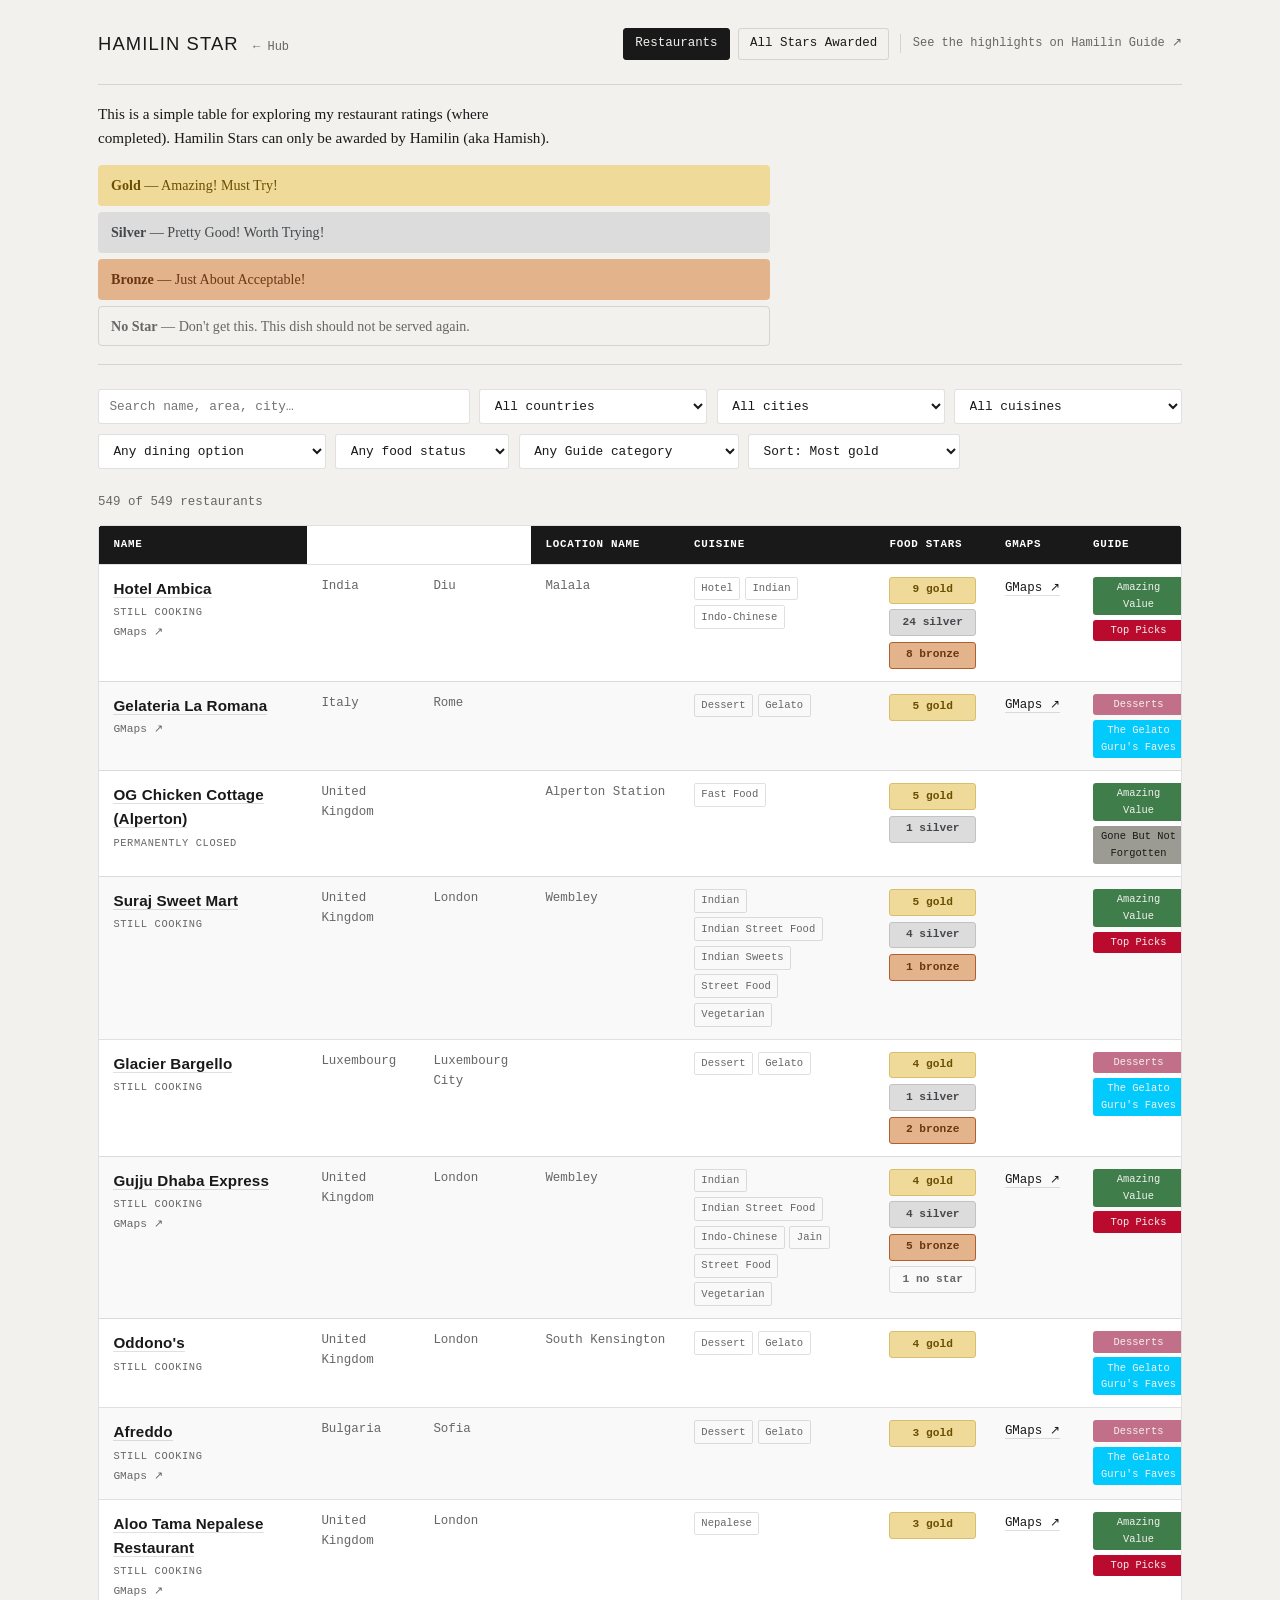
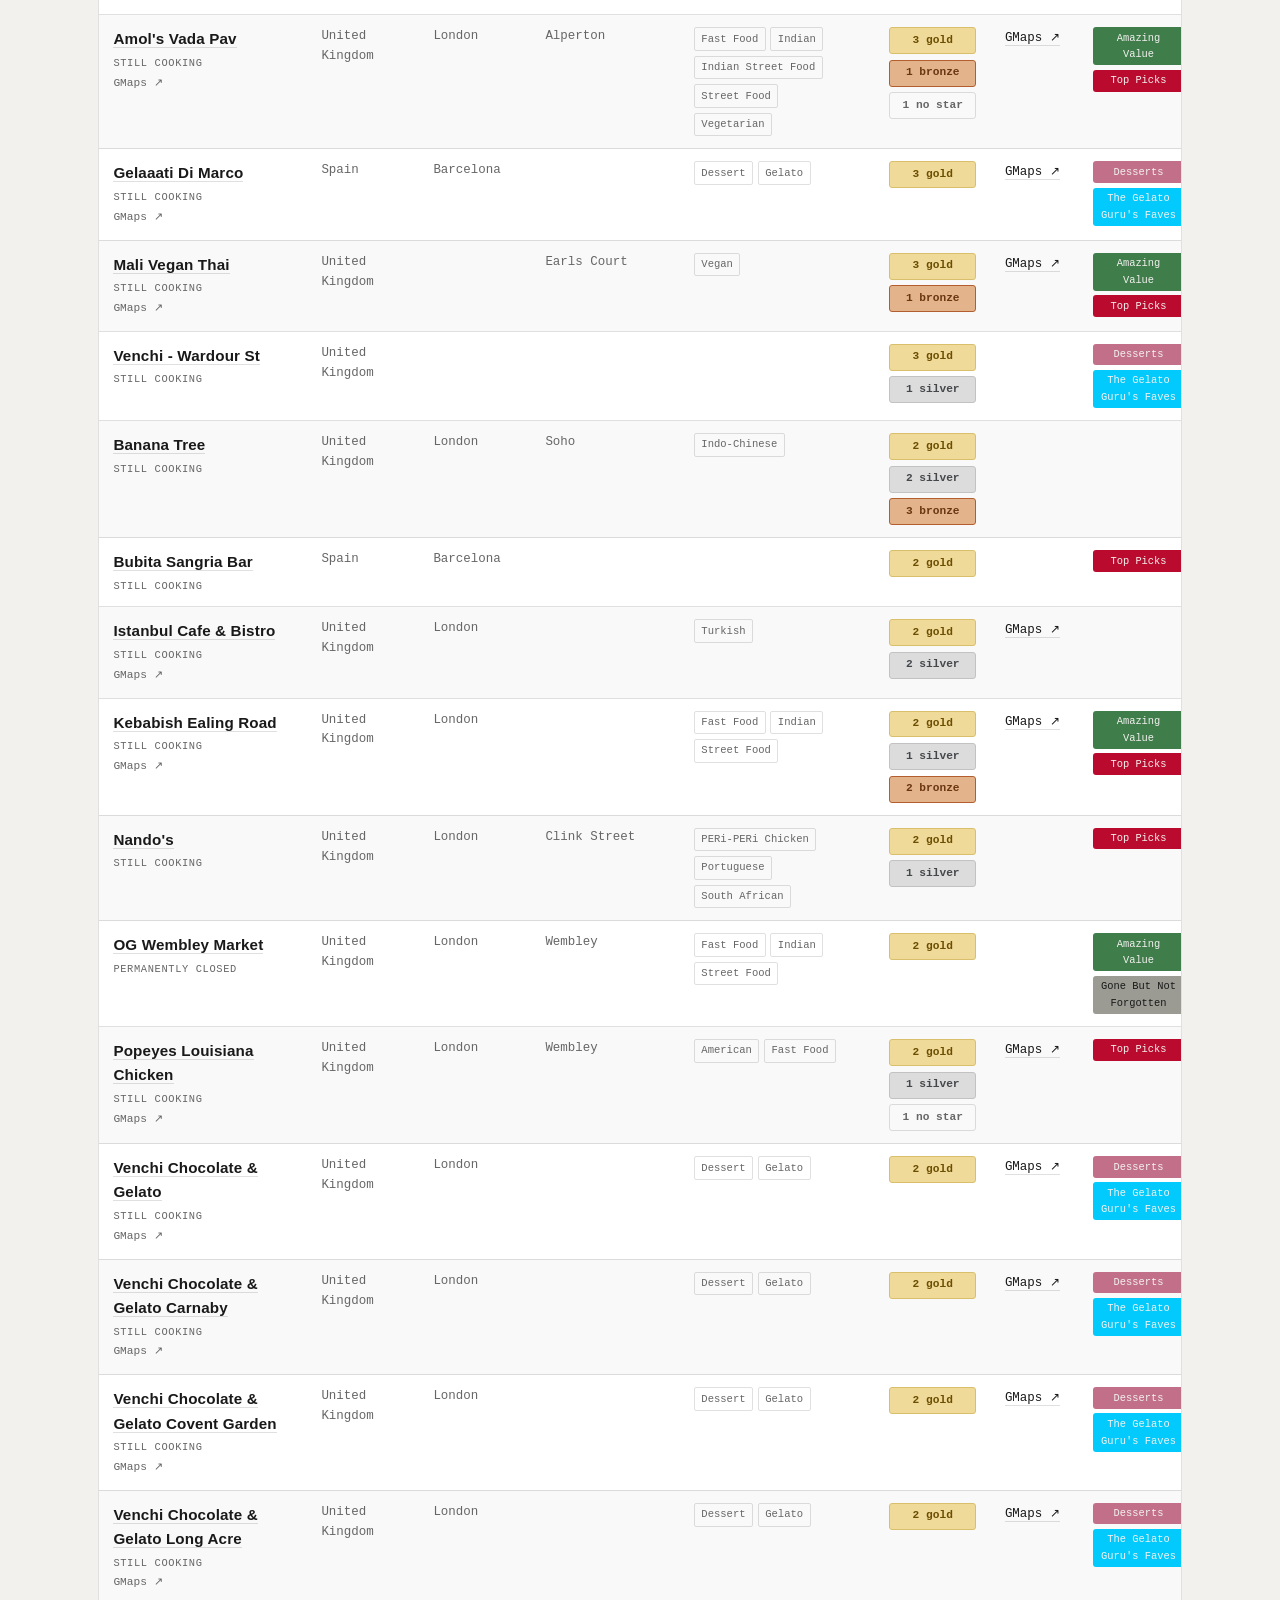
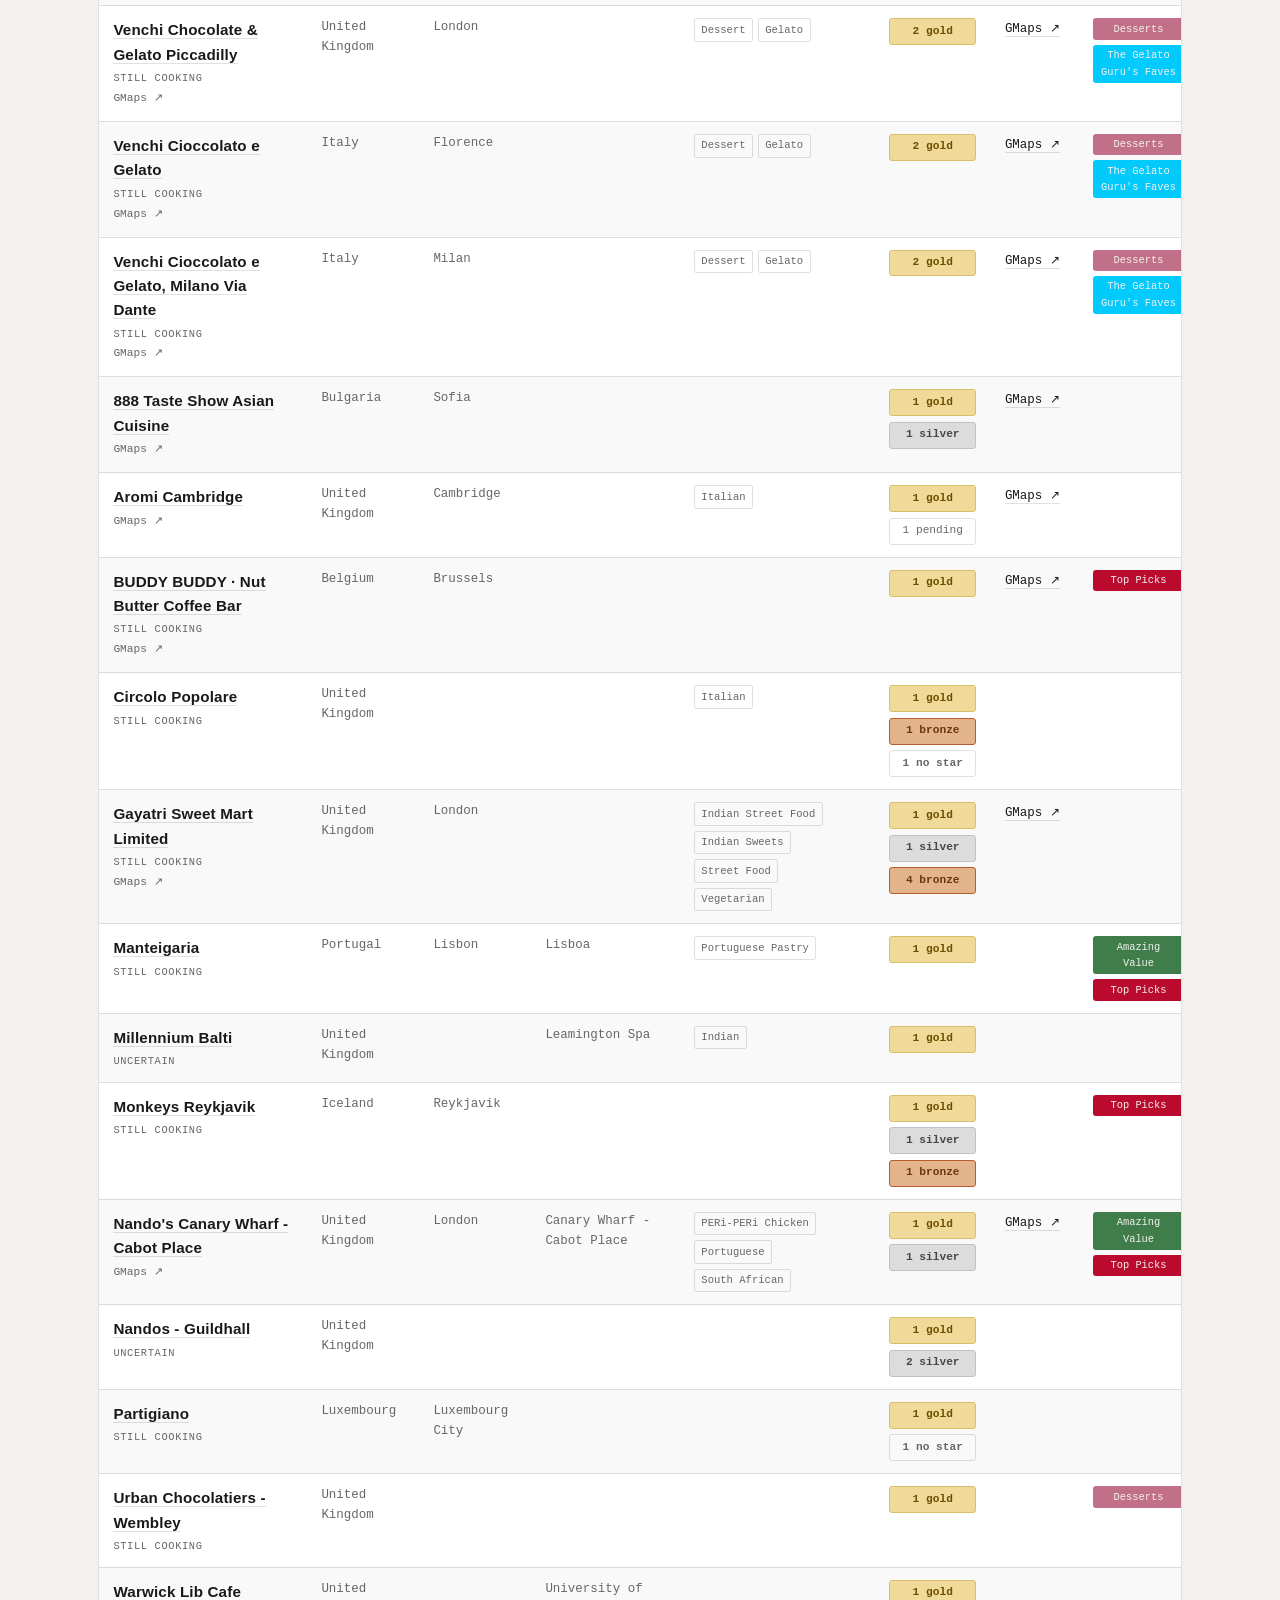
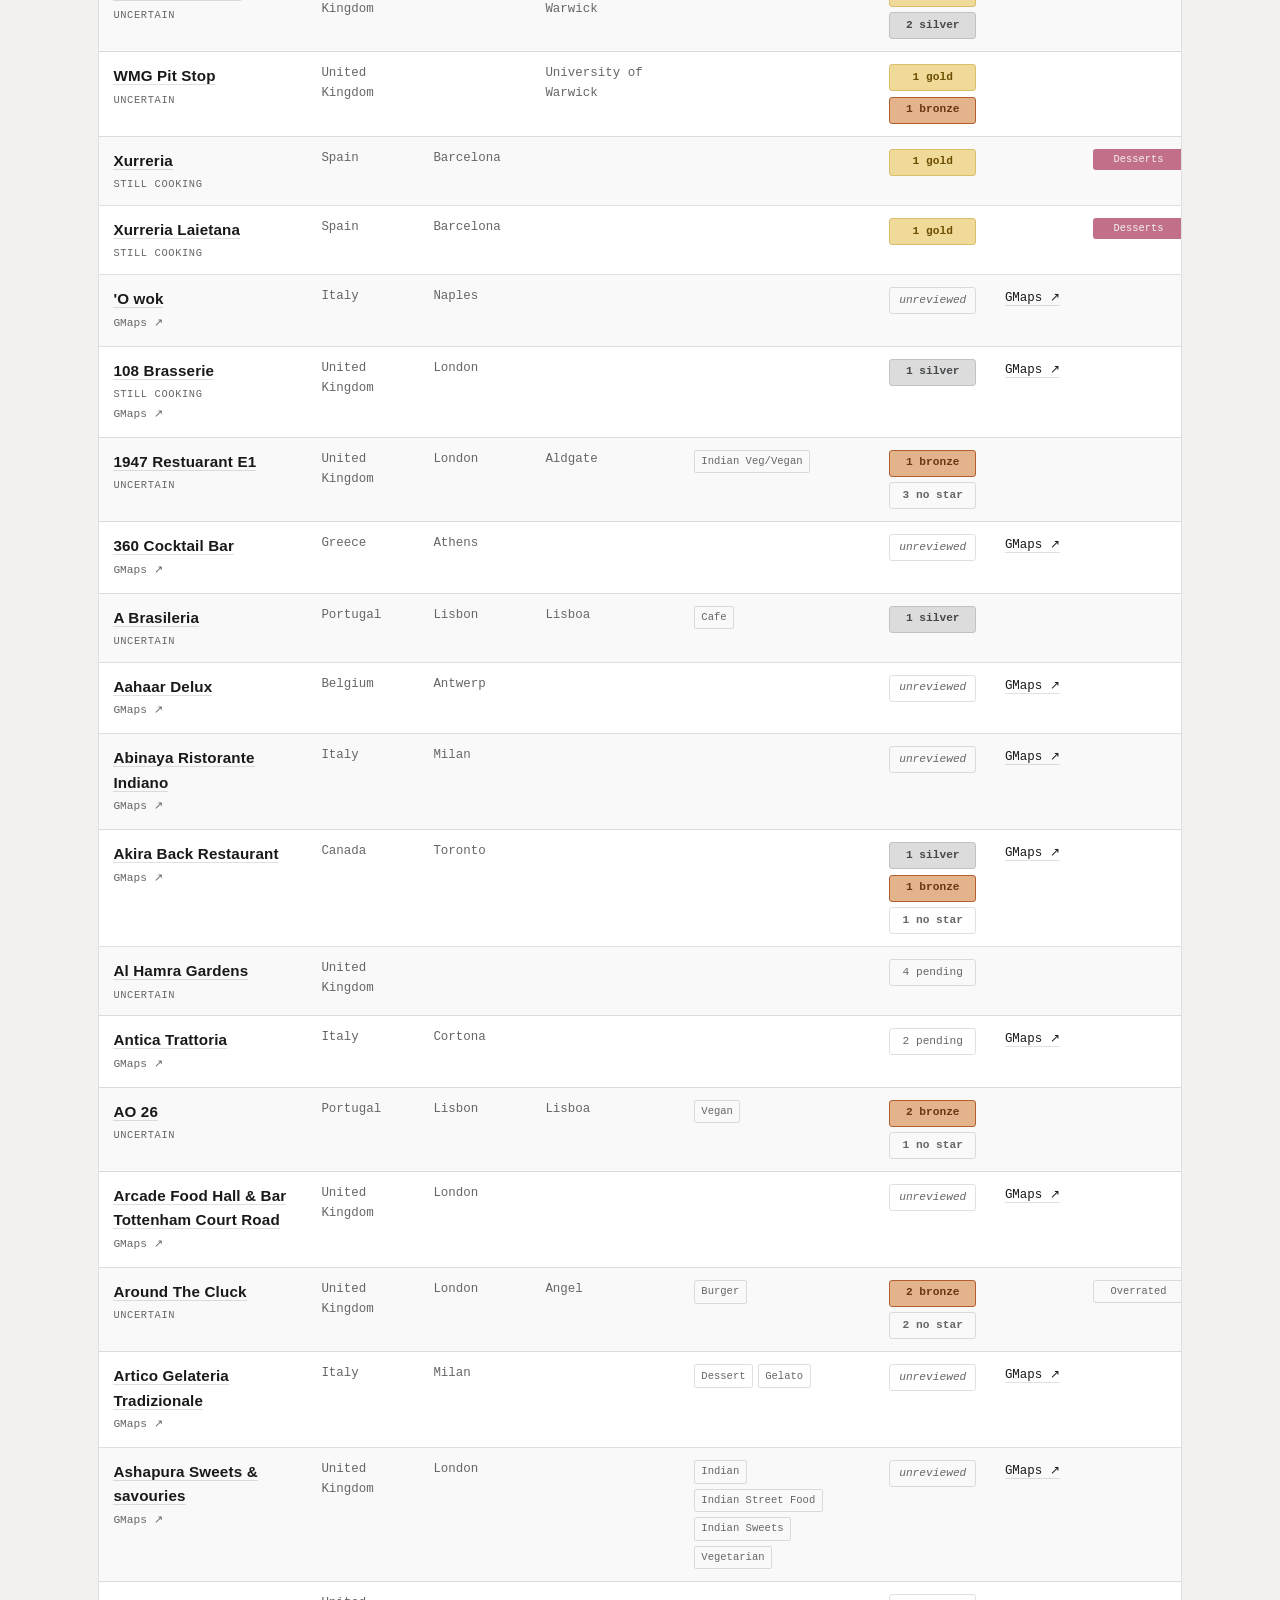
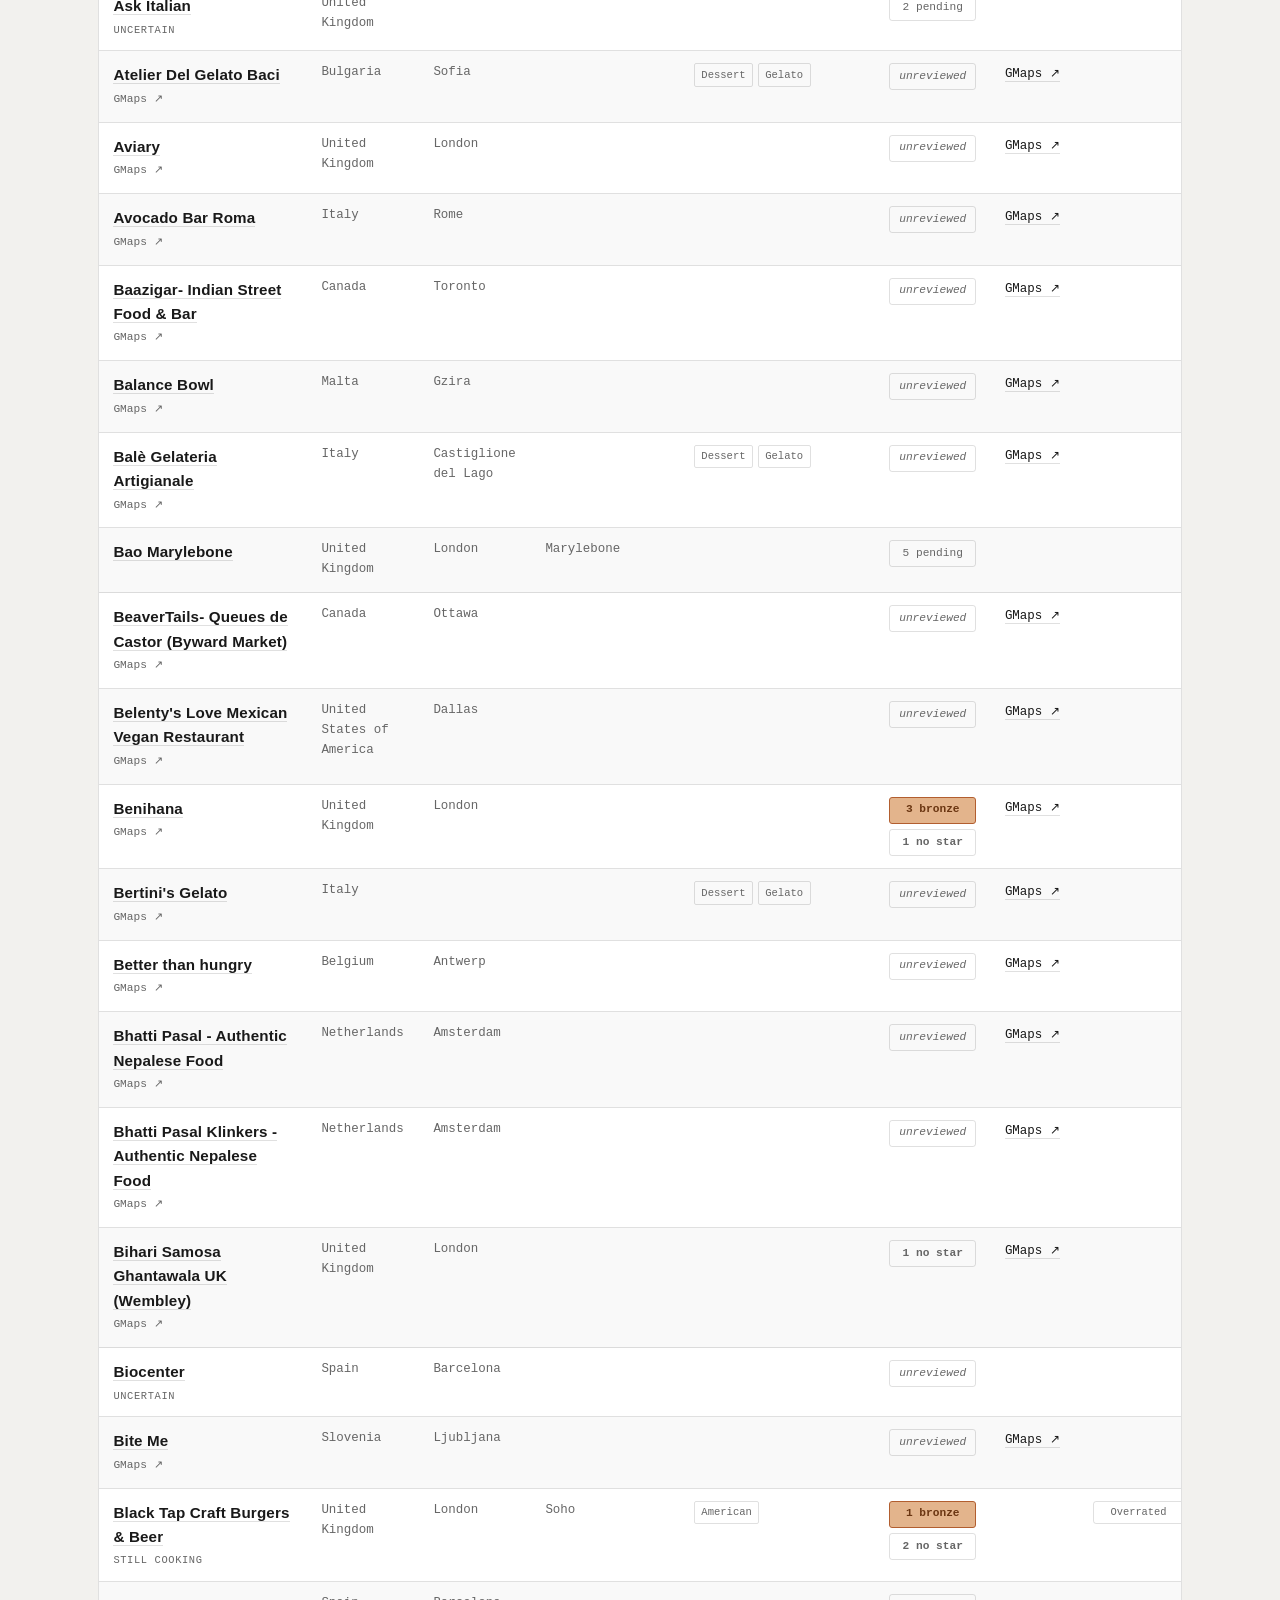
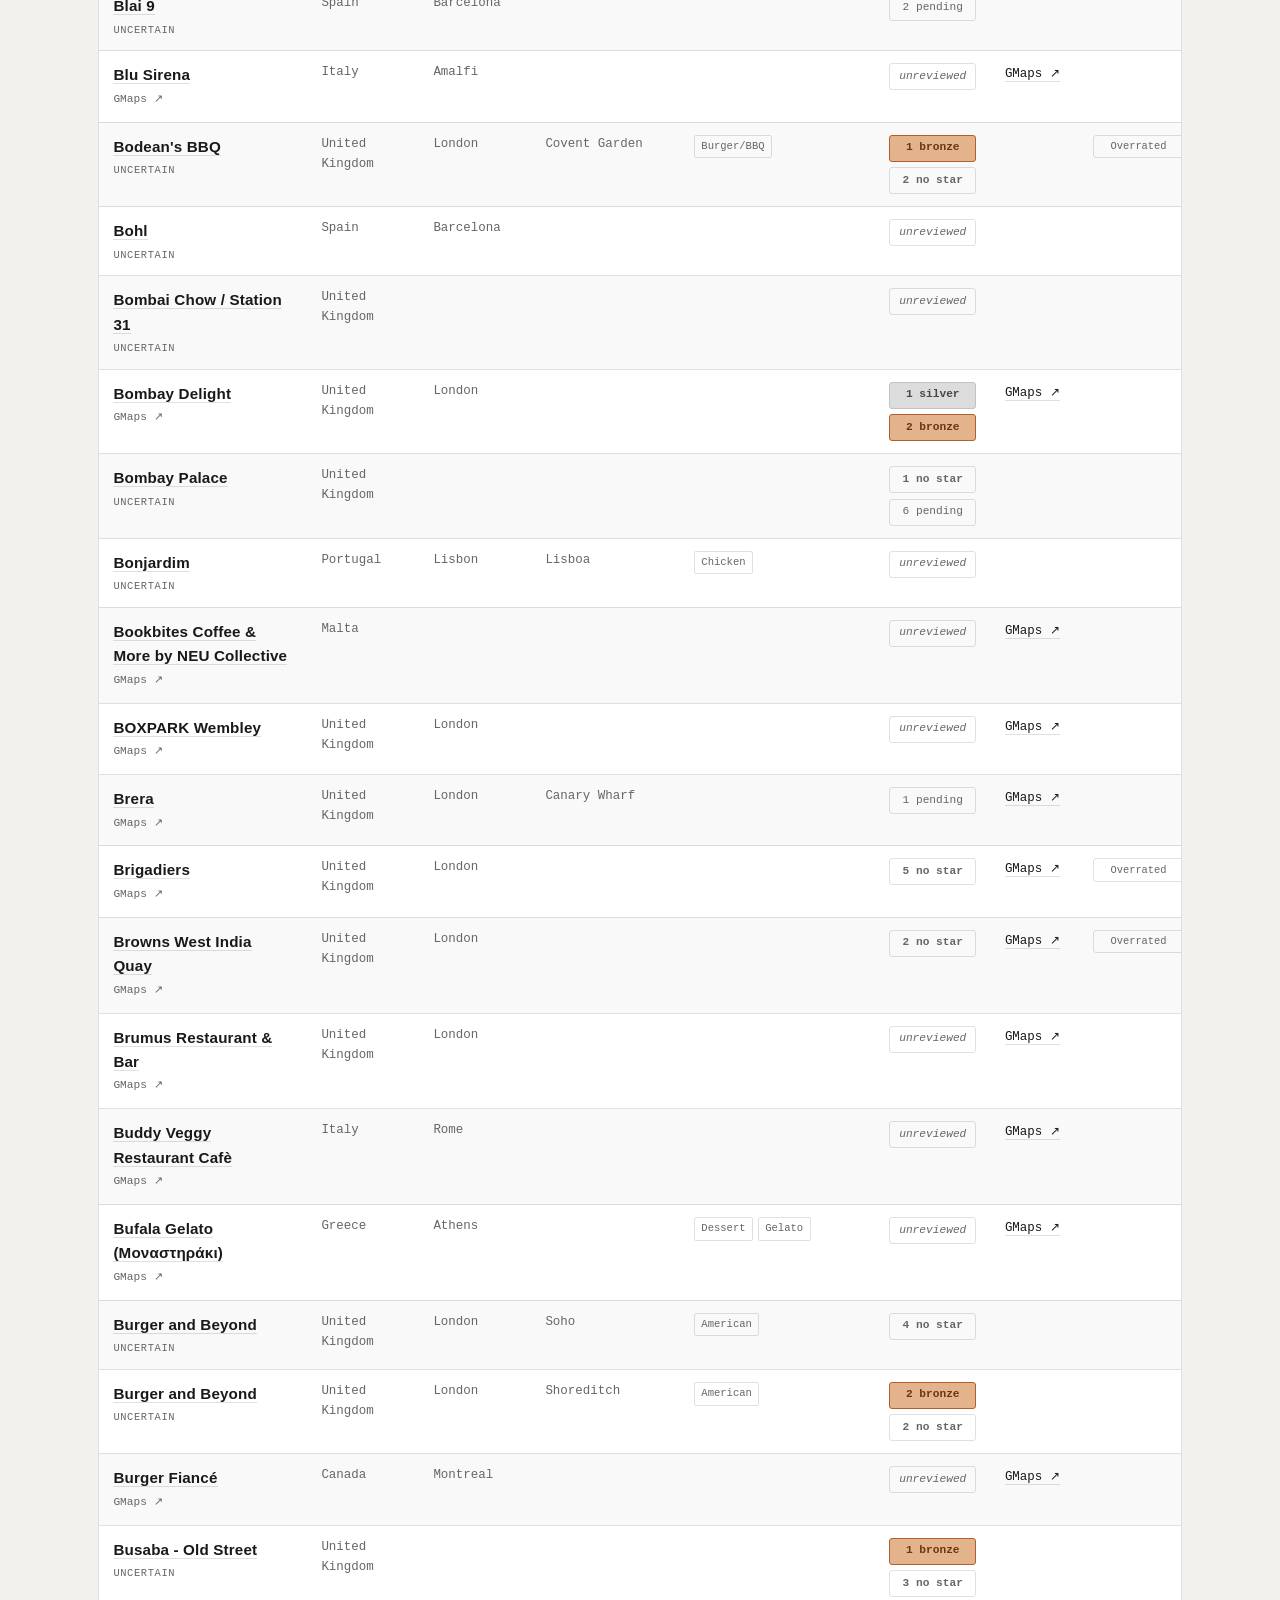
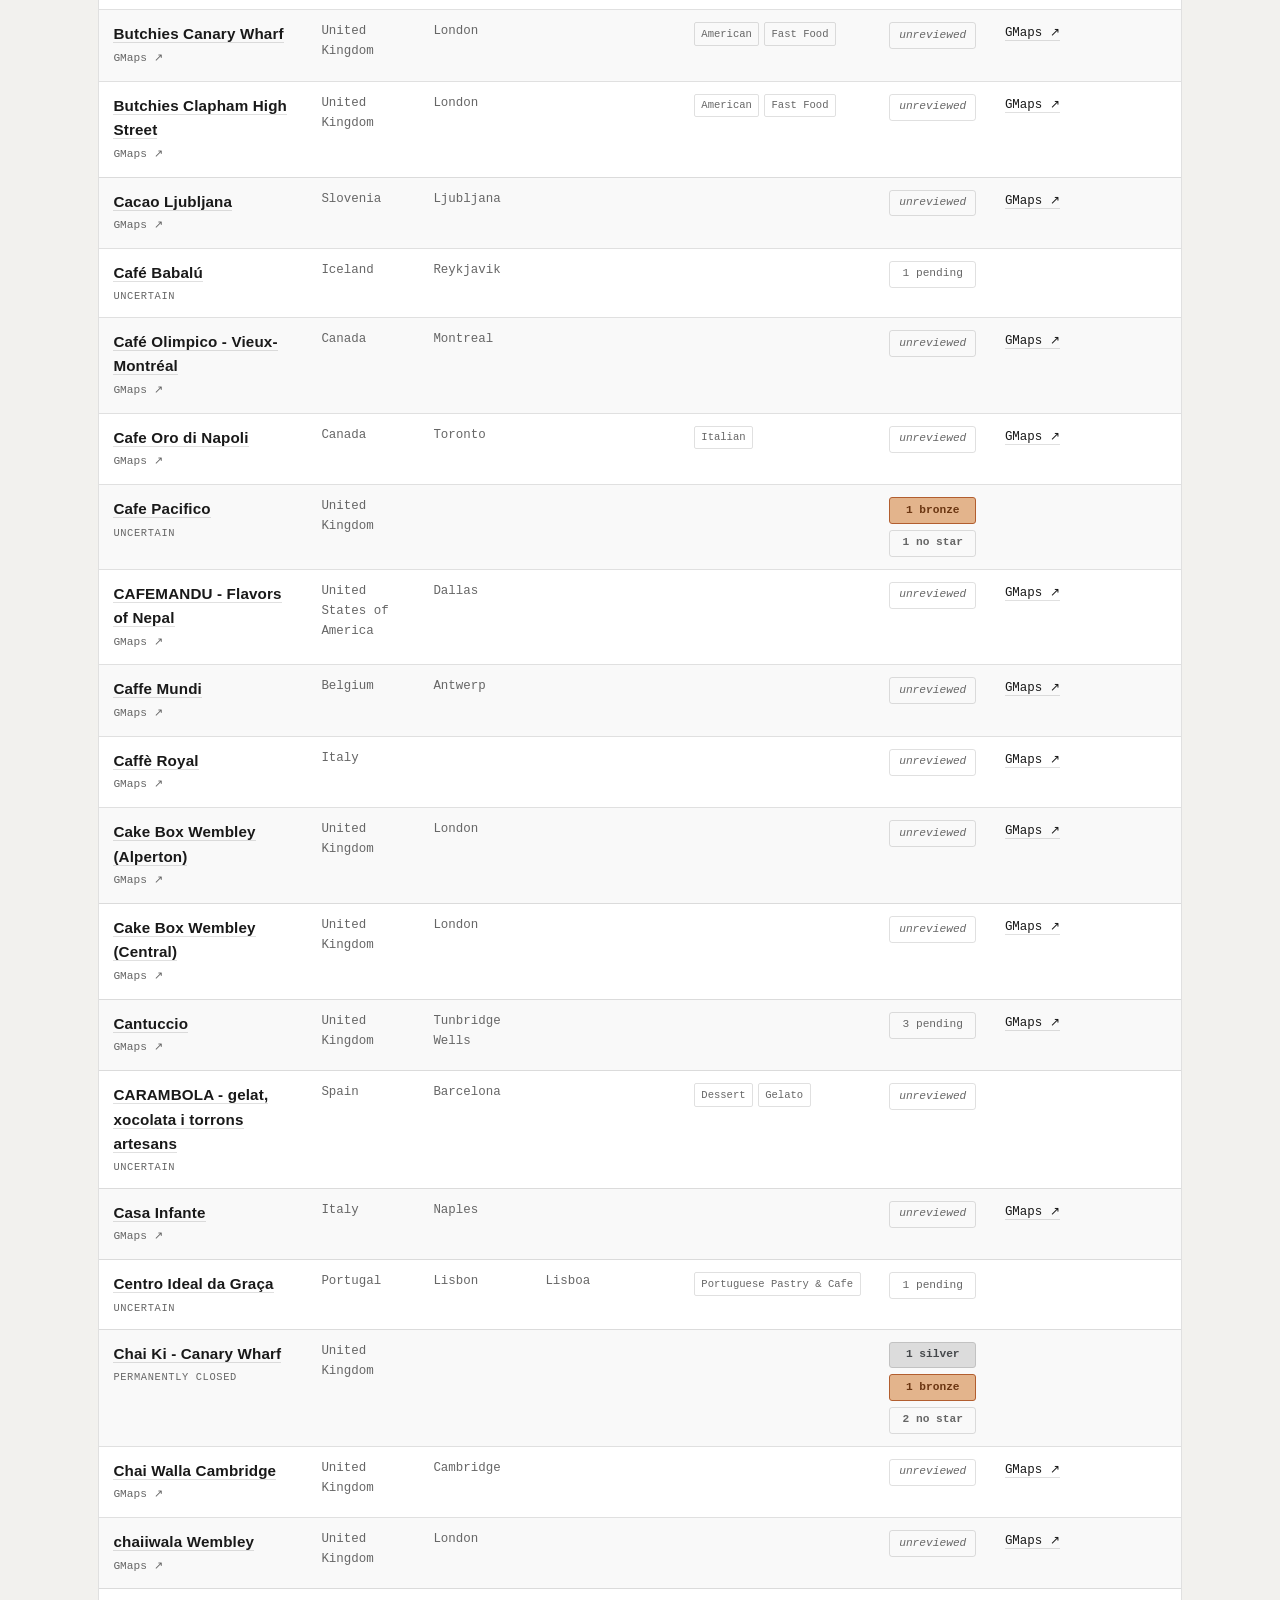
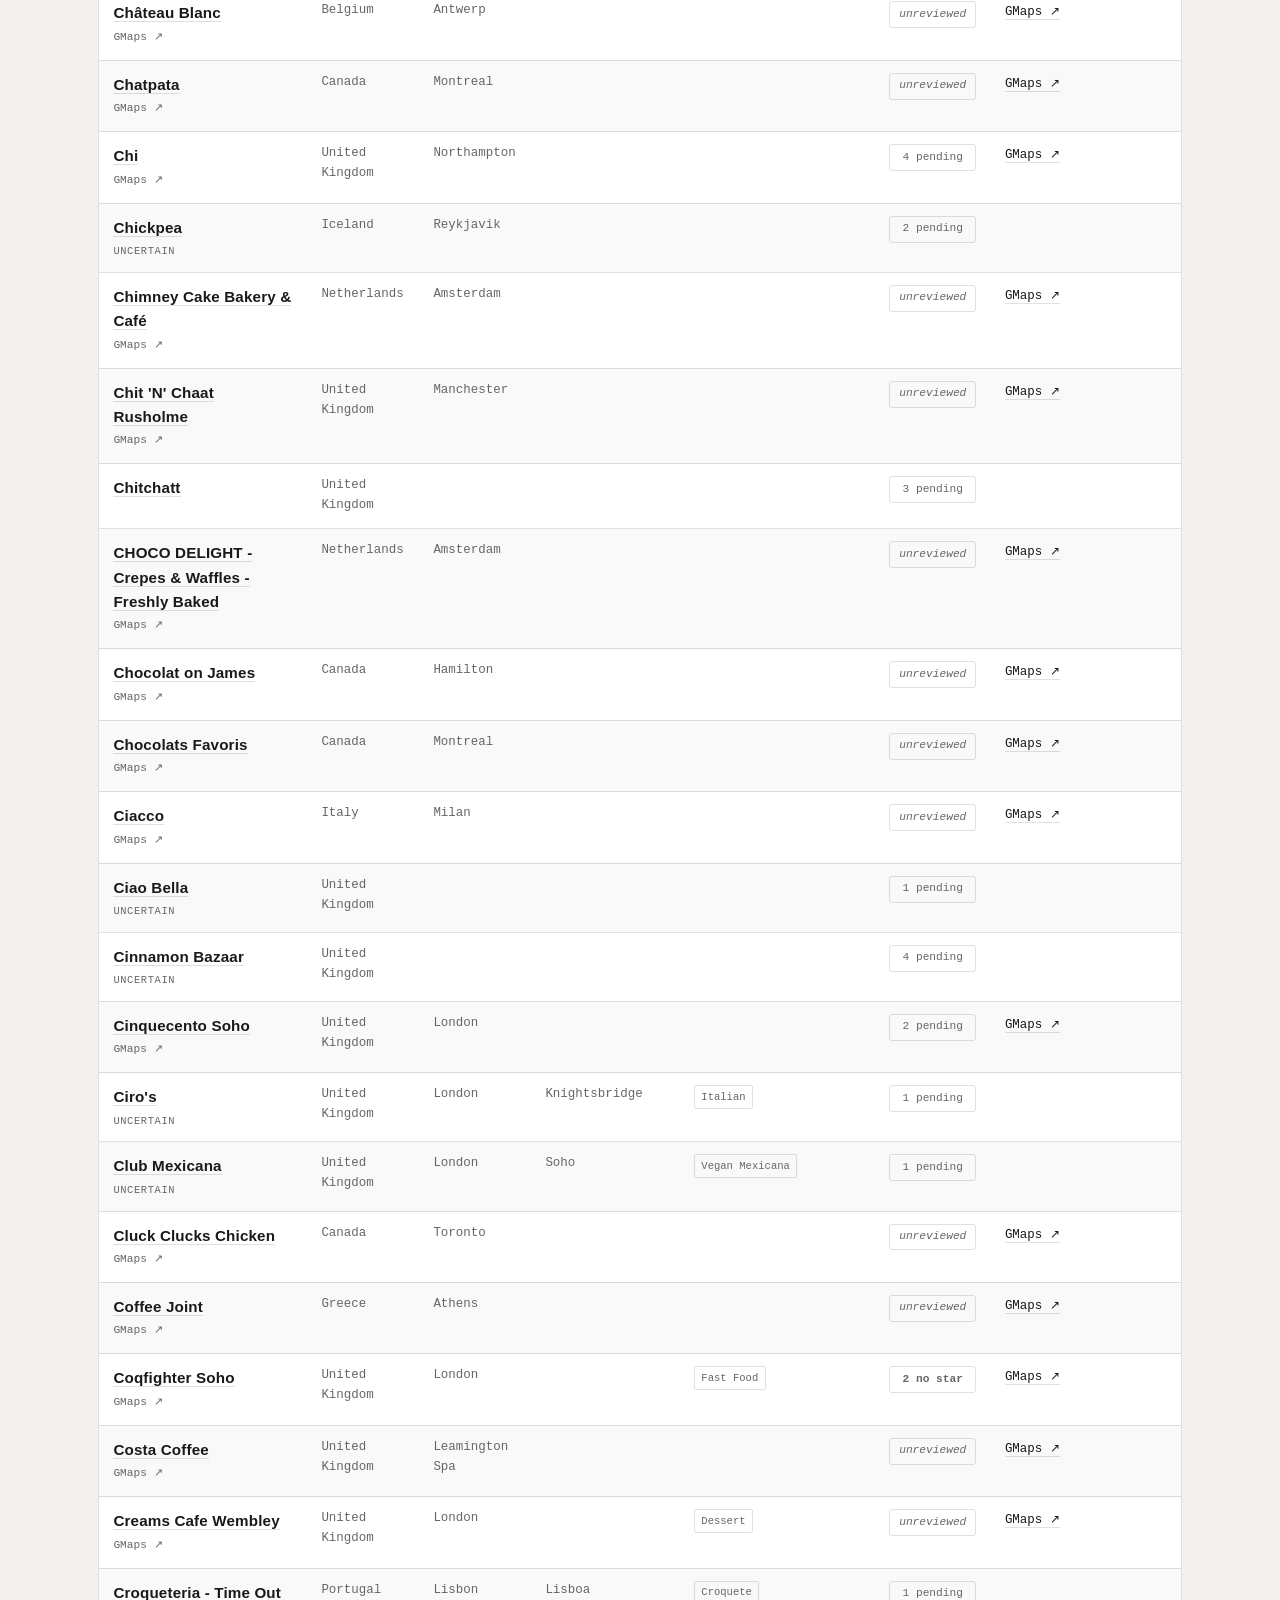
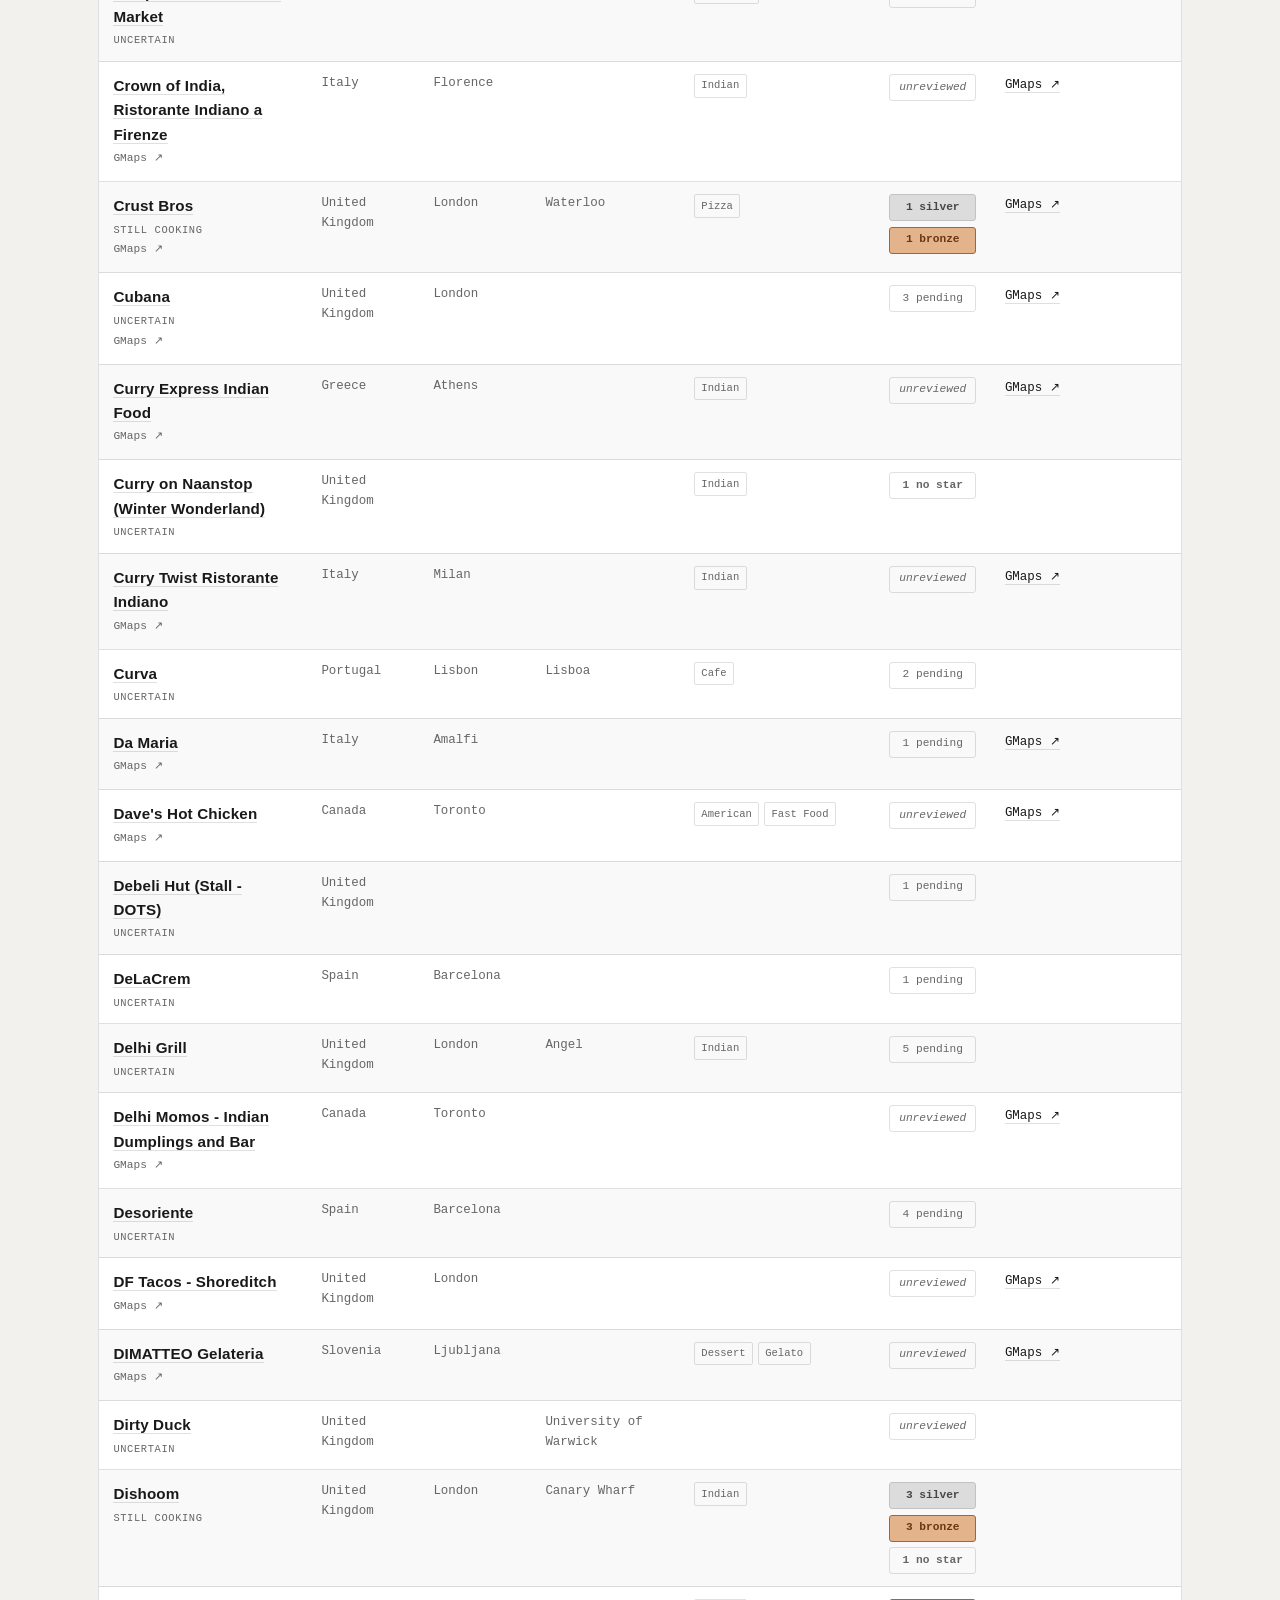
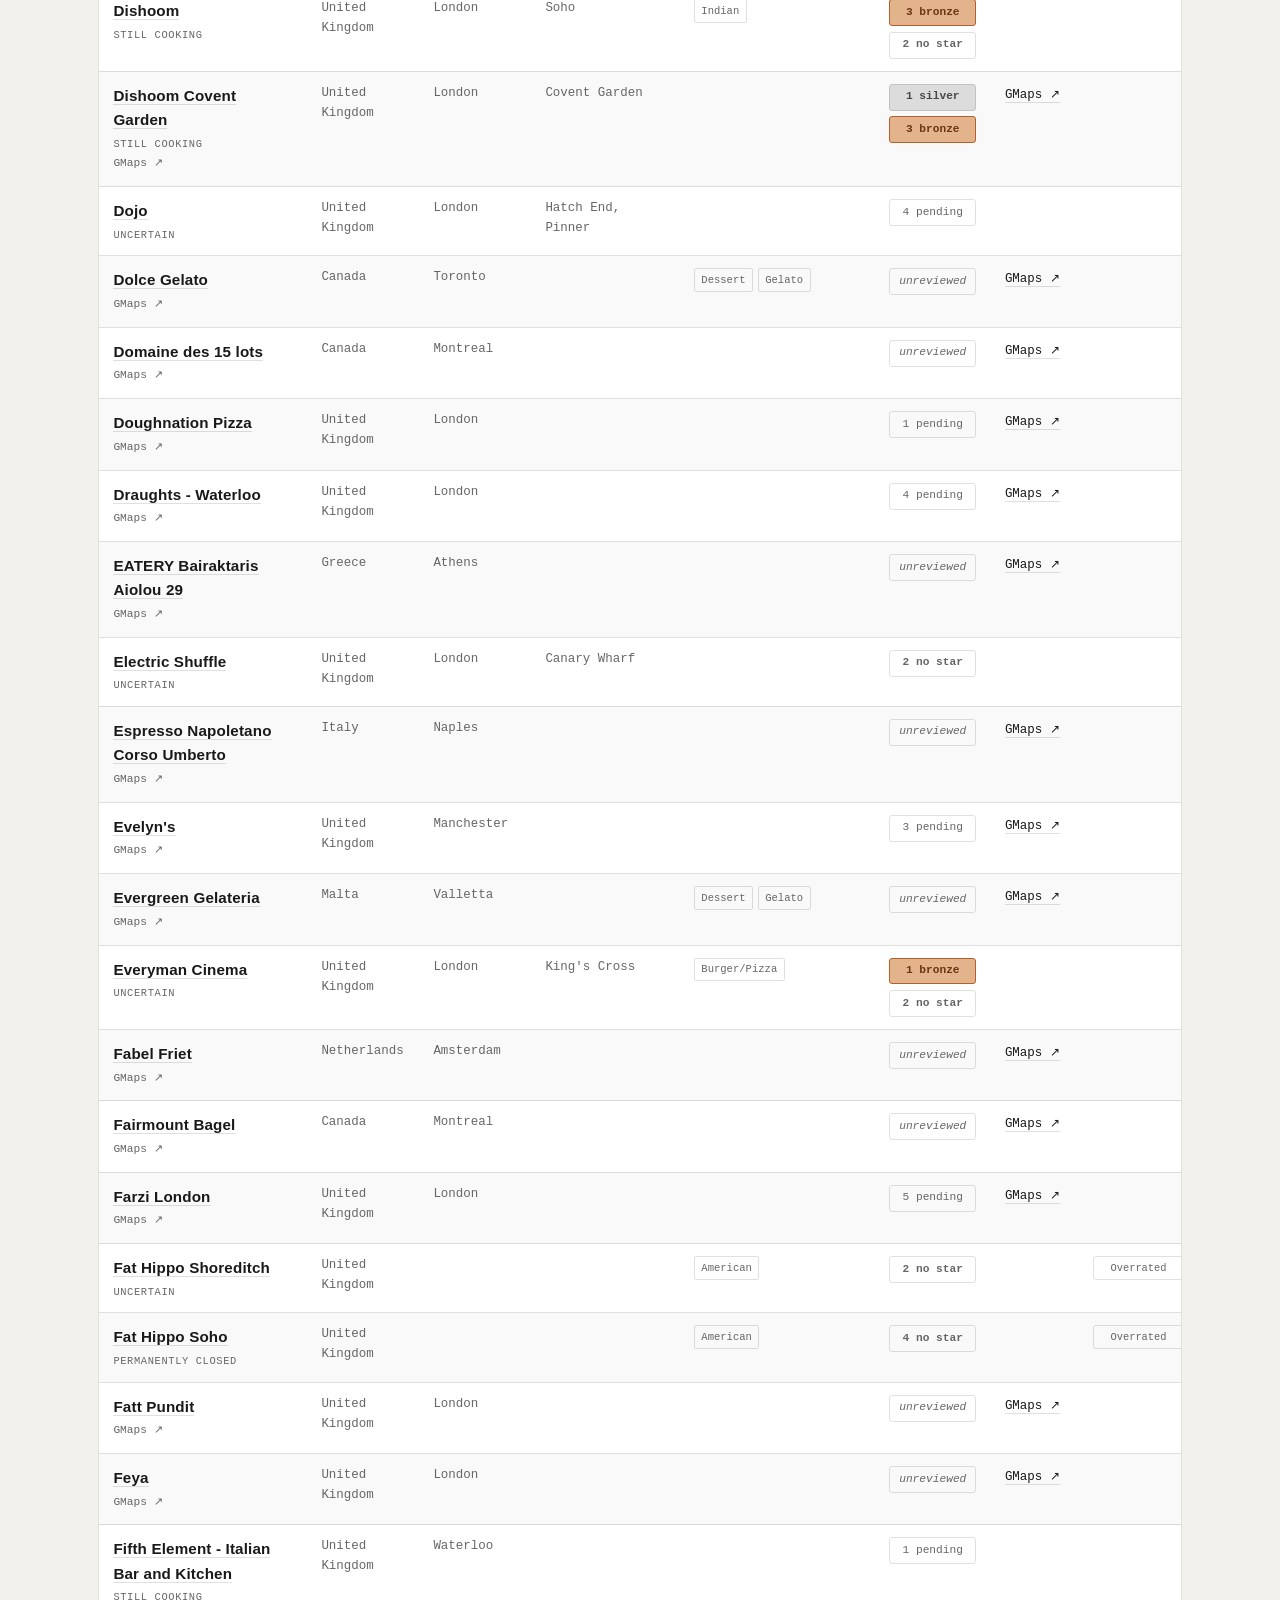
==== index.html @ 79d79bf6 "Sync Guide category colours + labels: cyan, Amazing Value, Overrated This repo keeps its own hand-sy" ====
<!doctype html>
<html lang="en">
<head>
<meta charset="utf-8">
<meta name="viewport" content="width=device-width, initial-scale=1">
<title>Hamilin Star</title>
<meta name="description" content="My personal restaurant ratings — 500+ places across London and beyond, every dish scored gold to bronze.">
<link rel="canonical" href="https://hamilinstar.com/">
<meta property="og:type" content="website">
<meta property="og:site_name" content="Hamilin Star">
<meta property="og:title" content="Hamilin Star">
<meta property="og:description" content="My personal restaurant ratings — 500+ places across London and beyond, every dish scored gold to bronze.">
<meta property="og:url" content="https://hamilinstar.com/">
<meta name="twitter:card" content="summary">
<meta name="twitter:title" content="Hamilin Star">
<meta name="twitter:description" content="My personal restaurant ratings — 500+ places across London and beyond, every dish scored gold to bronze.">
<link rel="icon" href="data:image/svg+xml,<svg xmlns=%22http://www.w3.org/2000/svg%22 viewBox=%220 0 100 100%22><text y=%22.9em%22 font-size=%2290%22>%E2%AD%90</text></svg>">
<link rel="stylesheet" href="styles.css">
</head>
<body>
<div class="page">

  <h1 class="sr-only">Hamilin Star — my personal restaurant ratings</h1>

  <header class="topbar">
    <div class="topbar-brand">
      <div class="wordmark display"><a href="/">Hamilin Star</a></div>
      <nav class="crumbs">
        <a class="hub-link" href="https://hamilin.com">Hub</a>
      </nav>
    </div>
    <nav class="section-nav mono" aria-label="Star sections">
      <span class="section-nav-item active">Restaurants</span>
      <a class="section-nav-item" href="stars.html">All Stars Awarded</a>
      <a class="nav-guide-link" href="https://hamilinguide.com" target="_blank" rel="noopener">See the highlights on Hamilin Guide ↗</a>
    </nav>
  </header>

  <section class="star-intro">
    <p>This is a simple table for exploring my restaurant ratings (where completed). Hamilin Stars can only be awarded by Hamilin (aka Hamish).</p>
    <div class="tier-legend">
      <div class="tier-legend-row gold"><strong>Gold</strong> — Amazing! Must Try!</div>
      <div class="tier-legend-row silver"><strong>Silver</strong> — Pretty Good! Worth Trying!</div>
      <div class="tier-legend-row bronze"><strong>Bronze</strong> — Just About Acceptable!</div>
      <div class="tier-legend-row nostar"><strong>No Star</strong> — Don't get this. This dish should not be served again.</div>
    </div>
  </section>

  <section class="toolbar" aria-label="Filter restaurants">
    <input type="search" id="f-search" class="mono" placeholder="Search name, area, city…" aria-label="Search">

    <select id="f-country" class="mono" aria-label="Country"><option value="">All countries</option></select>
    <select id="f-city" class="mono" aria-label="City"><option value="">All cities</option></select>
    <select id="f-cuisine" class="mono" aria-label="Cuisine"><option value="">All cuisines</option></select>
    <select id="f-dining" class="mono" aria-label="Dining option"><option value="">Any dining option</option></select>
    <select id="f-food" class="mono" aria-label="Food status">
      <option value="">Any food status</option>
      <option value="gold">Gold</option>
      <option value="silver">Silver</option>
      <option value="bronze">Bronze</option>
      <option value="no_star">Assessed, no star</option>
      <option value="pending">Pending review</option>
      <option value="unreviewed">Unreviewed</option>
    </select>
    <select id="f-guide" class="mono" aria-label="Guide category">
      <option value="">Any Guide category</option>
      <option value="top_picks">Top Picks</option>
      <option value="gelato_guru">The Gelato Guru's Faves</option>
      <option value="gone_but_not_forgotten">Gone But Not Forgotten</option>
      <option value="desserts">Desserts</option>
    </select>
    <select id="f-sort" class="mono" aria-label="Sort by">
      <option value="stars">Sort: Most total stars</option>
      <option value="name">Sort: Name A–Z</option>
      <option value="gold" selected>Sort: Most gold</option>
      <option value="reviews">Sort: Most reviews</option>
    </select>
  </section>

  <p id="count" class="mono count"></p>

  <div class="table-wrap" aria-live="polite">
    <table class="rtable">
      <thead>
        <tr>
          <th class="col-name">Name</th>
          <th class="col-country">Country</th>
          <th class="col-city">City</th>
          <th class="col-locname">Location name</th>
          <th class="col-cuisine">Cuisine</th>
          <th class="col-food">Food Stars</th>
          <th class="col-gmaps">GMaps</th>
          <th class="col-guide-cats">Guide</th>
        </tr>
      </thead>
      <tbody id="list"></tbody>
    </table>
  </div>
  <p id="empty" class="mono empty" hidden>No restaurants match those filters.</p>

  <footer>
    <p class="mono">© 2026 Hamish Lacmane. All rights reserved.</p>
  </footer>

</div>

<script>
(async function () {
  // Kept in sync with stars.html's SHOW_NON_FOOD flag — service/hygiene
  // data is too sparse to show yet. Flip both back together.
  const SHOW_NON_FOOD = false;

  // Same JS-key -> label mapping as Hamilin Guide's CATEGORY_LABEL, plus
  // "desserts" (Guide has no rendered section for that one yet, but Star
  // isn't gated by sections — show every category a restaurant carries).
  const GUIDE_CATEGORY_LABEL = {
    top_picks: 'Top Picks',
    gelato_guru: "The Gelato Guru's Faves",
    gone_but_not_forgotten: 'Gone But Not Forgotten',
    desserts: 'Desserts',
    amazing_value: 'Amazing Value',
    overrated: 'Overrated'
  };
  function guideCatBadges(categories) {
    if (!categories || !categories.length) return '';
    return `<div class="guide-cats">${categories.map(c =>
      `<span class="guide-cat-badge cat-${c}">${escapeHtml(GUIDE_CATEGORY_LABEL[c] || c)}</span>`
    ).join('')}</div>`;
  }

  const state = { data: [], filtered: [] };

  const els = {
    search: document.getElementById('f-search'),
    country: document.getElementById('f-country'),
    city: document.getElementById('f-city'),
    cuisine: document.getElementById('f-cuisine'),
    dining: document.getElementById('f-dining'),
    food: document.getElementById('f-food'),
    guide: document.getElementById('f-guide'),
    sort: document.getElementById('f-sort'),
    list: document.getElementById('list'),
    count: document.getElementById('count'),
    empty: document.getElementById('empty'),
  };

  function populateSelect(el, values) {
    for (const v of values) {
      const opt = document.createElement('option');
      opt.value = v;
      opt.textContent = v;
      el.appendChild(opt);
    }
  }

  function foodTierMatch(food, tier) {
    if (!tier) return true;
    if (tier === 'unreviewed') return food.total === 0 && food.pending === 0 && food.no_star === 0;
    return food[tier] > 0;
  }

  function starBadges(food) {
    const parts = [];
    if (food.gold) parts.push(`<span class="star star-gold">${food.gold} gold</span>`);
    if (food.silver) parts.push(`<span class="star star-silver">${food.silver} silver</span>`);
    if (food.bronze) parts.push(`<span class="star star-bronze">${food.bronze} bronze</span>`);
    if (food.no_star) parts.push(`<span class="star star-nostar">${food.no_star} no star</span>`);
    if (food.pending) parts.push(`<span class="star star-pending">${food.pending} pending</span>`);
    if (!parts.length) parts.push('<span class="star star-none">unreviewed</span>');
    return parts.join('');
  }

  function tagList(items, cls) {
    if (!items.length) return '';
    return `<div class="tags">${items.map(t => `<span class="tag ${cls}">${escapeHtml(t)}</span>`).join('')}</div>`;
  }

  function escapeHtml(s) {
    return String(s).replace(/[&<>"']/g, c => ({ '&': '&amp;', '<': '&lt;', '>': '&gt;', '"': '&quot;', "'": '&#39;' }[c]));
  }

  function render() {
    const q = els.search.value.trim().toLowerCase();
    const country = els.country.value;
    const city = els.city.value;
    const cuisine = els.cuisine.value;
    const dining = els.dining.value;
    const food = els.food.value;
    const guide = els.guide.value;

    let rows = state.data.filter(r => {
      if (country && r.country !== country) return false;
      if (city && r.city !== city) return false;
      if (cuisine && !r.cuisine_tags.includes(cuisine)) return false;
      if (dining && !r.dining_options.includes(dining)) return false;
      if (!foodTierMatch(r.food, food)) return false;
      if (guide && !(r.guide_categories || []).includes(guide)) return false;
      if (q) {
        const hay = [r.name, r.location_name, r.city, r.country].filter(Boolean).join(' ').toLowerCase();
        if (!hay.includes(q)) return false;
      }
      return true;
    });

    const sort = els.sort.value;
    rows = rows.slice().sort((a, b) => {
      if (sort === 'gold') return b.food.gold - a.food.gold || a.name.localeCompare(b.name);
      if (sort === 'stars') return b.food.total - a.food.total || a.name.localeCompare(b.name);
      if (sort === 'reviews') {
        const ra = a.food.total + a.food.pending + a.food.no_star;
        const rb = b.food.total + b.food.pending + b.food.no_star;
        return rb - ra || a.name.localeCompare(b.name);
      }
      return a.name.localeCompare(b.name);
    });

    state.filtered = rows;
    els.count.textContent = `${rows.length} of ${state.data.length} restaurants`;
    els.empty.hidden = rows.length !== 0;

    els.list.innerHTML = rows.map(r => {
      const status = r.restaurant_status ? `<span class="rstatus">${escapeHtml(r.restaurant_status)}</span>` : '';
      const extra = [];
      if (SHOW_NON_FOOD) {
        if (r.service_status && r.service_status !== 'pending') extra.push(`<span class="tag tag-meta">service: ${escapeHtml(r.service_status)}</span>`);
        if (r.hygiene_status && r.hygiene_status !== 'pending') extra.push(`<span class="tag tag-meta">hygiene: ${escapeHtml(r.hygiene_status)}</span>`);
      }
      const starsHref = `stars.html?restaurant=${encodeURIComponent(r.name)}`;
      return `
        <tr>
          <td class="col-name">
            <span class="rname display"><a href="${starsHref}" title="View star detail for ${escapeHtml(r.name)}">${escapeHtml(r.name)}</a></span>
            ${status}
            ${r.gmaps_url ? `<a class="gmaps-link gmaps-link-inline mono" href="${escapeHtml(r.gmaps_url)}" target="_blank" rel="noopener">GMaps ↗</a>` : ''}
          </td>
          <td class="col-country mono">${r.country ? escapeHtml(r.country) : ''}</td>
          <td class="col-city mono">${r.city ? escapeHtml(r.city) : ''}</td>
          <td class="col-locname mono">${r.location_name ? escapeHtml(r.location_name) : ''}</td>
          <td class="col-cuisine">${tagList(r.cuisine_tags, 'tag-cuisine')}</td>
          <td class="col-food">
            <a class="stars-link" href="${starsHref}" title="View star detail for ${escapeHtml(r.name)}">
              <div class="stars">${starBadges(r.food)}</div>
            </a>
            ${extra.length ? `<div class="tags">${extra.join('')}</div>` : ''}
          </td>
          <td class="col-gmaps mono">${r.gmaps_url ? `<a class="gmaps-link" href="${escapeHtml(r.gmaps_url)}" target="_blank" rel="noopener">GMaps ↗</a>` : ''}</td>
          <td class="col-guide-cats">${guideCatBadges(r.guide_categories)}</td>
        </tr>`;
    }).join('');
  }

  let data;
  try {
    const res = await fetch('data/restaurants.json');
    data = await res.json();
  } catch (err) {
    els.count.textContent = '';
    els.list.innerHTML = `<p class="mono empty">Couldn't load restaurant data (${escapeHtml(err.message)}).</p>`;
    return;
  }

  state.data = data;

  populateSelect(els.country, [...new Set(data.map(r => r.country).filter(Boolean))].sort());
  populateSelect(els.city, [...new Set(data.map(r => r.city).filter(Boolean))].sort());
  populateSelect(els.cuisine, [...new Set(data.flatMap(r => r.cuisine_tags))].sort());
  populateSelect(els.dining, [...new Set(data.flatMap(r => r.dining_options))].sort());

  for (const el of [els.search, els.country, els.city, els.cuisine, els.dining, els.food, els.guide, els.sort]) {
    el.addEventListener('input', render);
    el.addEventListener('change', render);
  }

  render();
})();
</script>

</body>
</html>
---- styles.css ----
/* ============================================================
   Hamilin Star — placeholder shell only.
   Colours are deliberately neutral/undecided — do not treat this
   as a real palette choice. See README/CLAUDE.md.
   ============================================================ */

:root {
  --paper: #F2F1EE;
  --paper-raised: #FFFFFF;
  --ink: #191919;
  --ink-soft: #666666;
  --hairline: rgba(0,0,0,0.12);
  --accent: #8A8A8A; /* neutral grey placeholder — not a chosen brand colour */
  /* tier colours — shared with Hamilin Guide so gold/silver/bronze/no-star
     read as the same colour on both sites (unified 2026-08-13) */
  --gold-bg: #D9BE6C;
  --gold-tint: #F0DA9A;
  --gold-ink: #6B4E00;
  --silver-bg: #C2C2C2;
  --silver-tint: #DCDCDC;
  --silver-ink: #45484B;
  --bronze-bg: #B25E2F;
  --bronze-tint: #E3B48C;
  --bronze-ink: #6B3612;
  --nostar-bg: #D69A9A;
  --nostar-tint: #E7B8B8;
  --nostar-ink: #7A1F1F;
  /* Guide category colours — shared with Hamilin Guide (unified 2026-08-14),
     same values as Guide's --cat-* tokens, kept in sync by hand (no shared
     file between the two repos — check Guide's styles.css whenever this
     needs updating). --cat-desserts is a first pass, not yet confirmed
     with Hamish. --cat-gelato_guru updated 2026-08-19 to match Guide's
     confirmed cyan (was pistachio green, then went through blue on Guide's
     side too — this file had drifted out of sync until now). */
  --cat-top_picks: #BA0B2F;
  --cat-gelato_guru: #03cafc;
  --cat-gone_but_not_forgotten: #9B9B93;
  --cat-desserts: #C2708A;
  --cat-amazing_value: #3F7D4B;
  /* Overrated has no colour token, same as Guide — its badge reuses the
     transparent/hairline/ink-soft no-star treatment instead. */
}

* { box-sizing: border-box; }
html, body { margin: 0; }

body {
  background: var(--paper);
  color: var(--ink);
  font-family: Georgia, "Iowan Old Style", "Times New Roman", serif;
  line-height: 1.6;
}

.display {
  font-family: "Bahnschrift", "DIN Alternate", "Arial Narrow", sans-serif;
  font-weight: 700;
  font-variation-settings: "wght" 700, "wdth" 85;
  letter-spacing: 0.01em;
}
.mono {
  font-family: Consolas, "Cascadia Code", "SF Mono", ui-monospace, monospace;
  font-variant-numeric: tabular-nums;
}

.page { max-width: 1180px; margin: 0 auto; padding: 0 clamp(1.25rem, 4vw, 3rem) 4rem; }

.topbar {
  display: flex;
  align-items: center;
  justify-content: space-between;
  gap: 1rem;
  padding: 1.75rem 0 1.5rem;
  border-bottom: 1px solid var(--hairline);
  flex-wrap: wrap;
}
.topbar-brand { display: flex; align-items: baseline; gap: 0.9rem; }
.wordmark {
  font-size: 1.15rem;
  letter-spacing: 0.06em;
  text-transform: uppercase;
  font-weight: 400;
  font-variation-settings: "wght" 400, "wdth" 85;
}
.wordmark a { color: inherit; text-decoration: none; }

nav.crumbs { font-family: Consolas, ui-monospace, monospace; font-size: 0.75rem; }
nav.crumbs a { color: var(--ink-soft); text-decoration: none; }
nav.crumbs a:hover, nav.crumbs a:focus-visible { color: var(--ink); }
nav.crumbs .hub-link::before { content: "← "; }

/* ---- section nav (Restaurants / All Stars Awarded) ---- */
/* matches Guide's .nav-pills shape/sizing (unified 2026-08-13) — active
   state stays plain ink black rather than Guide's red, since Star has
   no chosen accent colour yet. */
.section-nav {
  display: flex;
  gap: 0.5rem;
  align-items: center;
  flex-wrap: wrap;
}
.section-nav-item {
  display: inline-block;
  font-family: Consolas, monospace;
  font-size: 0.78rem;
  padding: 0.3rem 0.7rem;
  border: 1px solid var(--hairline);
  border-radius: 3px;
  color: var(--ink);
  text-decoration: none;
}
a.section-nav-item:hover, a.section-nav-item:focus-visible {
  color: var(--ink);
  border-color: var(--ink);
}
.section-nav-item.active {
  color: var(--paper);
  background: var(--ink);
  border-color: var(--ink);
}
.nav-guide-link {
  font-family: Consolas, monospace;
  font-size: 0.75rem;
  text-transform: none;
  letter-spacing: normal;
  color: var(--ink-soft);
  text-decoration: none;
  border-left: 1px solid var(--hairline);
  padding-left: 0.75rem;
  margin-left: 0.15rem;
}
.nav-guide-link:hover, .nav-guide-link:focus-visible { color: var(--ink); text-decoration: underline; }

/* ---- intro text box (matches Guide's .guide-intro) ---- */
.star-intro {
  padding: 1.1rem 0;
  border-bottom: 1px solid var(--hairline);
  font-size: 0.95rem;
  color: var(--ink);
}
.star-intro p { max-width: 60ch; margin: 0 0 0.9rem; }
.star-intro p:last-child { margin-bottom: 0; }
.tier-legend { display: flex; flex-direction: column; gap: 0.4rem; max-width: 42rem; }
.tier-legend-row { padding: 0.5rem 0.75rem; border-radius: 4px; font-size: 0.88rem; border: 1px solid transparent; }
.tier-legend-row.gold { background: var(--gold-tint); color: var(--gold-ink); }
.tier-legend-row.silver { background: var(--silver-tint); color: var(--silver-ink); }
.tier-legend-row.bronze { background: var(--bronze-tint); color: var(--bronze-ink); }
.tier-legend-row.nostar { background: transparent; border: 1px solid var(--hairline); color: var(--ink-soft); }

/* ---- filter toolbar ---- */
.toolbar {
  display: flex;
  flex-wrap: wrap;
  gap: 0.6rem;
  padding: 1.5rem 0 0.5rem;
}
.toolbar input,
.toolbar select {
  font-size: 0.8rem;
  color: var(--ink);
  background: var(--paper-raised);
  border: 1px solid var(--hairline);
  border-radius: 3px;
  padding: 0.5rem 0.65rem;
}
.toolbar input[type="search"] { flex: 1 1 14rem; min-width: 12rem; }
.toolbar select { flex: 0 1 auto; }

.count { color: var(--ink-soft); font-size: 0.78rem; margin: 1rem 0 0.75rem; }
.empty { color: var(--ink-soft); padding: 2rem 0; }

/* ---- restaurant table ---- */
.table-wrap {
  overflow-x: auto;
  border: 1px solid var(--hairline);
  border-radius: 4px;
  background: var(--paper-raised);
}

.rtable {
  width: 100%;
  border-collapse: collapse;
  font-size: 0.85rem;
}

.rtable thead th {
  position: sticky;
  top: 0;
  z-index: 1;
  background: var(--ink);
  color: var(--paper-raised);
  text-align: left;
  font-family: Consolas, monospace;
  font-size: 0.68rem;
  letter-spacing: 0.07em;
  text-transform: uppercase;
  padding: 0.65rem 0.9rem;
  white-space: nowrap;
}

.rtable tbody tr {
  border-top: 1px solid var(--hairline);
}
.rtable tbody tr:nth-child(even) { background: rgba(0,0,0,0.025); }
.rtable tbody tr:hover { background: rgba(0,0,0,0.05); }

.rtable td {
  padding: 0.75rem 0.9rem;
  vertical-align: top;
}

.col-name { min-width: 13rem; }
.rname { font-size: 0.95rem; }
.rname a { color: var(--ink); text-decoration: none; border-bottom: 1px solid var(--hairline); }
.rname a:hover, .rname a:focus-visible { border-color: var(--ink); }

.col-country, .col-city, .col-locname { color: var(--ink-soft); font-size: 0.78rem; min-width: 7rem; }
.col-cuisine { min-width: 11rem; }
.col-food { min-width: 6rem; }
.col-category, .col-tier { min-width: 6rem; }
.col-date { min-width: 7rem; color: var(--ink-soft); font-size: 0.78rem; }
.col-gmaps { min-width: 5.5rem; }
.gmaps-link { color: var(--ink); text-decoration: none; border-bottom: 1px solid var(--hairline); font-size: 0.78rem; }
.gmaps-link:hover, .gmaps-link:focus-visible { border-color: var(--ink); }
.gmaps-link-inline { display: block; margin-top: 0.2rem; font-size: 0.7rem; color: var(--ink-soft); border-bottom-color: transparent; }
.gmaps-link-inline:hover, .gmaps-link-inline:focus-visible { color: var(--ink); border-color: var(--ink); }

.col-guide-cats { min-width: 7.5rem; }
.guide-cats { display: flex; flex-direction: column; align-items: stretch; gap: 0.3rem; }
.guide-cat-badge {
  font-family: Consolas, monospace;
  font-size: 0.65rem;
  padding: 0.15rem 0.45rem;
  border-radius: 3px;
  max-width: 7rem;
  text-align: center;
  color: var(--paper);
}
.guide-cat-badge.cat-top_picks { background: var(--cat-top_picks); }
.guide-cat-badge.cat-gelato_guru { background: var(--cat-gelato_guru); }
.guide-cat-badge.cat-gone_but_not_forgotten { background: var(--cat-gone_but_not_forgotten); color: var(--ink); }
.guide-cat-badge.cat-desserts { background: var(--cat-desserts); }
.guide-cat-badge.cat-amazing_value { background: var(--cat-amazing_value); }
.guide-cat-badge.cat-overrated { background: transparent; border: 1px solid var(--hairline); color: var(--ink-soft); }

.stars-link { display: block; text-decoration: none; border-radius: 3px; margin: -0.2rem -0.3rem; padding: 0.2rem 0.3rem; }
.stars-link:hover, .stars-link:focus-visible { background: rgba(0,0,0,0.06); outline: none; }

.rstatus {
  display: block;
  font-family: Consolas, monospace;
  font-size: 0.65rem;
  letter-spacing: 0.06em;
  text-transform: uppercase;
  color: var(--ink-soft);
  margin-top: 0.2rem;
}

.stars { display: flex; flex-direction: column; align-items: stretch; gap: 0.35rem; }
.star {
  font-family: Consolas, monospace;
  font-weight: 600;
  font-size: 0.7rem;
  border-radius: 3px;
  padding: 0.22rem 0.55rem;
  border: 1px solid transparent;
  text-align: center;
  white-space: nowrap;
}
.star-gold   { background: var(--gold-tint); color: var(--gold-ink); border-color: var(--gold-bg); }
.star-silver { background: var(--silver-tint); color: var(--silver-ink); border-color: var(--silver-bg); }
.star-bronze { background: var(--bronze-tint); color: var(--bronze-ink); border-color: var(--bronze-bg); }
.star-nostar { background: transparent; color: var(--ink-soft); border-color: var(--hairline); }
.star-pending{ background: transparent; color: var(--ink-soft); border-color: var(--hairline); font-weight: 400; }
.star-none   { background: transparent; color: var(--ink-soft); border-color: var(--hairline); font-weight: 400; font-style: italic; }

.tags { display: flex; flex-wrap: wrap; gap: 0.3rem; }
.col-food .tags { margin-top: 0.4rem; }
.tag {
  font-family: Consolas, monospace;
  font-size: 0.66rem;
  color: var(--ink-soft);
  border: 1px solid var(--hairline);
  border-radius: 2px;
  padding: 0.15rem 0.4rem;
  white-space: nowrap;
}
.tag-meta { color: var(--ink); }

footer {
  margin-top: 2rem;
  padding-top: 1.5rem;
  border-top: 1px solid var(--hairline);
  font-size: 0.8rem;
  color: var(--ink-soft);
}

.sr-only {
  position: absolute;
  width: 1px;
  height: 1px;
  padding: 0;
  margin: -1px;
  overflow: hidden;
  clip: rect(0, 0, 0, 0);
  white-space: nowrap;
  border: 0;
}
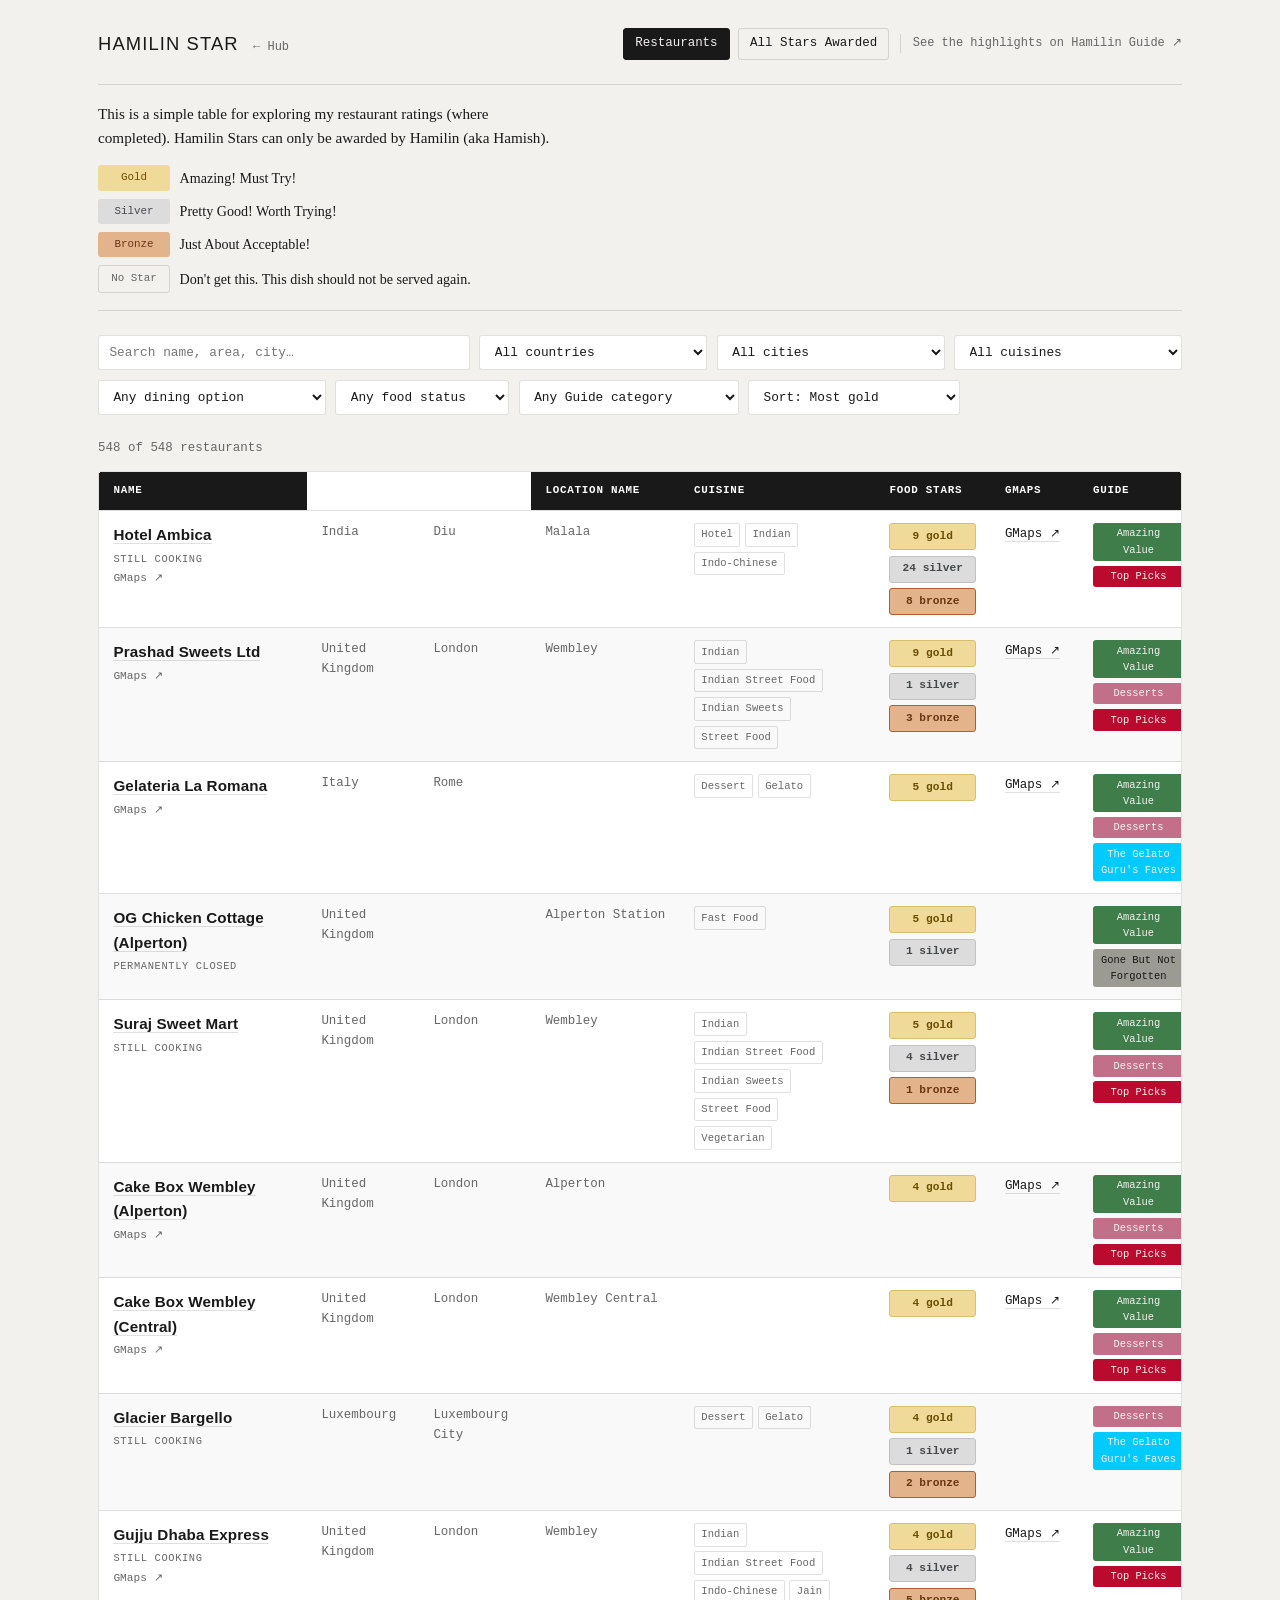
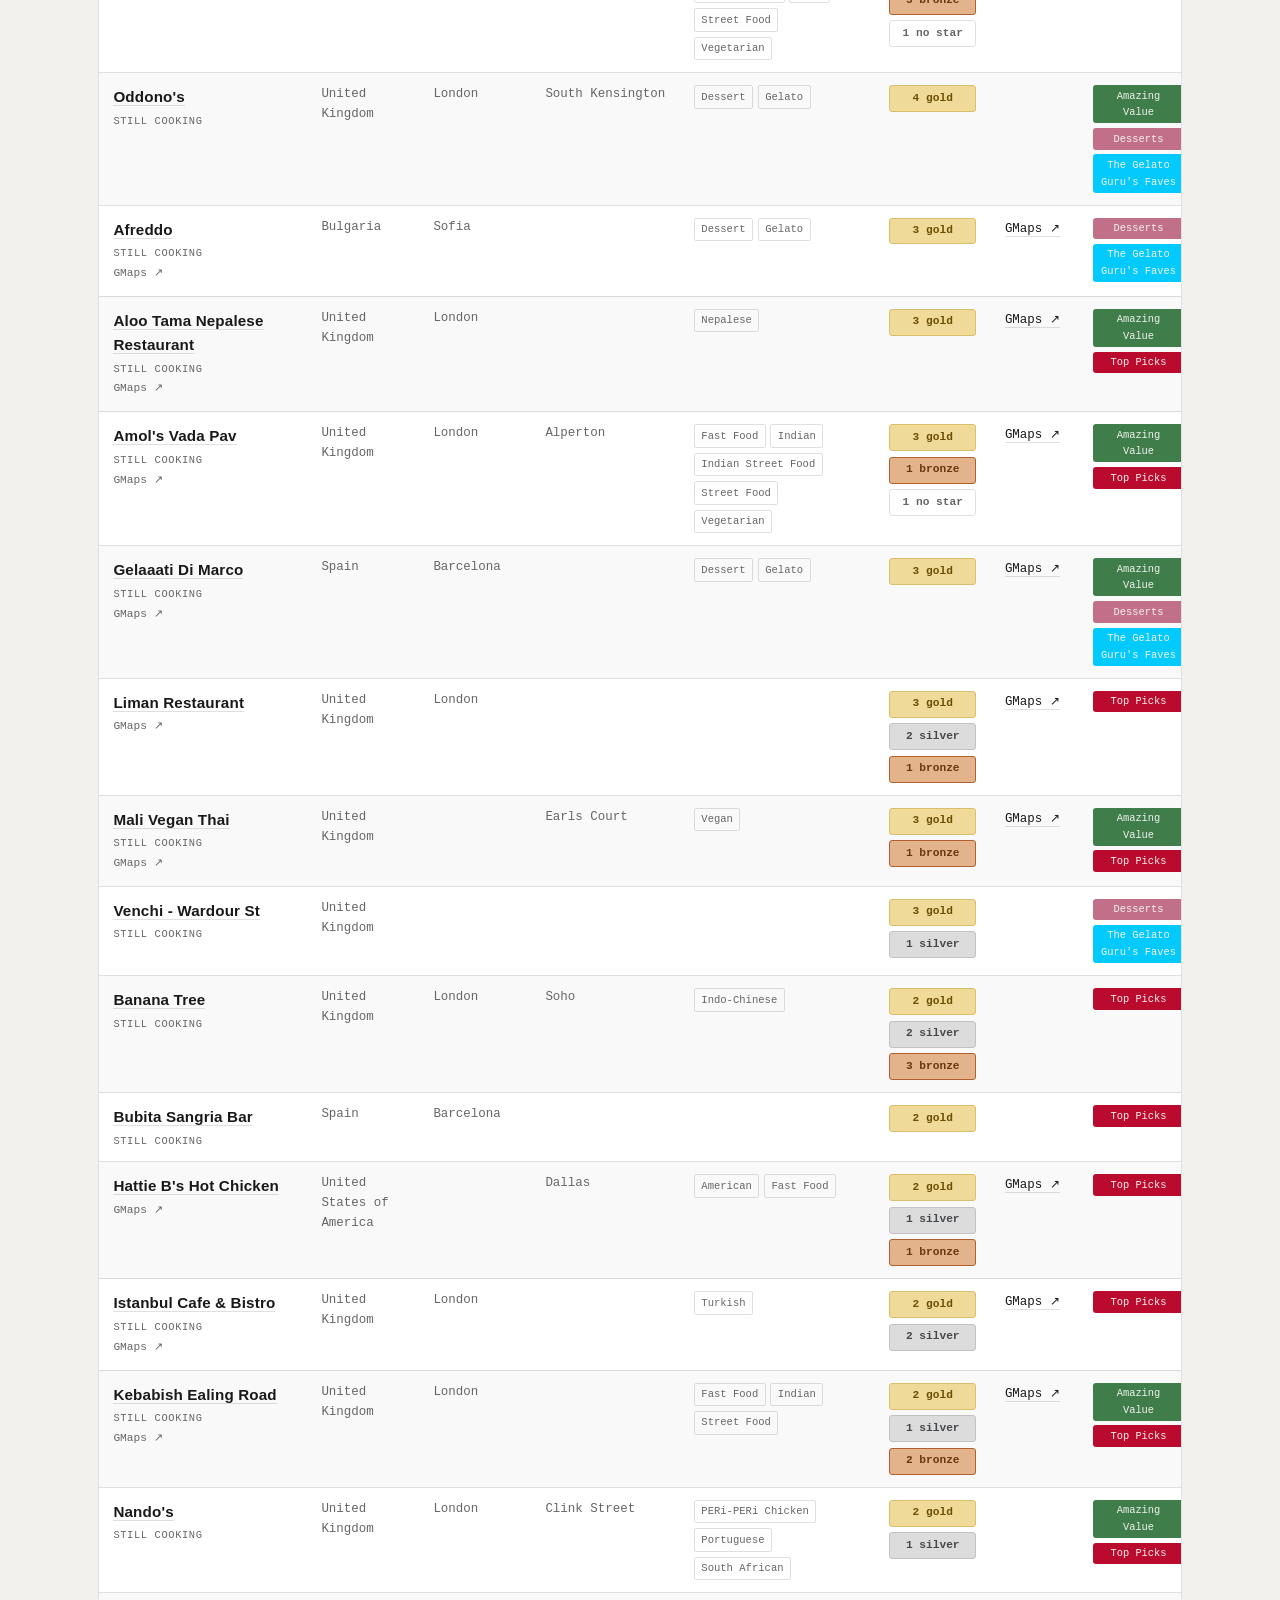
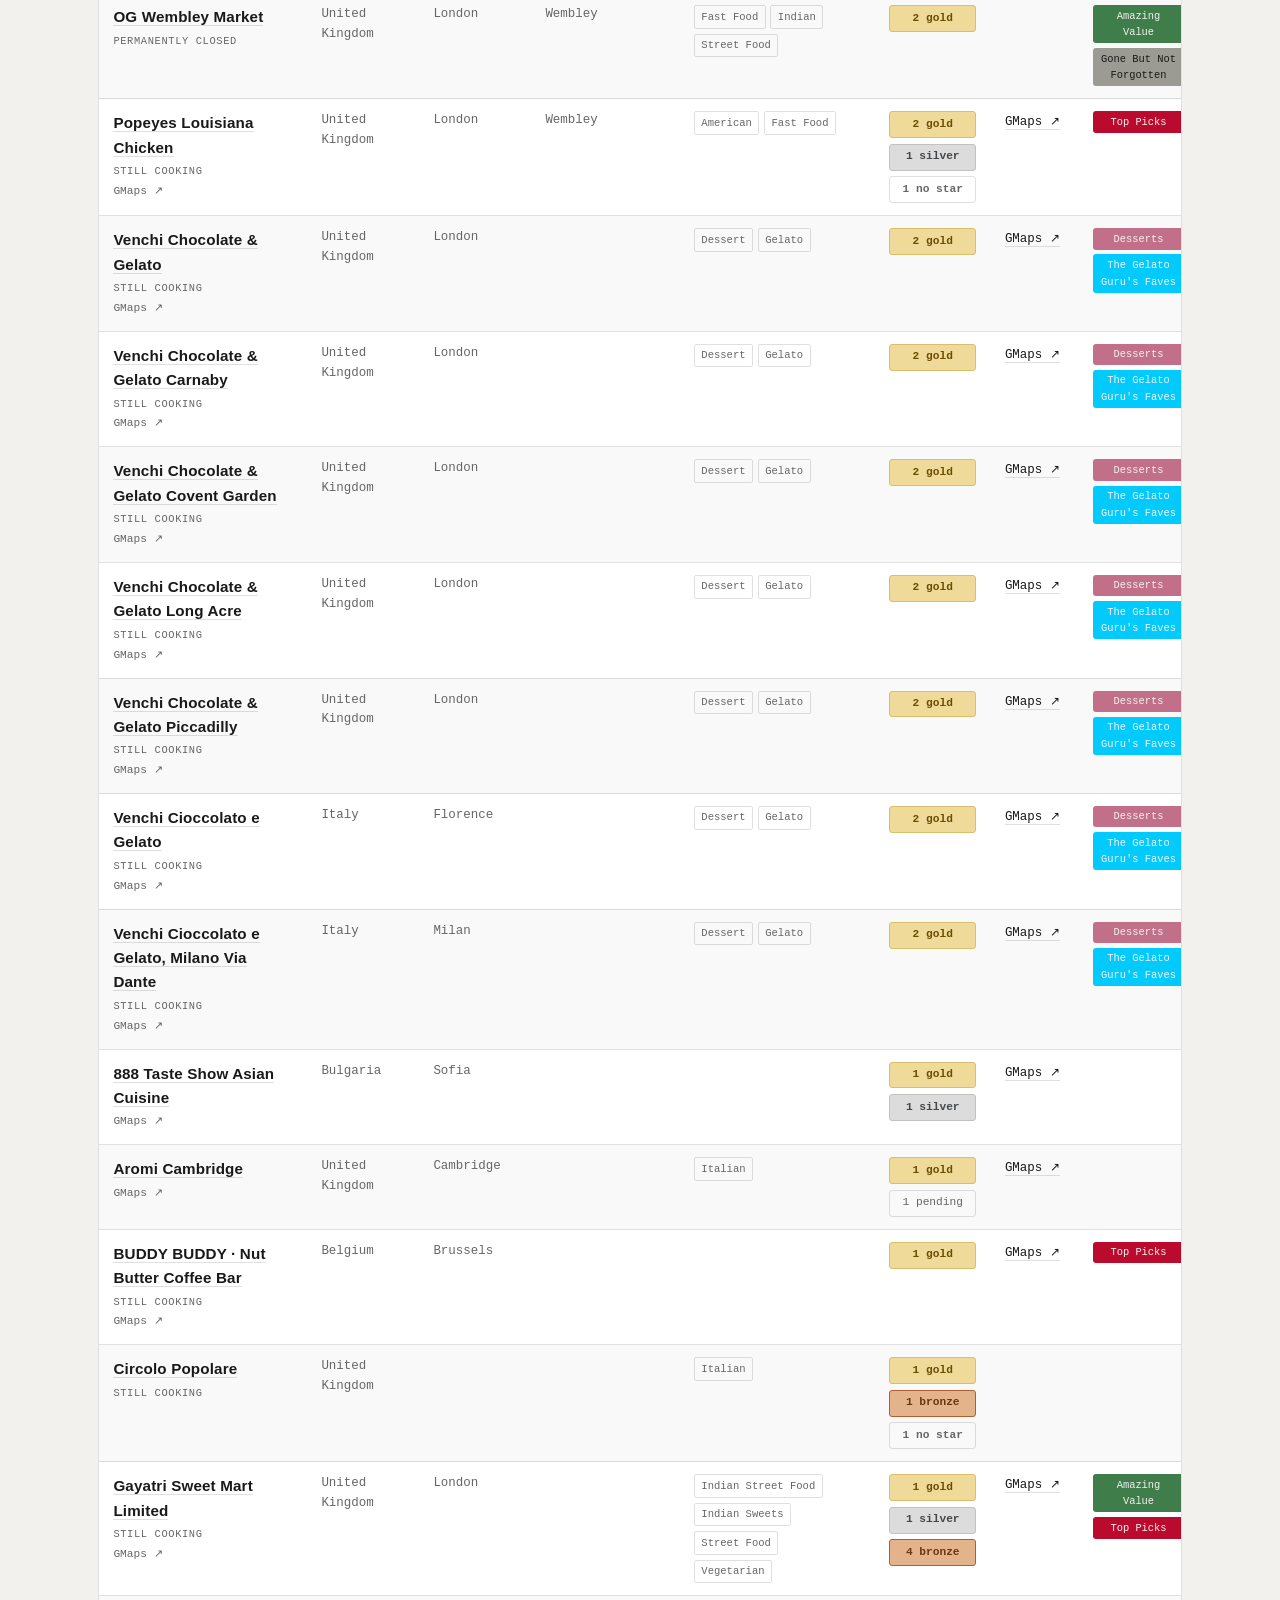
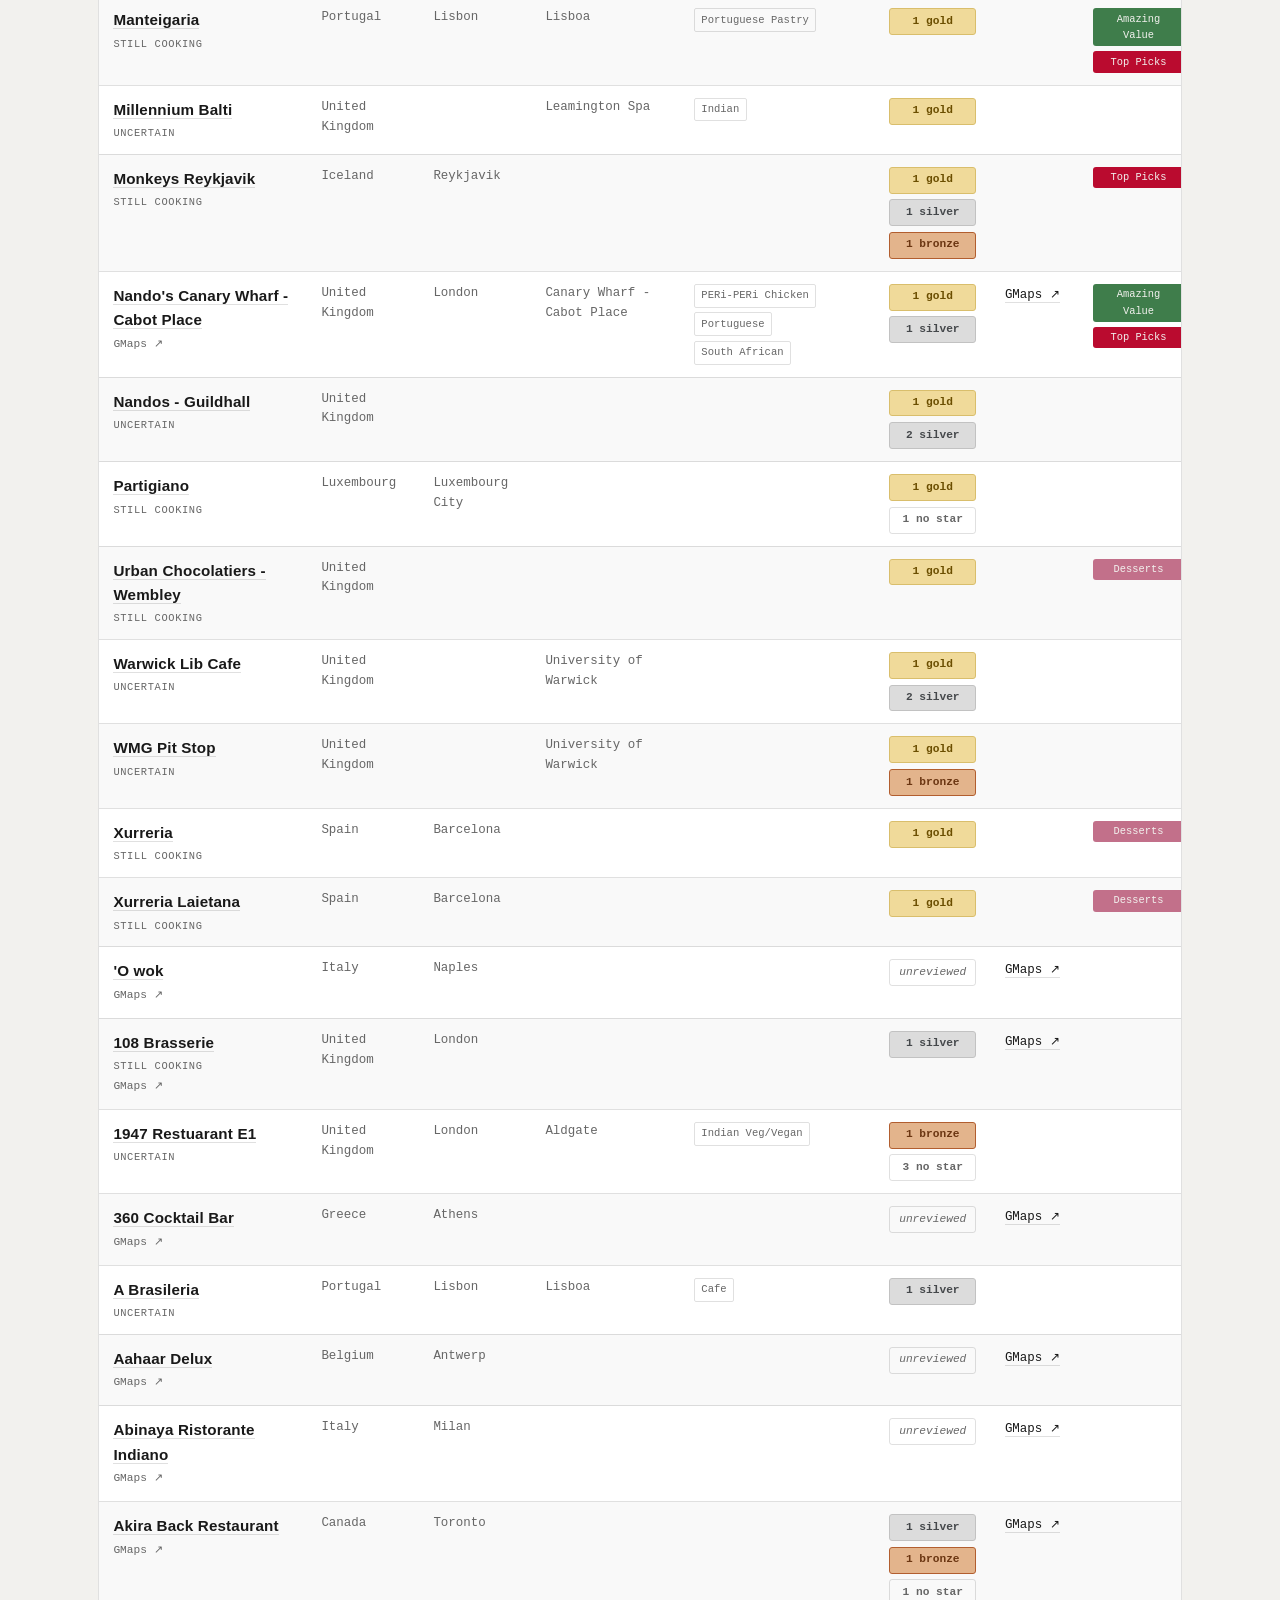
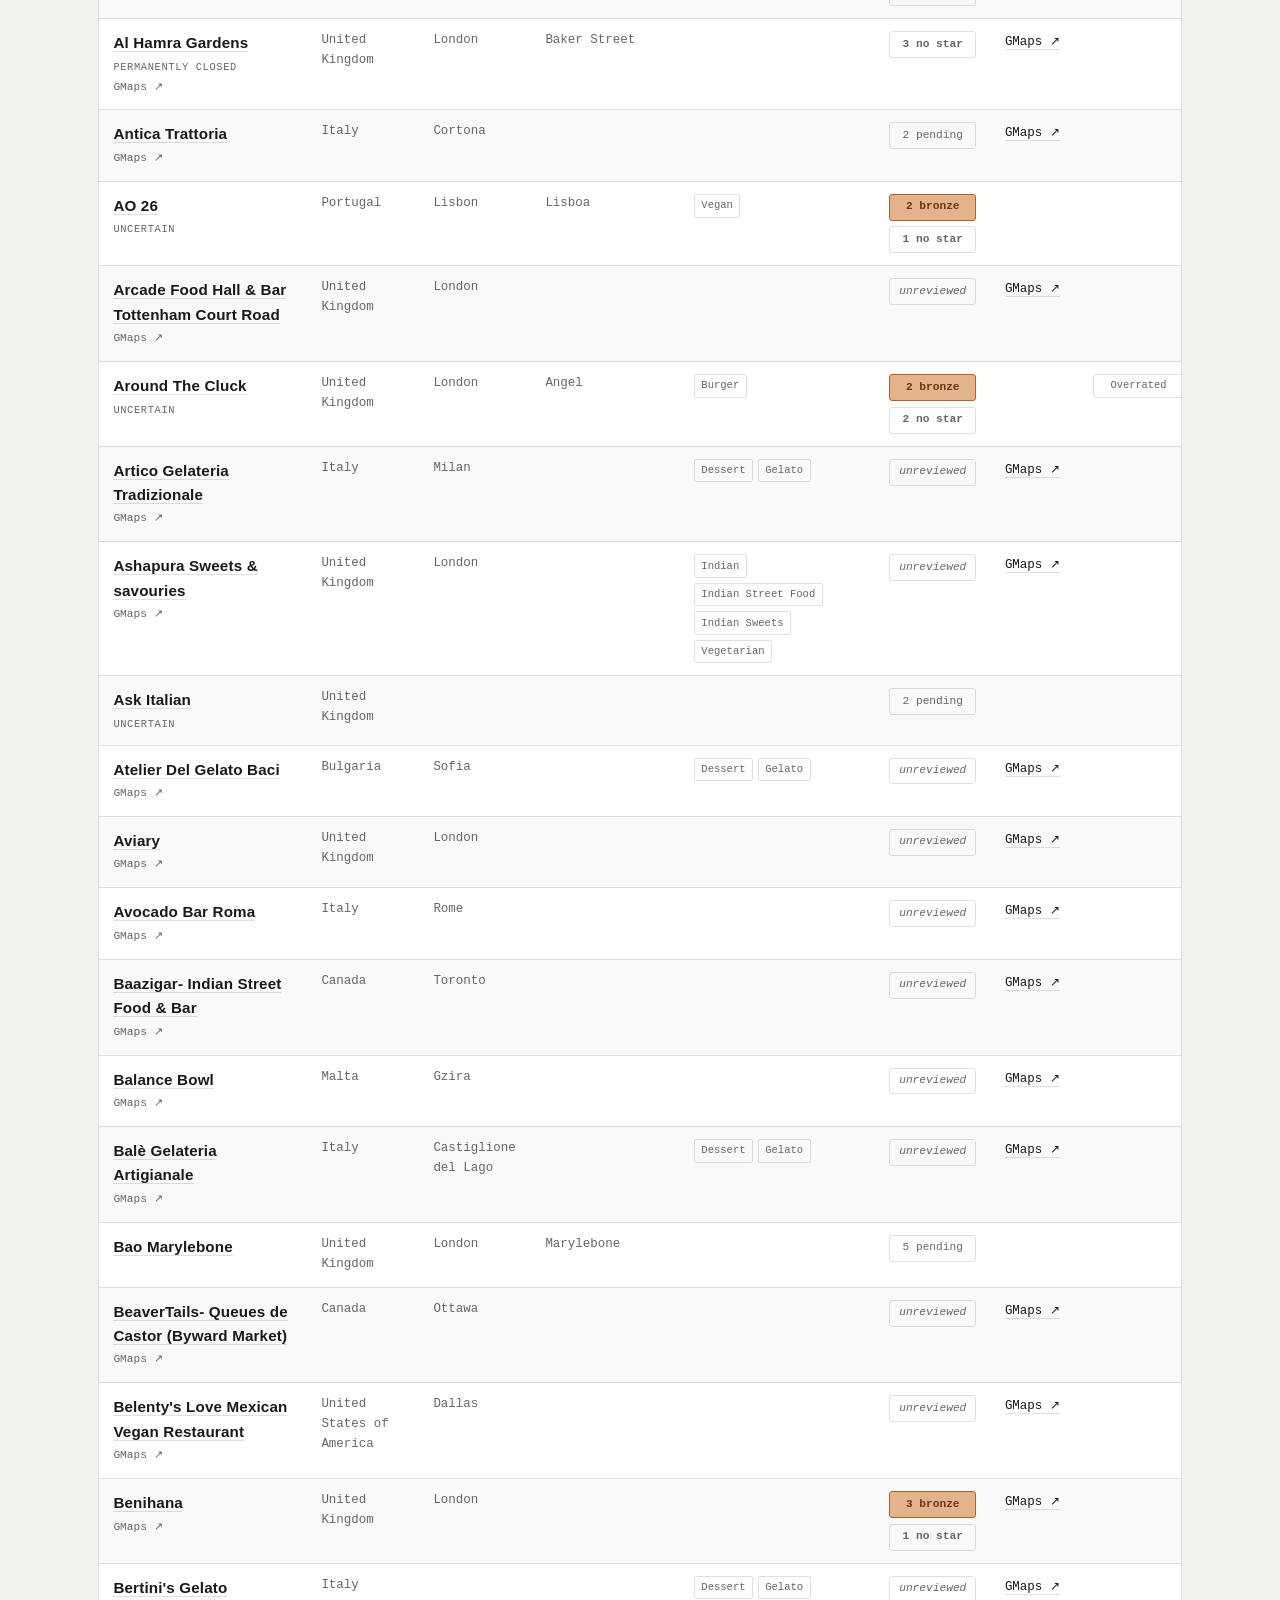
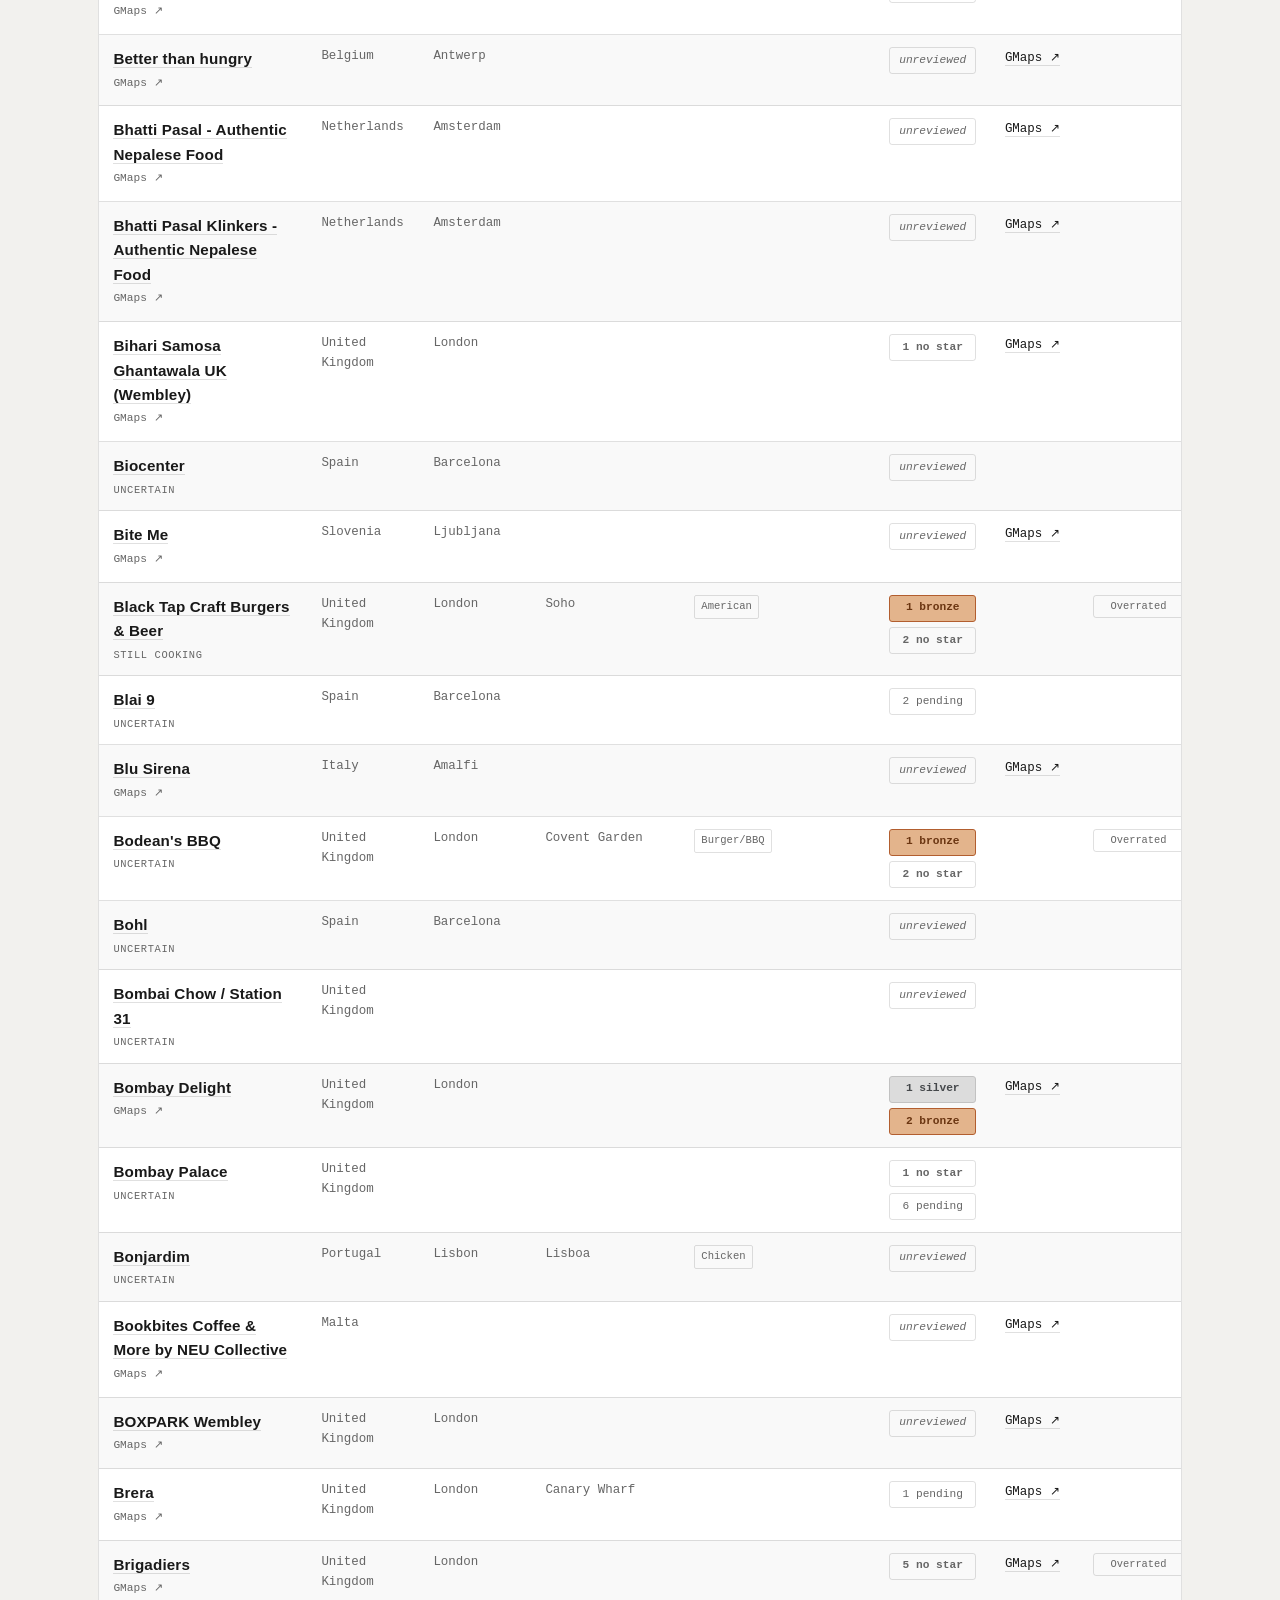
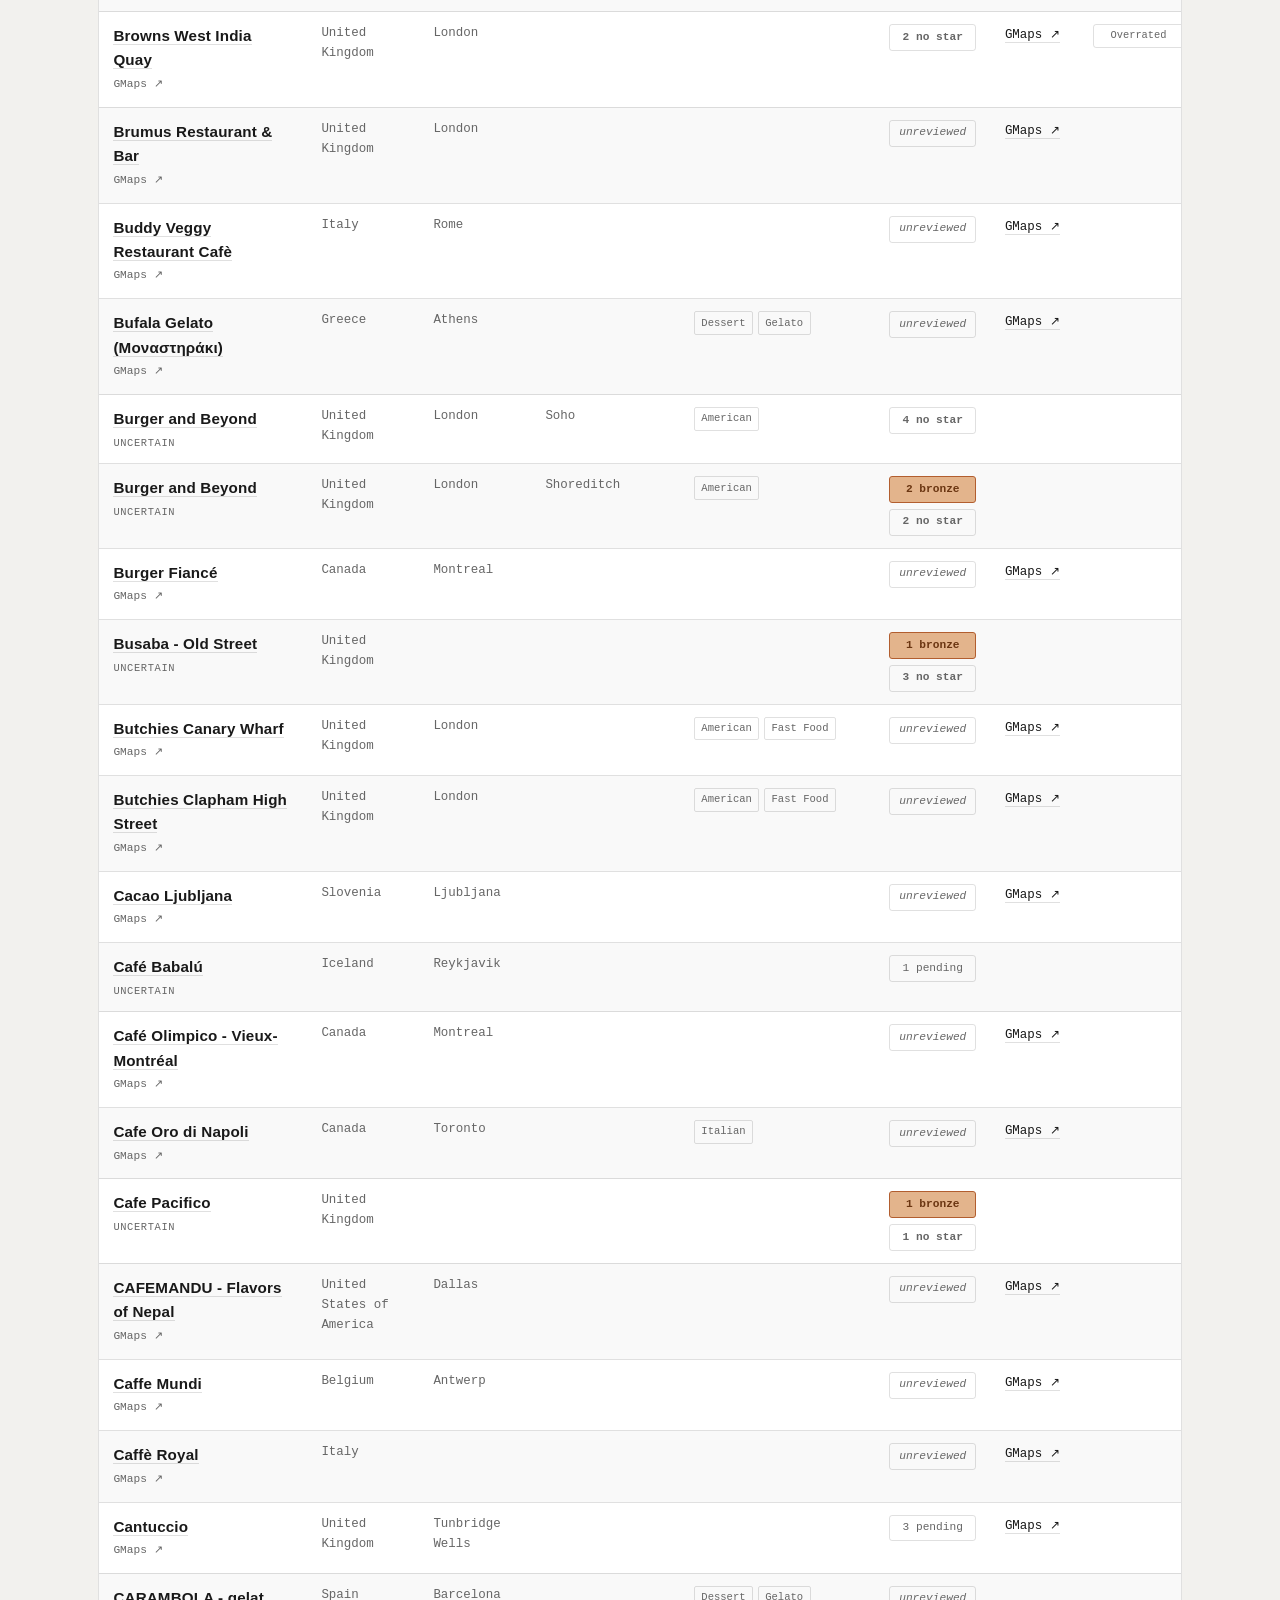
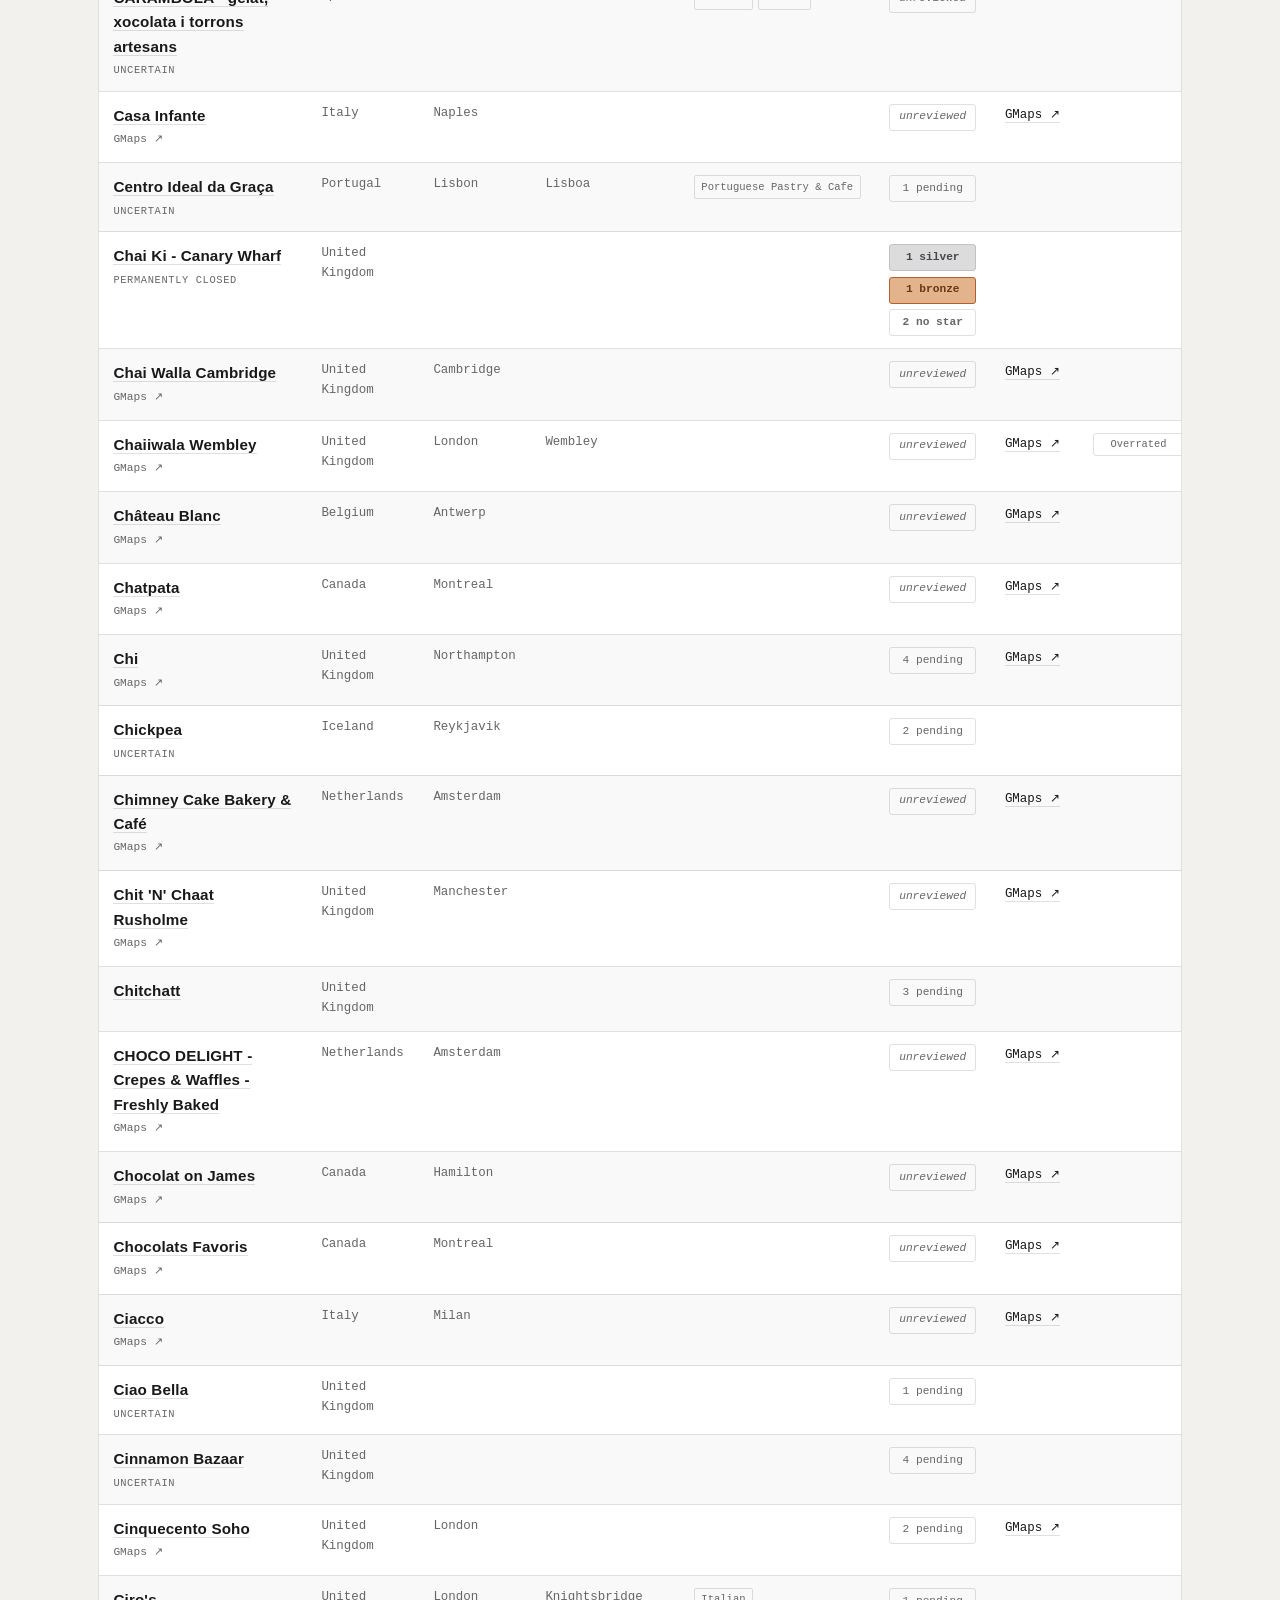
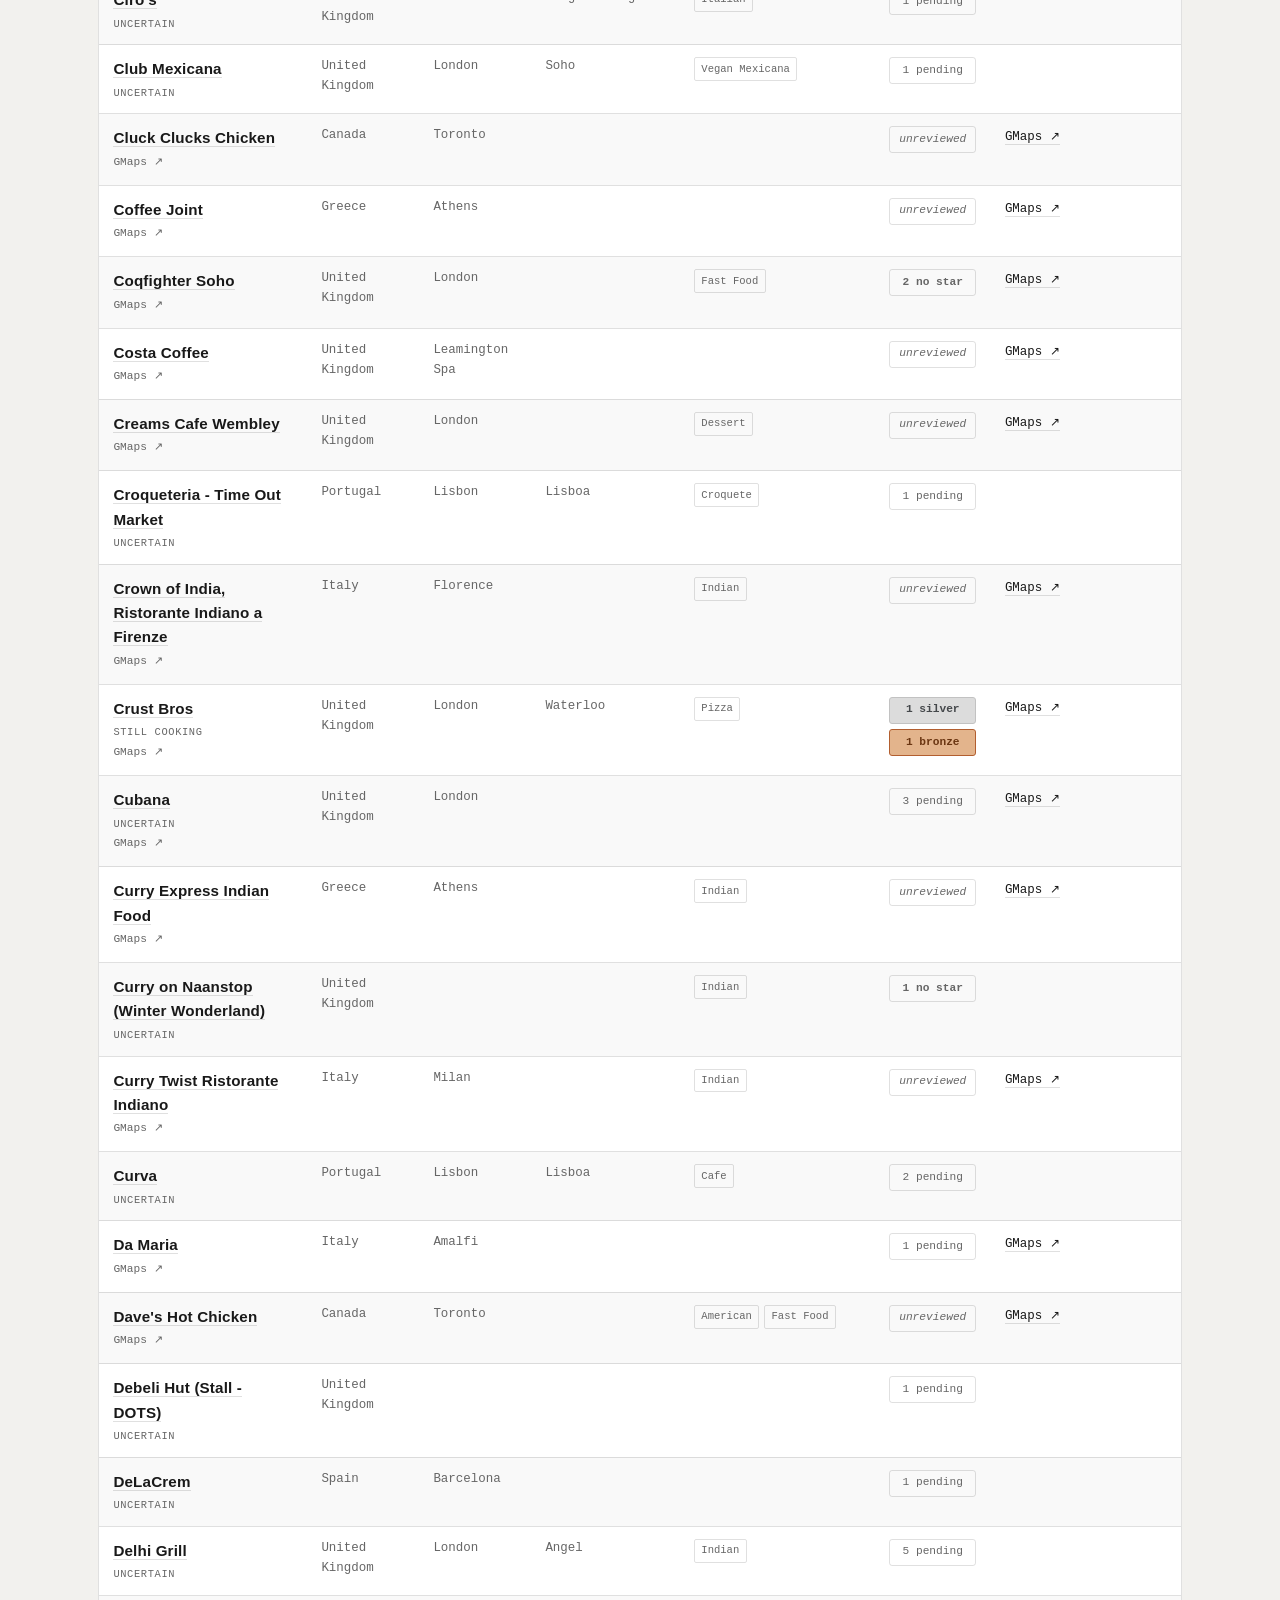
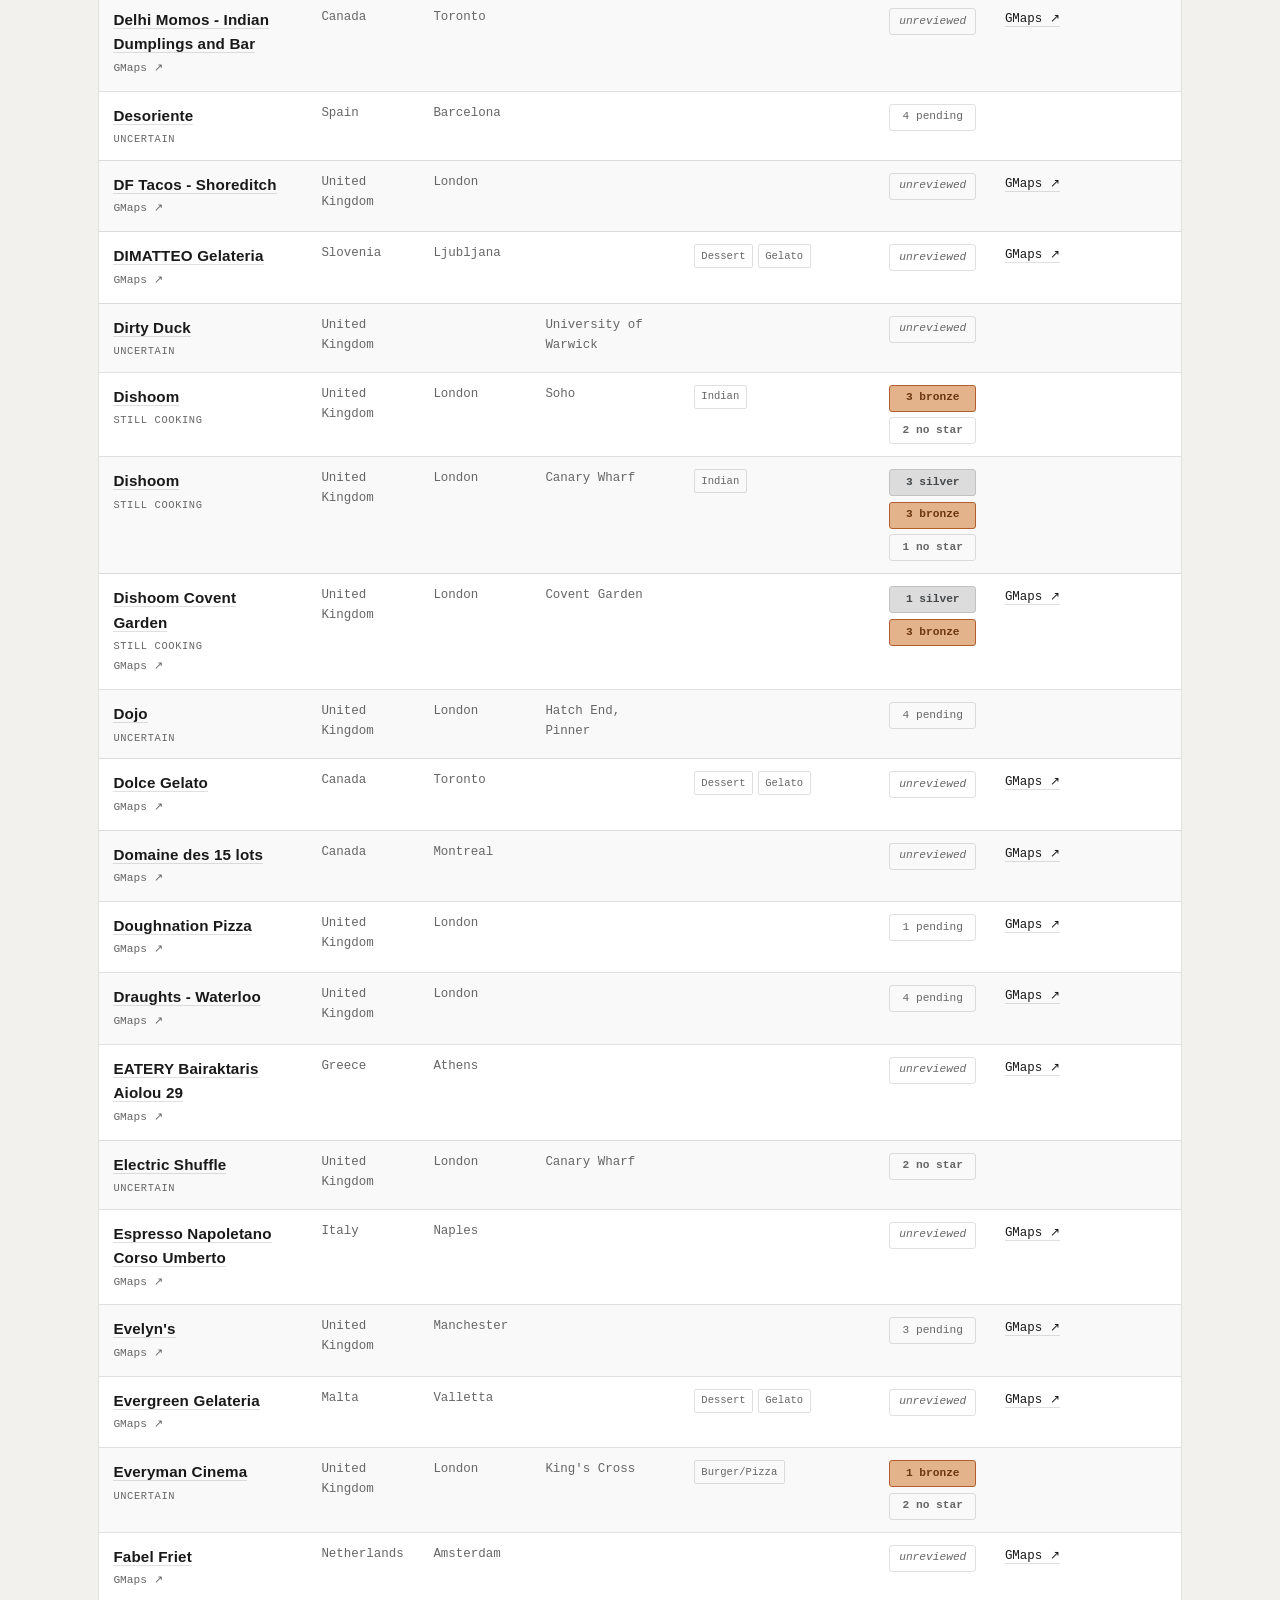
==== commit 18d3c6cc: "Tier legend: badge-and-plain-text layout, matching Guide's category-def Tier name now sits in a smal" ====
--- a/index.html
+++ b/index.html
@@ -39,10 +39,10 @@
   <section class="star-intro">
     <p>This is a simple table for exploring my restaurant ratings (where completed). Hamilin Stars can only be awarded by Hamilin (aka Hamish).</p>
     <div class="tier-legend">
-      <div class="tier-legend-row gold"><strong>Gold</strong> — Amazing! Must Try!</div>
-      <div class="tier-legend-row silver"><strong>Silver</strong> — Pretty Good! Worth Trying!</div>
-      <div class="tier-legend-row bronze"><strong>Bronze</strong> — Just About Acceptable!</div>
-      <div class="tier-legend-row nostar"><strong>No Star</strong> — Don't get this. This dish should not be served again.</div>
+      <div class="tier-legend-row"><span class="tier-badge gold">Gold</span> Amazing! Must Try!</div>
+      <div class="tier-legend-row"><span class="tier-badge silver">Silver</span> Pretty Good! Worth Trying!</div>
+      <div class="tier-legend-row"><span class="tier-badge bronze">Bronze</span> Just About Acceptable!</div>
+      <div class="tier-legend-row"><span class="tier-badge nostar">No Star</span> Don't get this. This dish should not be served again.</div>
     </div>
   </section>
 
--- a/styles.css
+++ b/styles.css
@@ -139,12 +139,26 @@
 }
 .star-intro p { max-width: 60ch; margin: 0 0 0.9rem; }
 .star-intro p:last-child { margin-bottom: 0; }
-.tier-legend { display: flex; flex-direction: column; gap: 0.4rem; max-width: 42rem; }
-.tier-legend-row { padding: 0.5rem 0.75rem; border-radius: 4px; font-size: 0.88rem; border: 1px solid transparent; }
-.tier-legend-row.gold { background: var(--gold-tint); color: var(--gold-ink); }
-.tier-legend-row.silver { background: var(--silver-tint); color: var(--silver-ink); }
-.tier-legend-row.bronze { background: var(--bronze-tint); color: var(--bronze-ink); }
-.tier-legend-row.nostar { background: transparent; border: 1px solid var(--hairline); color: var(--ink-soft); }
+/* Matches Hamilin Guide's category-def pattern (about/index.html there):
+   the tier name sits in a colour-filled pill, the description is plain
+   text alongside it, not inside the colouring. Changed from a fully
+   tinted row 2026-08-19, per Hamish. */
+.tier-legend { display: flex; flex-direction: column; gap: 0.5rem; max-width: 42rem; }
+.tier-legend-row { font-size: 0.88rem; display: flex; align-items: center; gap: 0.6rem; }
+.tier-badge {
+  display: inline-block;
+  width: 4.5rem;
+  text-align: center;
+  padding: 0.25rem 0.6rem;
+  border-radius: 3px;
+  font-family: Consolas, monospace;
+  font-size: 0.68rem;
+  flex-shrink: 0;
+}
+.tier-badge.gold { background: var(--gold-tint); color: var(--gold-ink); }
+.tier-badge.silver { background: var(--silver-tint); color: var(--silver-ink); }
+.tier-badge.bronze { background: var(--bronze-tint); color: var(--bronze-ink); }
+.tier-badge.nostar { background: transparent; border: 1px solid var(--hairline); color: var(--ink-soft); }
 
 /* ---- filter toolbar ---- */
 .toolbar {
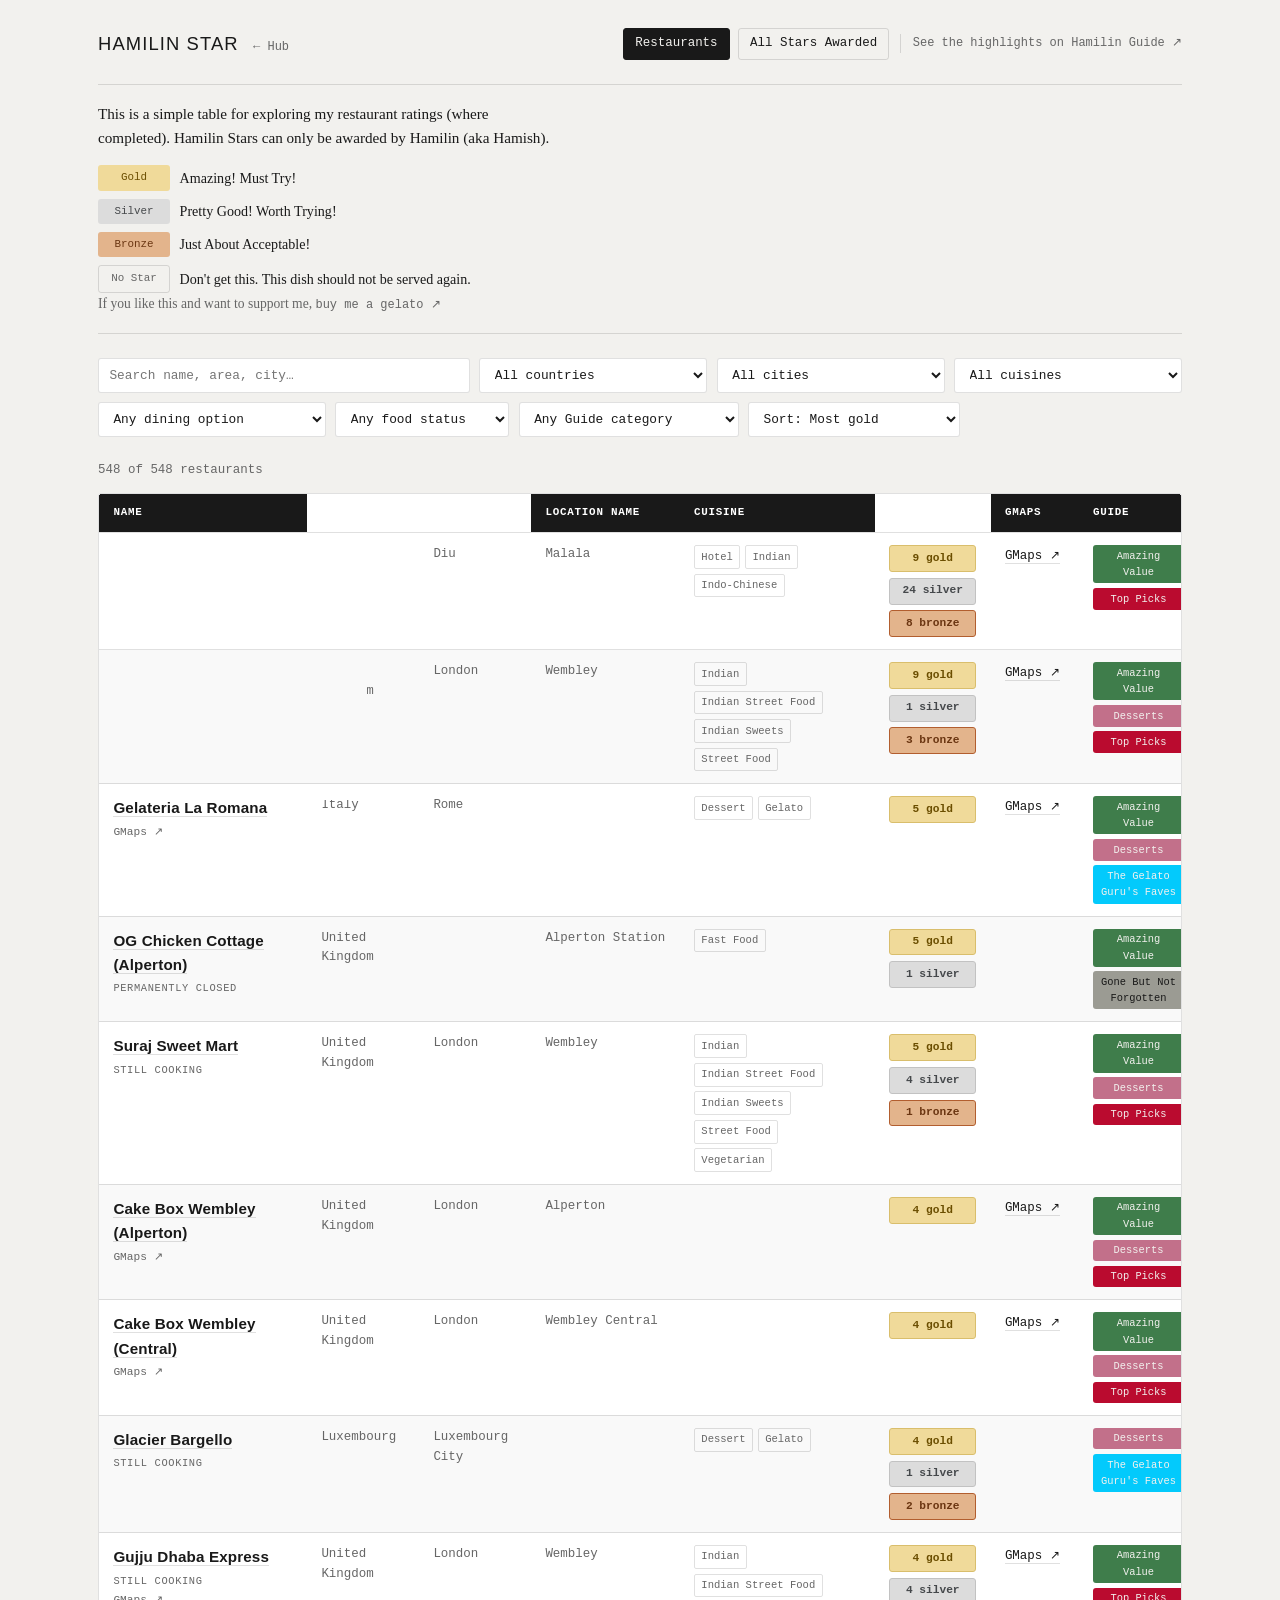
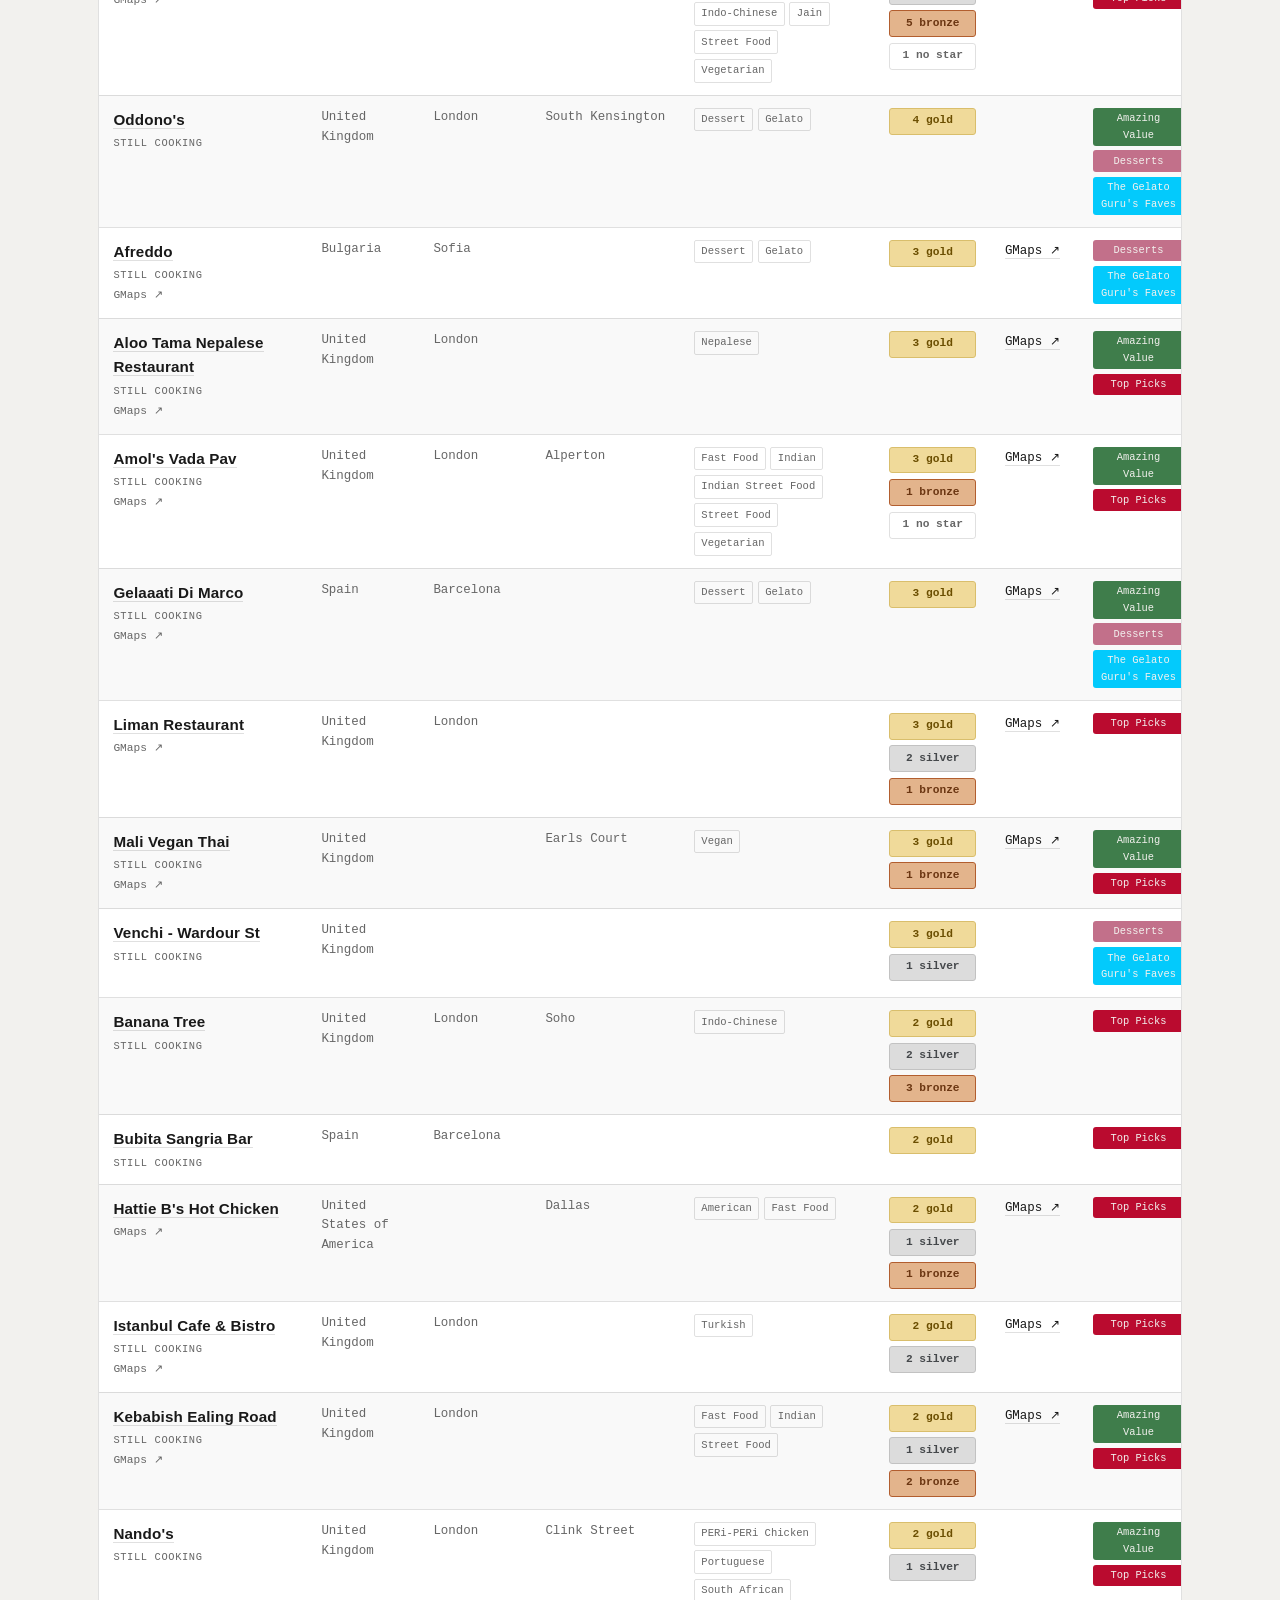
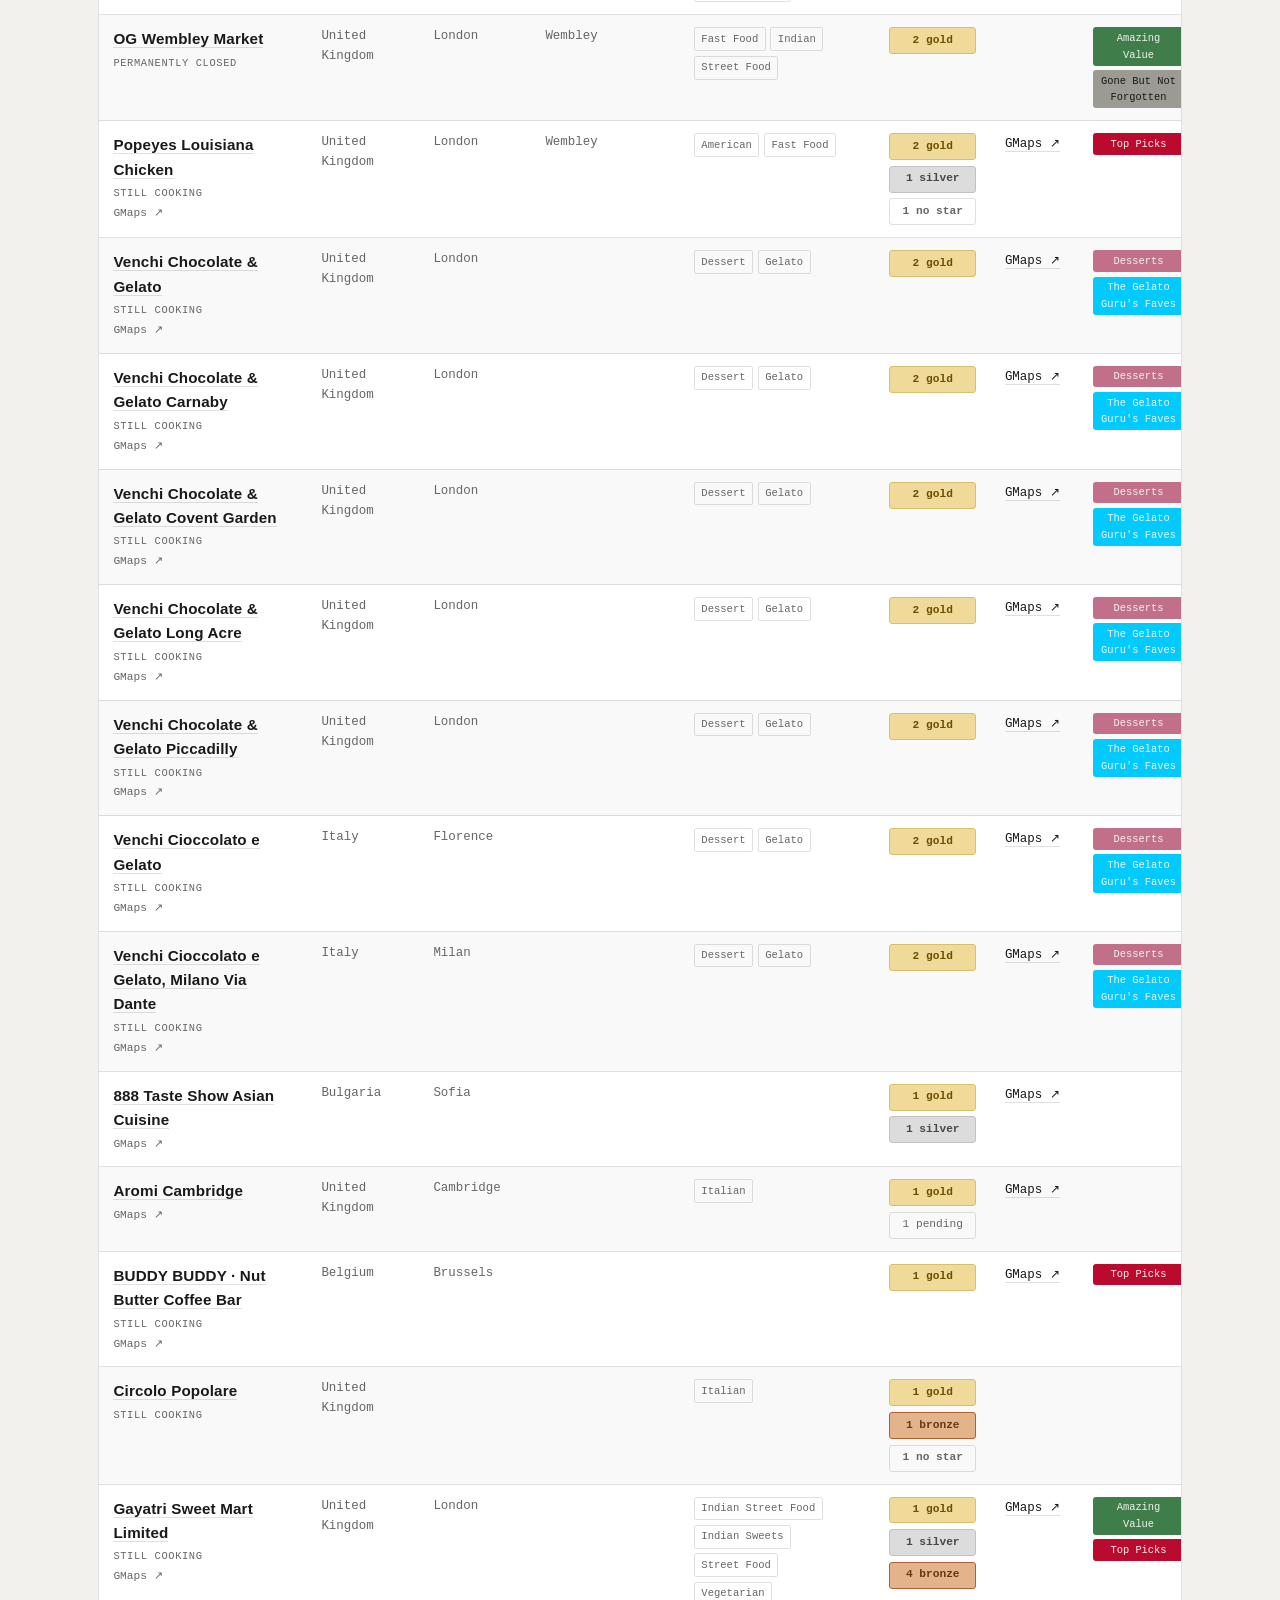
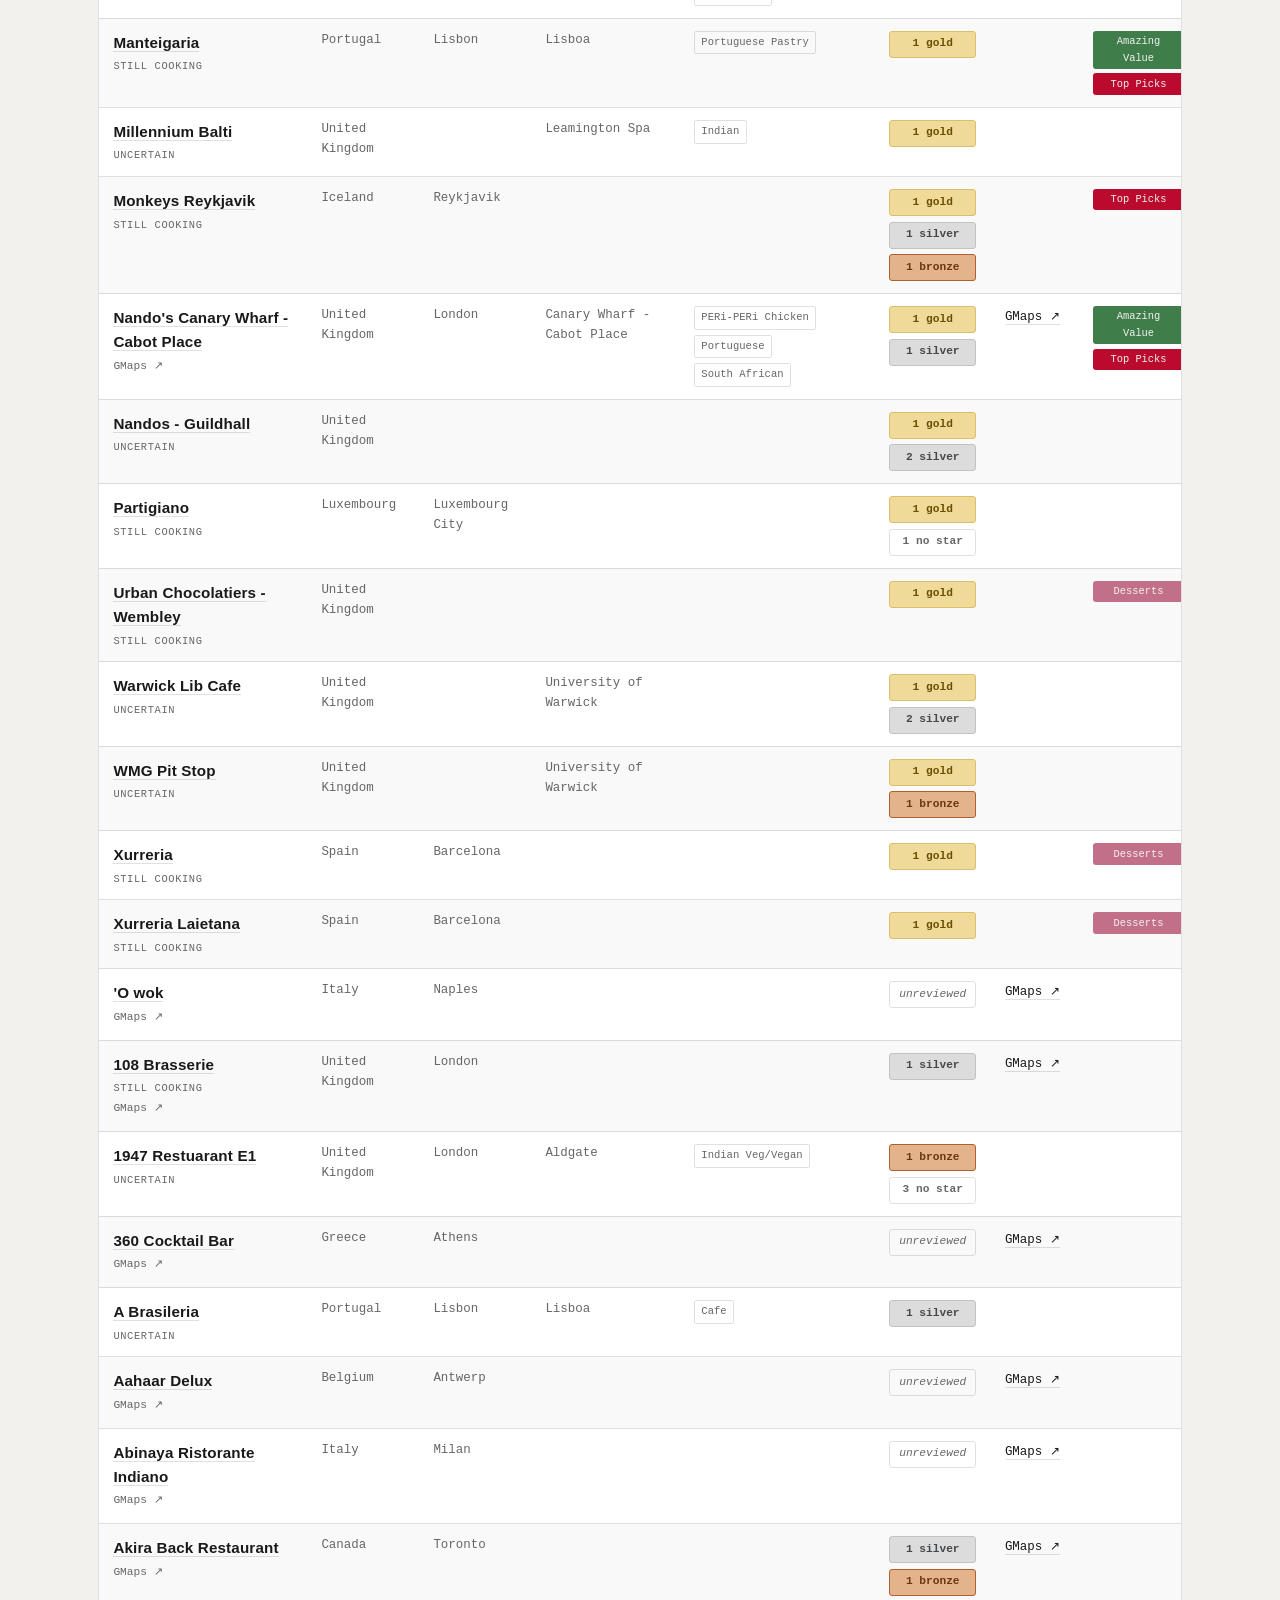
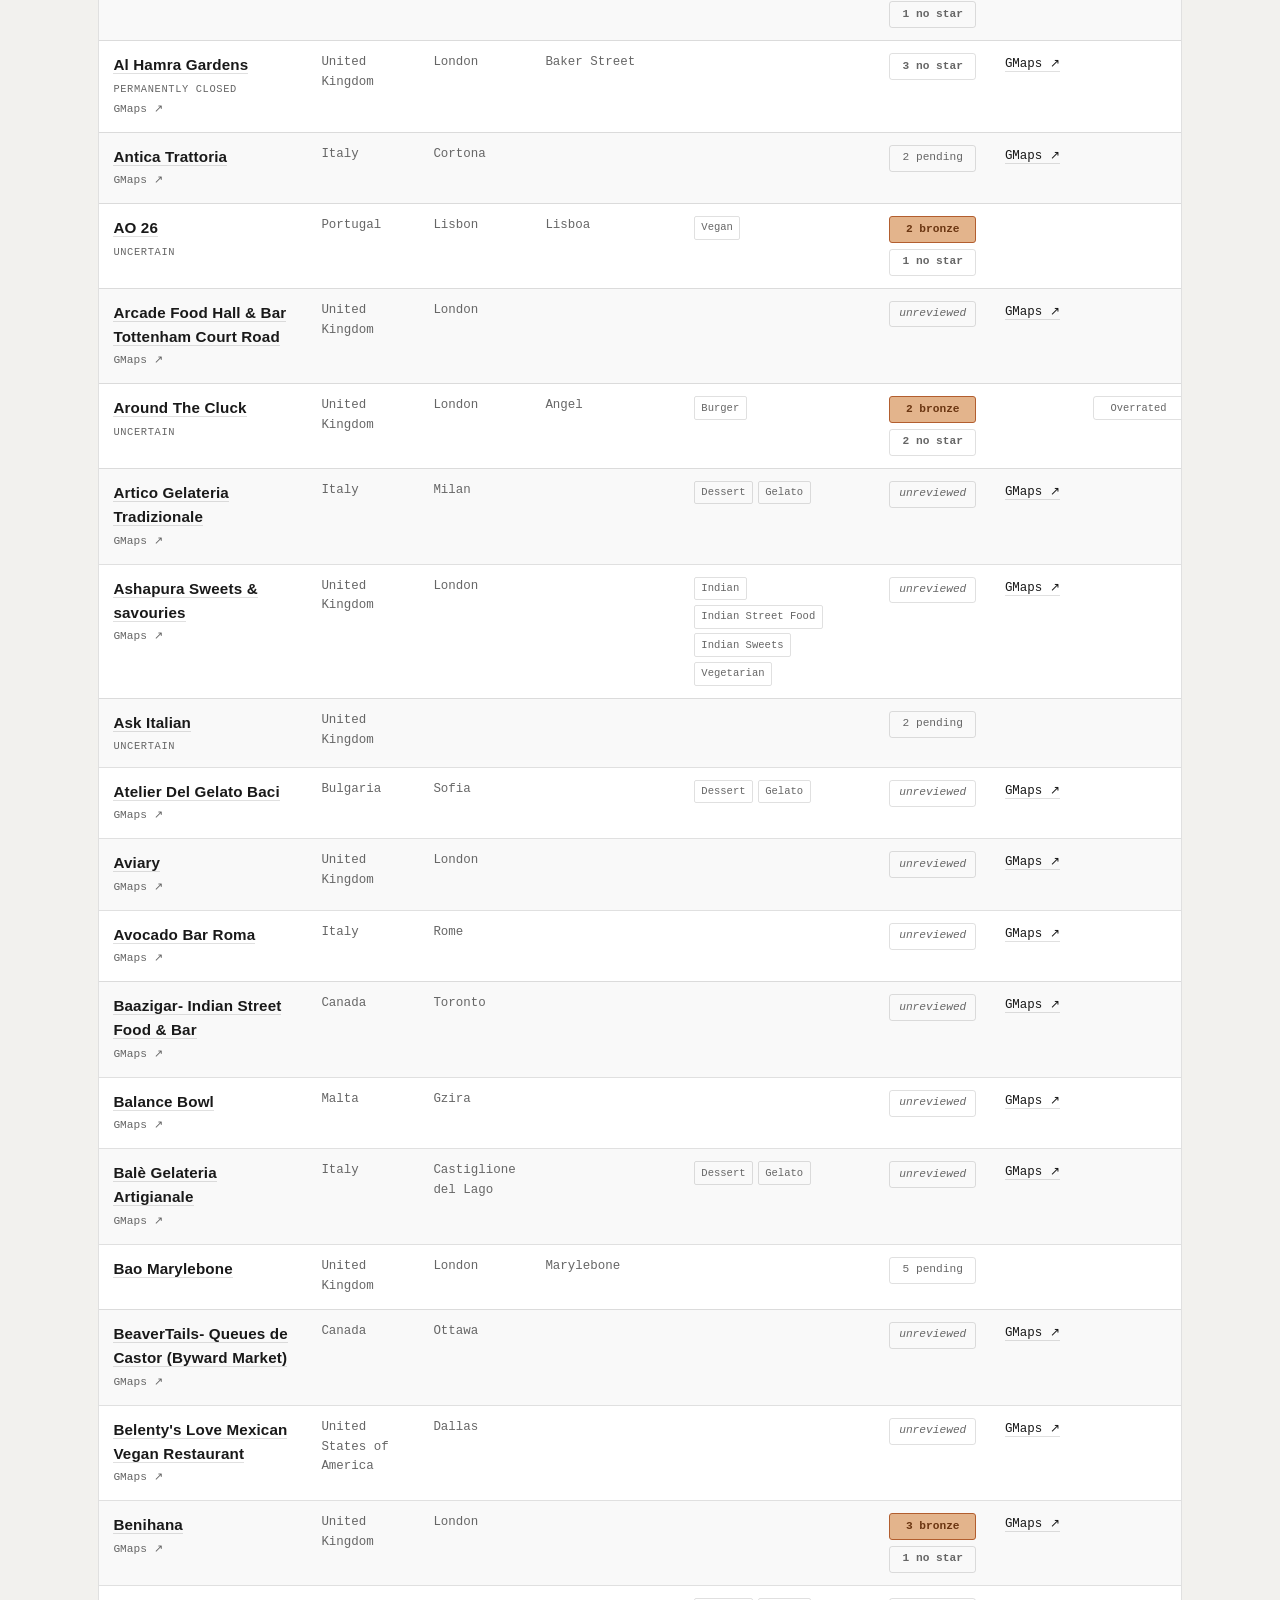
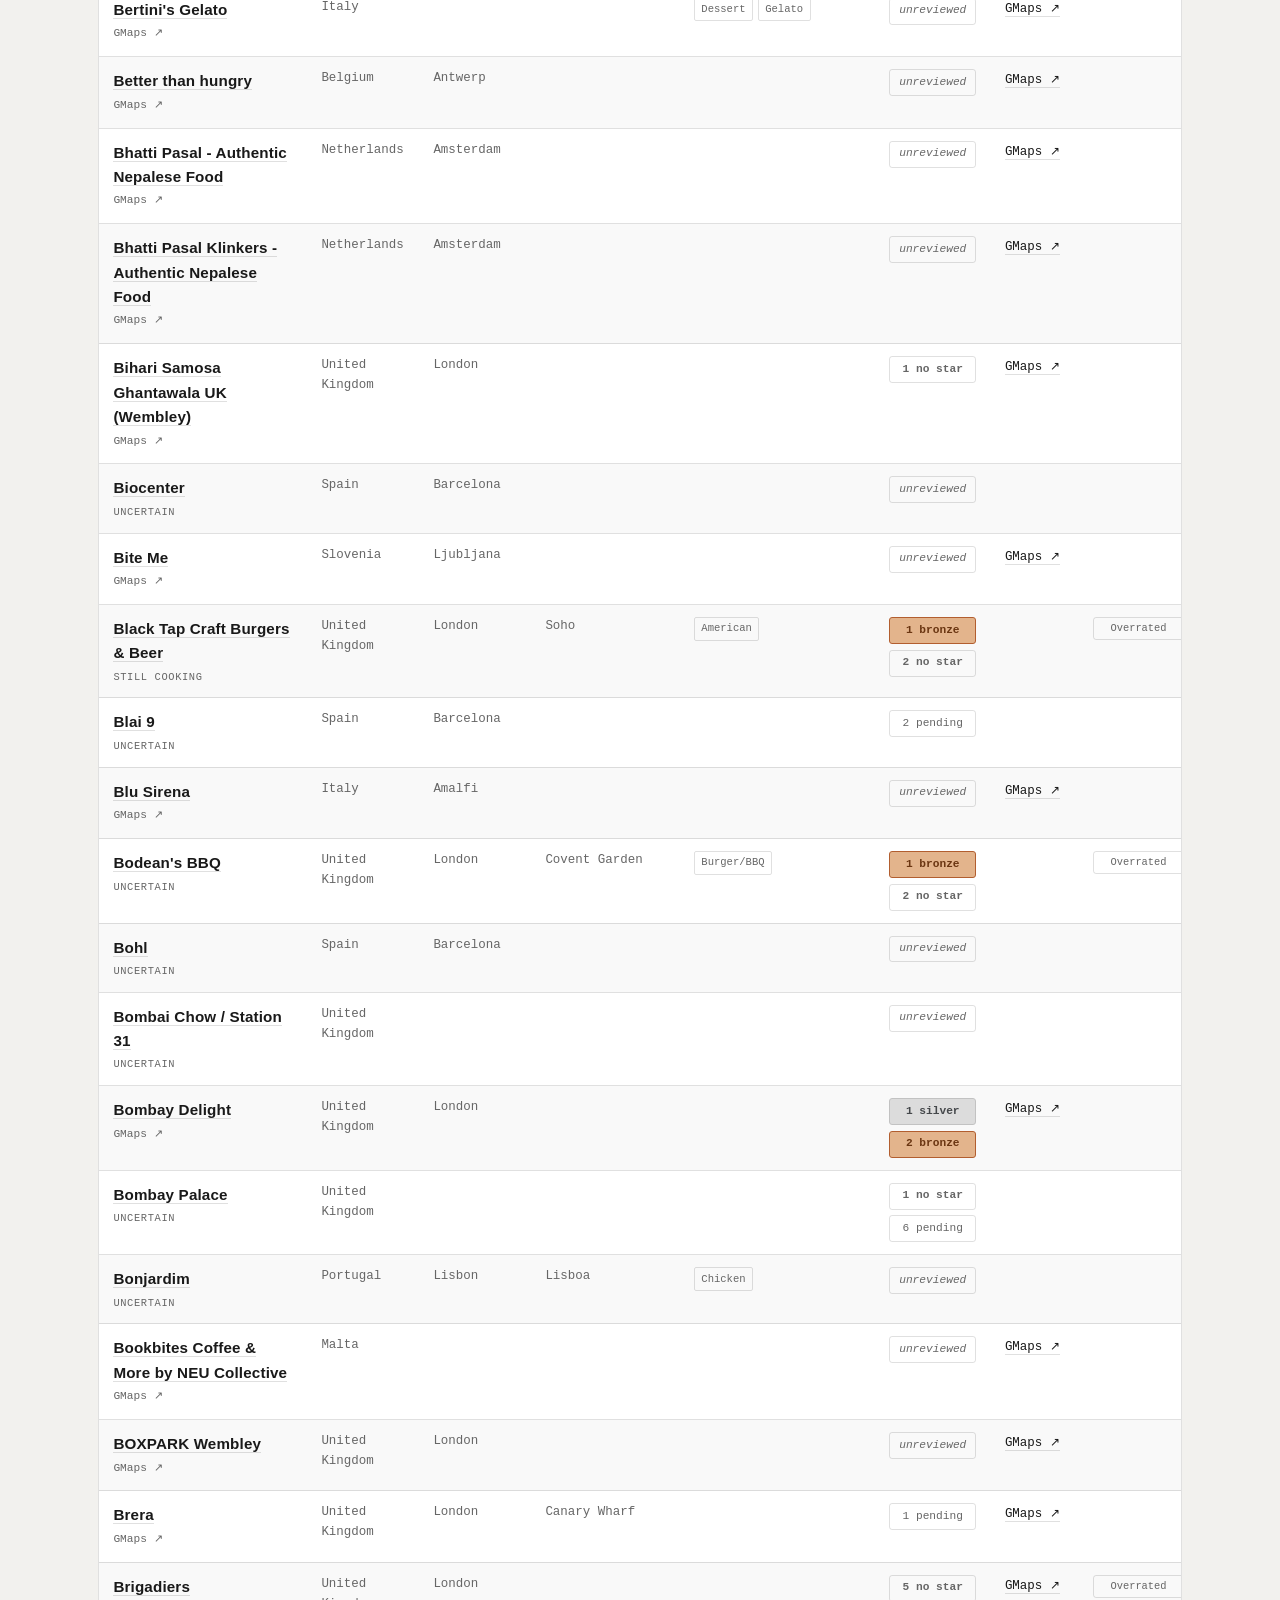
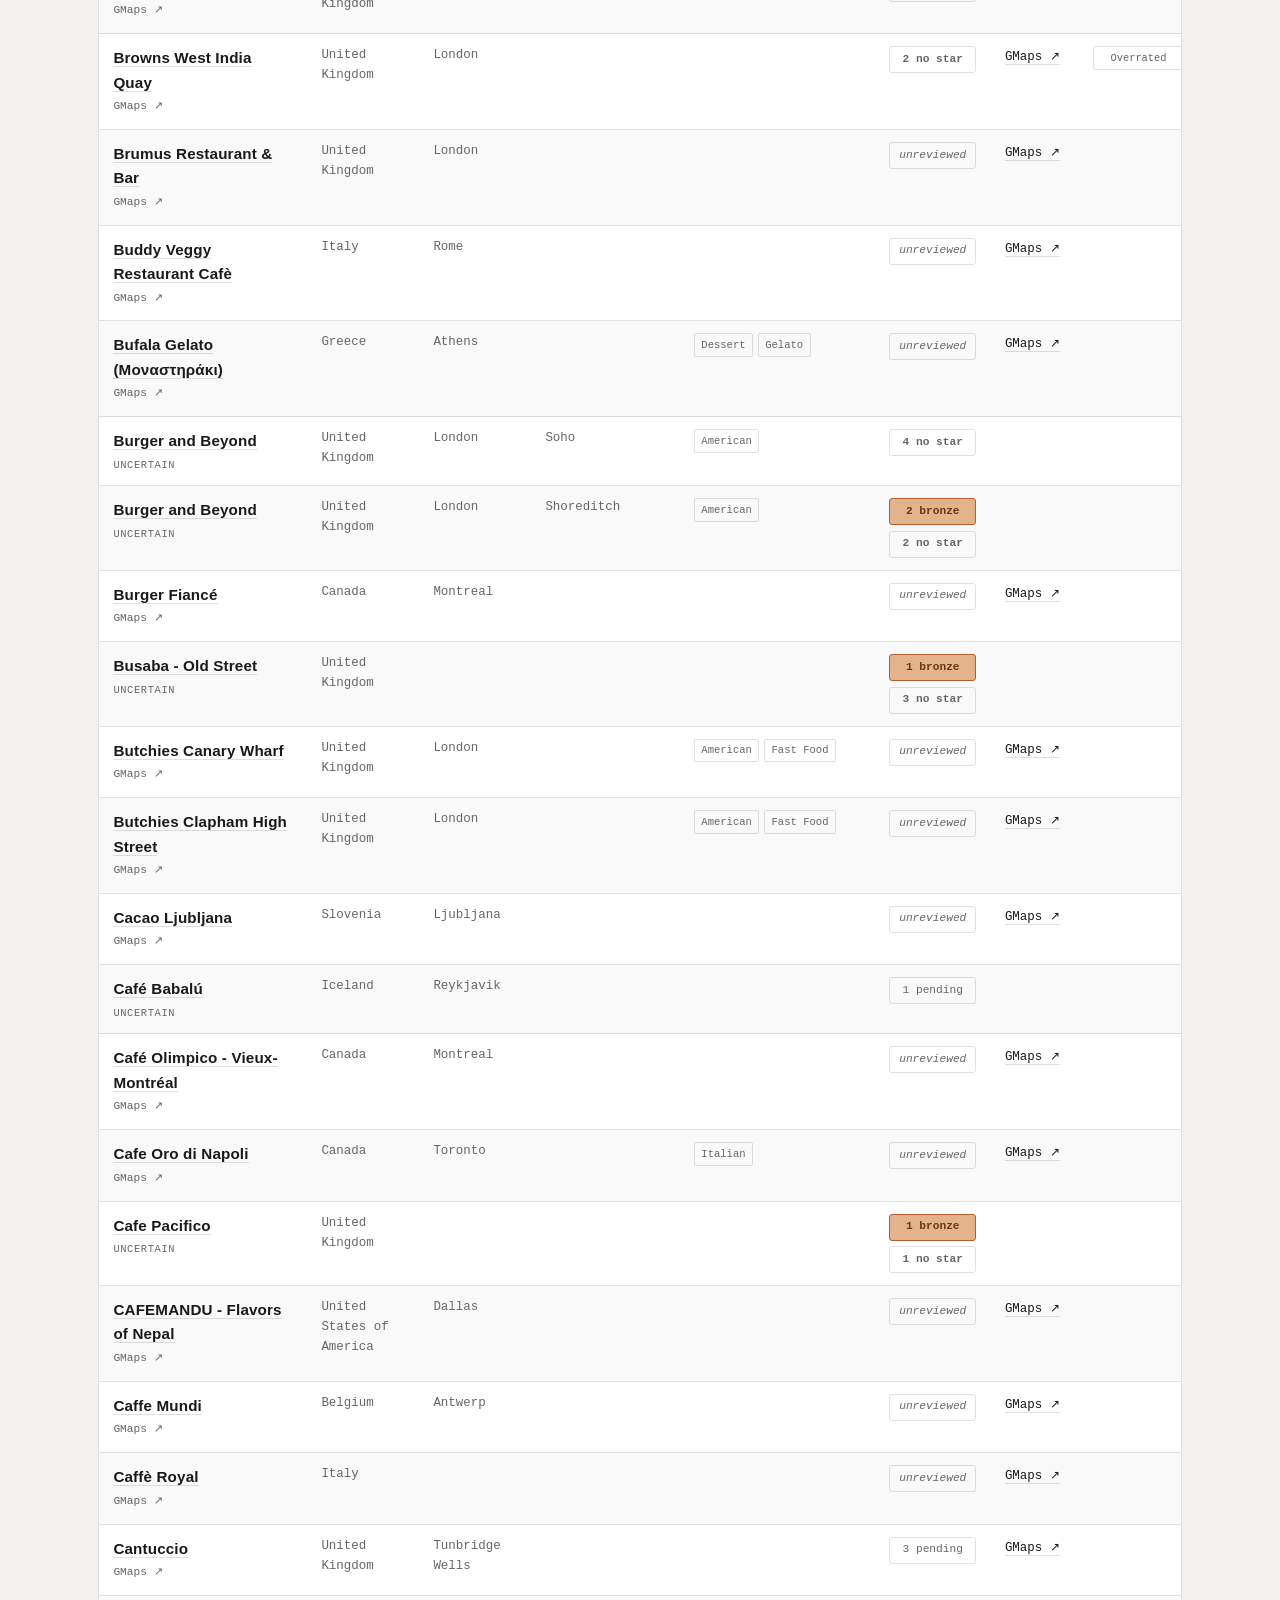
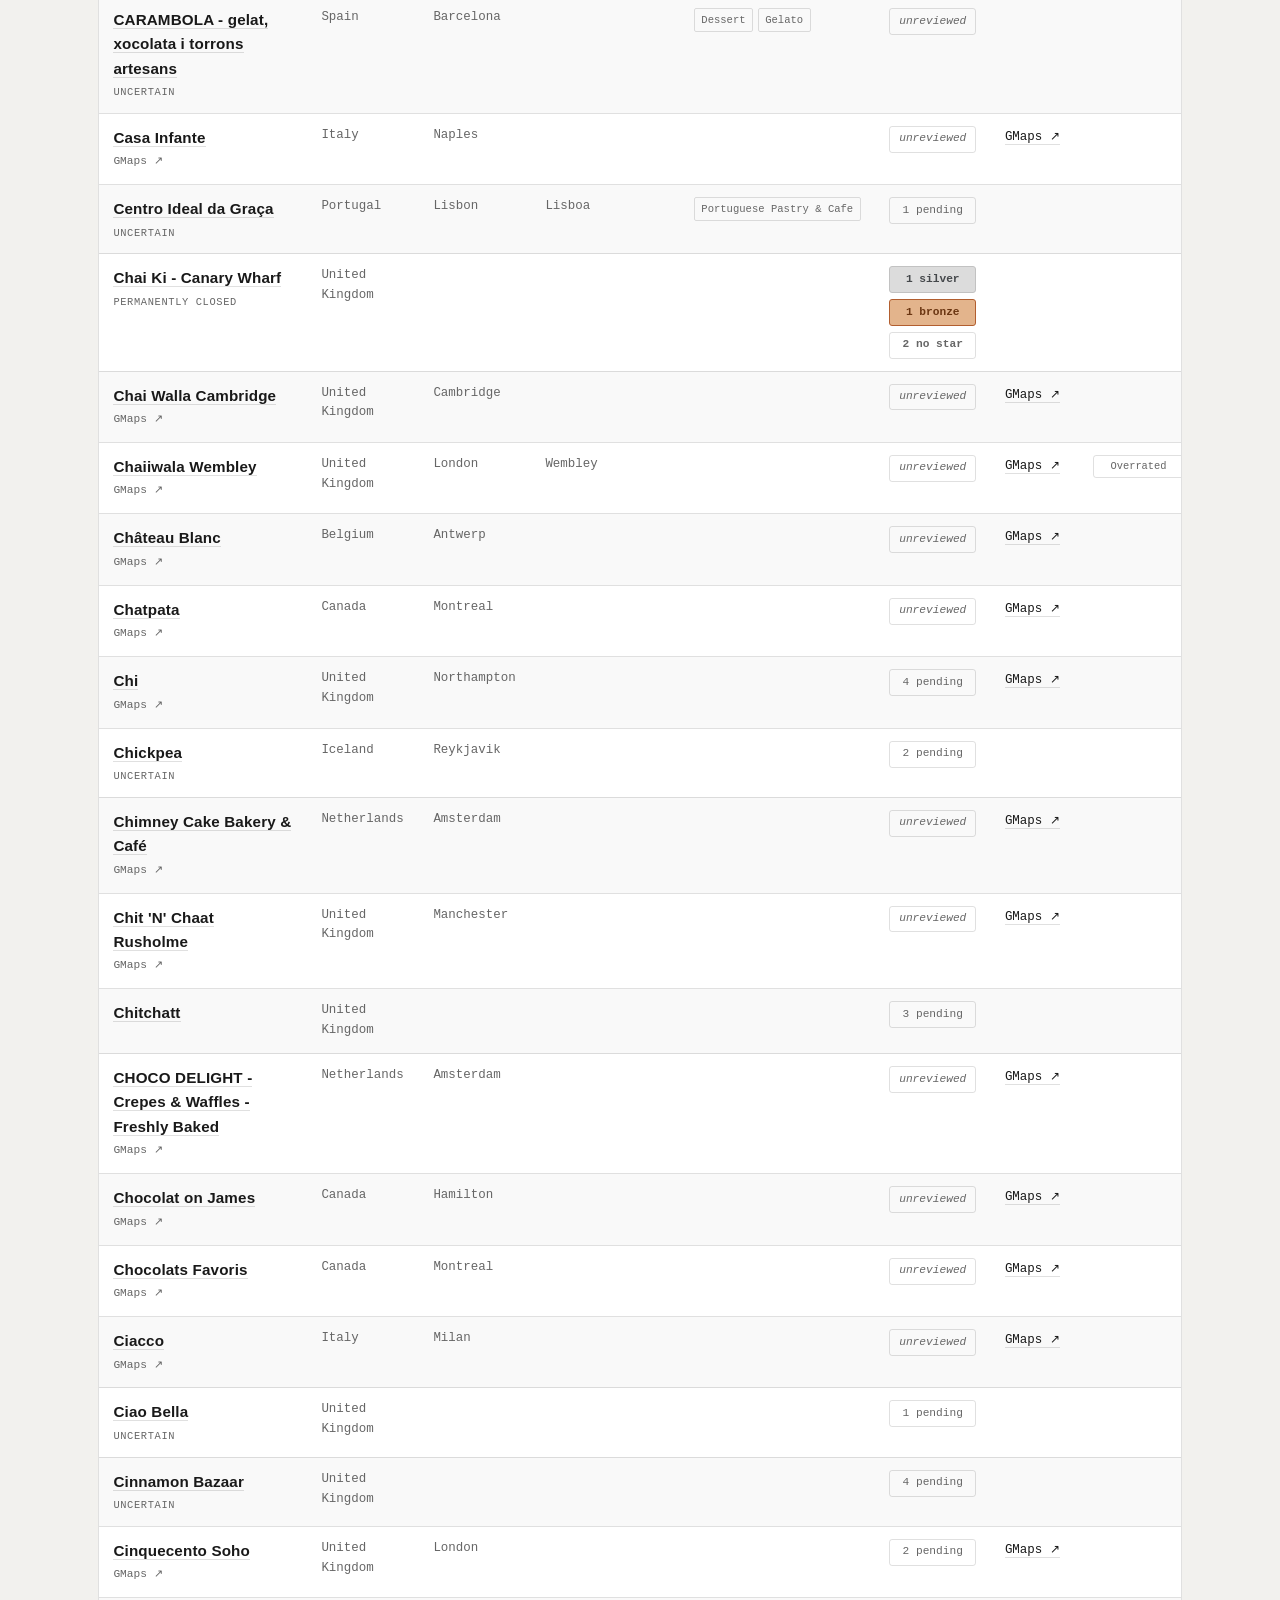
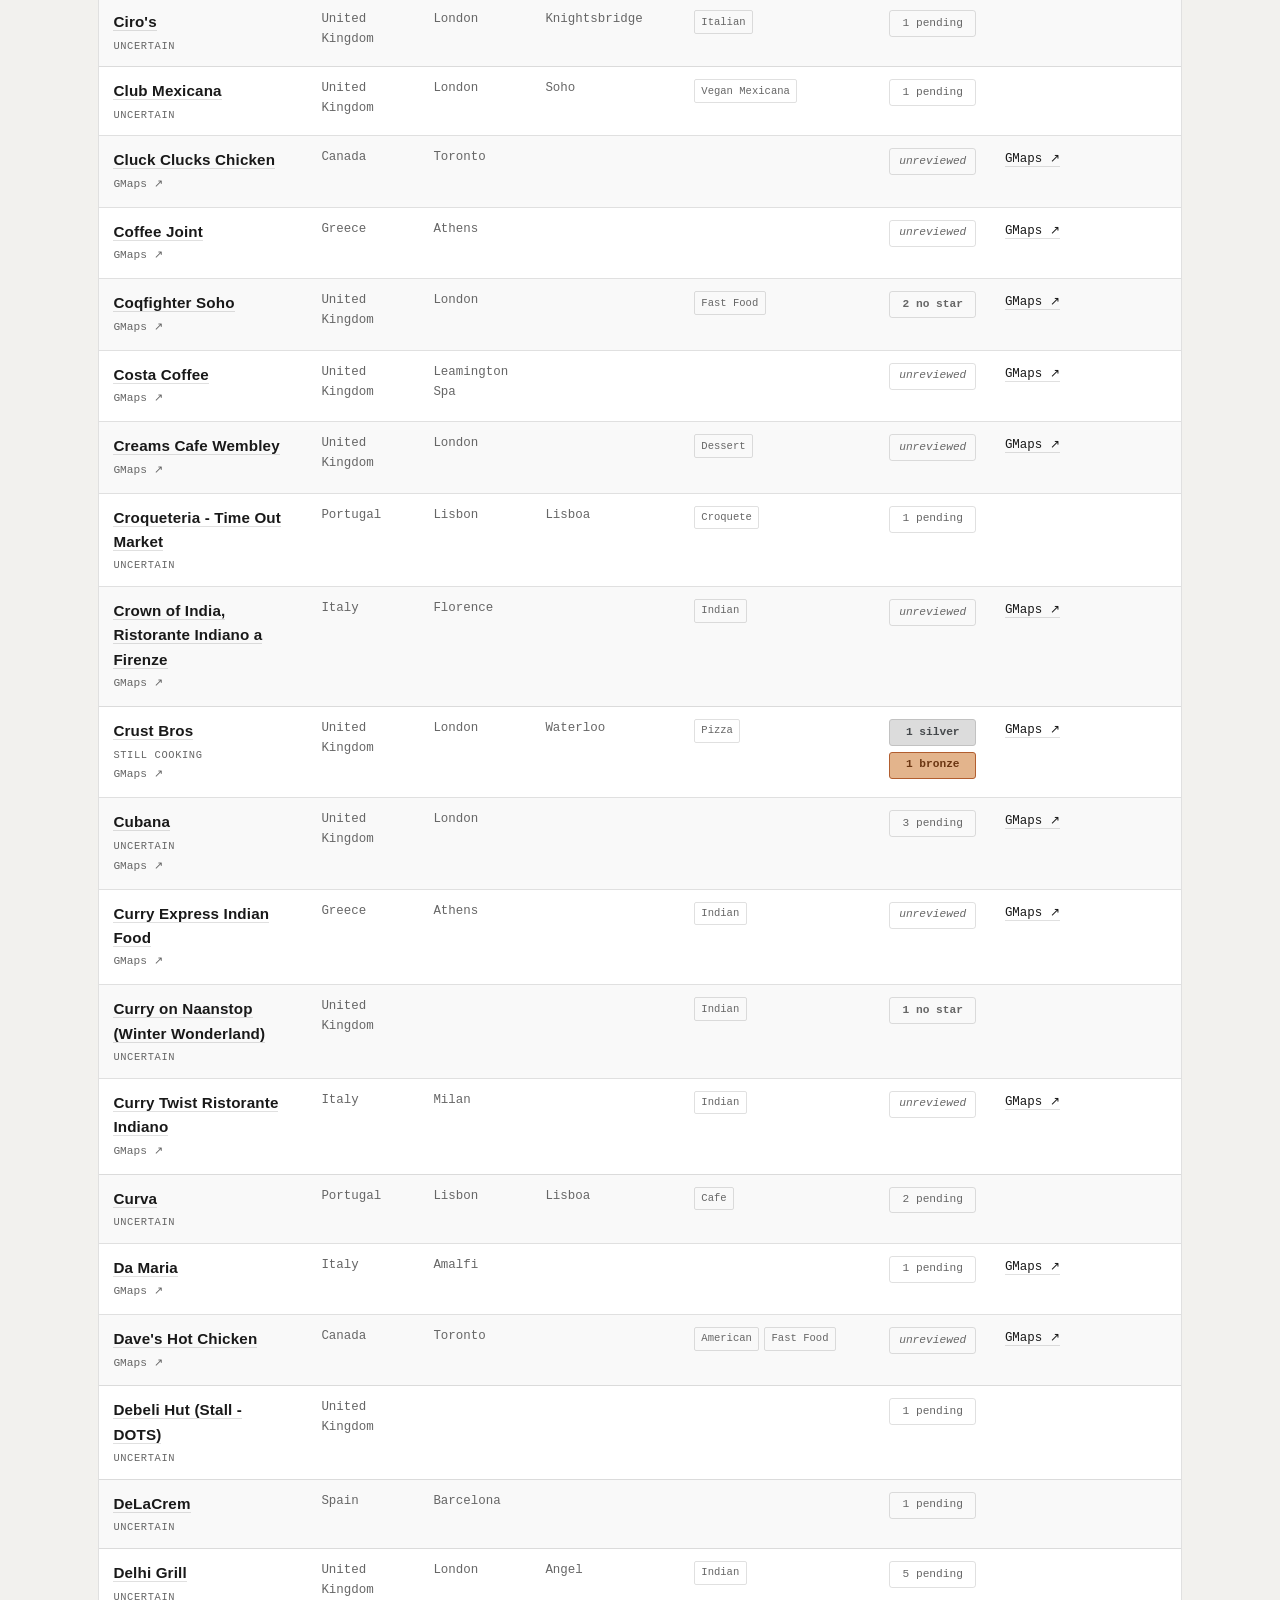
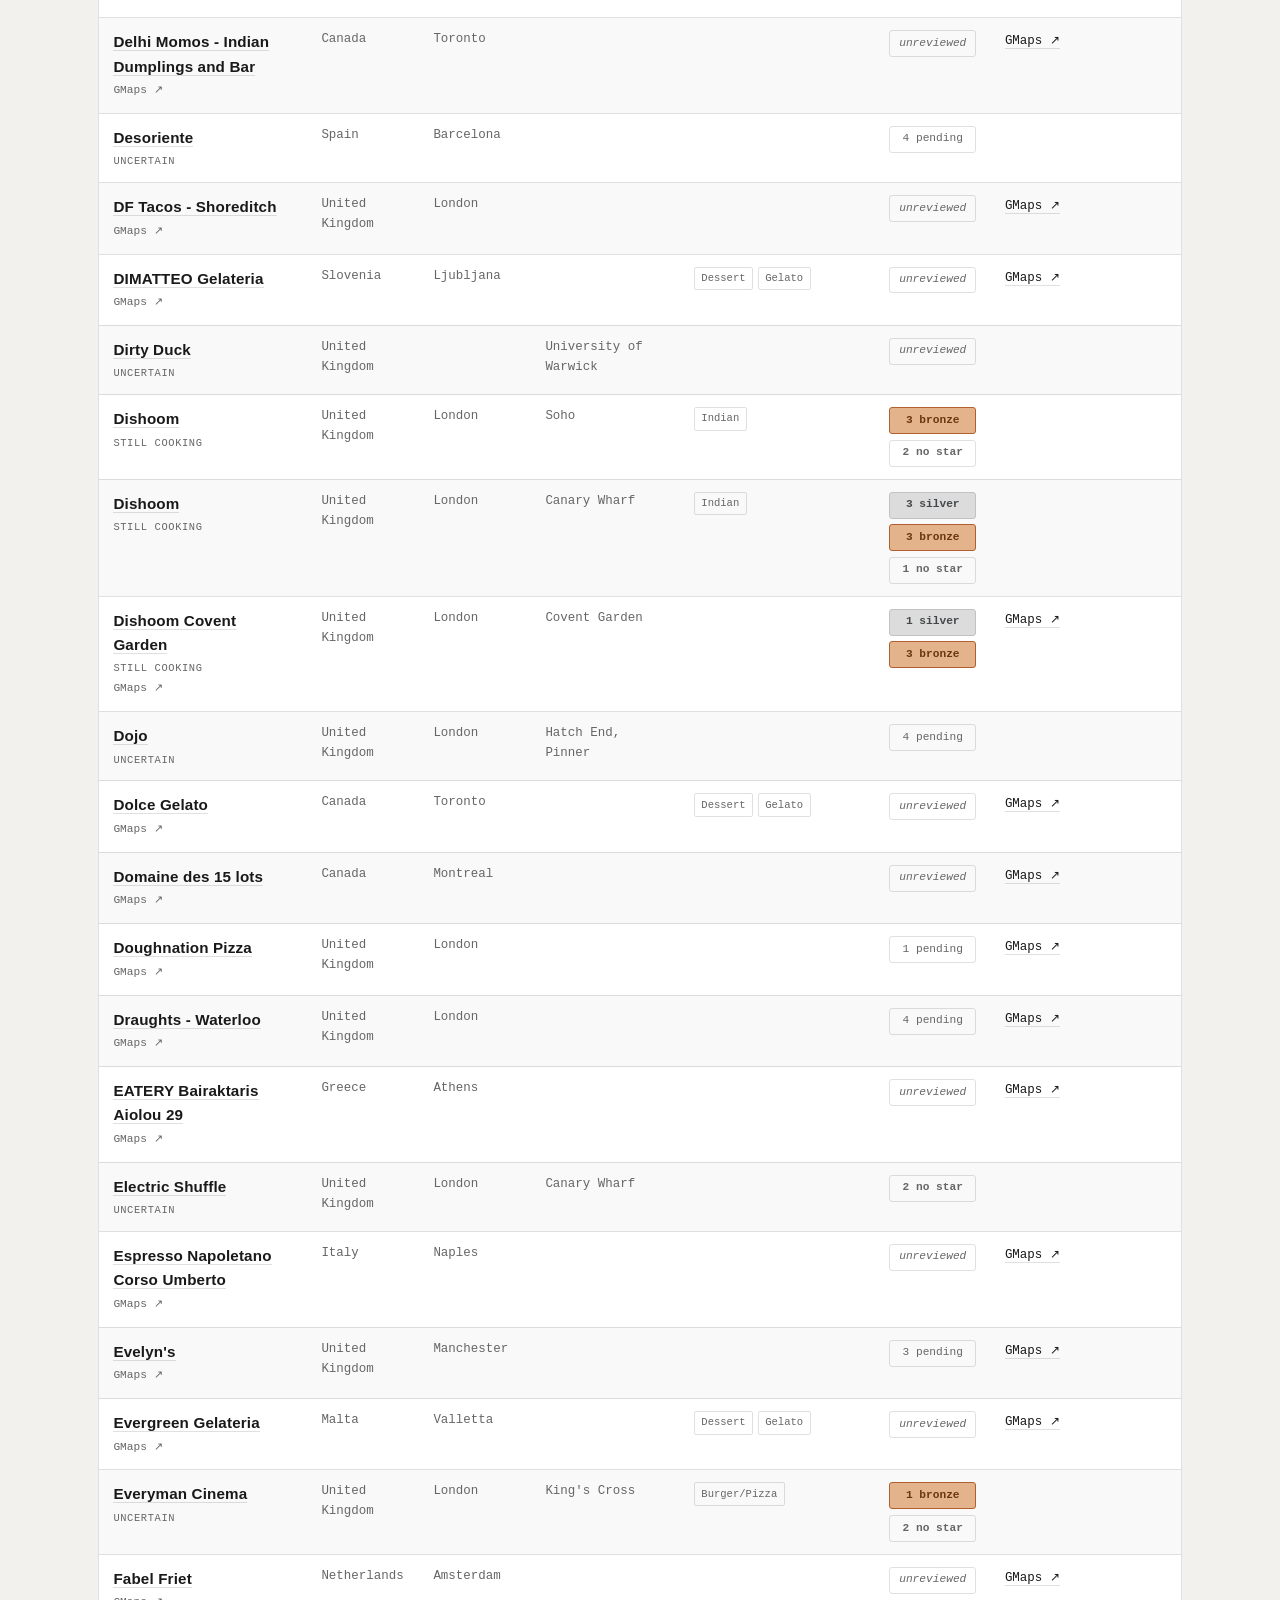
==== commit f1e6022f: "Add 'Buy me a gelato' support link under the tier legend Same outbound-action link style as .nav-gui" ====
--- a/index.html
+++ b/index.html
@@ -44,6 +44,7 @@
       <div class="tier-legend-row"><span class="tier-badge bronze">Bronze</span> Just About Acceptable!</div>
       <div class="tier-legend-row"><span class="tier-badge nostar">No Star</span> Don't get this. This dish should not be served again.</div>
     </div>
+    <p class="support-blurb">If you like this and want to support me, <a class="support-link" href="https://www.paypal.com/paypalme/hamishlacmane/5" target="_blank" rel="noopener">buy me a gelato ↗</a></p>
   </section>
 
   <section class="toolbar" aria-label="Filter restaurants">
--- a/styles.css
+++ b/styles.css
@@ -130,6 +130,20 @@
 }
 .nav-guide-link:hover, .nav-guide-link:focus-visible { color: var(--ink); text-decoration: underline; }
 
+/* "Buy me a gelato" support link — same outbound-action treatment as
+   .nav-guide-link (monospace, small, ink-soft — Star's own accent is
+   still just a neutral grey placeholder, not a real brand colour, so
+   this deliberately doesn't borrow Guide's crimson). Added 2026-08-19,
+   under the tier legend per Hamish. */
+.support-blurb { margin: 0.6rem 0 0; font-size: 0.85rem; color: var(--ink-soft); }
+.support-link {
+  font-family: Consolas, monospace;
+  font-size: 0.75rem;
+  color: var(--ink-soft);
+  text-decoration: none;
+}
+.support-link:hover, .support-link:focus-visible { color: var(--ink); text-decoration: underline; }
+
 /* ---- intro text box (matches Guide's .guide-intro) ---- */
 .star-intro {
   padding: 1.1rem 0;
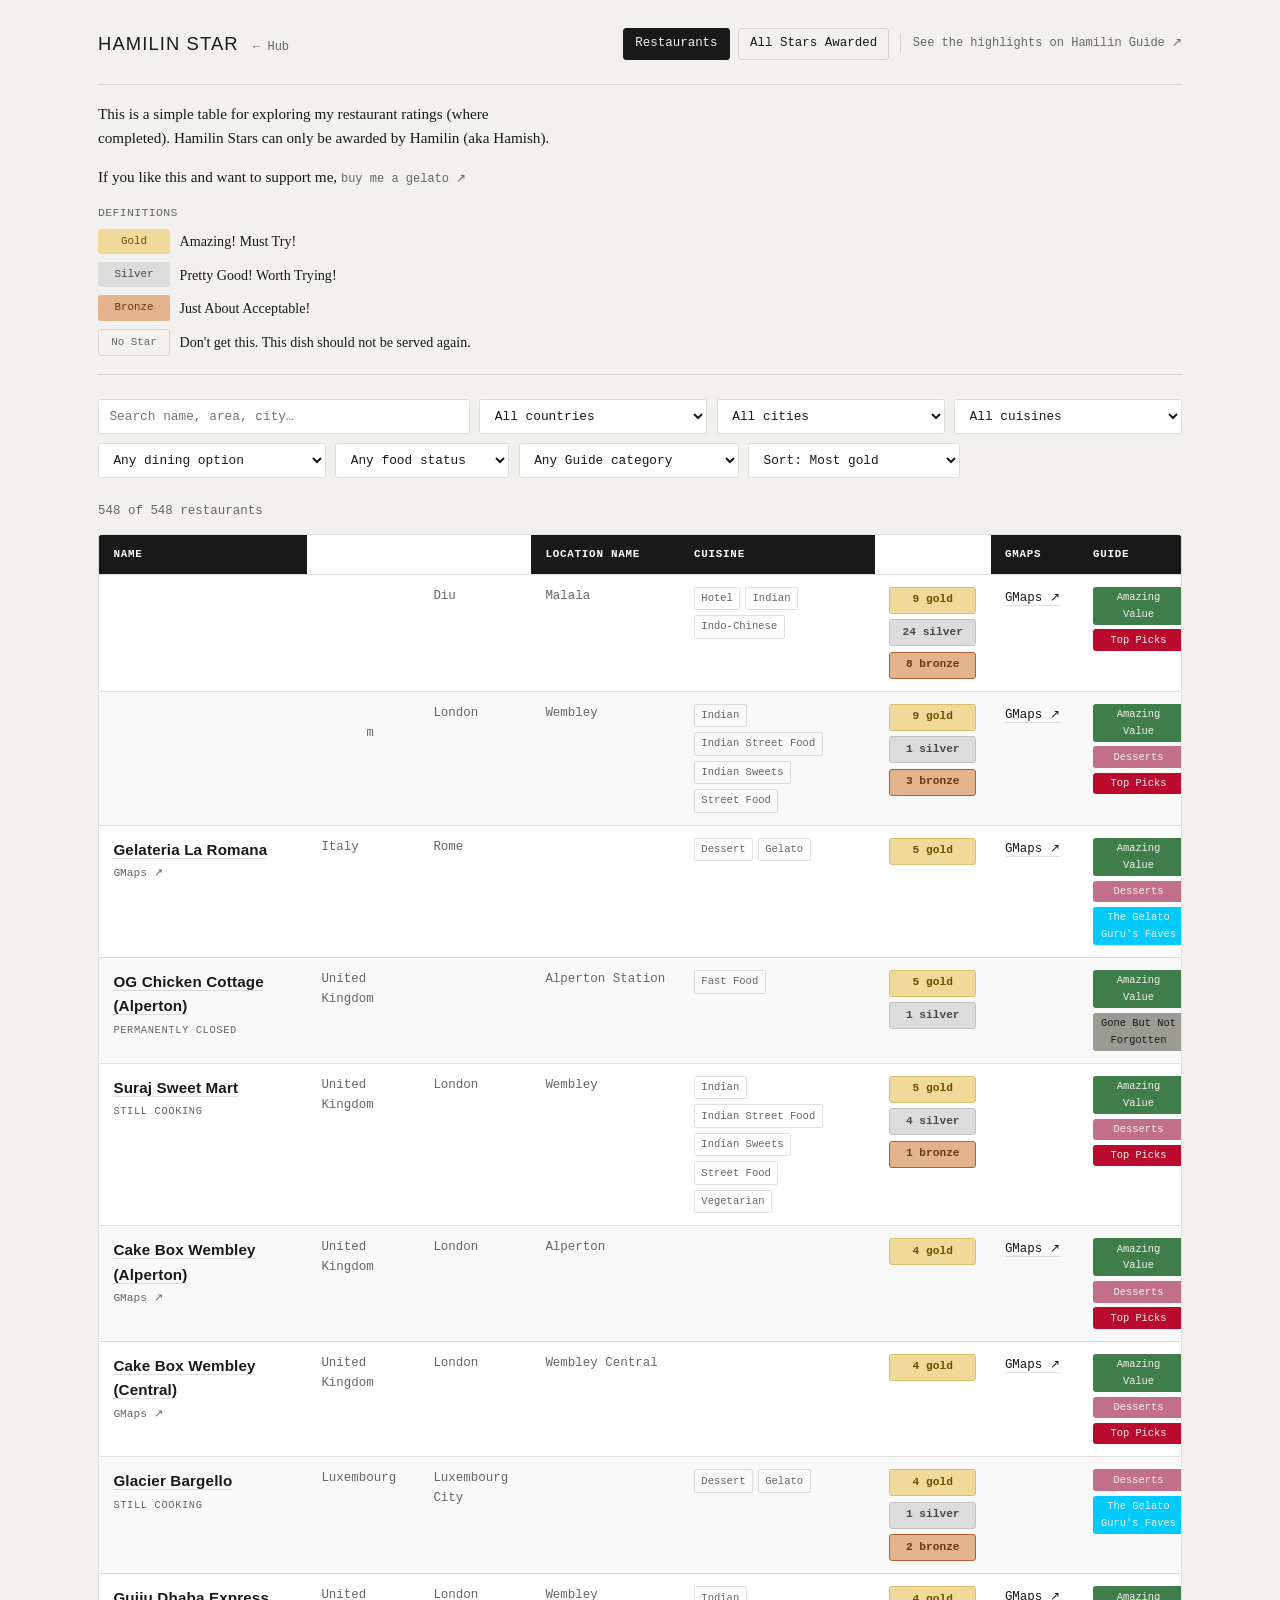
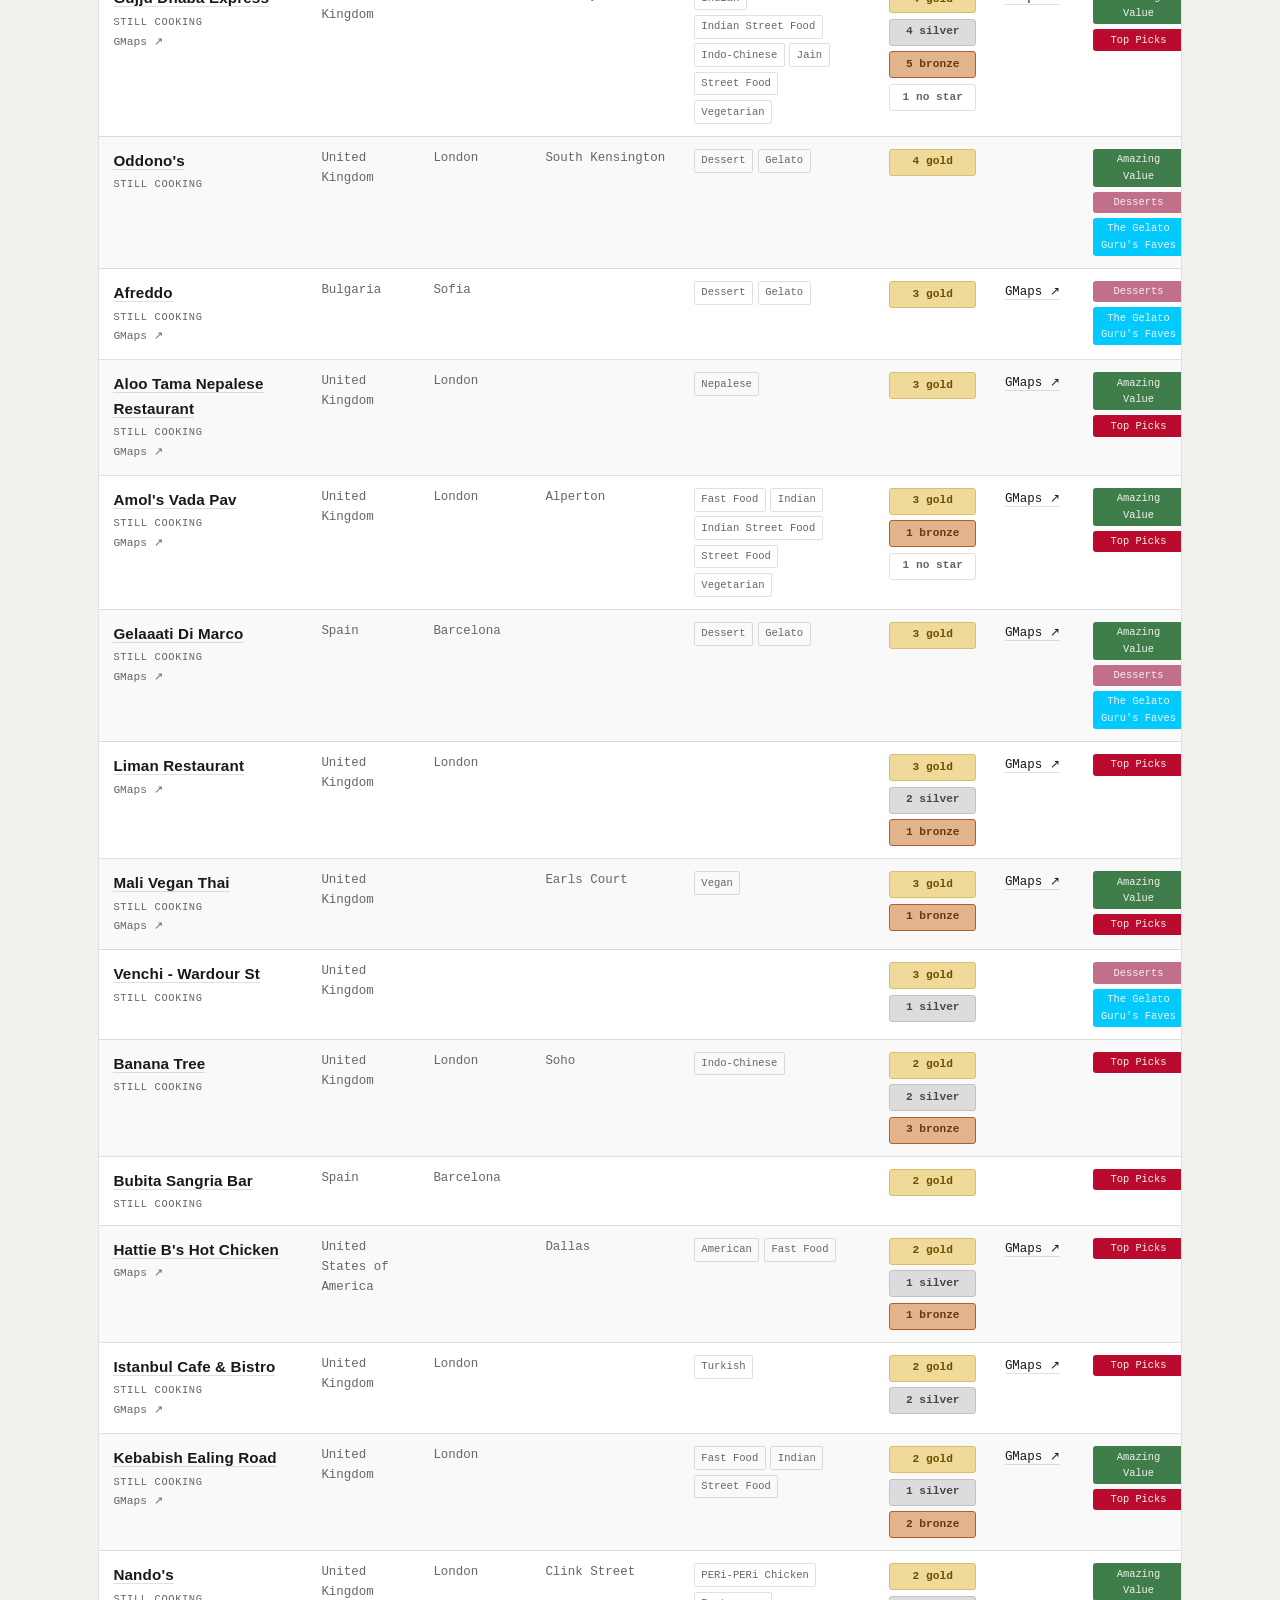
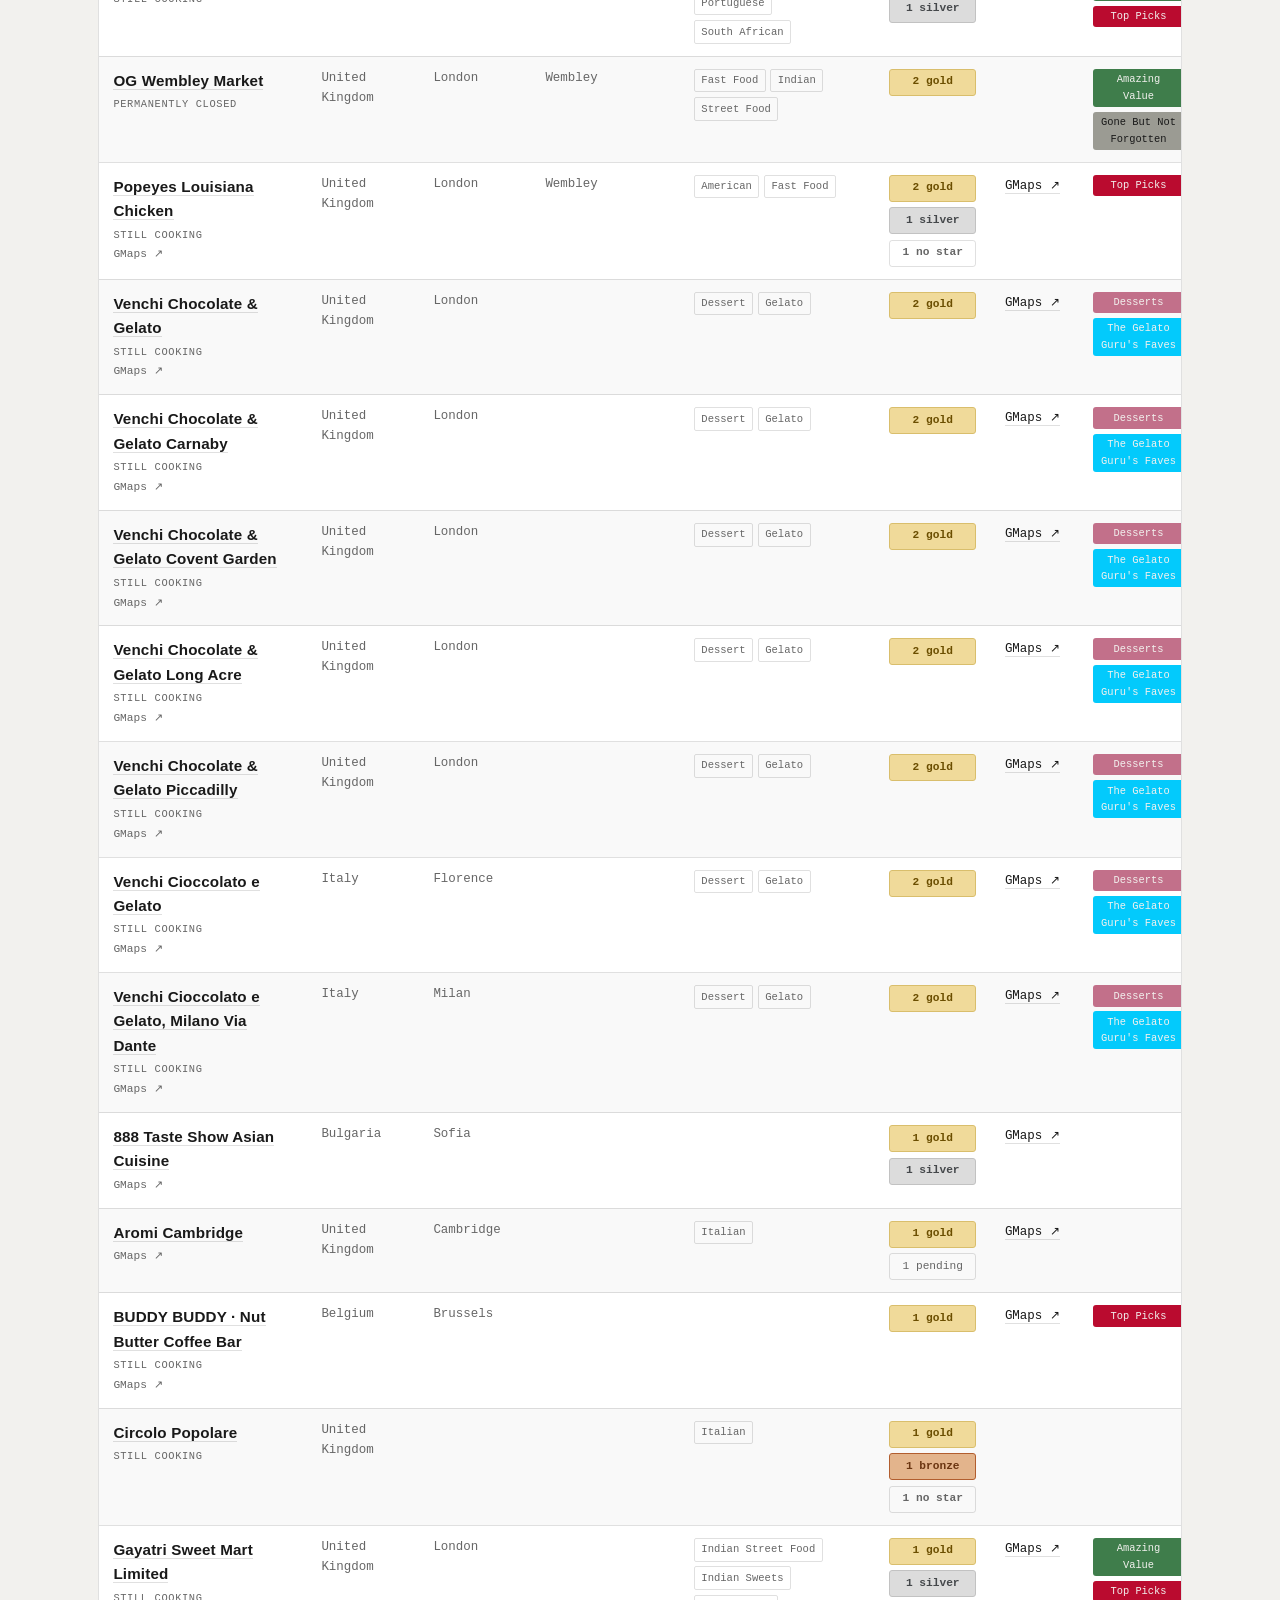
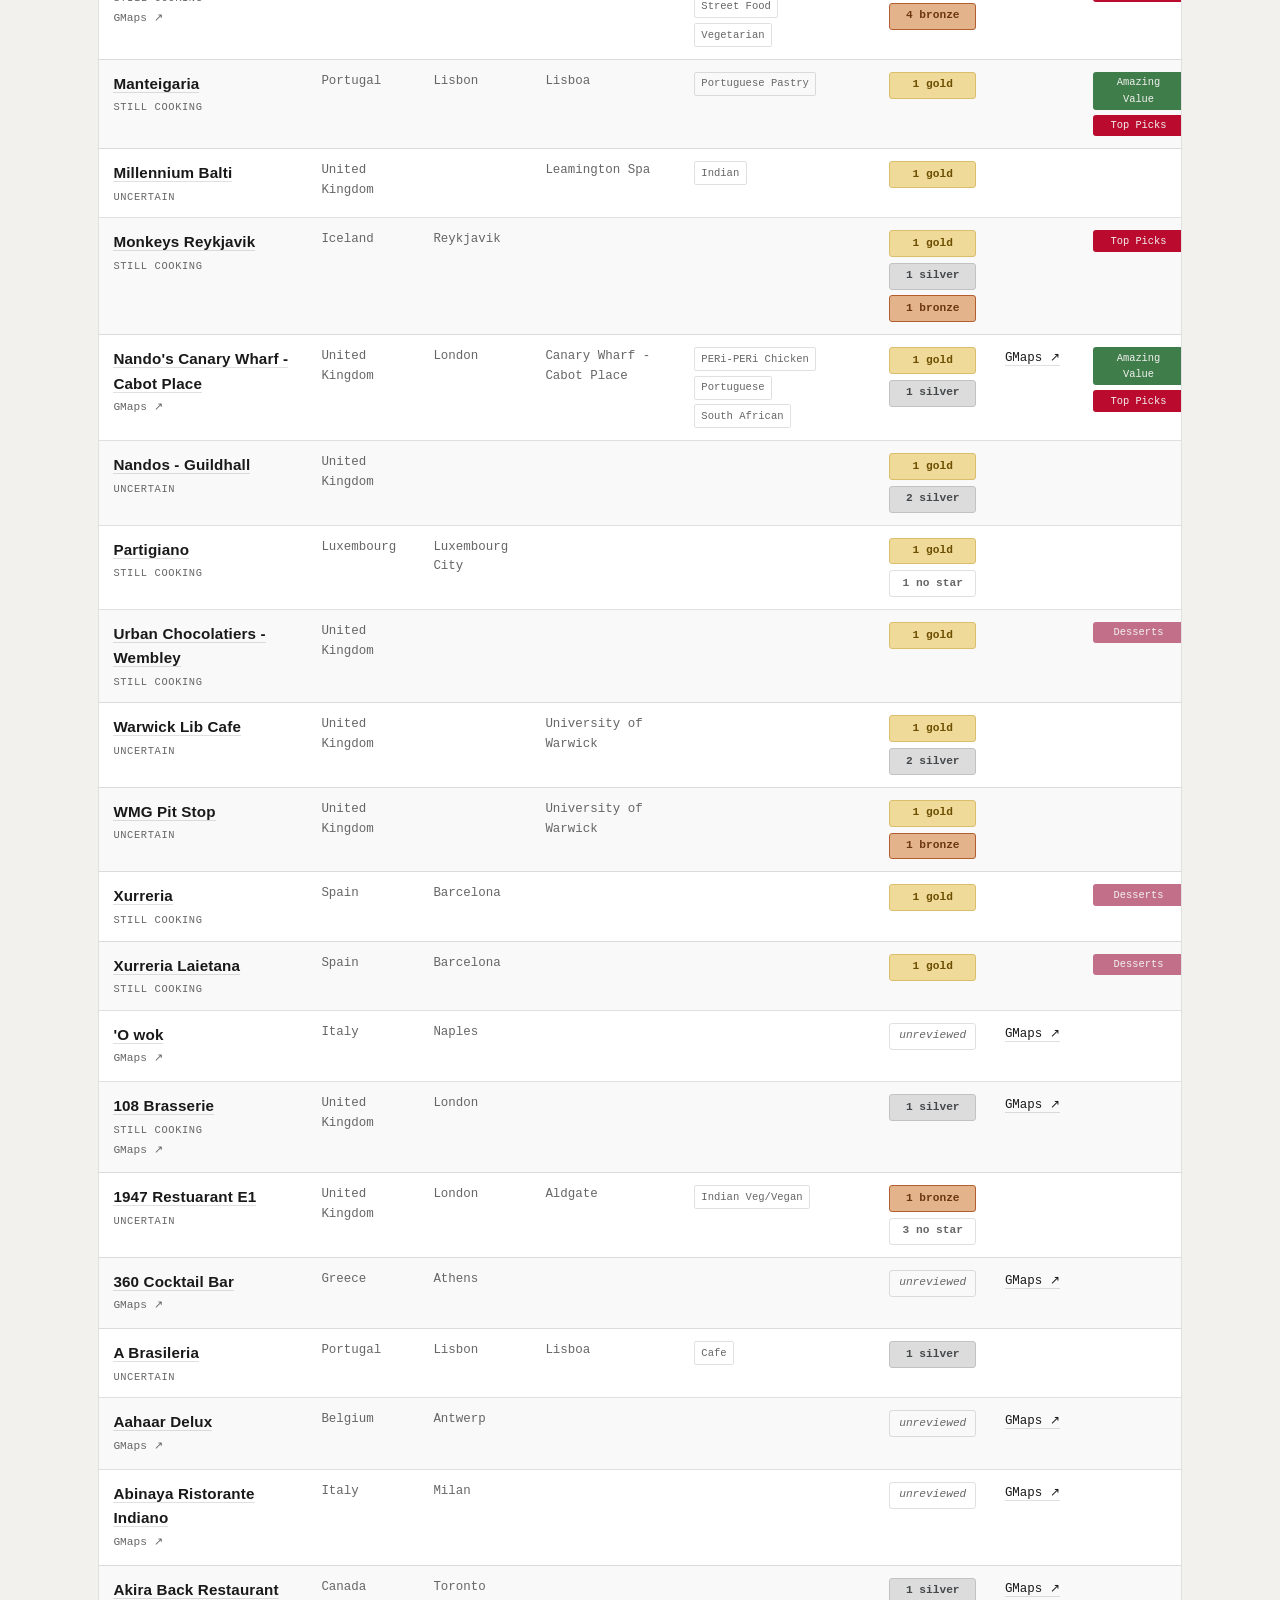
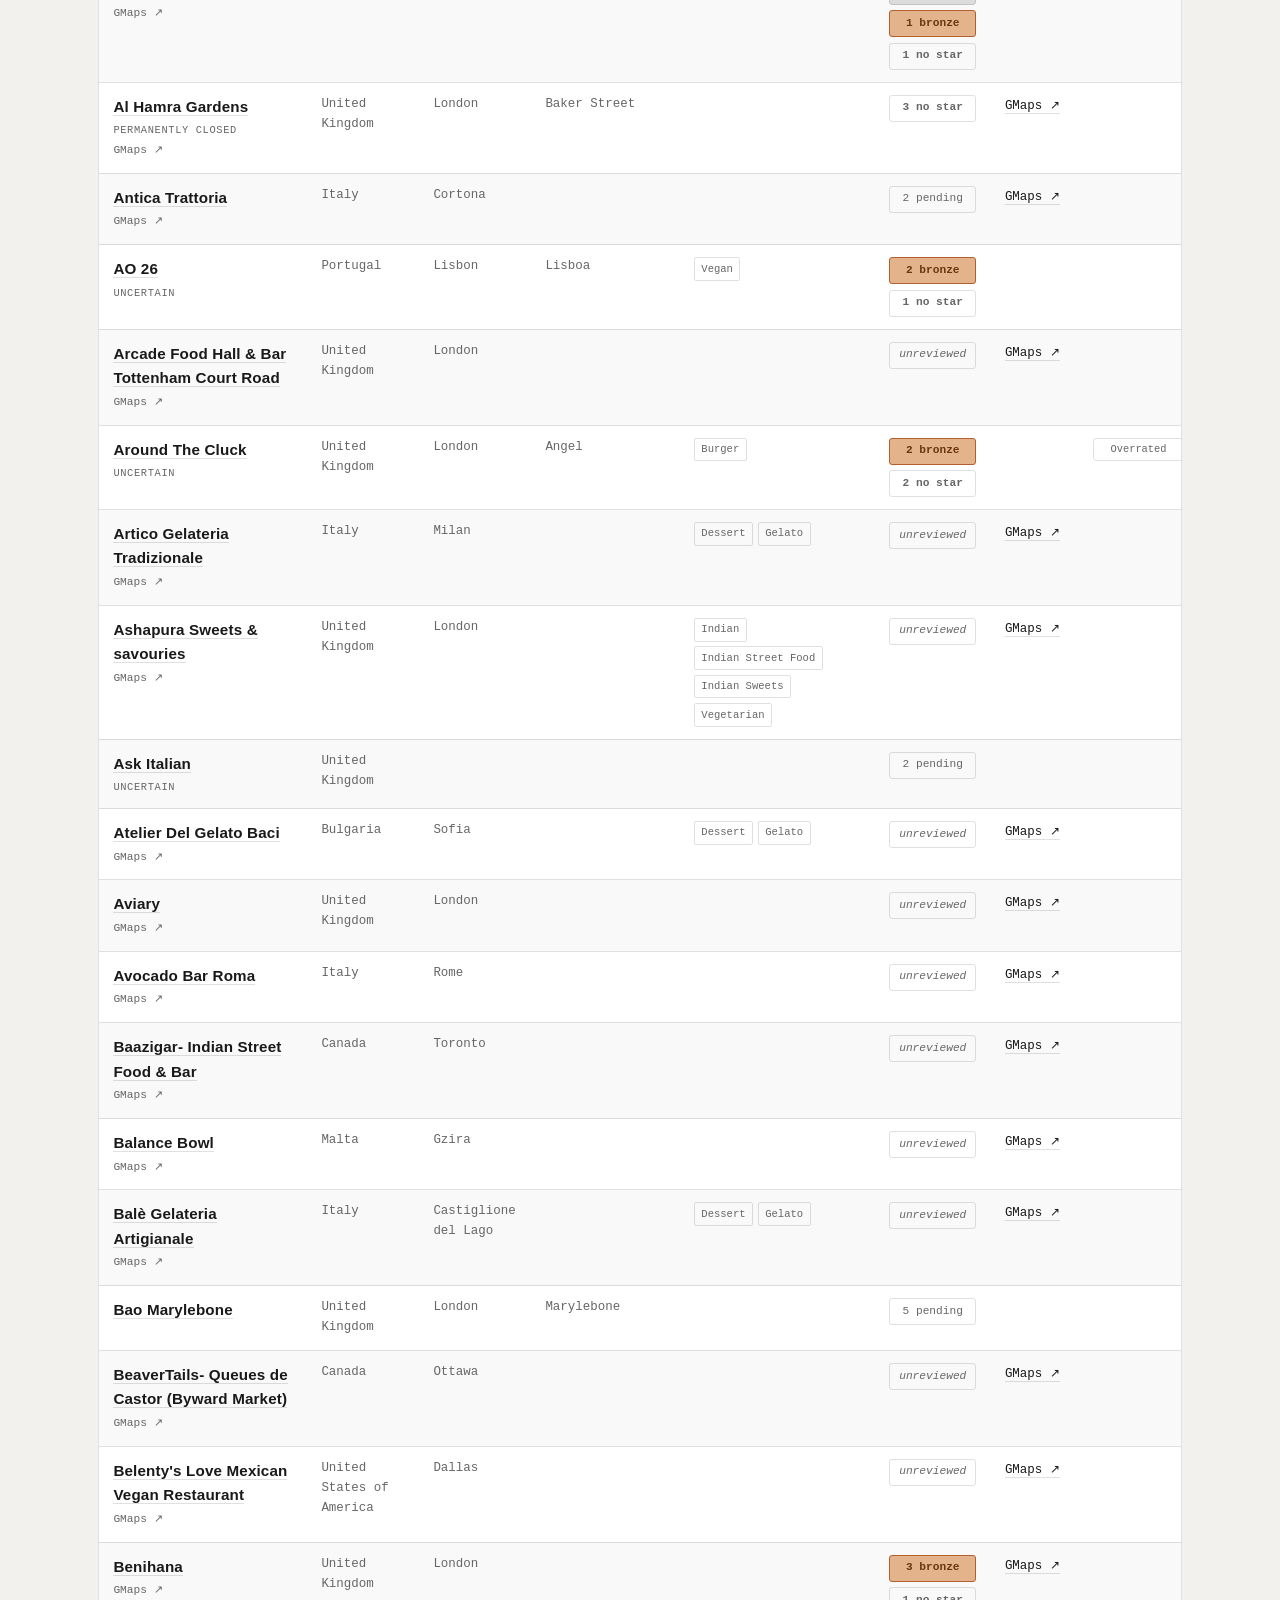
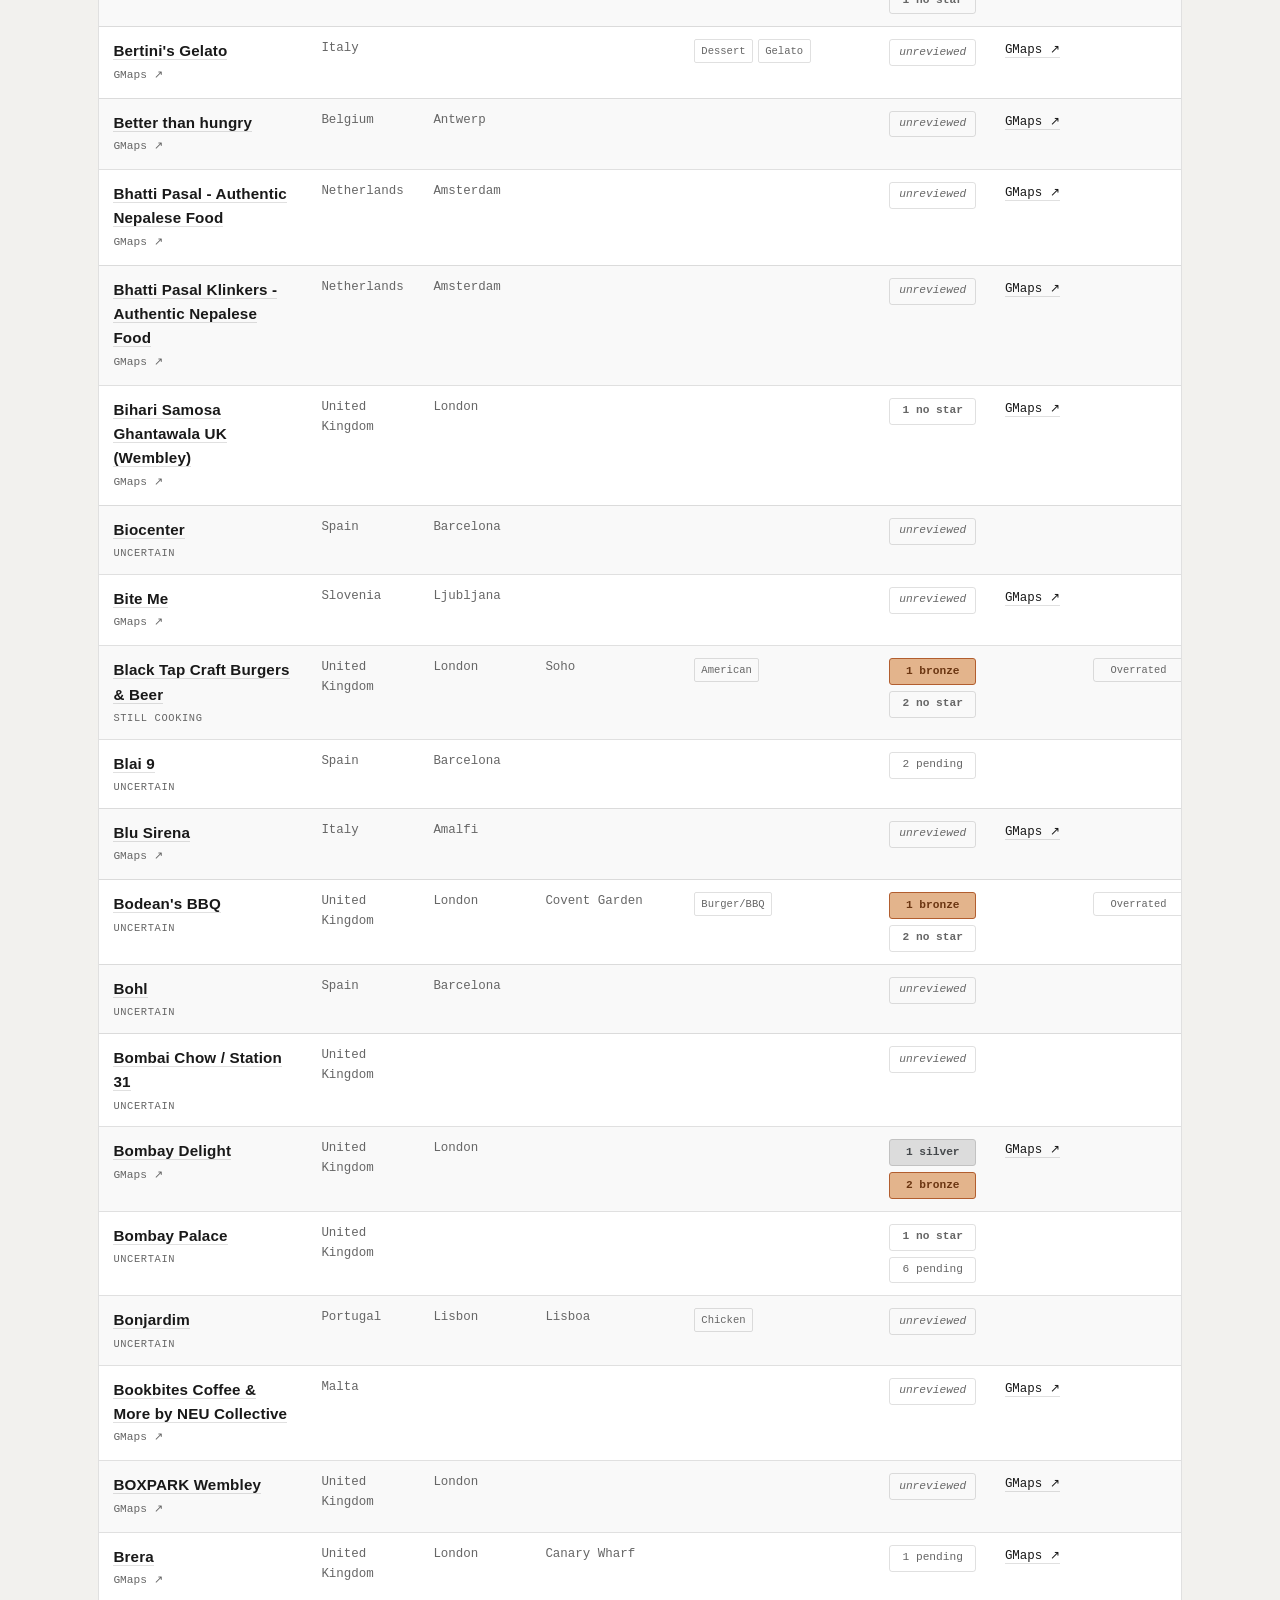
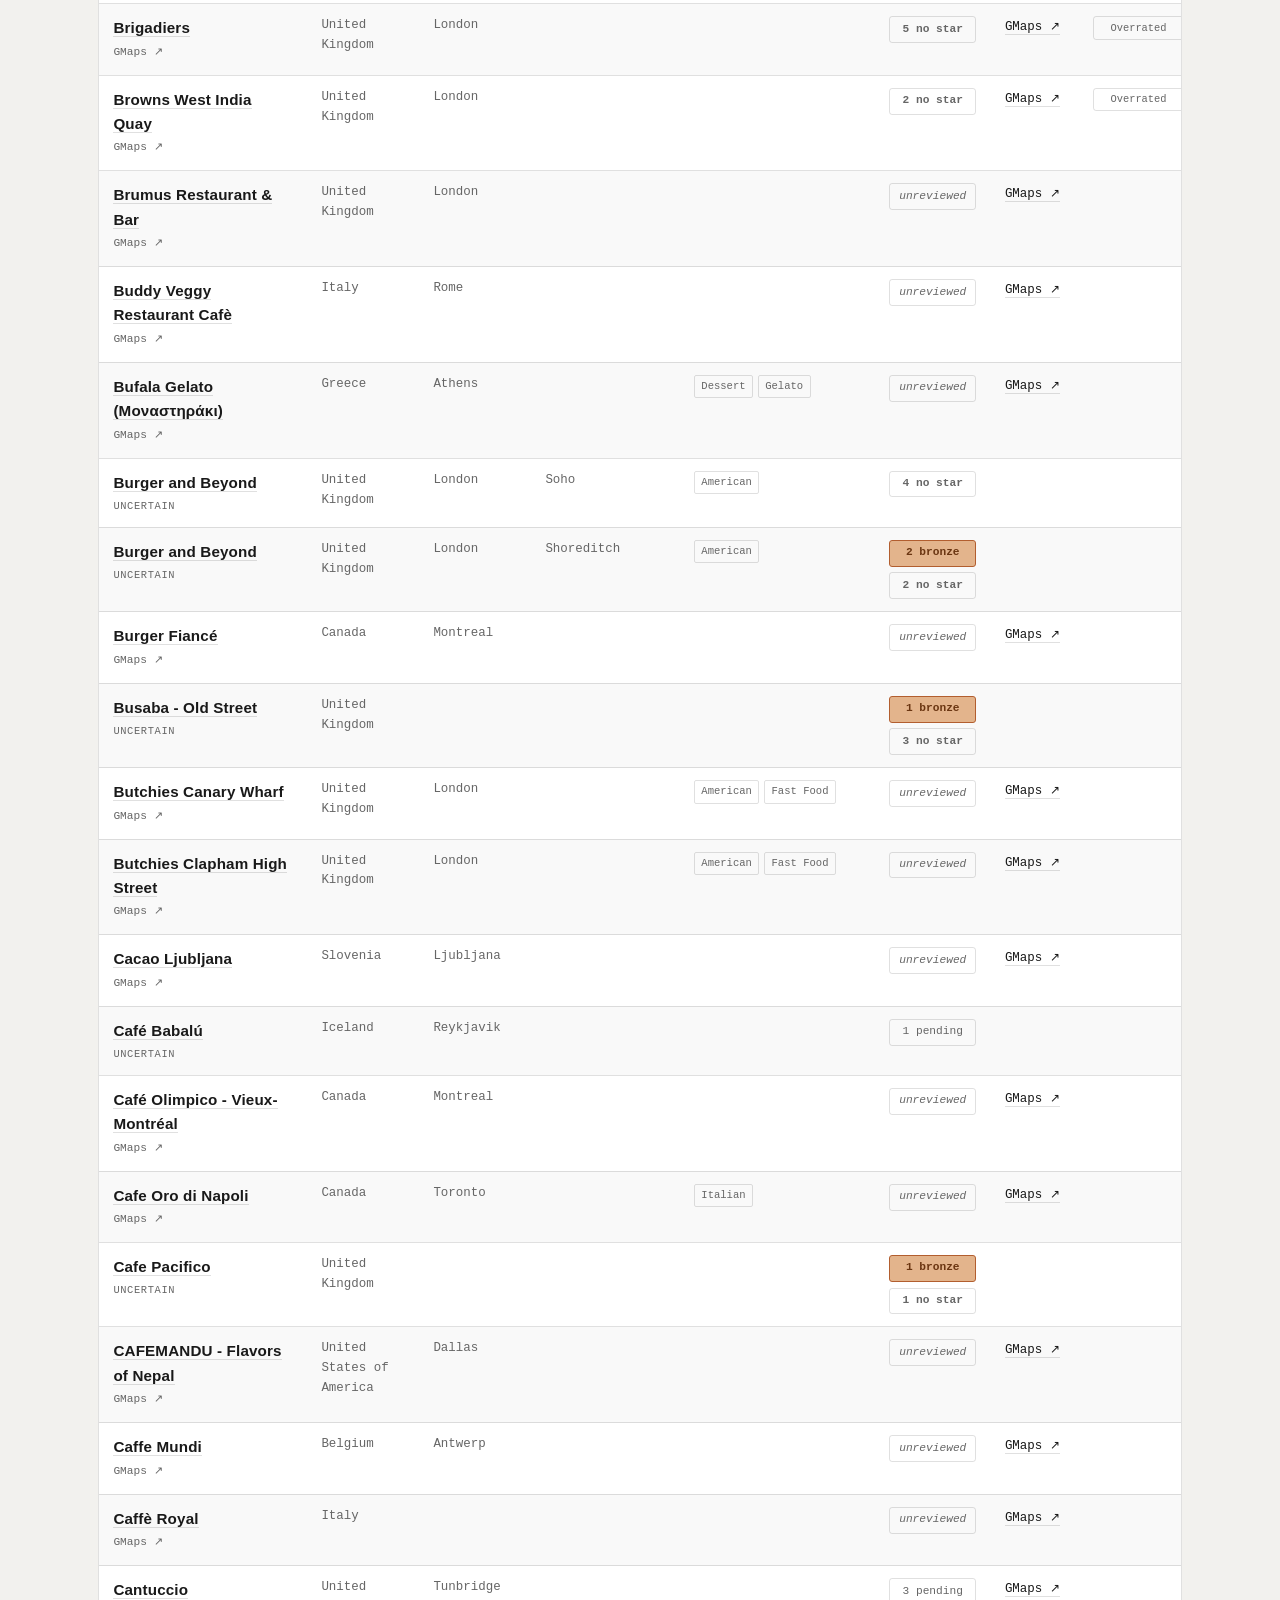
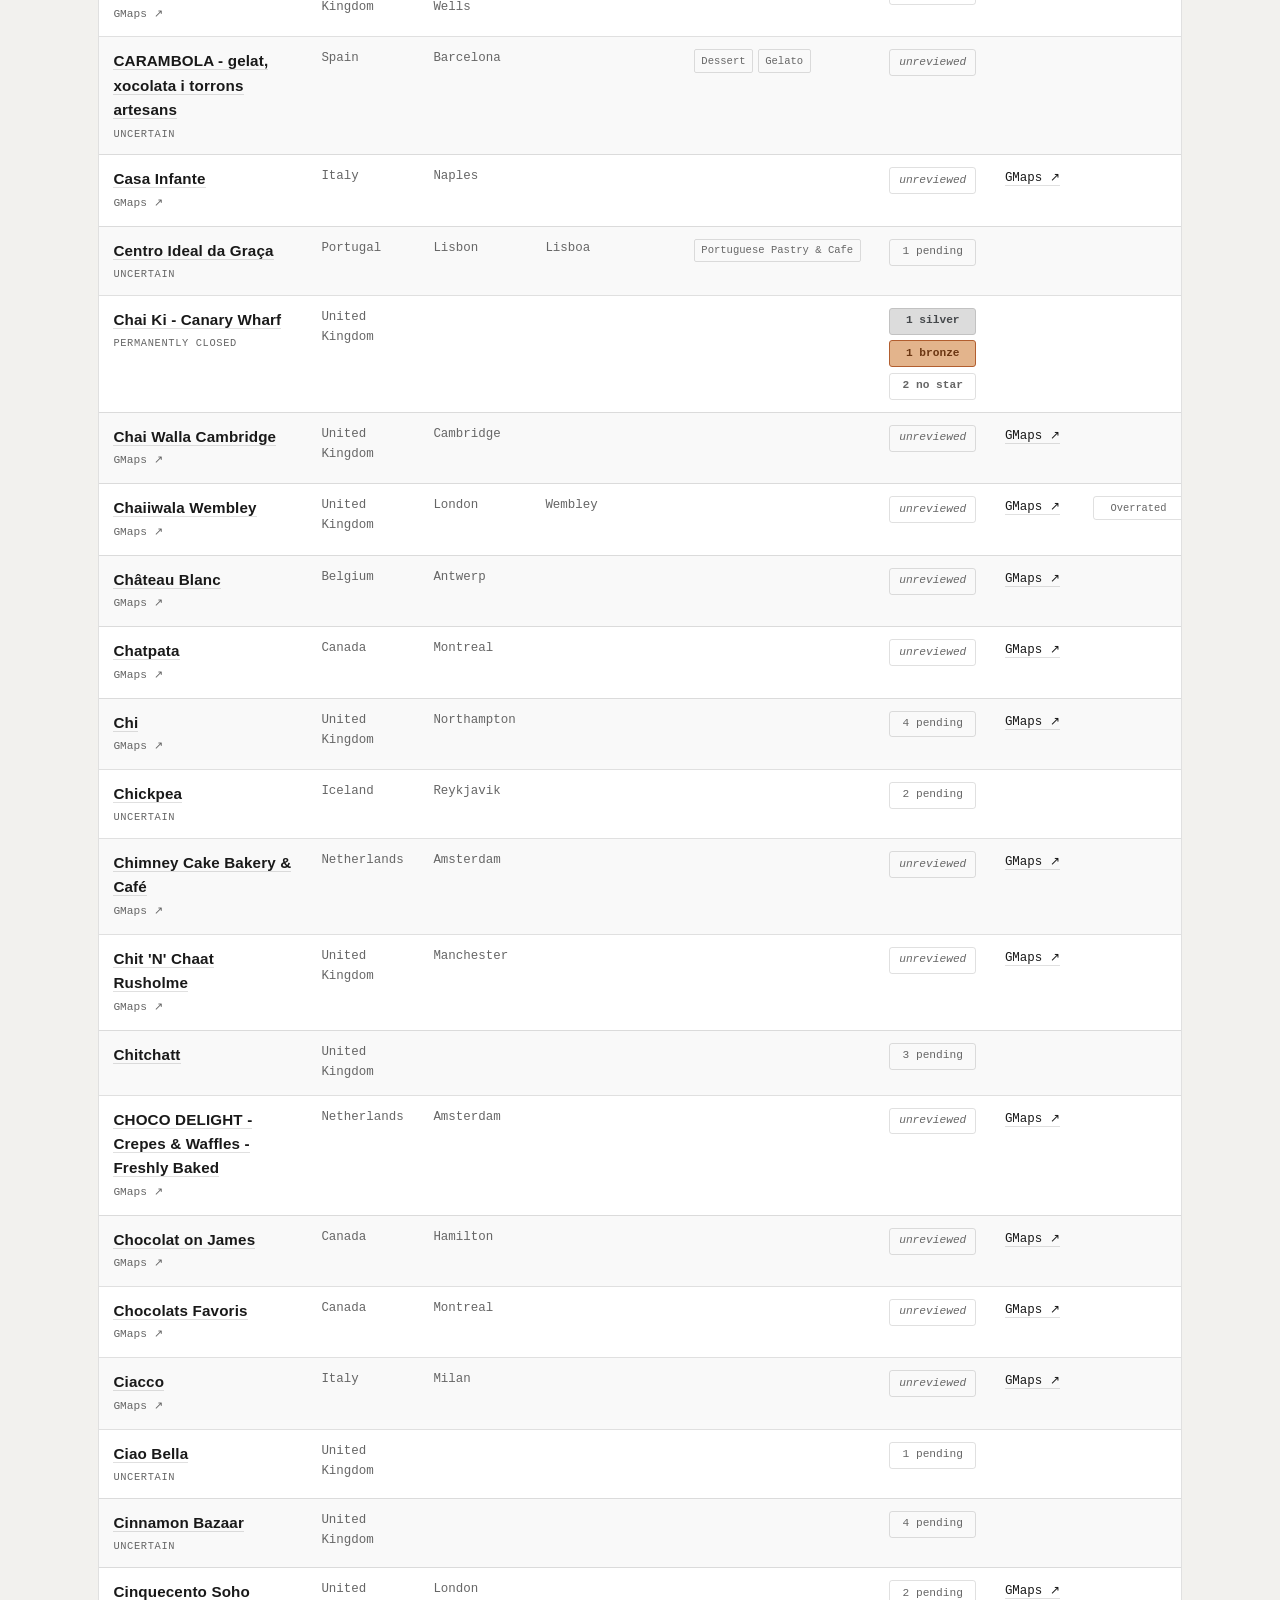
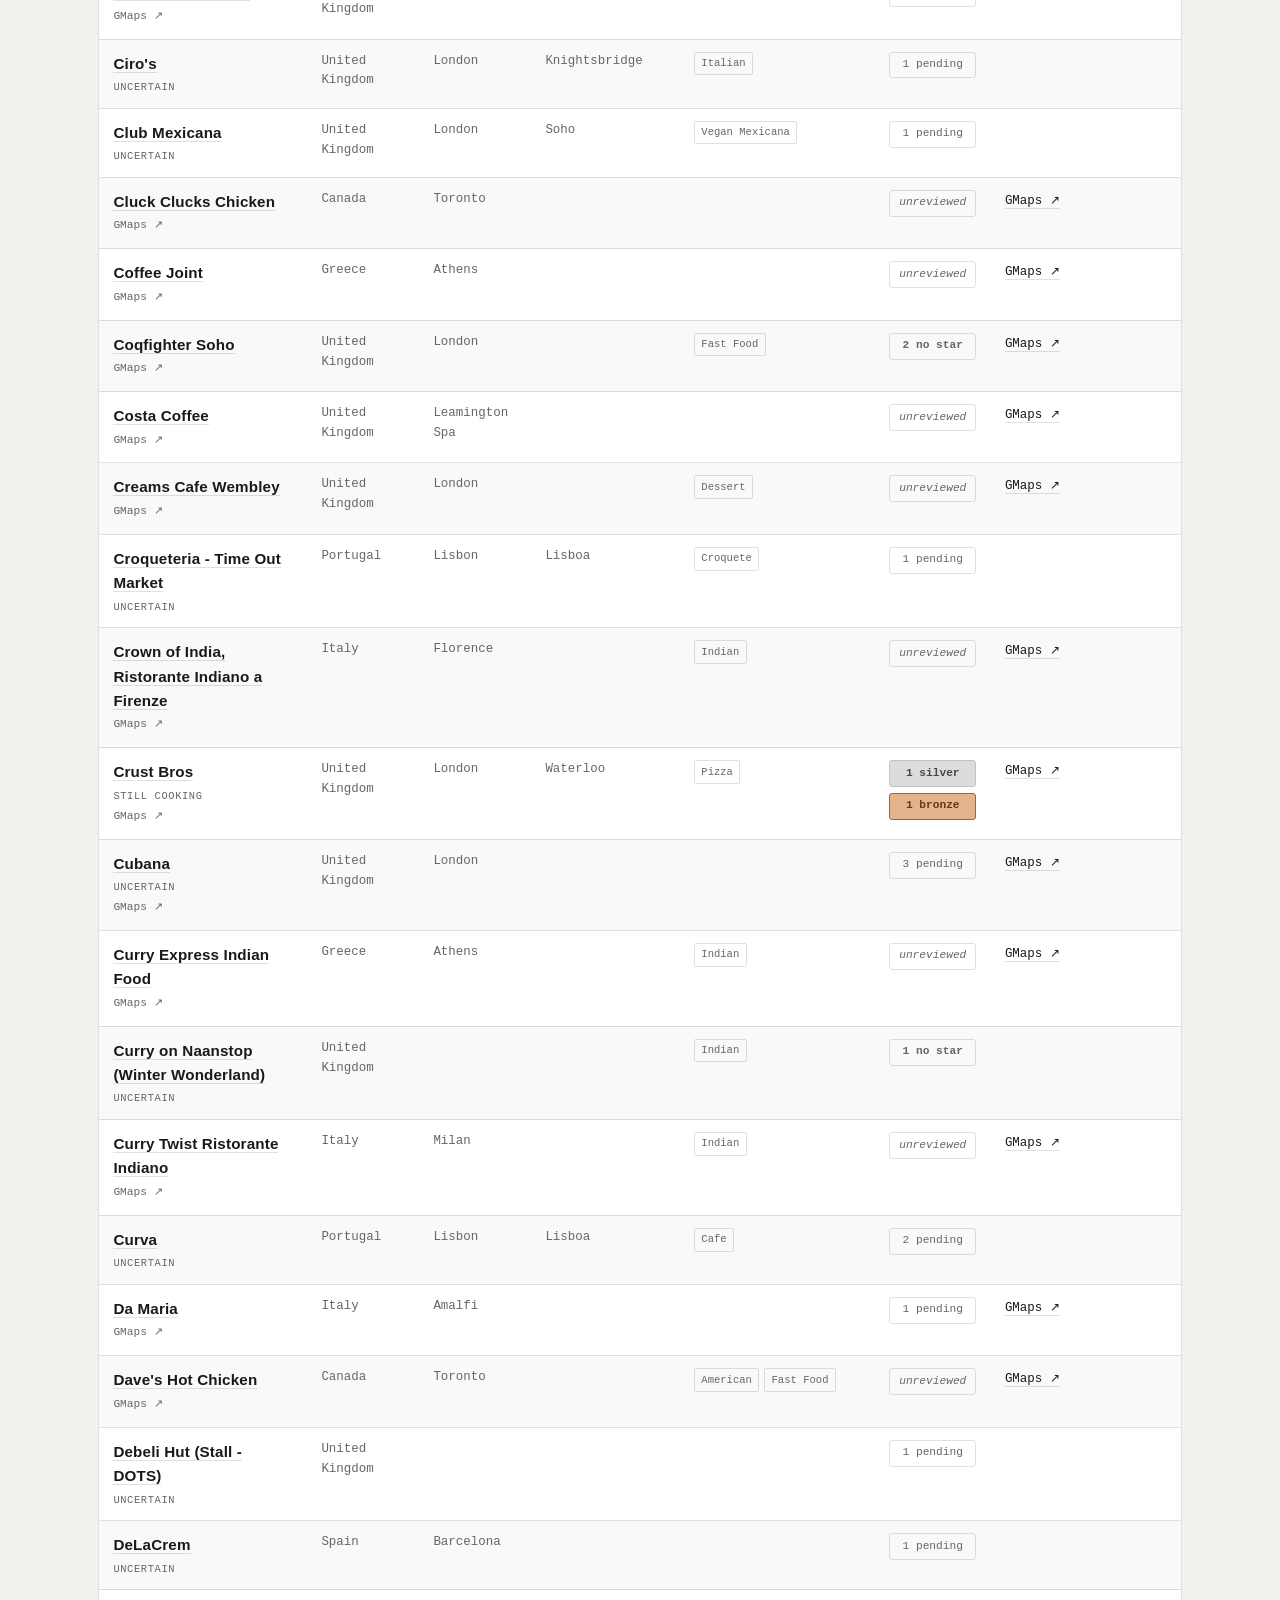
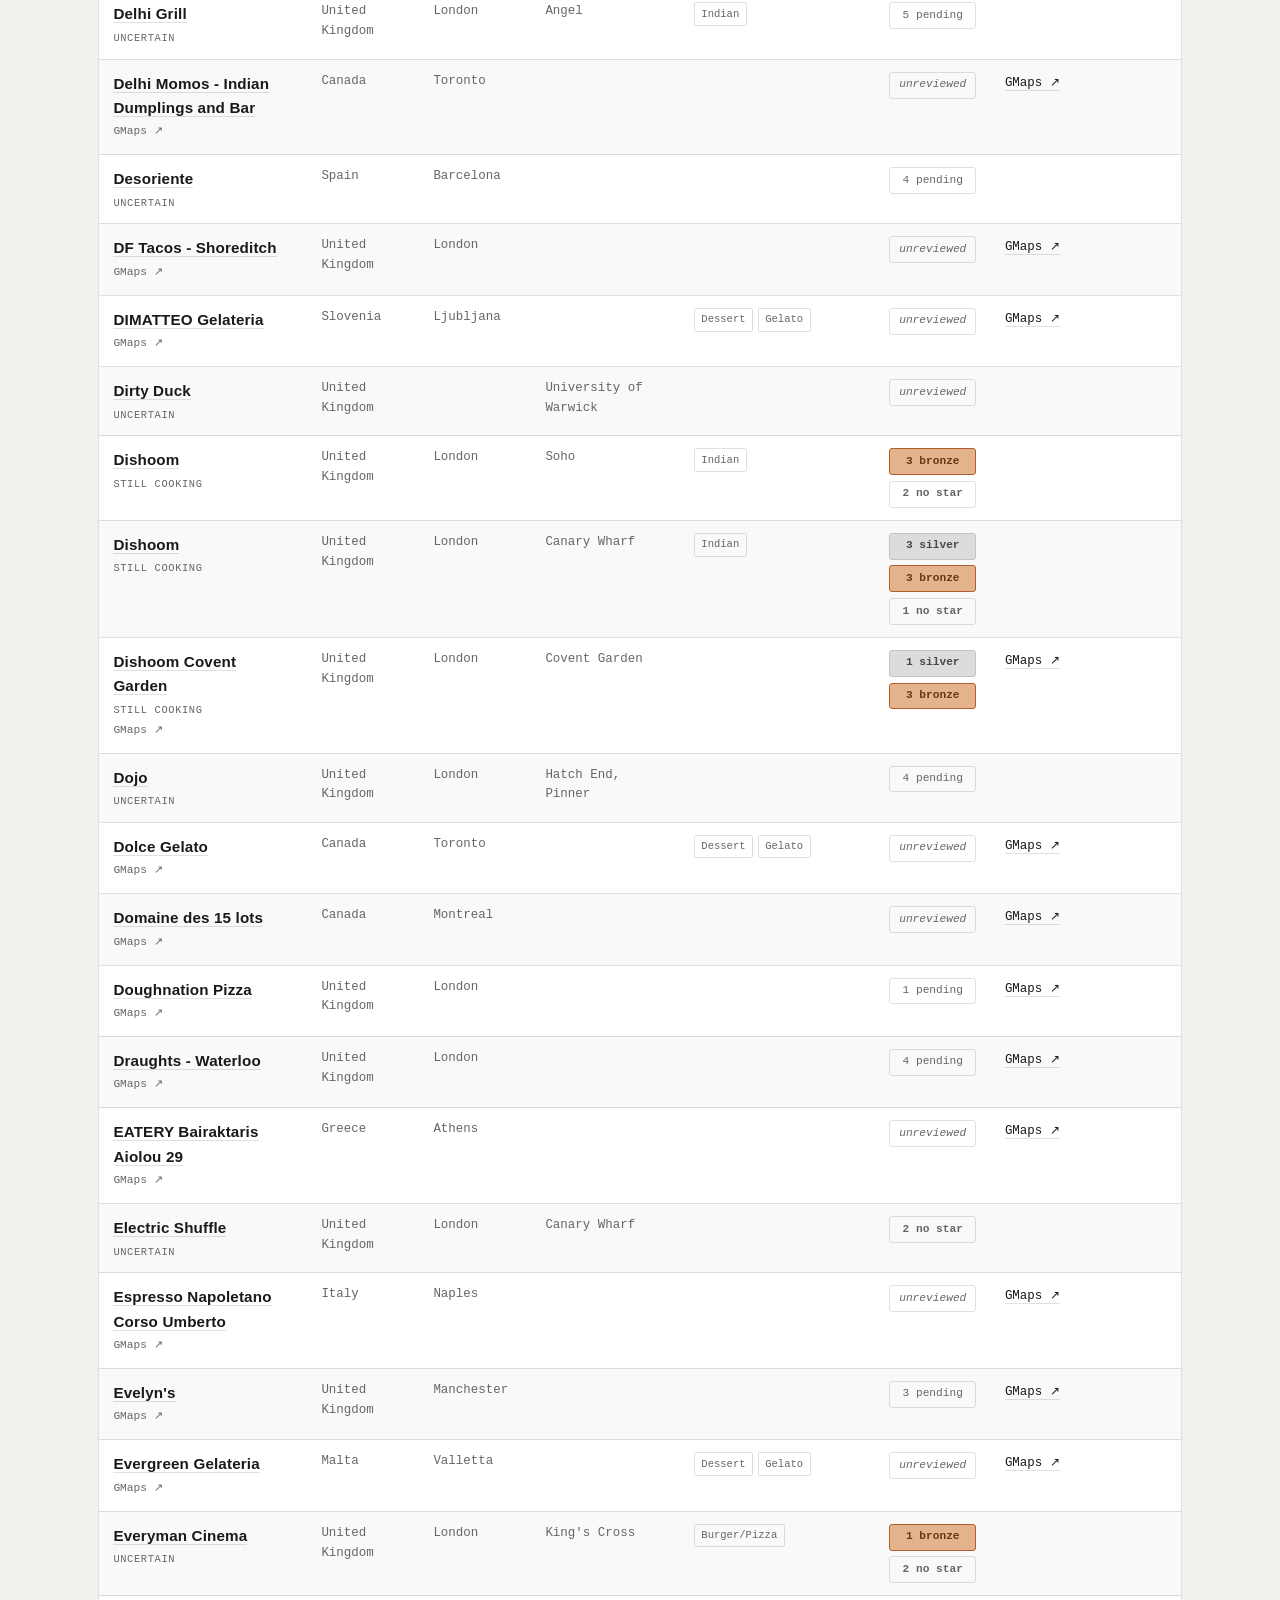
==== commit 6cff823d: "Tier legend: fix spacing bug, add Definitions label, move support blurb Two fixes per Hamish's live " ====
--- a/index.html
+++ b/index.html
@@ -38,13 +38,14 @@
 
   <section class="star-intro">
     <p>This is a simple table for exploring my restaurant ratings (where completed). Hamilin Stars can only be awarded by Hamilin (aka Hamish).</p>
+    <p>If you like this and want to support me, <a class="support-link" href="https://www.paypal.com/paypalme/hamishlacmane/5" target="_blank" rel="noopener">buy me a gelato ↗</a></p>
+    <p class="tier-legend-label">Definitions</p>
     <div class="tier-legend">
       <div class="tier-legend-row"><span class="tier-badge gold">Gold</span> Amazing! Must Try!</div>
       <div class="tier-legend-row"><span class="tier-badge silver">Silver</span> Pretty Good! Worth Trying!</div>
       <div class="tier-legend-row"><span class="tier-badge bronze">Bronze</span> Just About Acceptable!</div>
       <div class="tier-legend-row"><span class="tier-badge nostar">No Star</span> Don't get this. This dish should not be served again.</div>
     </div>
-    <p class="support-blurb">If you like this and want to support me, <a class="support-link" href="https://www.paypal.com/paypalme/hamishlacmane/5" target="_blank" rel="noopener">buy me a gelato ↗</a></p>
   </section>
 
   <section class="toolbar" aria-label="Filter restaurants">
--- a/styles.css
+++ b/styles.css
@@ -135,7 +135,6 @@
    still just a neutral grey placeholder, not a real brand colour, so
    this deliberately doesn't borrow Guide's crimson). Added 2026-08-19,
    under the tier legend per Hamish. */
-.support-blurb { margin: 0.6rem 0 0; font-size: 0.85rem; color: var(--ink-soft); }
 .support-link {
   font-family: Consolas, monospace;
   font-size: 0.75rem;
@@ -153,6 +152,14 @@
 }
 .star-intro p { max-width: 60ch; margin: 0 0 0.9rem; }
 .star-intro p:last-child { margin-bottom: 0; }
+.star-intro .tier-legend-label {
+  font-family: Consolas, monospace;
+  font-size: 0.72rem;
+  letter-spacing: 0.03em;
+  text-transform: uppercase;
+  color: var(--ink-soft);
+  margin: 0.9rem 0 0.4rem;
+}
 /* Matches Hamilin Guide's category-def pattern (about/index.html there):
    the tier name sits in a colour-filled pill, the description is plain
    text alongside it, not inside the colouring. Changed from a fully
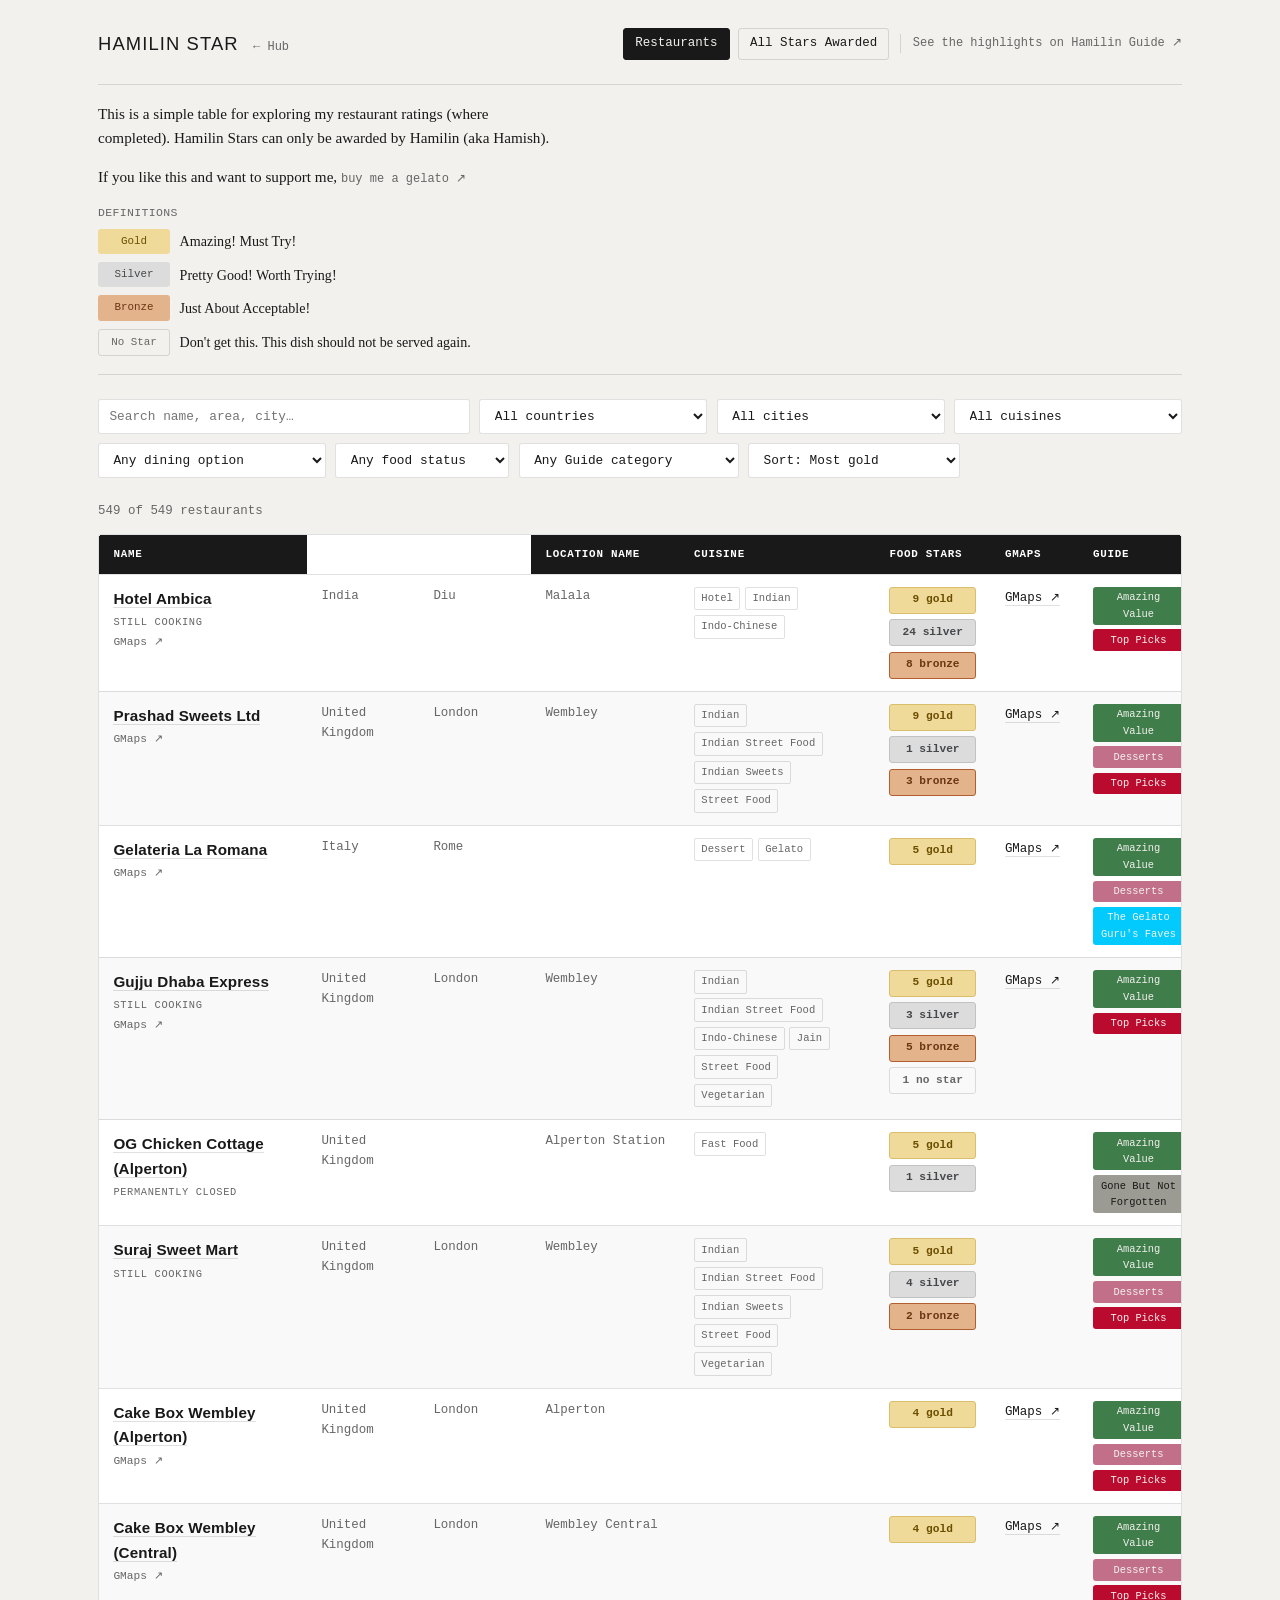
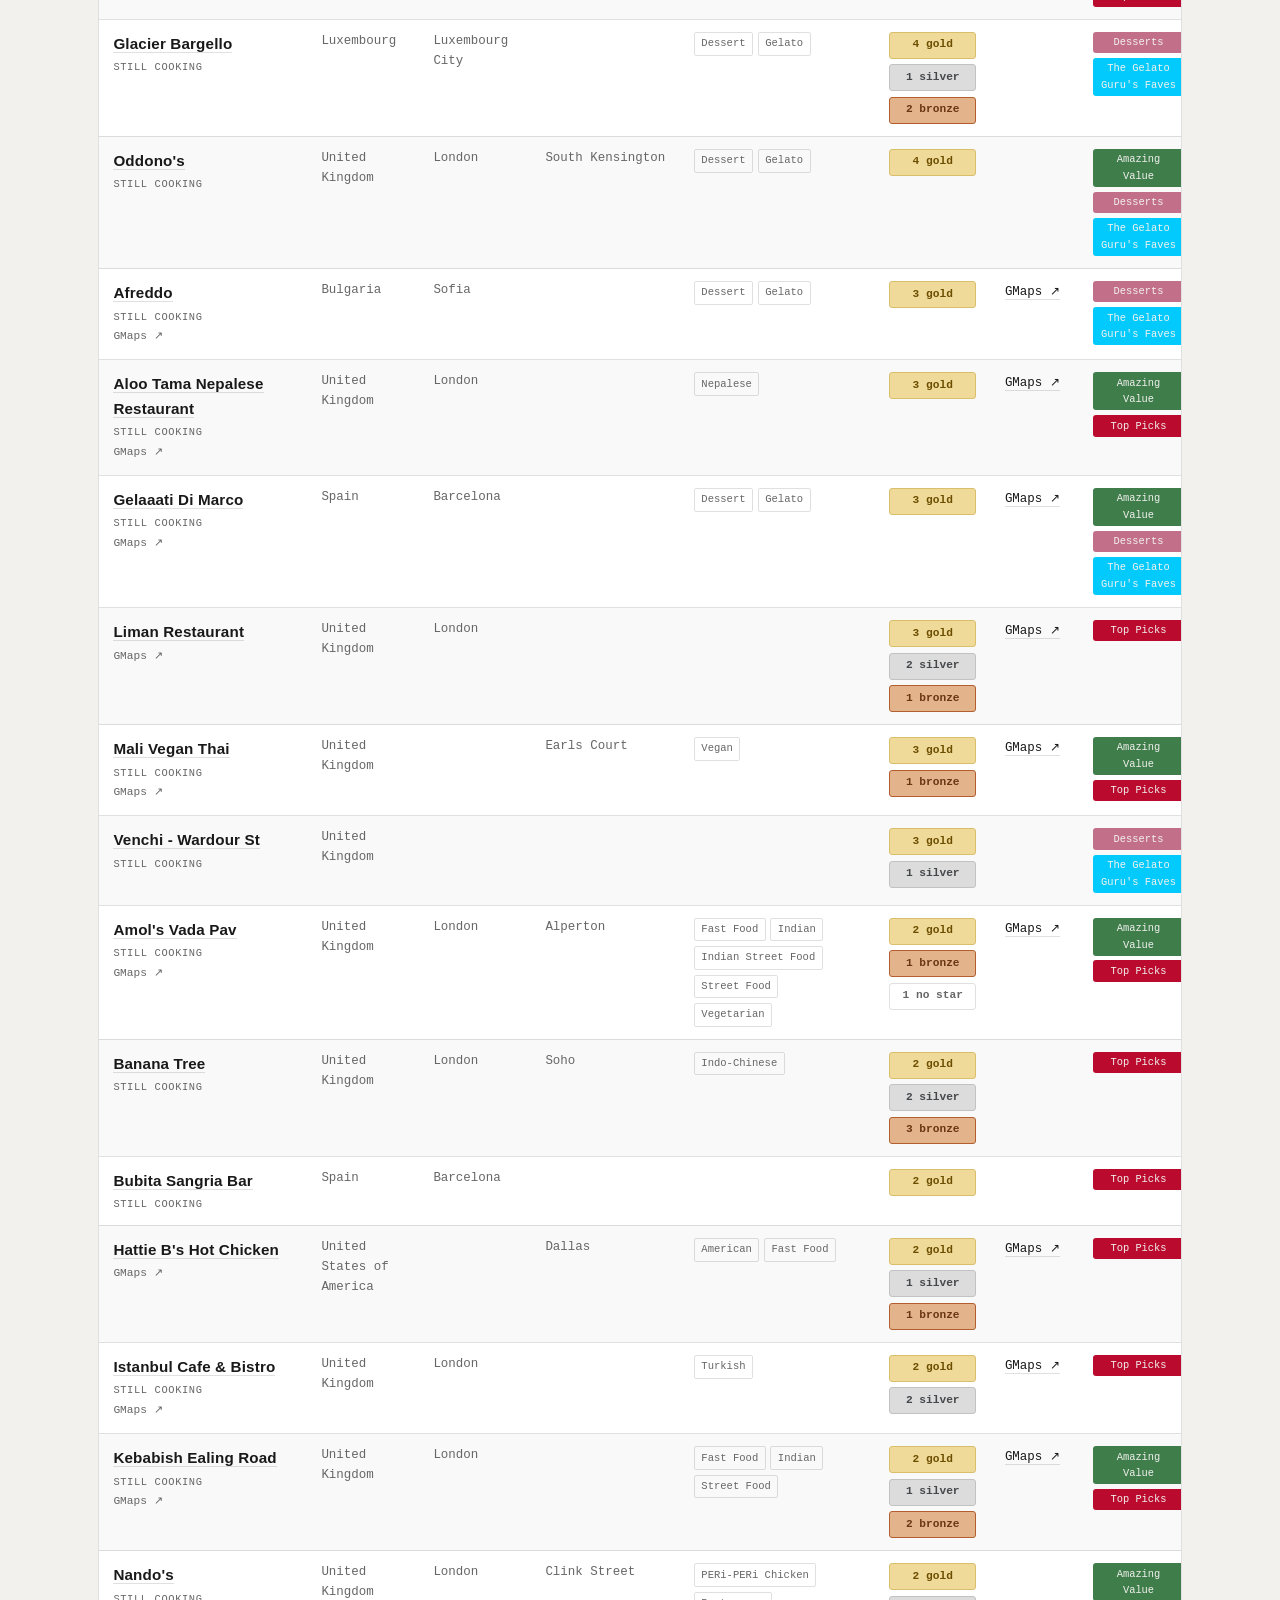
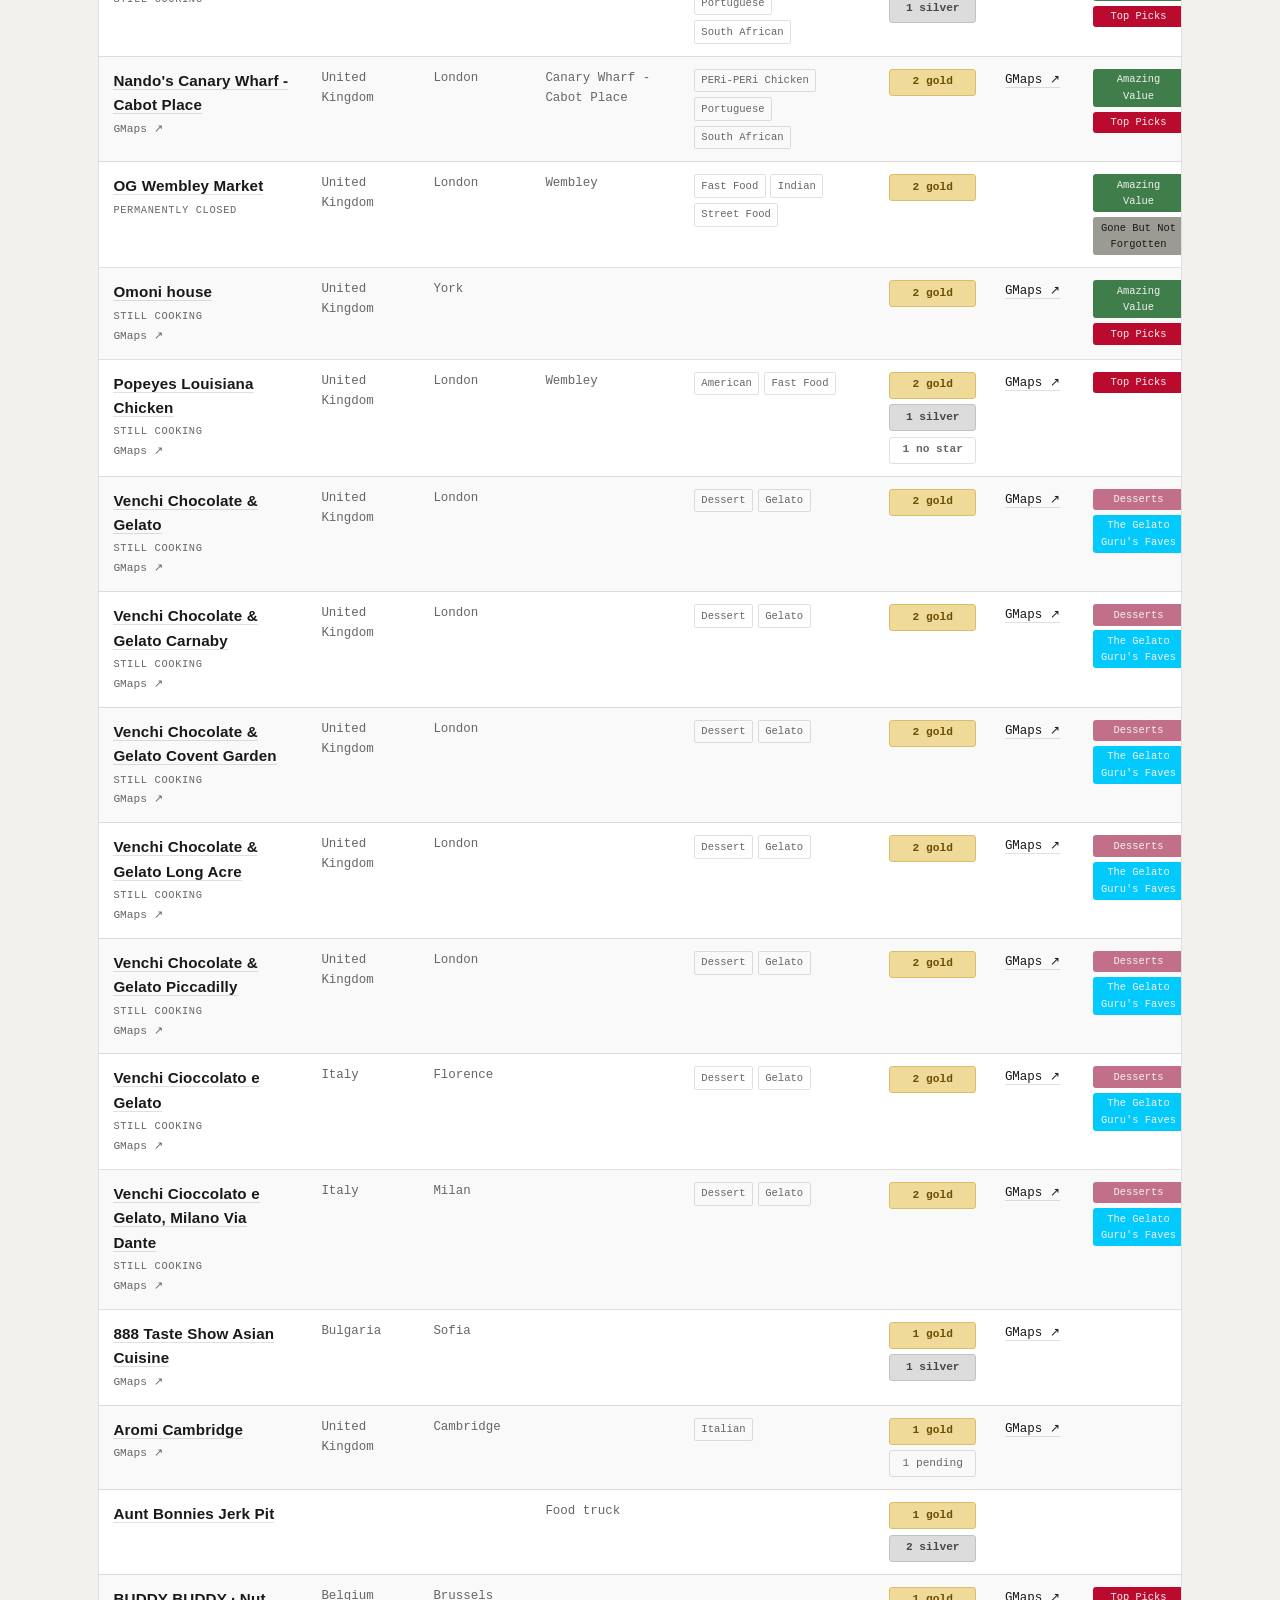
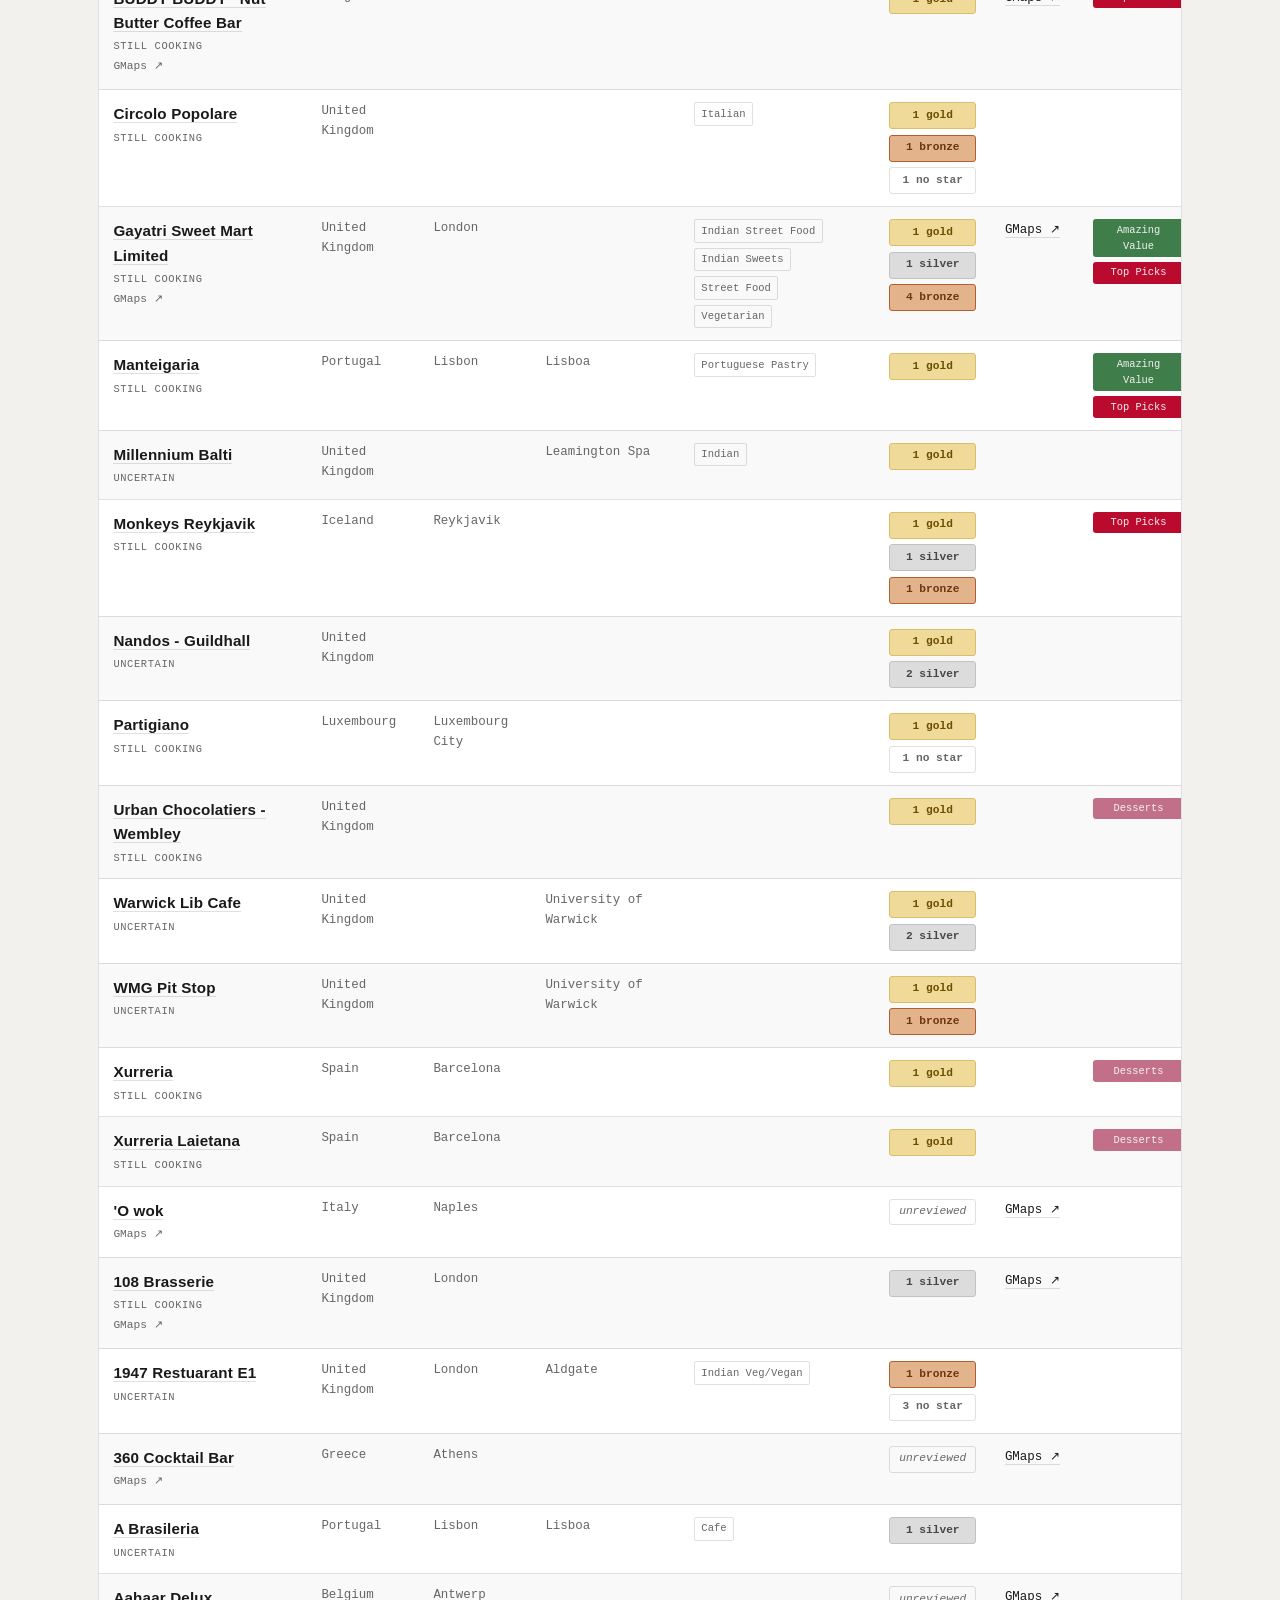
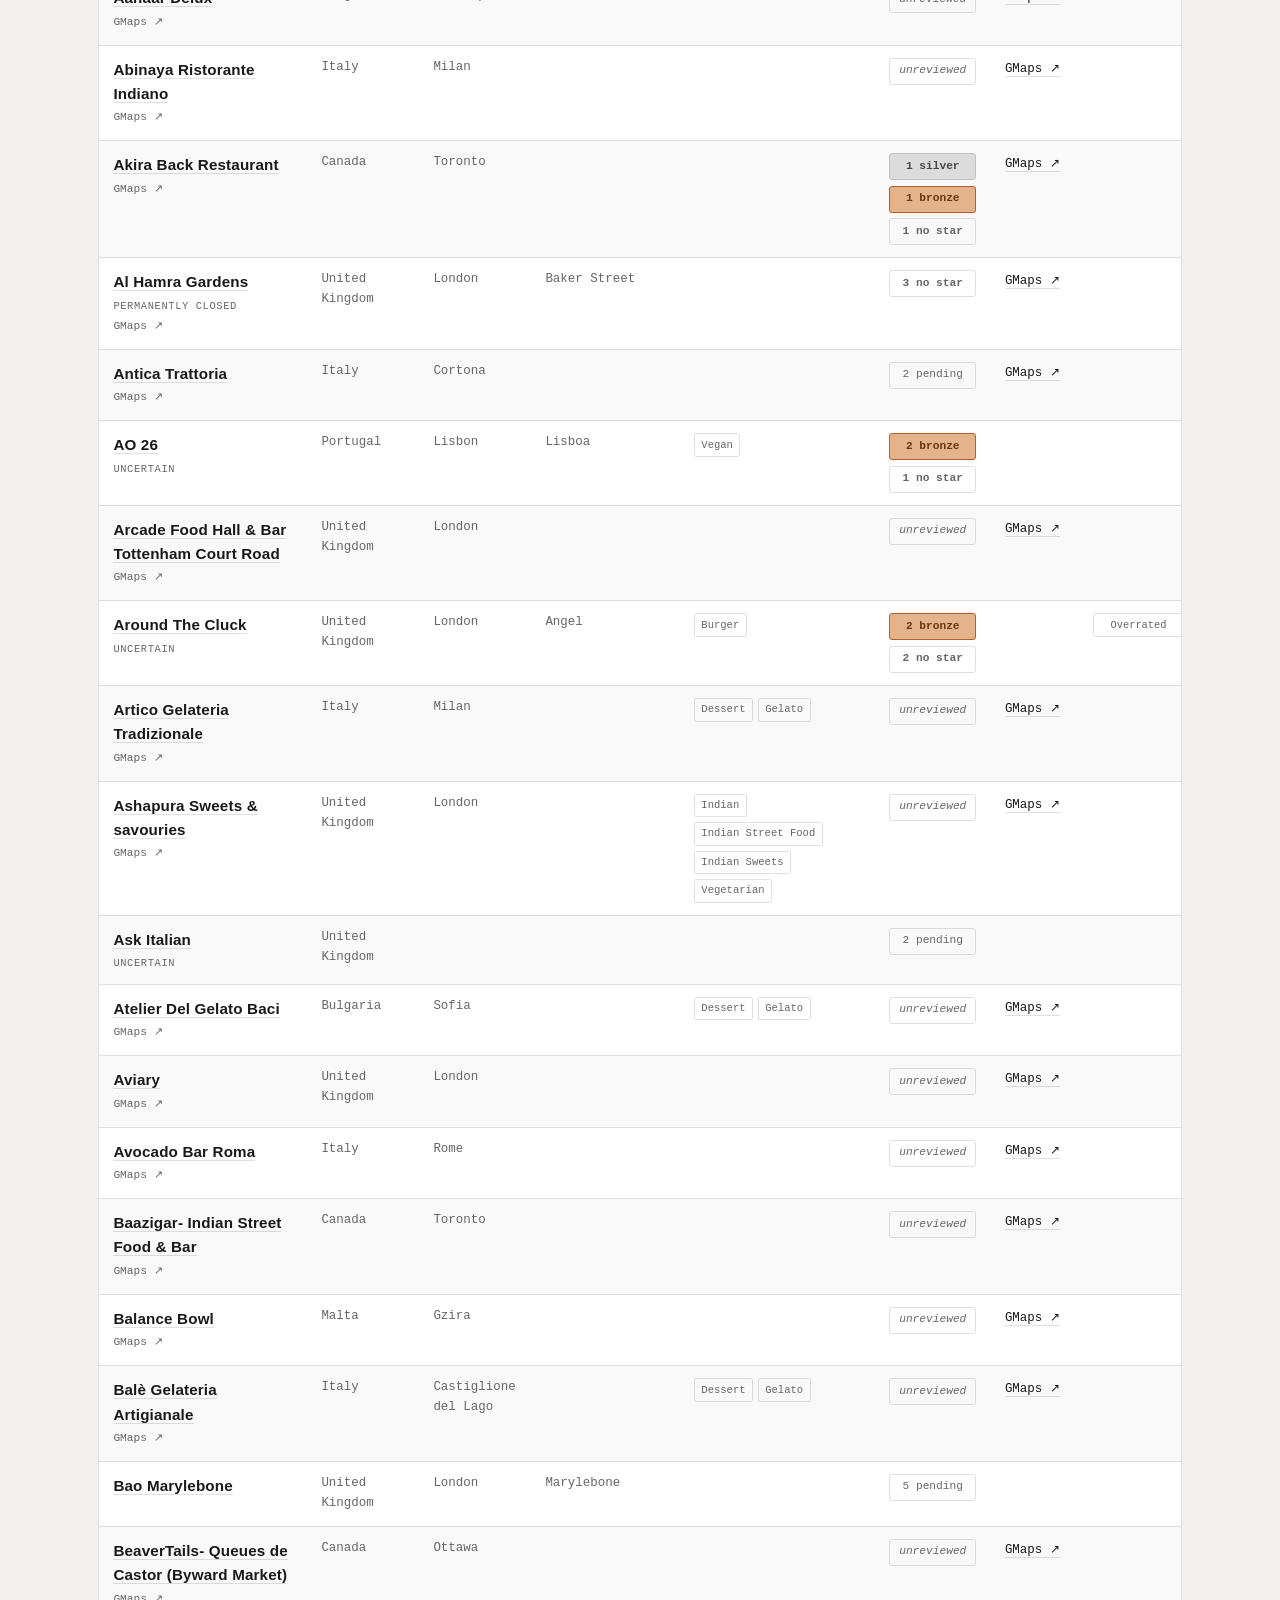
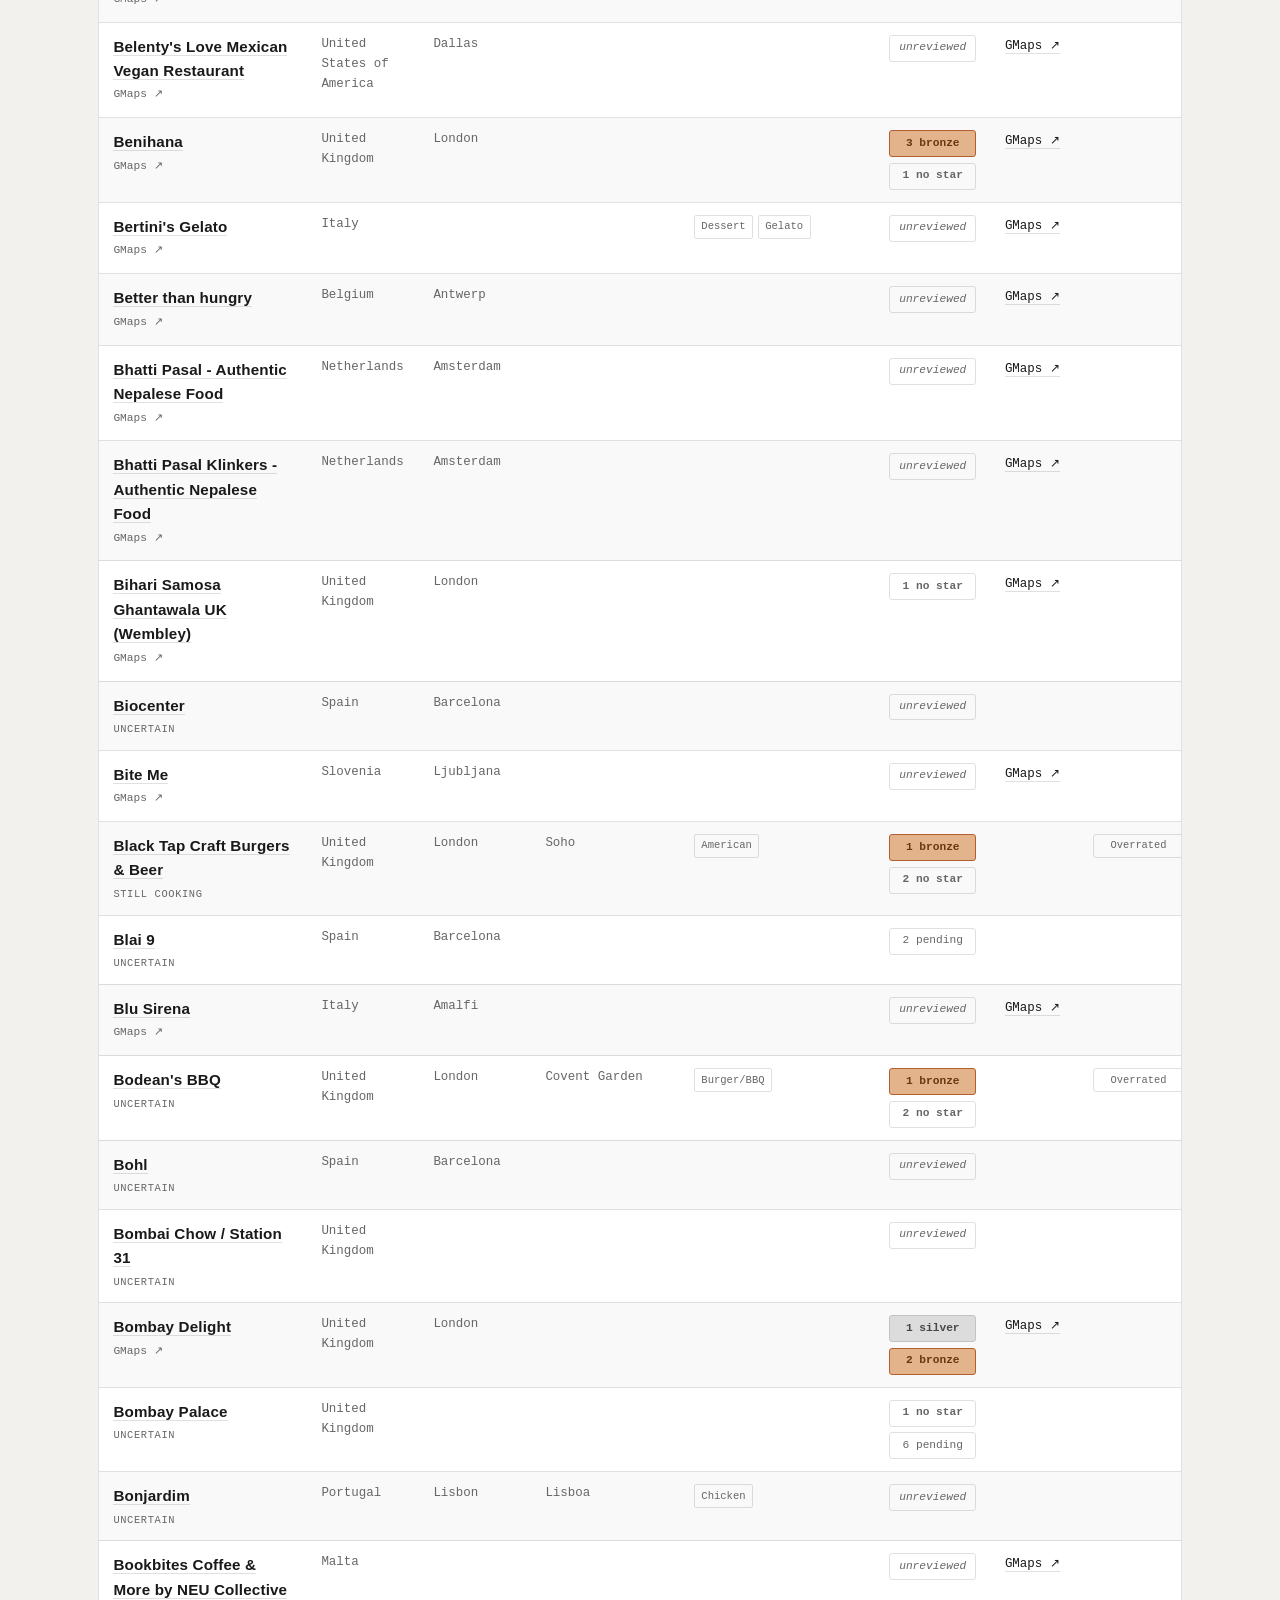
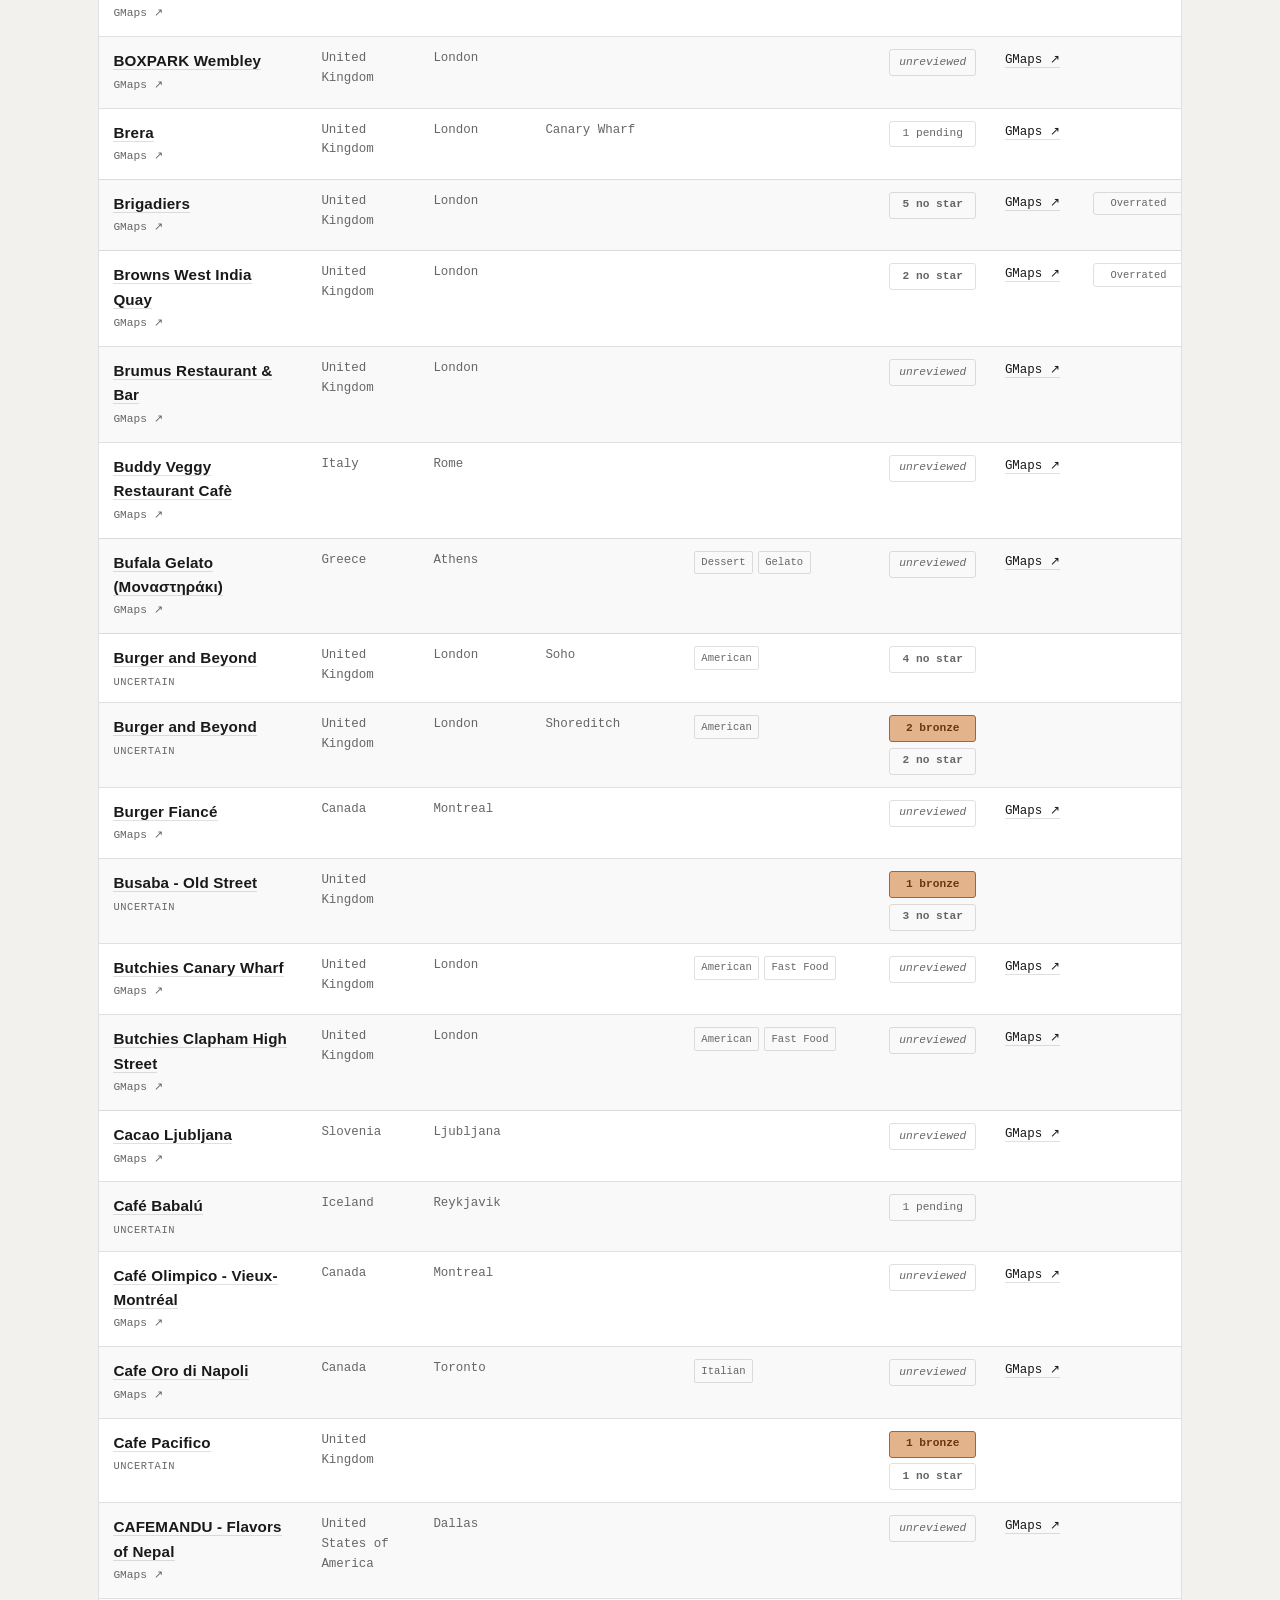
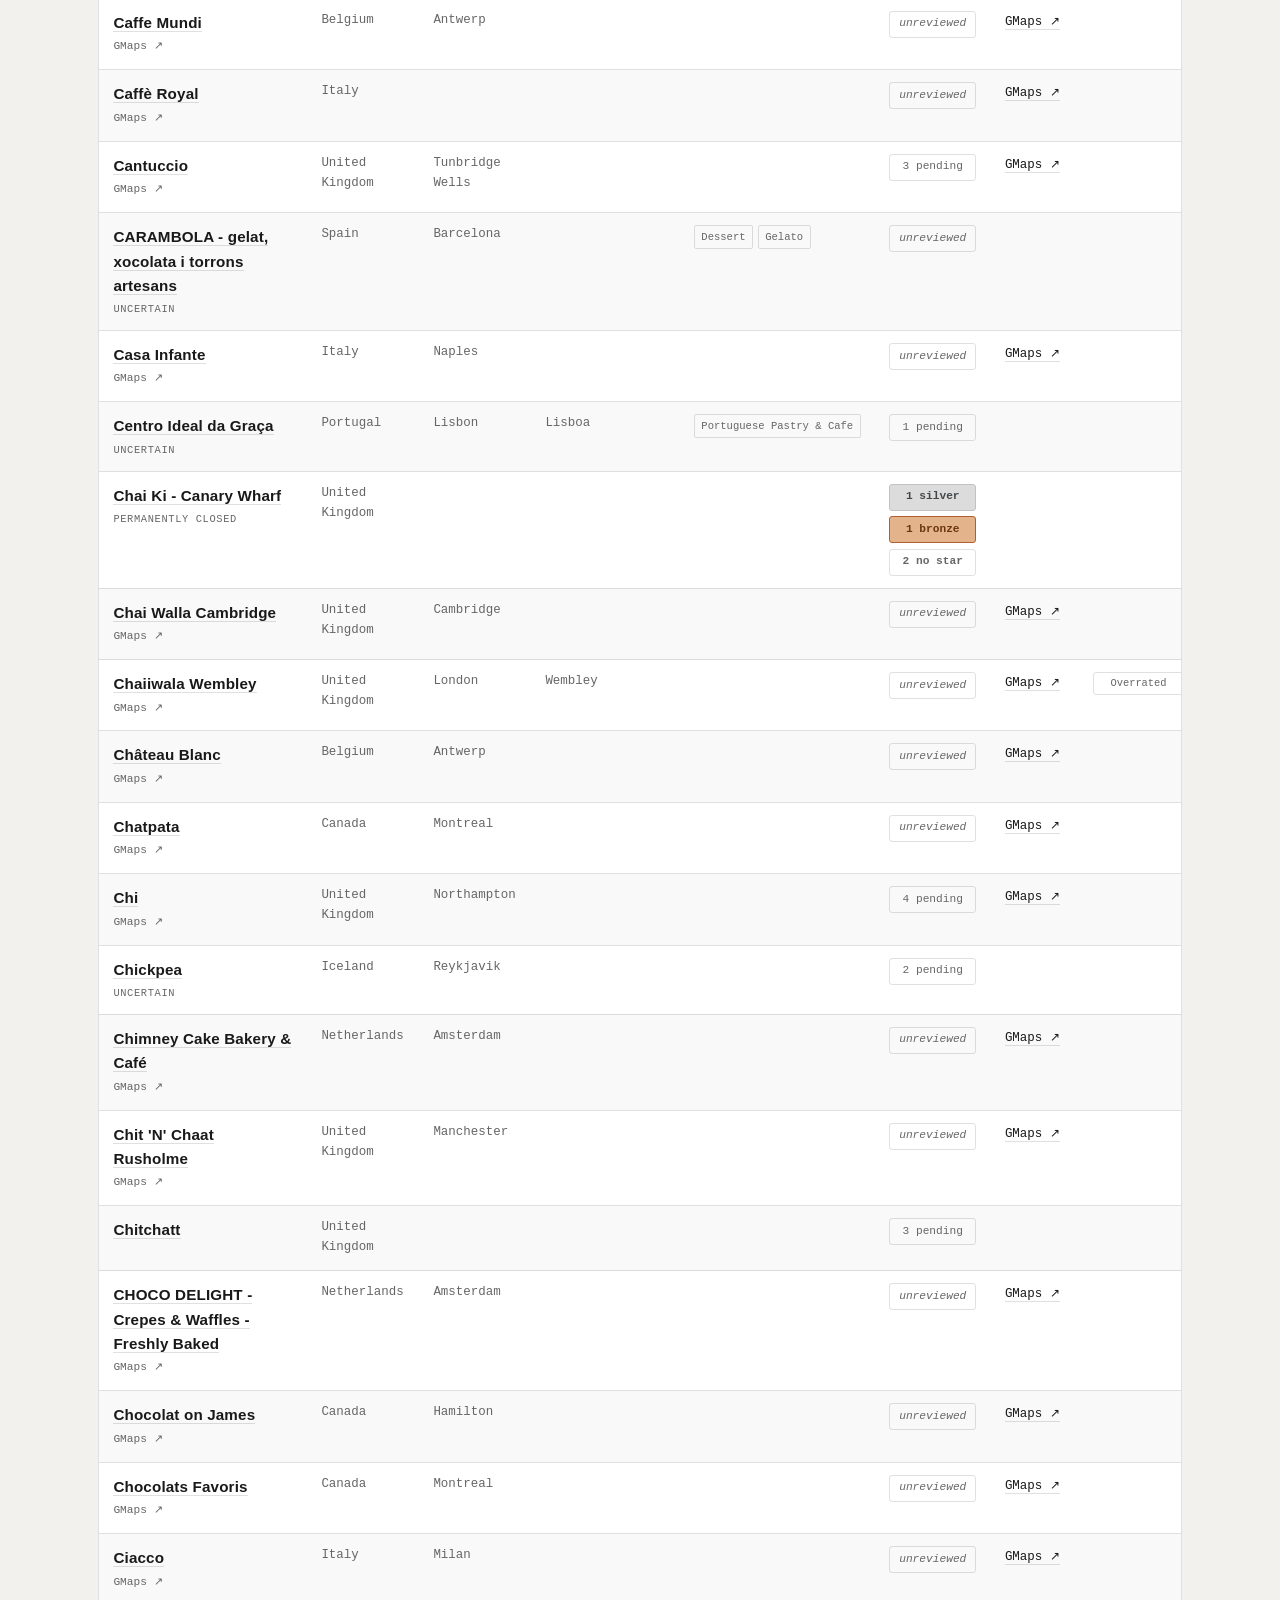
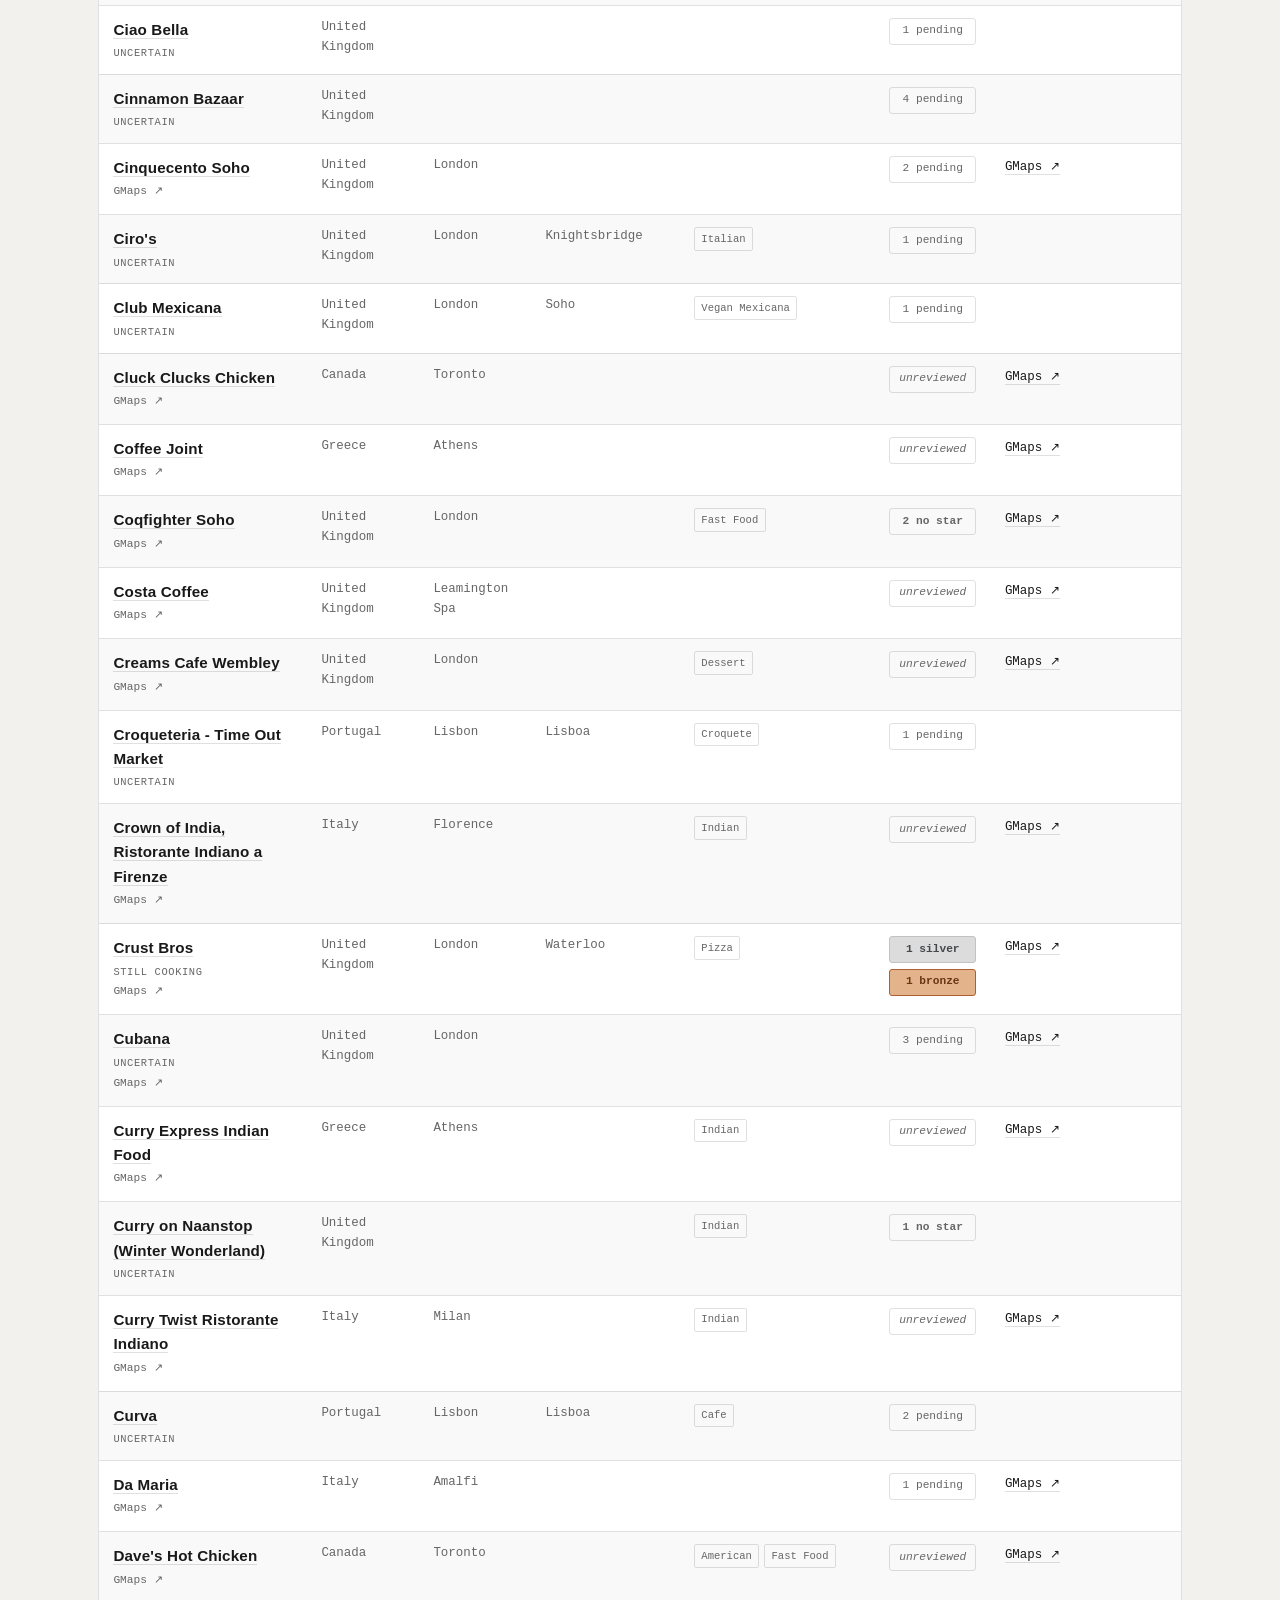
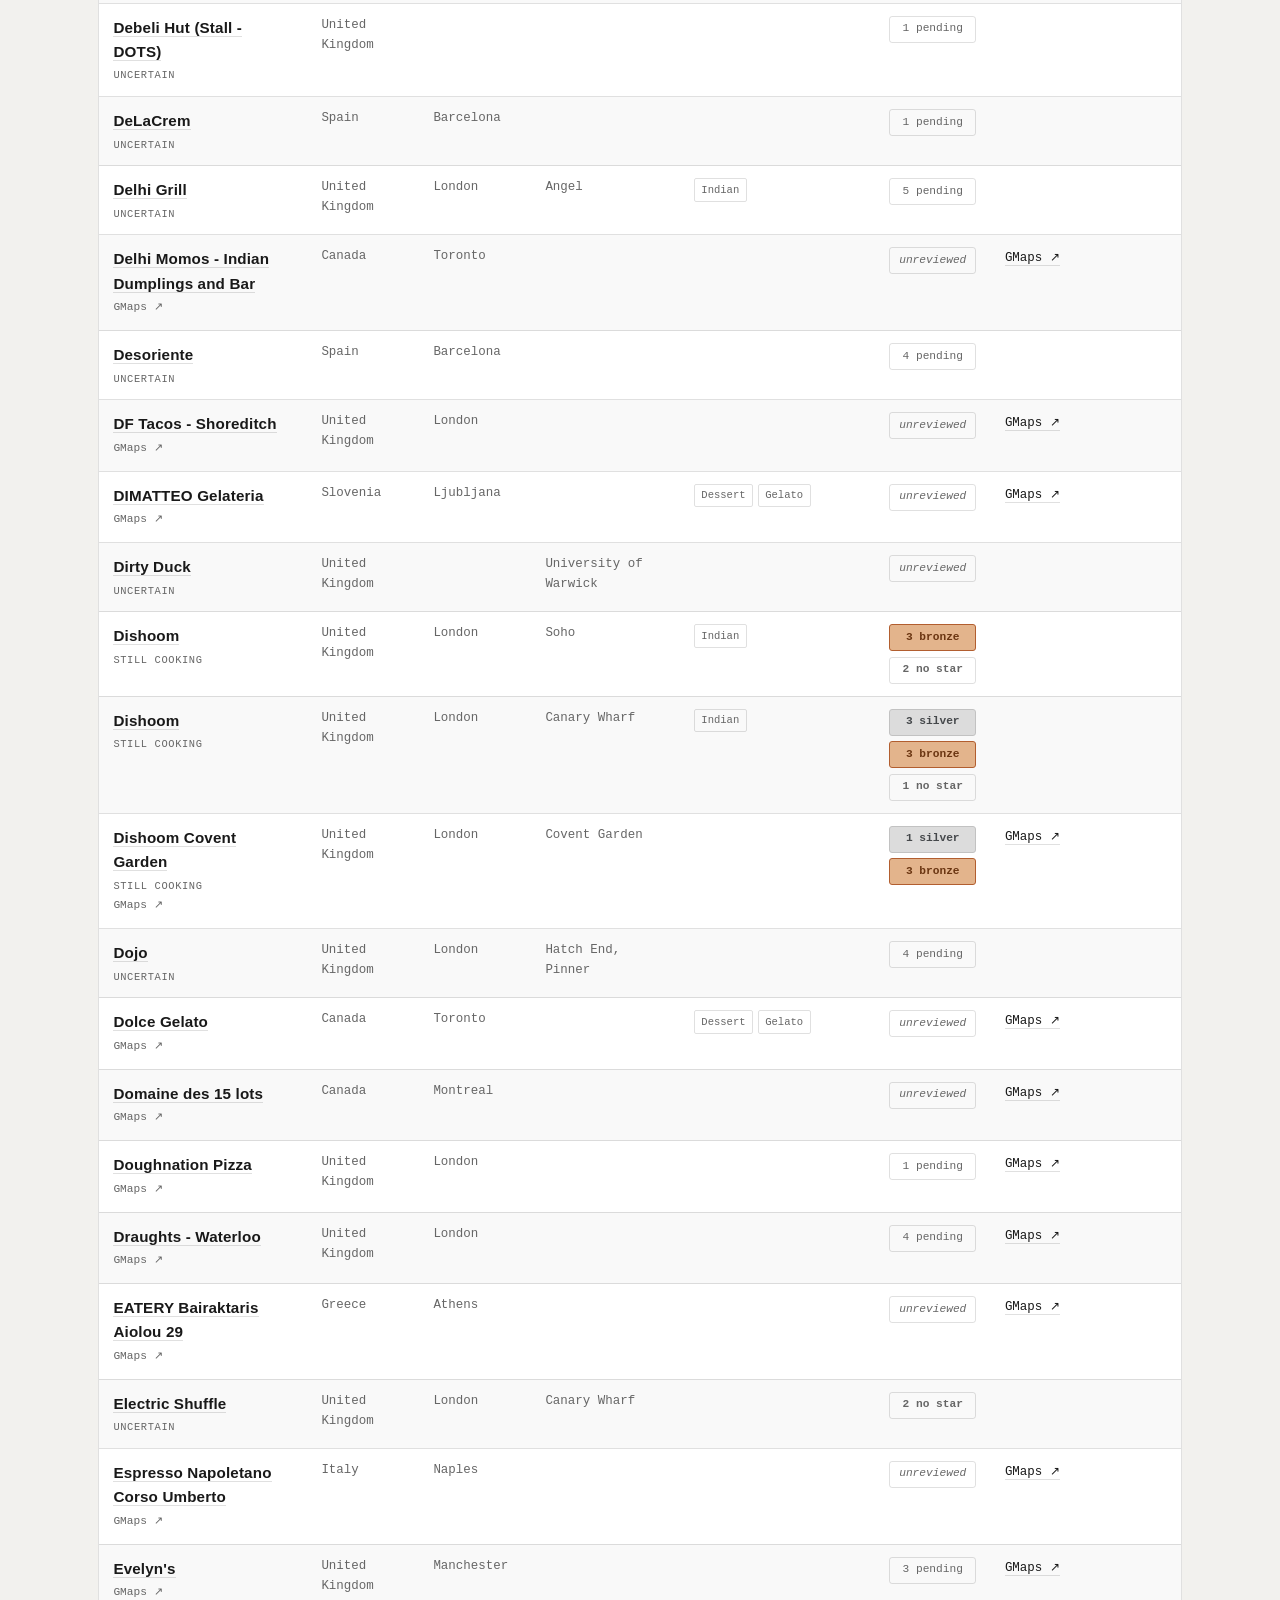
==== commit 40f96b07: "Switch support link to Buy Me a Coffee, refresh data export - Buy me a gelato link now points to buy" ====
--- a/index.html
+++ b/index.html
@@ -38,7 +38,7 @@
 
   <section class="star-intro">
     <p>This is a simple table for exploring my restaurant ratings (where completed). Hamilin Stars can only be awarded by Hamilin (aka Hamish).</p>
-    <p>If you like this and want to support me, <a class="support-link" href="https://www.paypal.com/paypalme/hamishlacmane/5" target="_blank" rel="noopener">buy me a gelato ↗</a></p>
+    <p>If you like this and want to support me, <a class="support-link" href="https://buymeacoffee.com/hamilingui6" target="_blank" rel="noopener">buy me a gelato ↗</a></p>
     <p class="tier-legend-label">Definitions</p>
     <div class="tier-legend">
       <div class="tier-legend-row"><span class="tier-badge gold">Gold</span> Amazing! Must Try!</div>
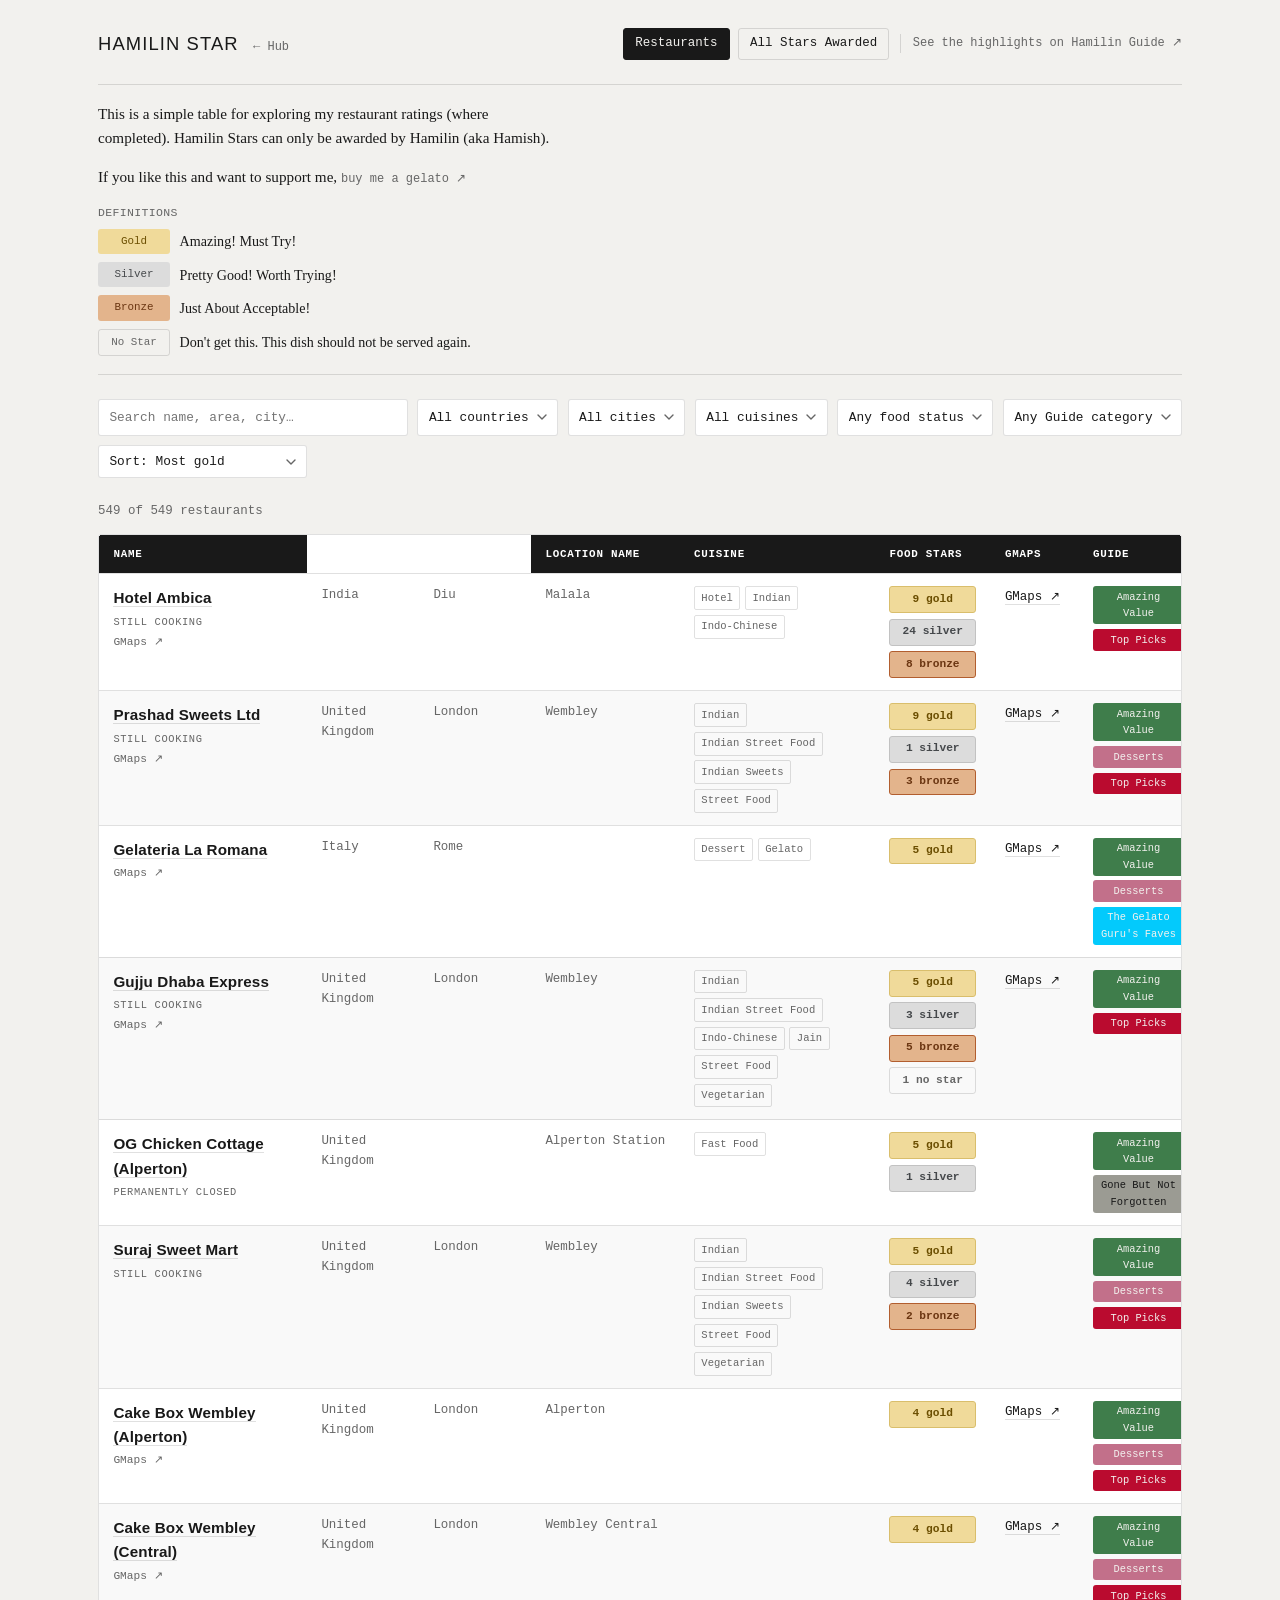
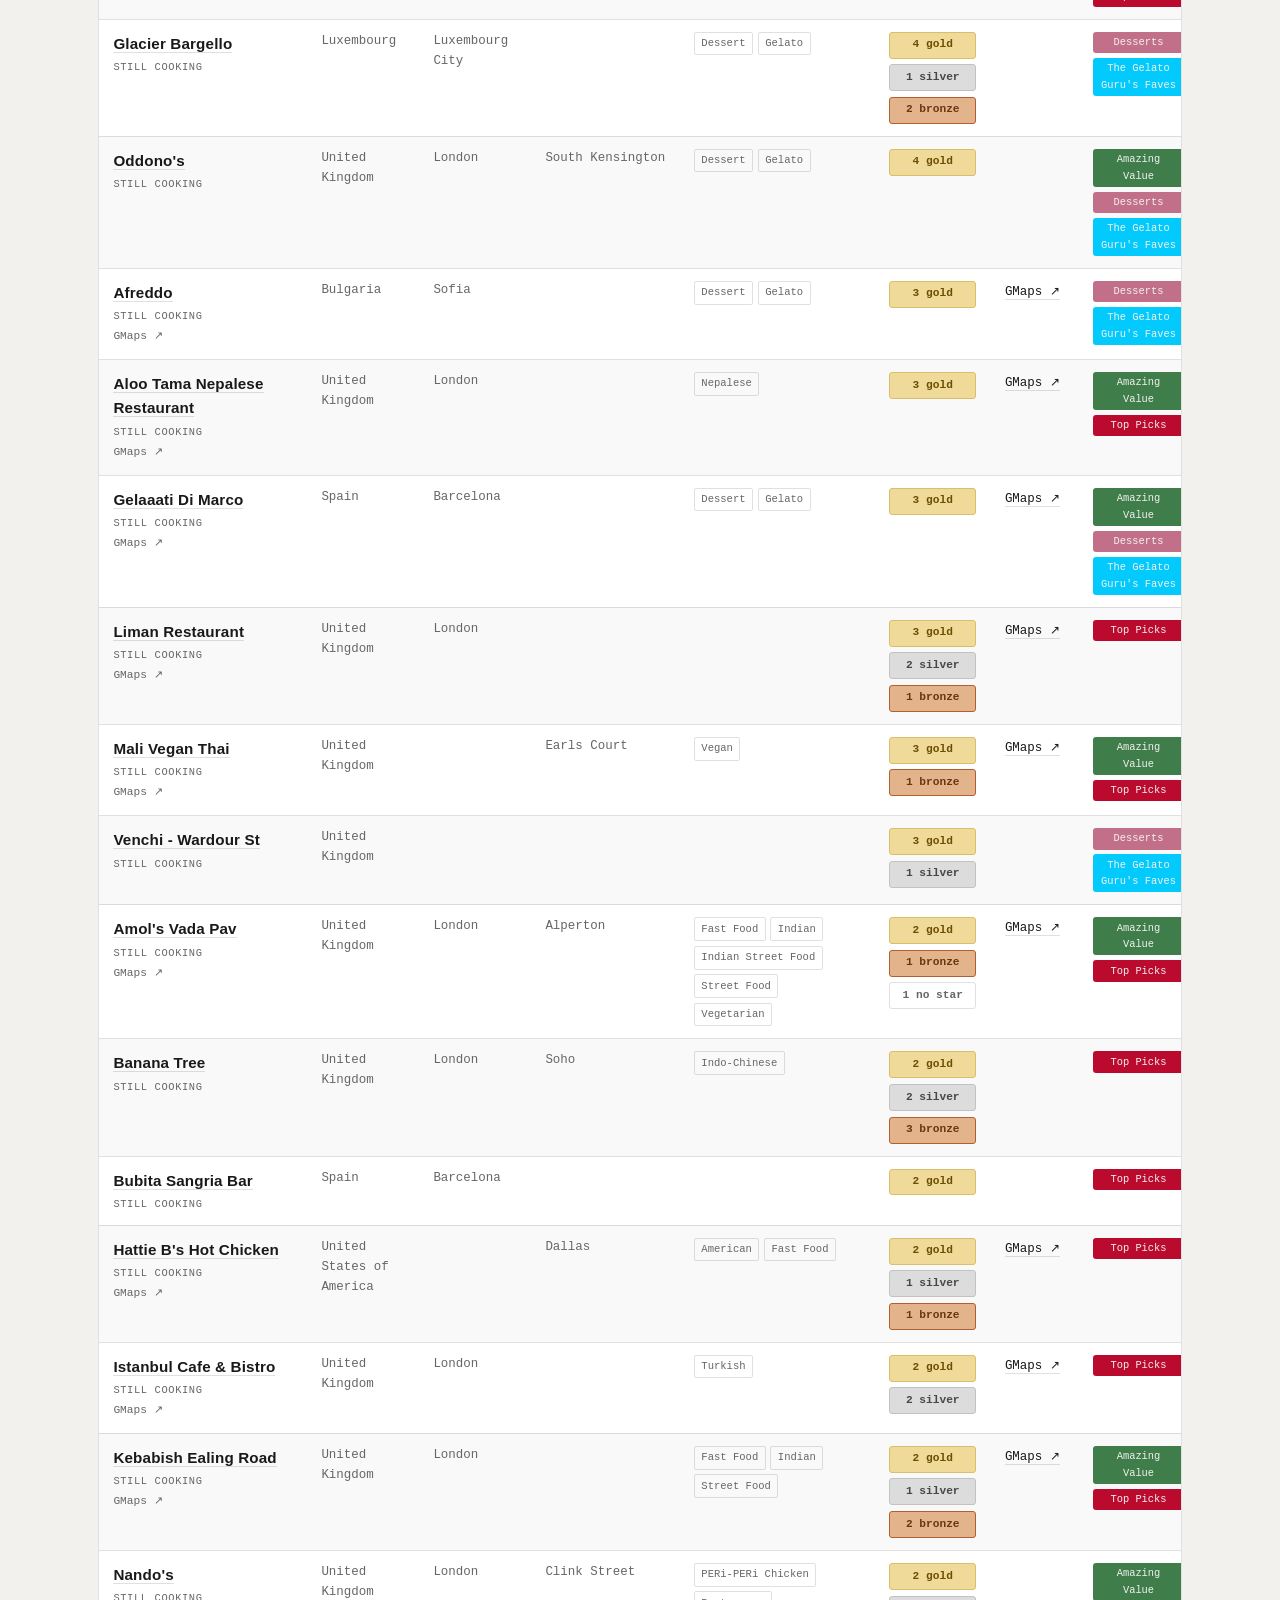
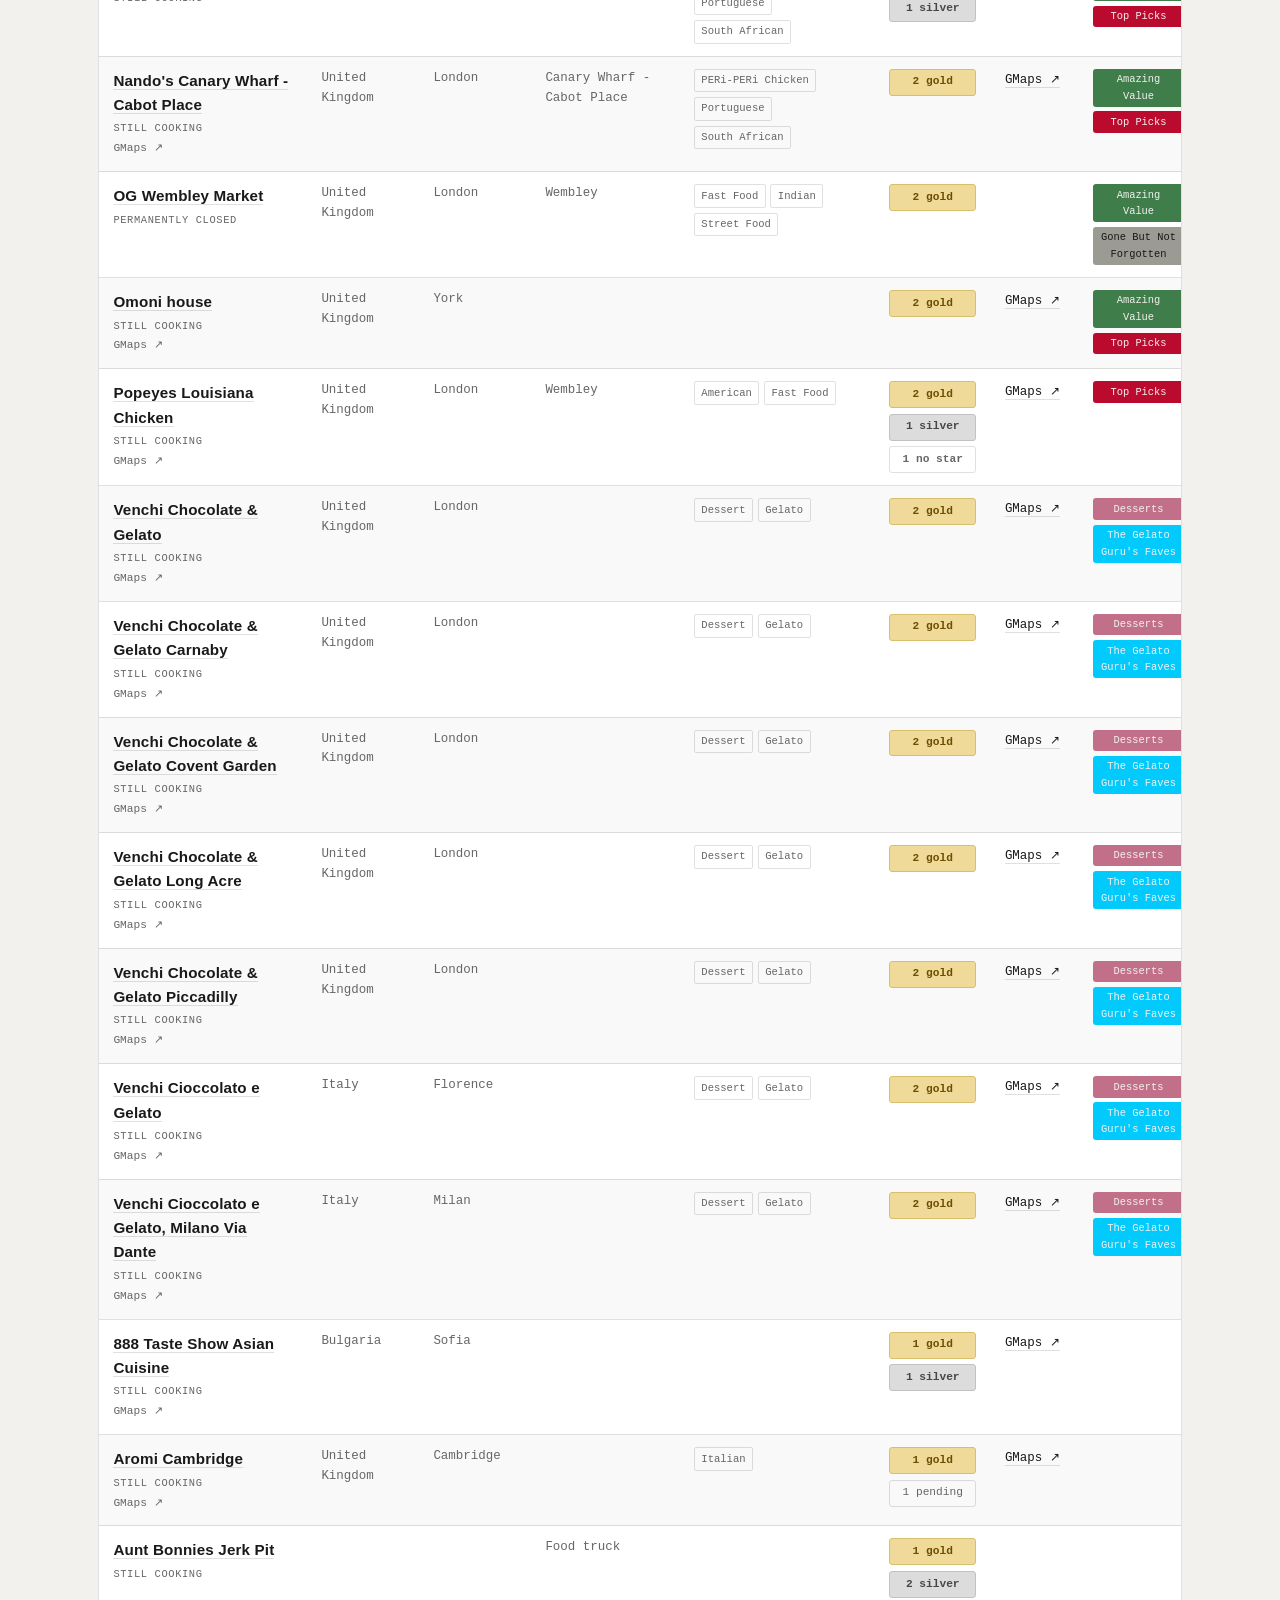
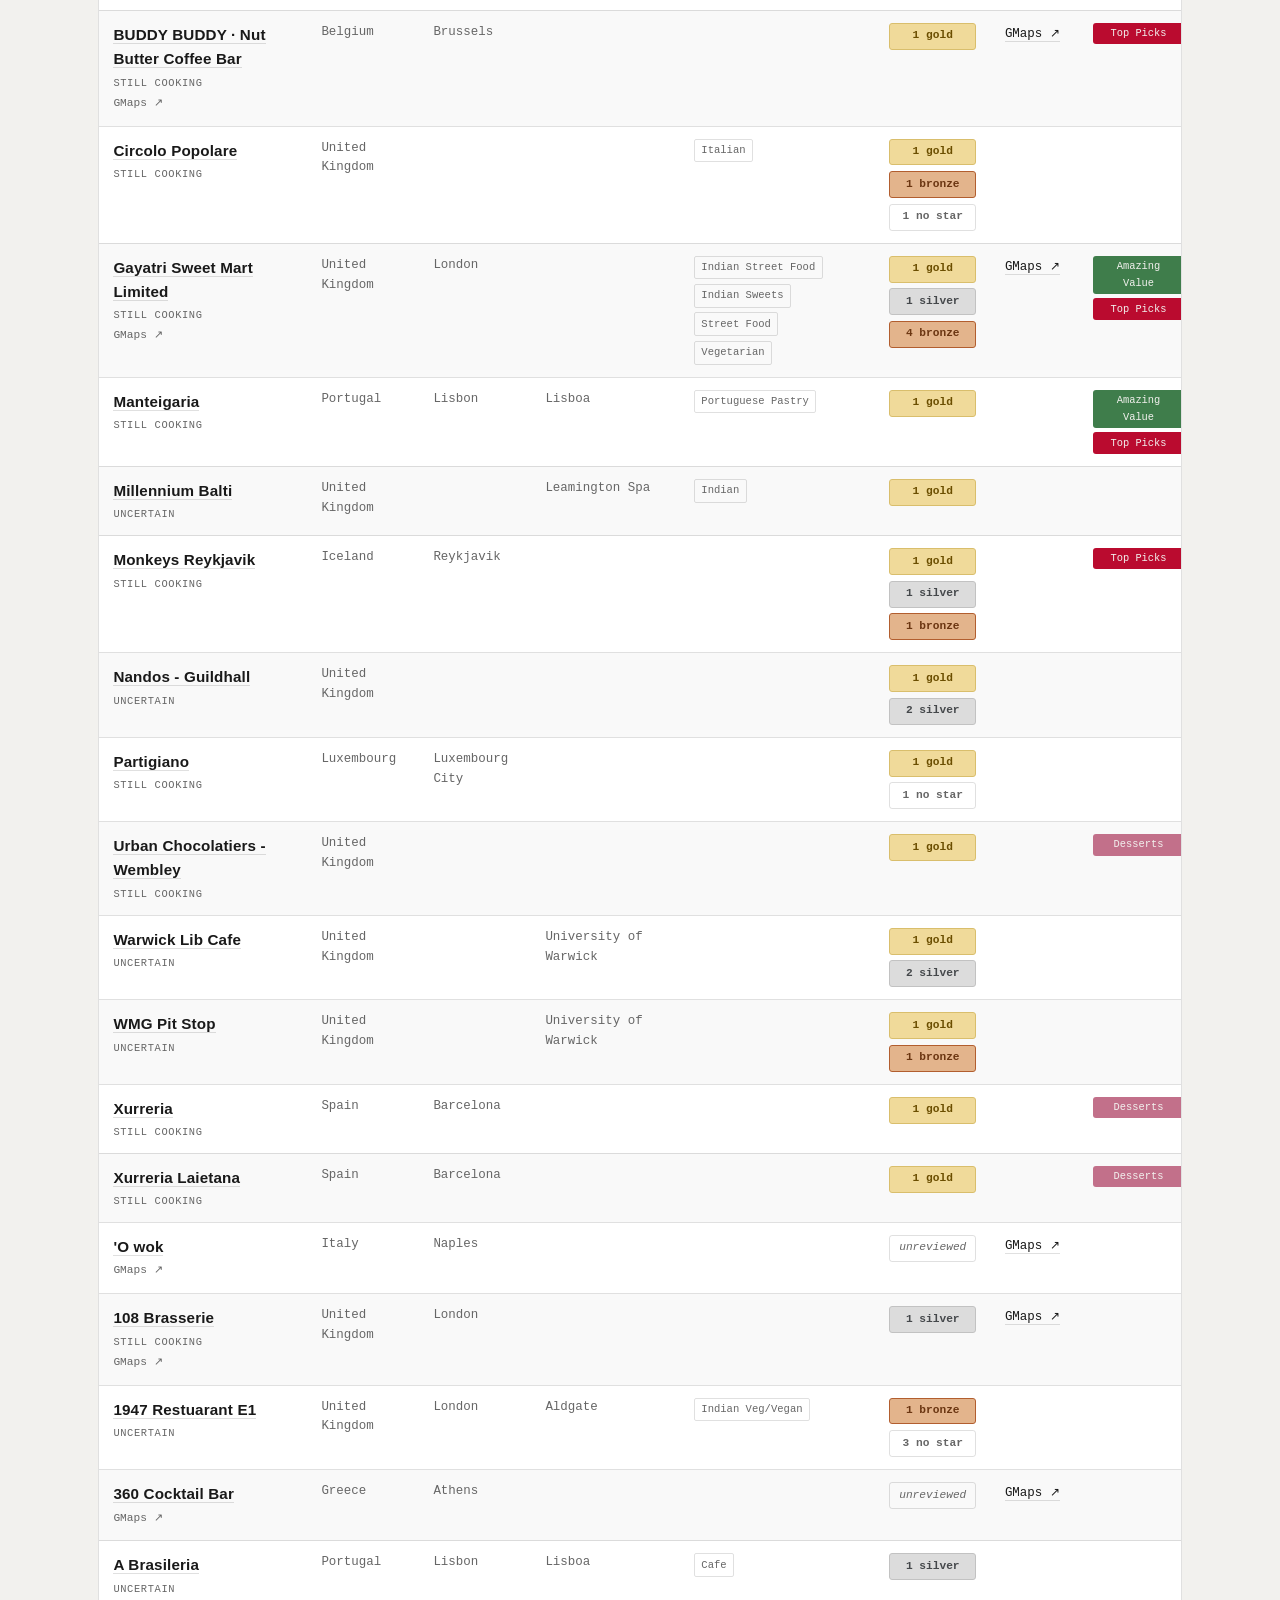
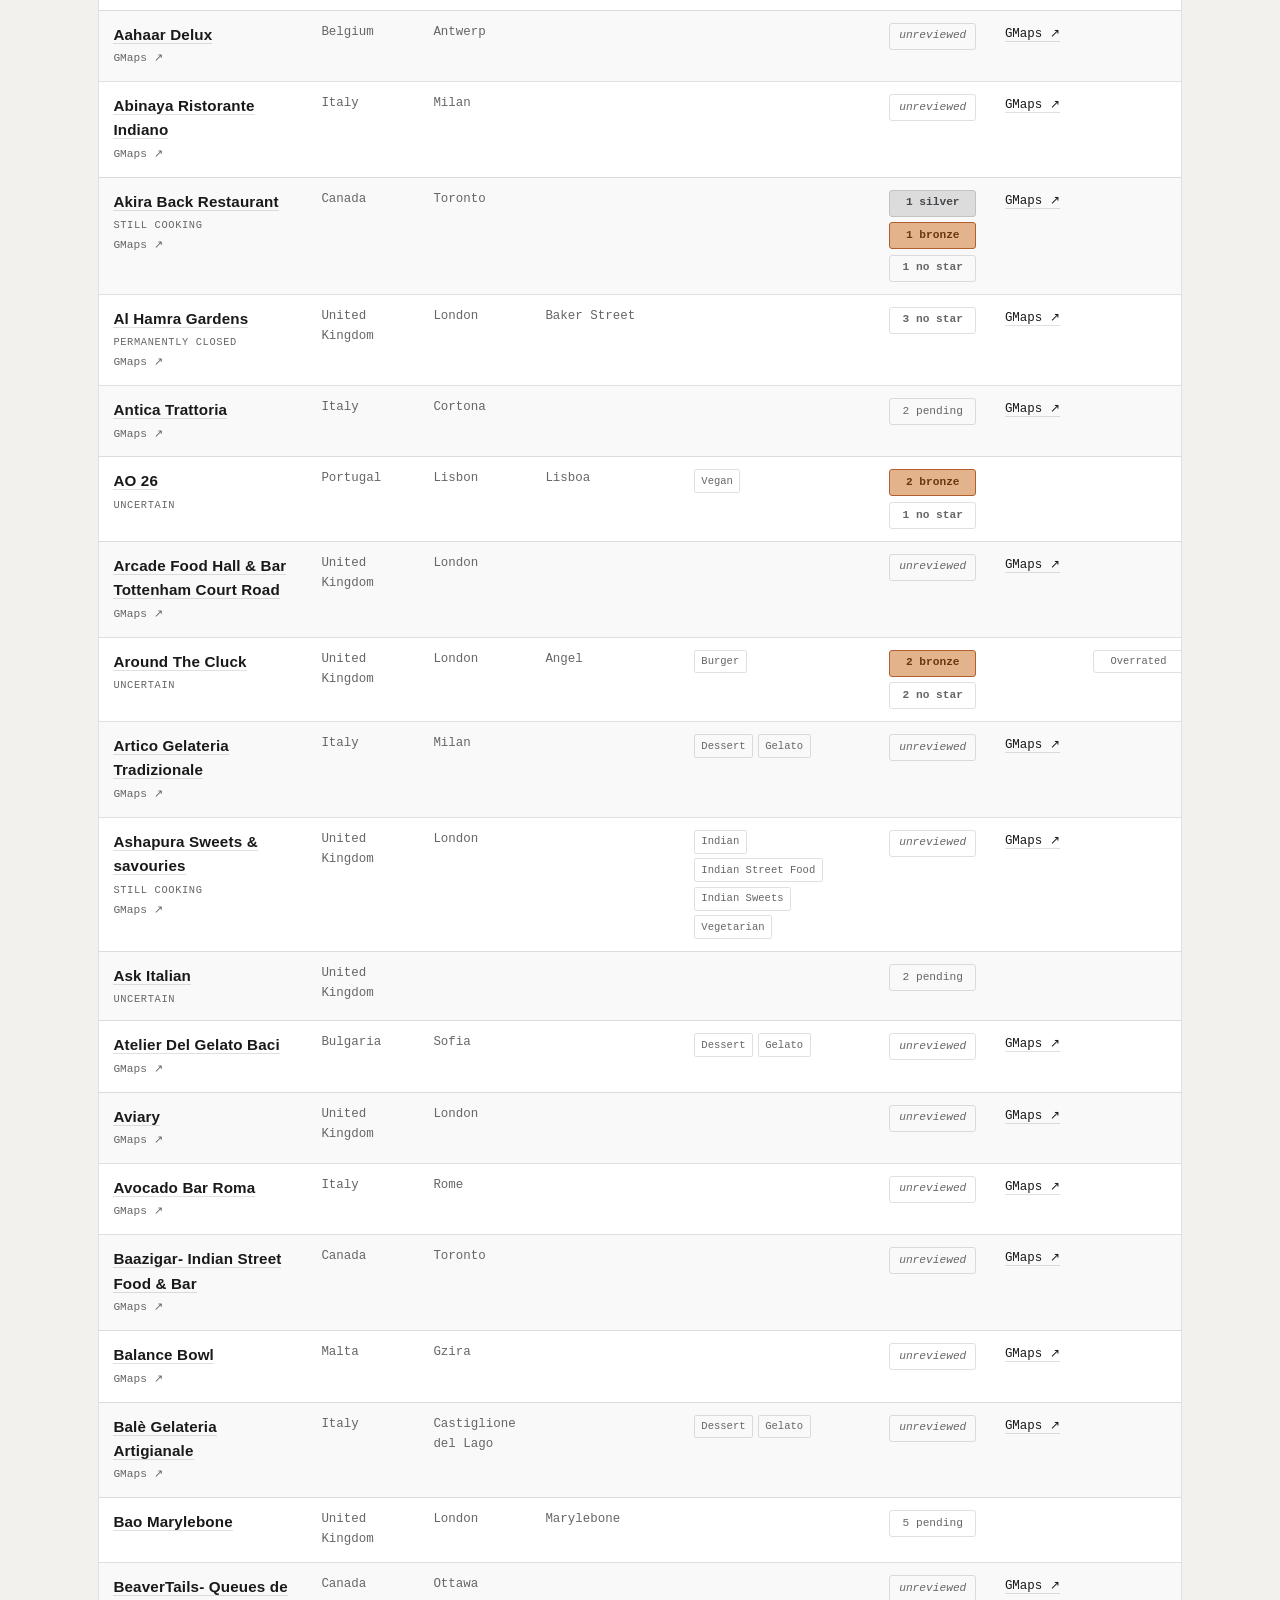
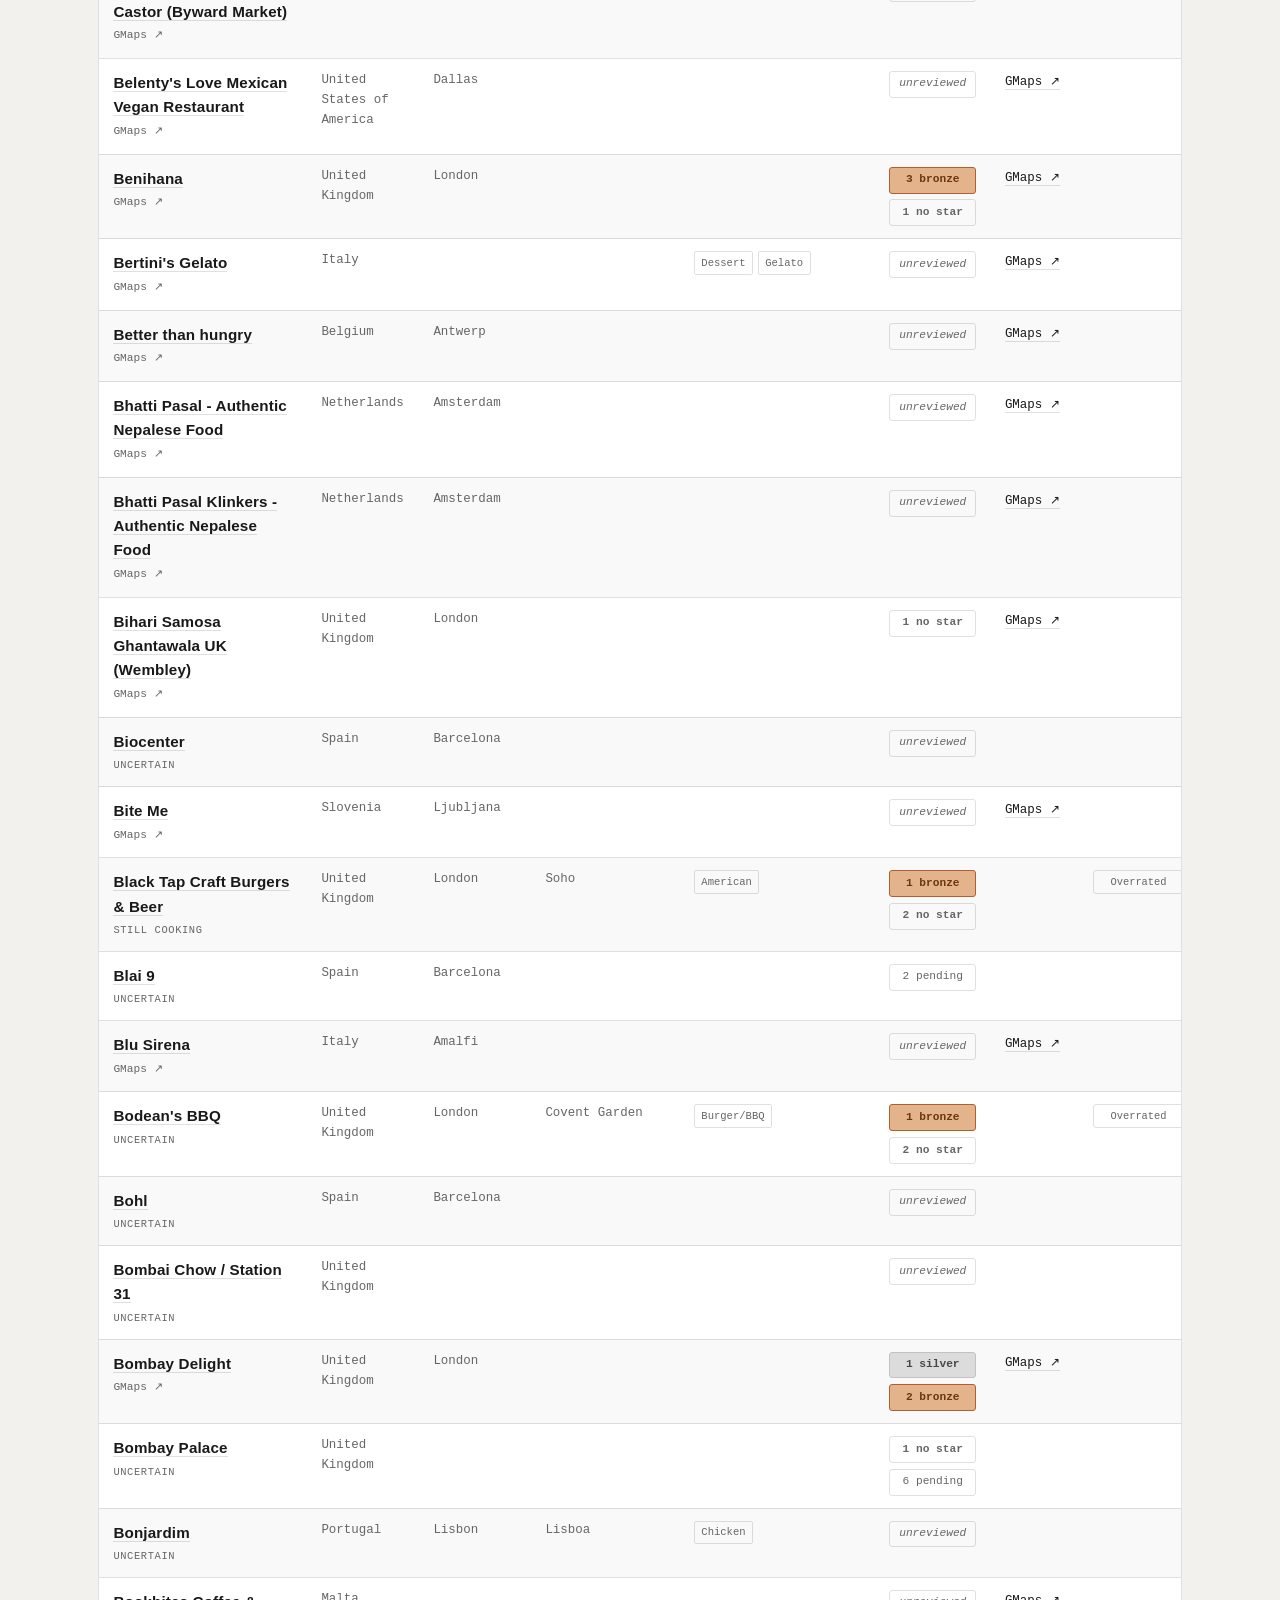
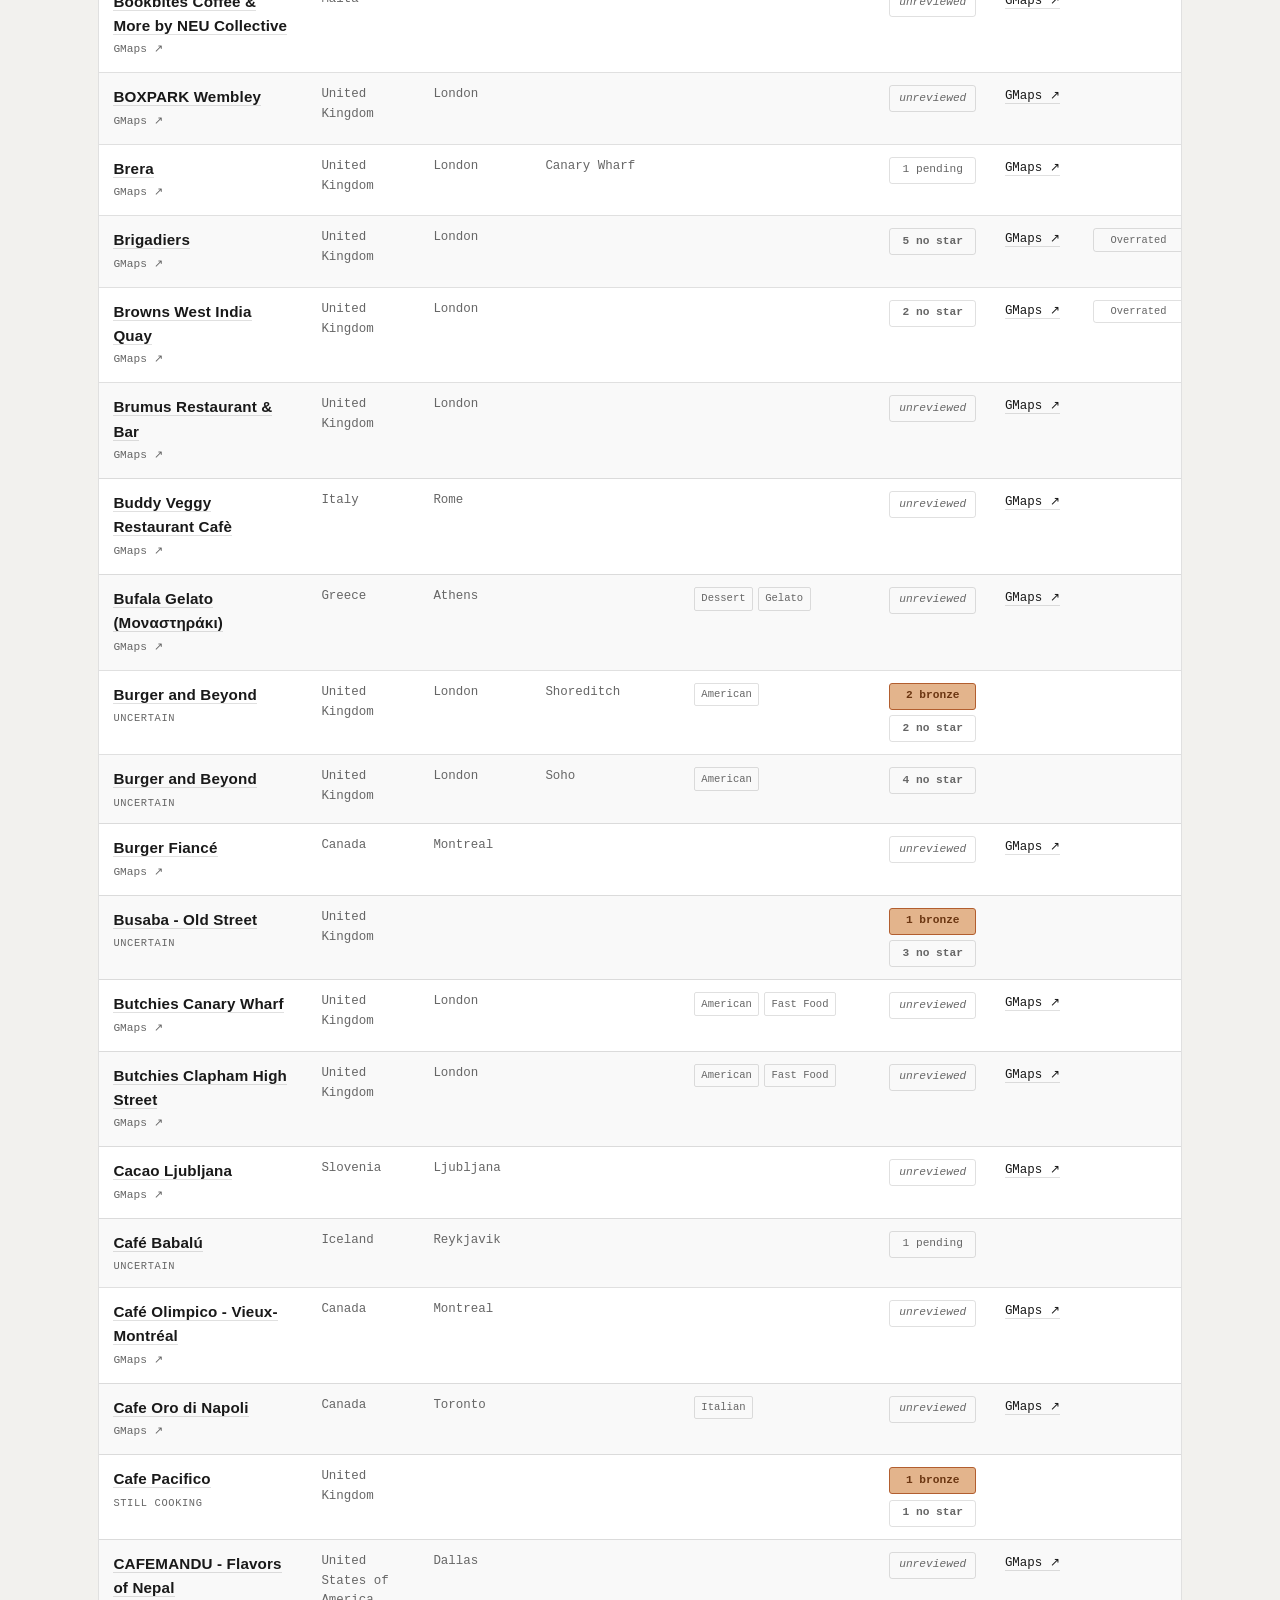
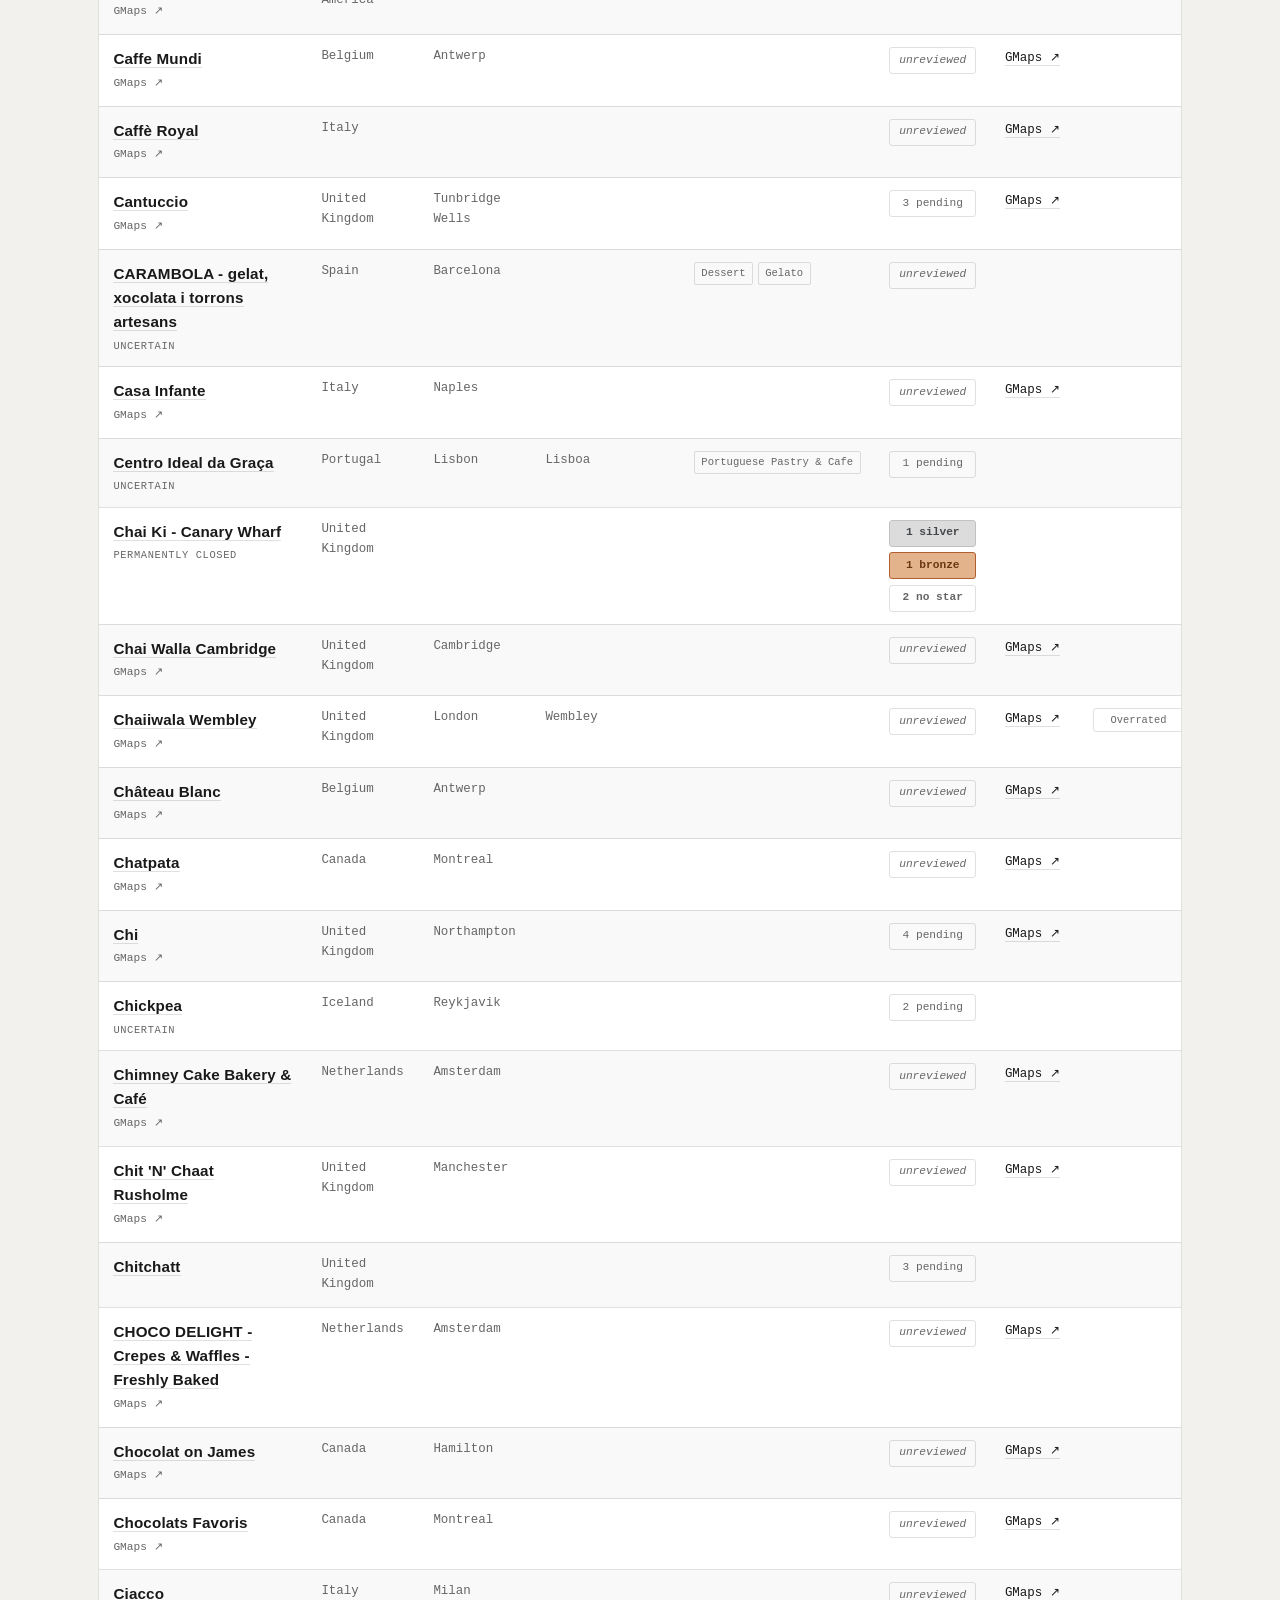
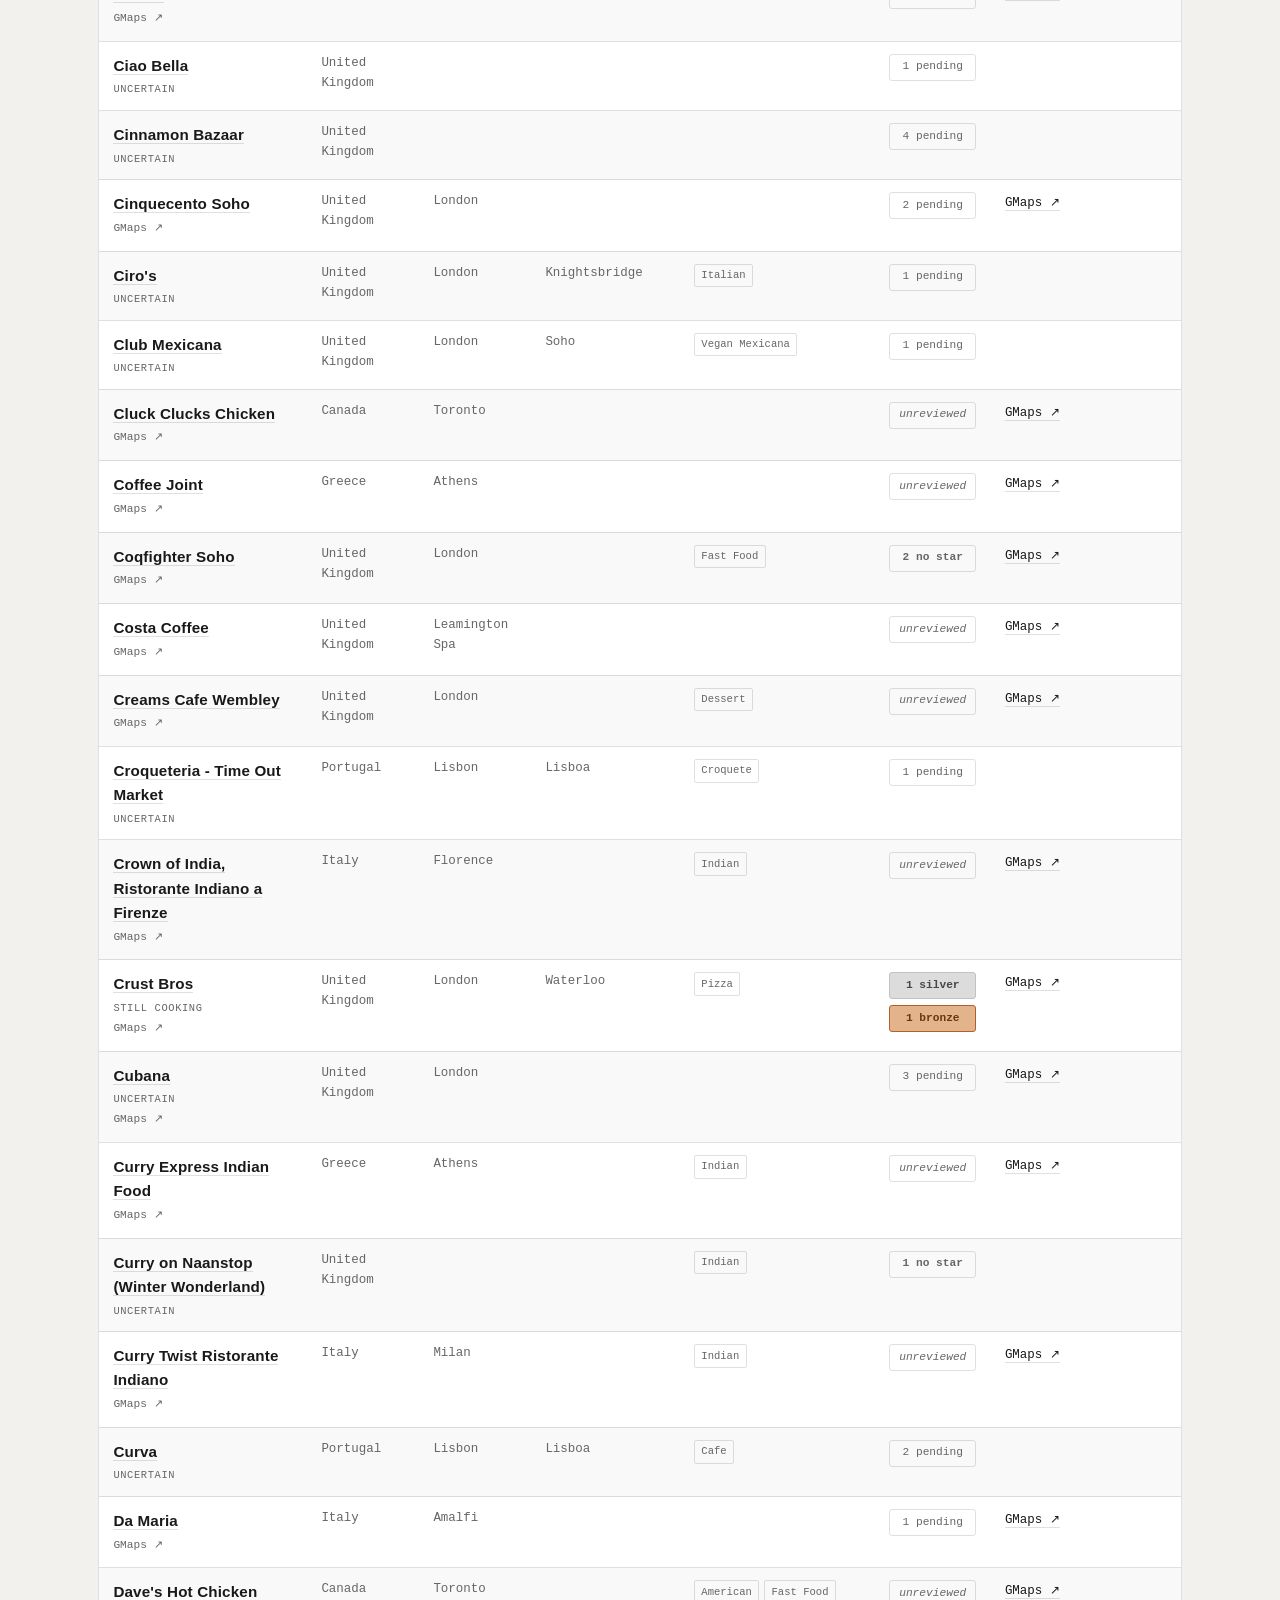
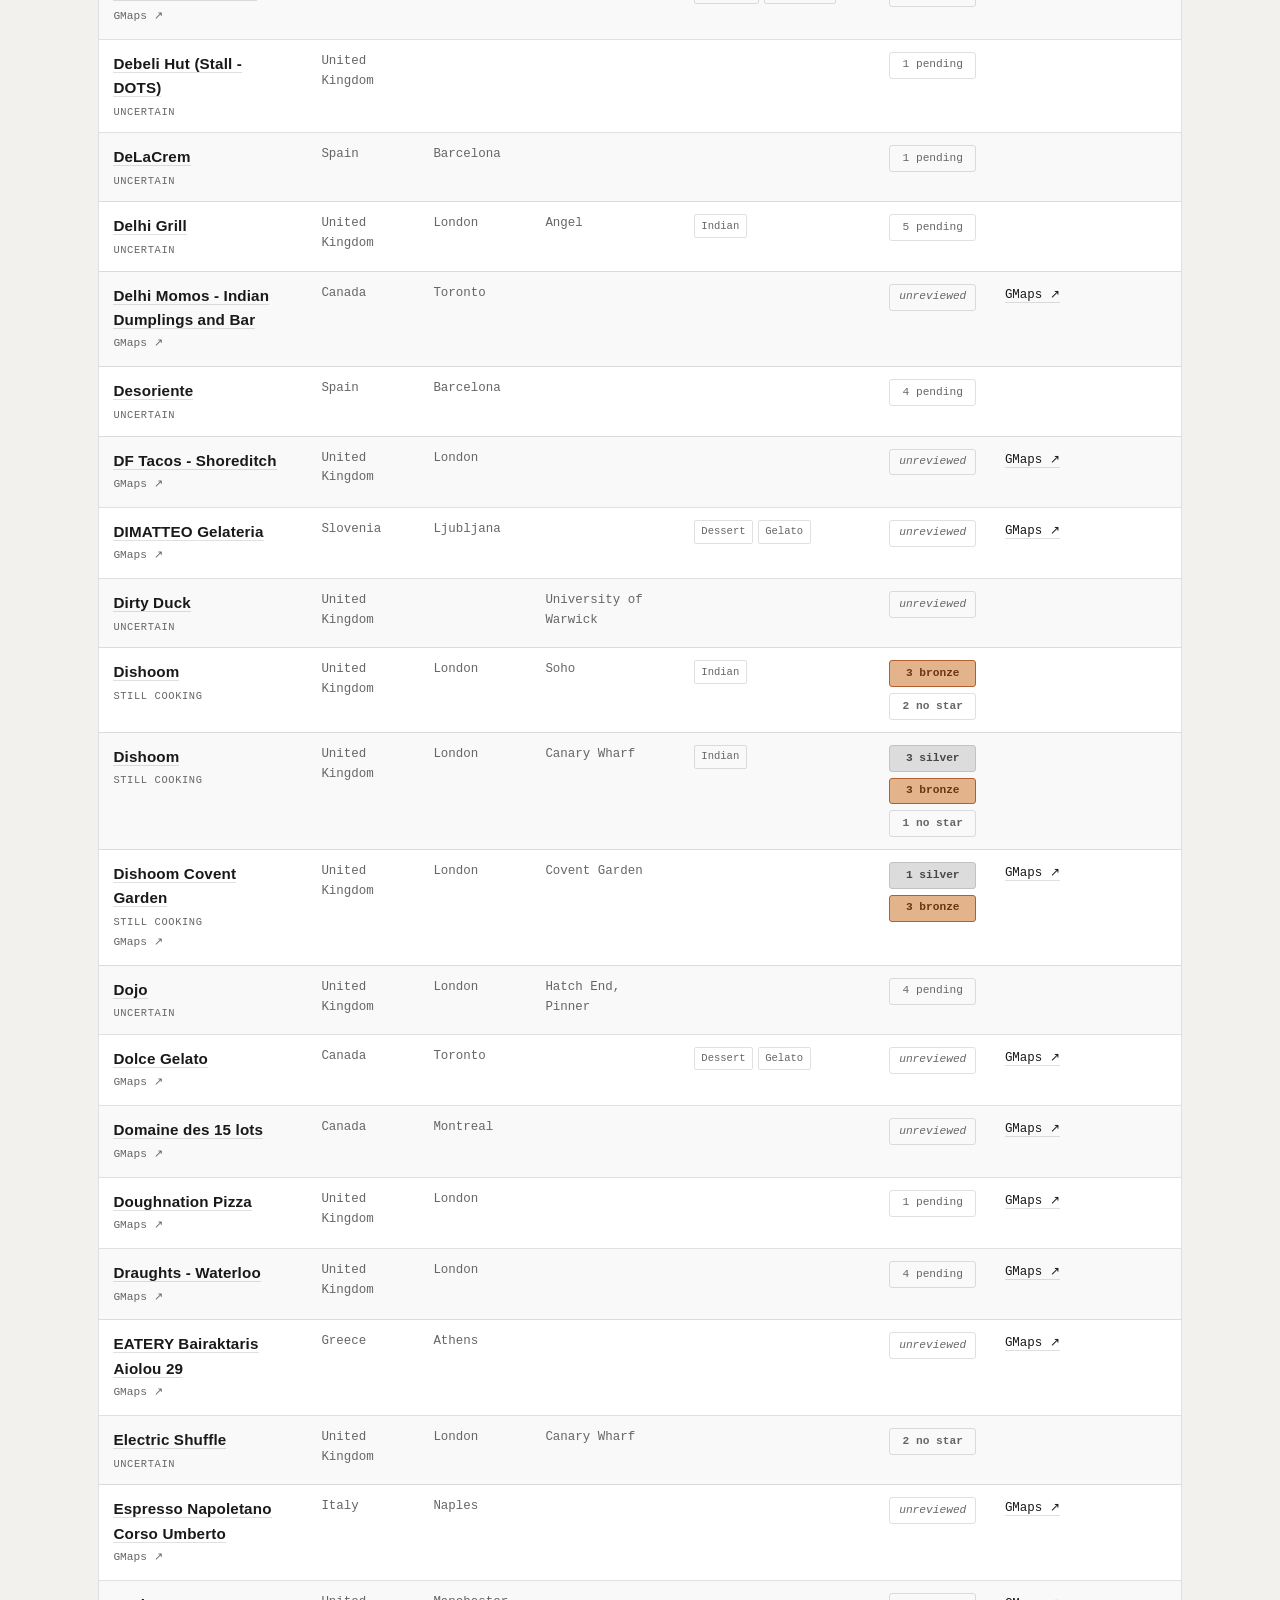
==== commit a155456c: "Multi-select Country/City/Cuisine/Food status/Guide category filters, re-export data - Country/City/" ====
--- a/index.html
+++ b/index.html
@@ -51,26 +51,43 @@
   <section class="toolbar" aria-label="Filter restaurants">
     <input type="search" id="f-search" class="mono" placeholder="Search name, area, city…" aria-label="Search">
 
-    <select id="f-country" class="mono" aria-label="Country"><option value="">All countries</option></select>
-    <select id="f-city" class="mono" aria-label="City"><option value="">All cities</option></select>
-    <select id="f-cuisine" class="mono" aria-label="Cuisine"><option value="">All cuisines</option></select>
-    <select id="f-dining" class="mono" aria-label="Dining option"><option value="">Any dining option</option></select>
-    <select id="f-food" class="mono" aria-label="Food status">
-      <option value="">Any food status</option>
-      <option value="gold">Gold</option>
-      <option value="silver">Silver</option>
-      <option value="bronze">Bronze</option>
-      <option value="no_star">Assessed, no star</option>
-      <option value="pending">Pending review</option>
-      <option value="unreviewed">Unreviewed</option>
-    </select>
-    <select id="f-guide" class="mono" aria-label="Guide category">
-      <option value="">Any Guide category</option>
-      <option value="top_picks">Top Picks</option>
-      <option value="gelato_guru">The Gelato Guru's Faves</option>
-      <option value="gone_but_not_forgotten">Gone But Not Forgotten</option>
-      <option value="desserts">Desserts</option>
-    </select>
+    <div class="msel" id="msel-country">
+      <button type="button" class="msel-btn mono" aria-haspopup="true" aria-expanded="false"><span class="msel-btn-label">All countries</span><span class="msel-btn-arrow"></span></button>
+      <div class="msel-panel" hidden>
+        <input type="text" class="msel-search mono" placeholder="Search…" aria-label="Search countries">
+        <div class="msel-options"></div>
+      </div>
+    </div>
+    <div class="msel" id="msel-city">
+      <button type="button" class="msel-btn mono" aria-haspopup="true" aria-expanded="false"><span class="msel-btn-label">All cities</span><span class="msel-btn-arrow"></span></button>
+      <div class="msel-panel" hidden>
+        <input type="text" class="msel-search mono" placeholder="Search…" aria-label="Search cities">
+        <div class="msel-options"></div>
+      </div>
+    </div>
+    <div class="msel" id="msel-cuisine">
+      <button type="button" class="msel-btn mono" aria-haspopup="true" aria-expanded="false"><span class="msel-btn-label">All cuisines</span><span class="msel-btn-arrow"></span></button>
+      <div class="msel-panel" hidden>
+        <input type="text" class="msel-search mono" placeholder="Search…" aria-label="Search cuisines">
+        <div class="msel-options"></div>
+      </div>
+    </div>
+    <!-- Hidden for now, per Hamish 2026-08-30 — filter logic/data still
+         fully wired underneath, just not shown. Remove `hidden` to bring
+         it back, no other changes needed. -->
+    <select id="f-dining" class="mono" aria-label="Dining option" hidden><option value="">Any dining option</option></select>
+    <div class="msel" id="msel-food">
+      <button type="button" class="msel-btn mono" aria-haspopup="true" aria-expanded="false"><span class="msel-btn-label">Any food status</span><span class="msel-btn-arrow"></span></button>
+      <div class="msel-panel" hidden>
+        <div class="msel-options"></div>
+      </div>
+    </div>
+    <div class="msel" id="msel-guide">
+      <button type="button" class="msel-btn mono" aria-haspopup="true" aria-expanded="false"><span class="msel-btn-label">Any Guide category</span><span class="msel-btn-arrow"></span></button>
+      <div class="msel-panel" hidden>
+        <div class="msel-options"></div>
+      </div>
+    </div>
     <select id="f-sort" class="mono" aria-label="Sort by">
       <option value="stars">Sort: Most total stars</option>
       <option value="name">Sort: Name A–Z</option>
@@ -132,14 +149,77 @@
 
   const state = { data: [], filtered: [] };
 
+  // ---- Multi-select dropdown widget (search box + checkbox list) ----
+  // Replaces plain <select>s for Country/City/Cuisine/Food status/Guide
+  // category (2026-08-30, requested by Hamish) — a restaurant can now be
+  // filtered against several values in one field at once (OR'd together
+  // within that field, AND'd against the other fields, same convention
+  // every faceted filter here already uses). Dining option was NOT part
+  // of the request, deliberately left as a plain single-select.
+  const MULTISELECT_REGISTRY = [];
+  function createMultiSelect(root, { options, allLabel, search = true, onChange }) {
+    const btn = root.querySelector('.msel-btn');
+    const panel = root.querySelector('.msel-panel');
+    const btnLabel = root.querySelector('.msel-btn-label');
+    const searchEl = root.querySelector('.msel-search');
+    const optionsEl = root.querySelector('.msel-options');
+    let allOptions = options; // [{value,label}]
+    const selected = new Set();
+
+    function renderOptions(filterText) {
+      const q = (filterText || '').toLowerCase();
+      const shown = q ? allOptions.filter(o => o.label.toLowerCase().includes(q)) : allOptions;
+      optionsEl.innerHTML = shown.length ? shown.map(o => `
+        <label class="msel-option">
+          <input type="checkbox" value="${escapeHtml(o.value)}" ${selected.has(o.value) ? 'checked' : ''}>
+          <span>${escapeHtml(o.label)}</span>
+        </label>`).join('') : `<p class="msel-empty">No matches</p>`;
+    }
+
+    function updateLabel() {
+      if (selected.size === 0) btnLabel.textContent = allLabel;
+      else if (selected.size === 1) btnLabel.textContent = allOptions.find(o => o.value === [...selected][0])?.label || [...selected][0];
+      else btnLabel.textContent = `${selected.size} selected`;
+      btn.classList.toggle('msel-active', selected.size > 0);
+    }
+
+    function close() {
+      panel.hidden = true;
+      btn.setAttribute('aria-expanded', 'false');
+    }
+    function open() {
+      MULTISELECT_REGISTRY.forEach(m => { if (m !== api) m.close(); });
+      panel.hidden = false;
+      btn.setAttribute('aria-expanded', 'true');
+      if (searchEl) { searchEl.value = ''; searchEl.focus(); }
+      renderOptions('');
+    }
+
+    btn.addEventListener('click', (e) => {
+      e.stopPropagation();
+      panel.hidden ? open() : close();
+    });
+    if (searchEl) searchEl.addEventListener('input', () => renderOptions(searchEl.value));
+    optionsEl.addEventListener('change', (e) => {
+      if (!e.target.matches('input[type="checkbox"]')) return;
+      const v = e.target.value;
+      if (e.target.checked) selected.add(v); else selected.delete(v);
+      updateLabel();
+      onChange([...selected]);
+    });
+    document.addEventListener('click', (e) => { if (!root.contains(e.target)) close(); });
+    document.addEventListener('keydown', (e) => { if (e.key === 'Escape') close(); });
+
+    updateLabel();
+    renderOptions('');
+    const api = { getSelected: () => [...selected], close };
+    MULTISELECT_REGISTRY.push(api);
+    return api;
+  }
+
   const els = {
     search: document.getElementById('f-search'),
-    country: document.getElementById('f-country'),
-    city: document.getElementById('f-city'),
-    cuisine: document.getElementById('f-cuisine'),
     dining: document.getElementById('f-dining'),
-    food: document.getElementById('f-food'),
-    guide: document.getElementById('f-guide'),
     sort: document.getElementById('f-sort'),
     list: document.getElementById('list'),
     count: document.getElementById('count'),
@@ -183,20 +263,20 @@
 
   function render() {
     const q = els.search.value.trim().toLowerCase();
-    const country = els.country.value;
-    const city = els.city.value;
-    const cuisine = els.cuisine.value;
+    const countries = els.country.getSelected();
+    const cities = els.city.getSelected();
+    const cuisines = els.cuisine.getSelected();
     const dining = els.dining.value;
-    const food = els.food.value;
-    const guide = els.guide.value;
+    const foods = els.food.getSelected();
+    const guides = els.guide.getSelected();
 
     let rows = state.data.filter(r => {
-      if (country && r.country !== country) return false;
-      if (city && r.city !== city) return false;
-      if (cuisine && !r.cuisine_tags.includes(cuisine)) return false;
+      if (countries.length && !countries.includes(r.country)) return false;
+      if (cities.length && !cities.includes(r.city)) return false;
+      if (cuisines.length && !cuisines.some(c => r.cuisine_tags.includes(c))) return false;
       if (dining && !r.dining_options.includes(dining)) return false;
-      if (!foodTierMatch(r.food, food)) return false;
-      if (guide && !(r.guide_categories || []).includes(guide)) return false;
+      if (foods.length && !foods.some(f => foodTierMatch(r.food, f))) return false;
+      if (guides.length && !guides.some(g => (r.guide_categories || []).includes(g))) return false;
       if (q) {
         const hay = [r.name, r.location_name, r.city, r.country].filter(Boolean).join(' ').toLowerCase();
         if (!hay.includes(q)) return false;
@@ -263,12 +343,38 @@
 
   state.data = data;
 
-  populateSelect(els.country, [...new Set(data.map(r => r.country).filter(Boolean))].sort());
-  populateSelect(els.city, [...new Set(data.map(r => r.city).filter(Boolean))].sort());
-  populateSelect(els.cuisine, [...new Set(data.flatMap(r => r.cuisine_tags))].sort());
+  const asOptions = values => values.map(v => ({ value: v, label: v }));
+
+  els.country = createMultiSelect(document.getElementById('msel-country'), {
+    options: asOptions([...new Set(data.map(r => r.country).filter(Boolean))].sort()),
+    allLabel: 'All countries', onChange: render
+  });
+  els.city = createMultiSelect(document.getElementById('msel-city'), {
+    options: asOptions([...new Set(data.map(r => r.city).filter(Boolean))].sort()),
+    allLabel: 'All cities', onChange: render
+  });
+  els.cuisine = createMultiSelect(document.getElementById('msel-cuisine'), {
+    options: asOptions([...new Set(data.flatMap(r => r.cuisine_tags))].sort()),
+    allLabel: 'All cuisines', onChange: render
+  });
+  els.food = createMultiSelect(document.getElementById('msel-food'), {
+    options: [
+      { value: 'gold', label: 'Gold' },
+      { value: 'silver', label: 'Silver' },
+      { value: 'bronze', label: 'Bronze' },
+      { value: 'no_star', label: 'Assessed, no star' },
+      { value: 'pending', label: 'Pending review' },
+      { value: 'unreviewed', label: 'Unreviewed' },
+    ],
+    allLabel: 'Any food status', search: false, onChange: render
+  });
+  els.guide = createMultiSelect(document.getElementById('msel-guide'), {
+    options: Object.entries(GUIDE_CATEGORY_LABEL).map(([value, label]) => ({ value, label })),
+    allLabel: 'Any Guide category', search: false, onChange: render
+  });
   populateSelect(els.dining, [...new Set(data.flatMap(r => r.dining_options))].sort());
 
-  for (const el of [els.search, els.country, els.city, els.cuisine, els.dining, els.food, els.guide, els.sort]) {
+  for (const el of [els.search, els.dining, els.sort]) {
     el.addEventListener('input', render);
     el.addEventListener('change', render);
   }
--- a/styles.css
+++ b/styles.css
@@ -198,7 +198,89 @@
   padding: 0.5rem 0.65rem;
 }
 .toolbar input[type="search"] { flex: 1 1 14rem; min-width: 12rem; }
-.toolbar select { flex: 0 1 auto; }
+/* Same chevron asset/colour/size as .msel-btn-arrow, positioned to match
+   its gap+padding rhythm — the plain OS-native arrow looked visibly
+   chunkier/differently-spaced next to the custom buttons (2026-08-30,
+   confirmed via a real side-by-side screenshot, not just eyeballing). */
+.toolbar select {
+  flex: 0 1 auto;
+  appearance: none;
+  -webkit-appearance: none;
+  background-image: url("data:image/svg+xml,%3Csvg xmlns='http://www.w3.org/2000/svg' width='10' height='6' viewBox='0 0 10 6'%3E%3Cpath d='M1 1L5 5L9 1' stroke='%23666666' stroke-width='1.4' fill='none' stroke-linecap='round' stroke-linejoin='round'/%3E%3C/svg%3E");
+  background-repeat: no-repeat;
+  background-position: right 0.65rem center;
+  background-size: 10px 6px;
+  padding-right: 1.75rem;
+}
+
+/* ---- multi-select dropdown (Country/City/Cuisine/Food status/Guide
+   category — added 2026-08-30). Search box + checkbox list in a floating
+   panel, same visual language as the plain <select>s beside it. ---- */
+.msel { position: relative; flex: 0 1 auto; }
+.msel-btn {
+  display: flex;
+  align-items: center;
+  gap: 0.5rem;
+  font-family: Consolas, "Cascadia Code", "SF Mono", ui-monospace, monospace;
+  font-size: 0.8rem;
+  color: var(--ink);
+  background: var(--paper-raised);
+  border: 1px solid var(--hairline);
+  border-radius: 3px;
+  padding: 0.5rem 0.65rem;
+  height: 2.3rem;
+  cursor: pointer;
+  max-width: 14rem;
+}
+.msel-btn-label { min-width: 0; overflow: hidden; text-overflow: ellipsis; white-space: nowrap; }
+/* Plain outlined chevron (not a solid triangle) — closer to the native
+   <select> arrow's look than a filled glyph, so it doesn't read as an
+   unrelated shape sitting next to Sort's real native arrow (2026-08-30). */
+.msel-btn-arrow {
+  flex-shrink: 0;
+  width: 10px;
+  height: 6px;
+  background-image: url("data:image/svg+xml,%3Csvg xmlns='http://www.w3.org/2000/svg' width='10' height='6' viewBox='0 0 10 6'%3E%3Cpath d='M1 1L5 5L9 1' stroke='%23666666' stroke-width='1.4' fill='none' stroke-linecap='round' stroke-linejoin='round'/%3E%3C/svg%3E");
+  background-repeat: no-repeat;
+  background-size: 10px 6px;
+}
+.msel-btn.msel-active { border-color: var(--ink); color: var(--ink); font-weight: 600; }
+.msel-panel {
+  position: absolute;
+  top: calc(100% + 0.3rem);
+  left: 0;
+  z-index: 20;
+  min-width: 14rem;
+  max-width: 20rem;
+  background: var(--paper-raised);
+  border: 1px solid var(--hairline);
+  border-radius: 4px;
+  box-shadow: 0 6px 18px rgba(0, 0, 0, 0.12);
+  padding: 0.5rem;
+}
+.msel-search {
+  width: 100%;
+  box-sizing: border-box;
+  font-family: Consolas, monospace;
+  font-size: 0.78rem;
+  padding: 0.4rem 0.55rem;
+  border: 1px solid var(--hairline);
+  border-radius: 3px;
+  margin-bottom: 0.4rem;
+}
+.msel-options { max-height: 14rem; overflow-y: auto; display: flex; flex-direction: column; }
+.msel-option {
+  display: flex;
+  align-items: center;
+  gap: 0.5rem;
+  font-size: 0.82rem;
+  padding: 0.3rem 0.3rem;
+  border-radius: 3px;
+  cursor: pointer;
+}
+.msel-option:hover { background: var(--paper); }
+.msel-option input { margin: 0; flex-shrink: 0; }
+.msel-empty { font-size: 0.78rem; color: var(--ink-soft); margin: 0.3rem; }
 
 .count { color: var(--ink-soft); font-size: 0.78rem; margin: 1rem 0 0.75rem; }
 .empty { color: var(--ink-soft); padding: 2rem 0; }
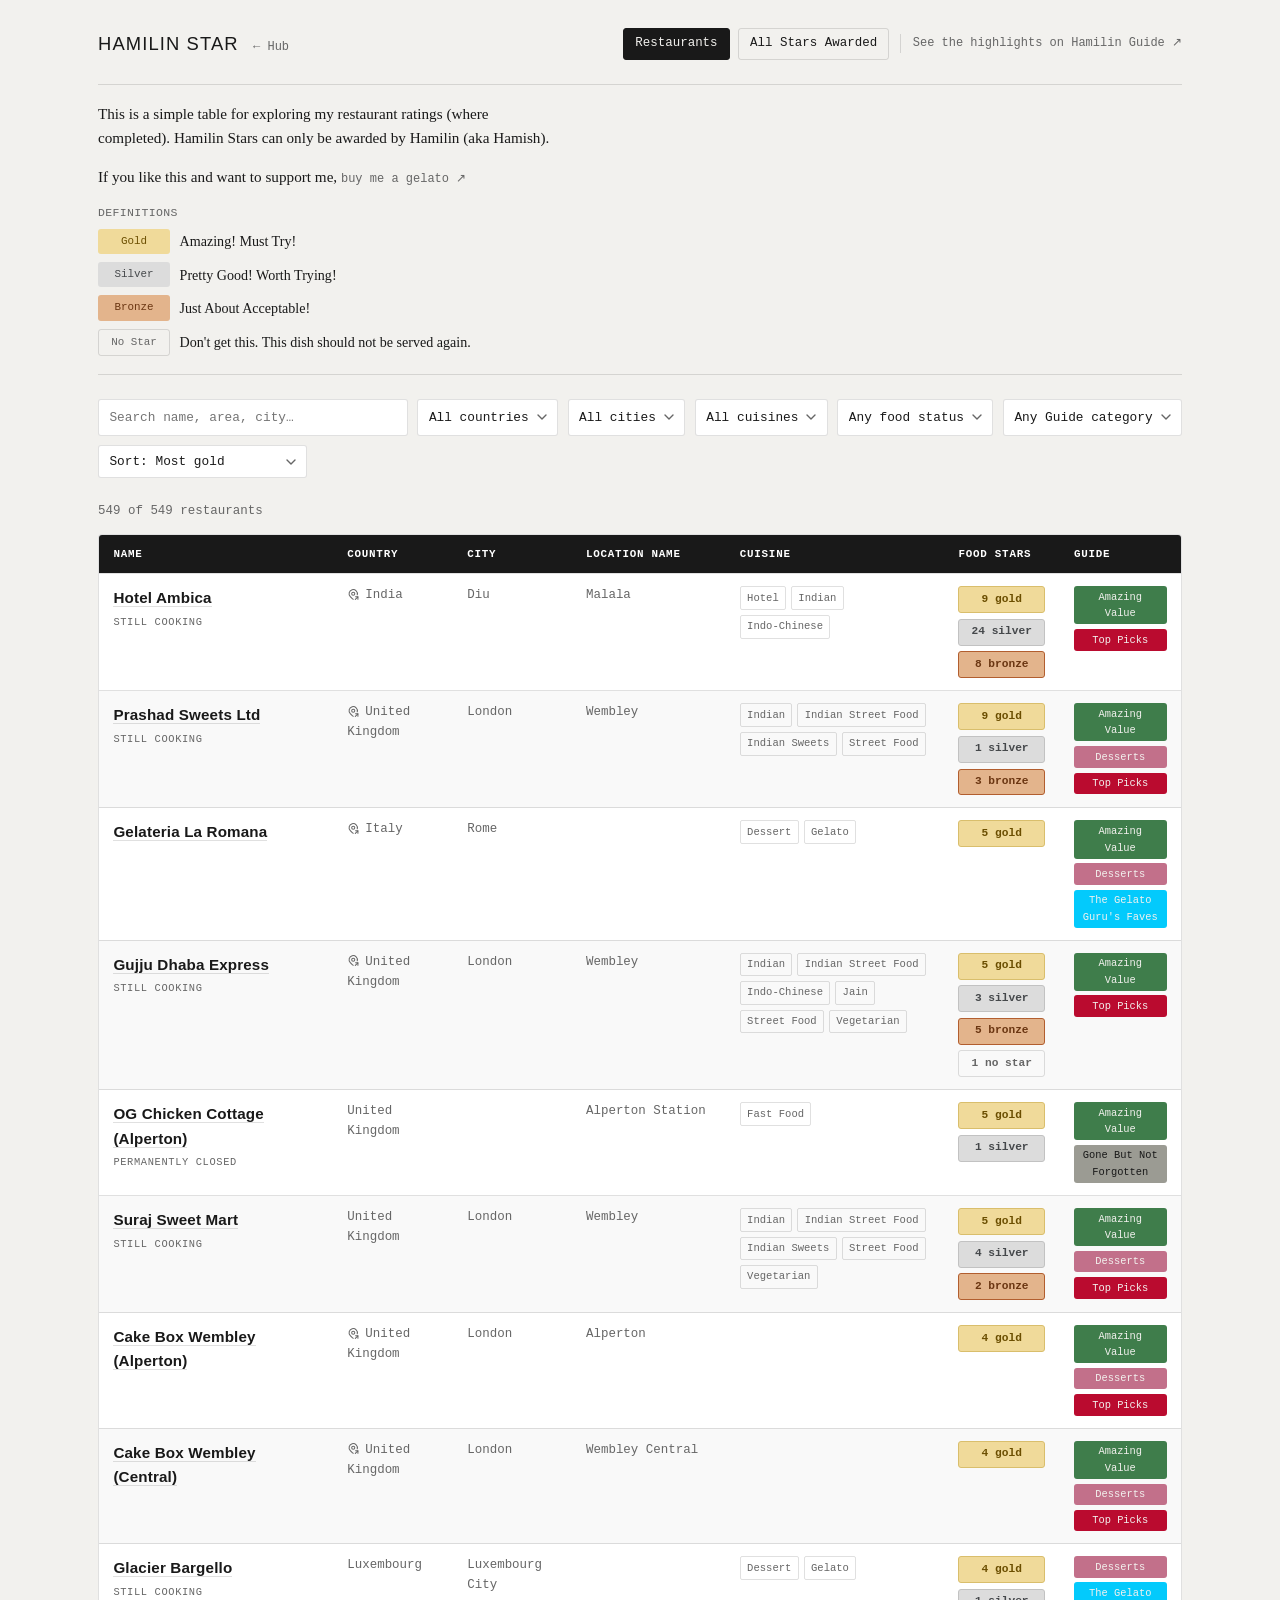
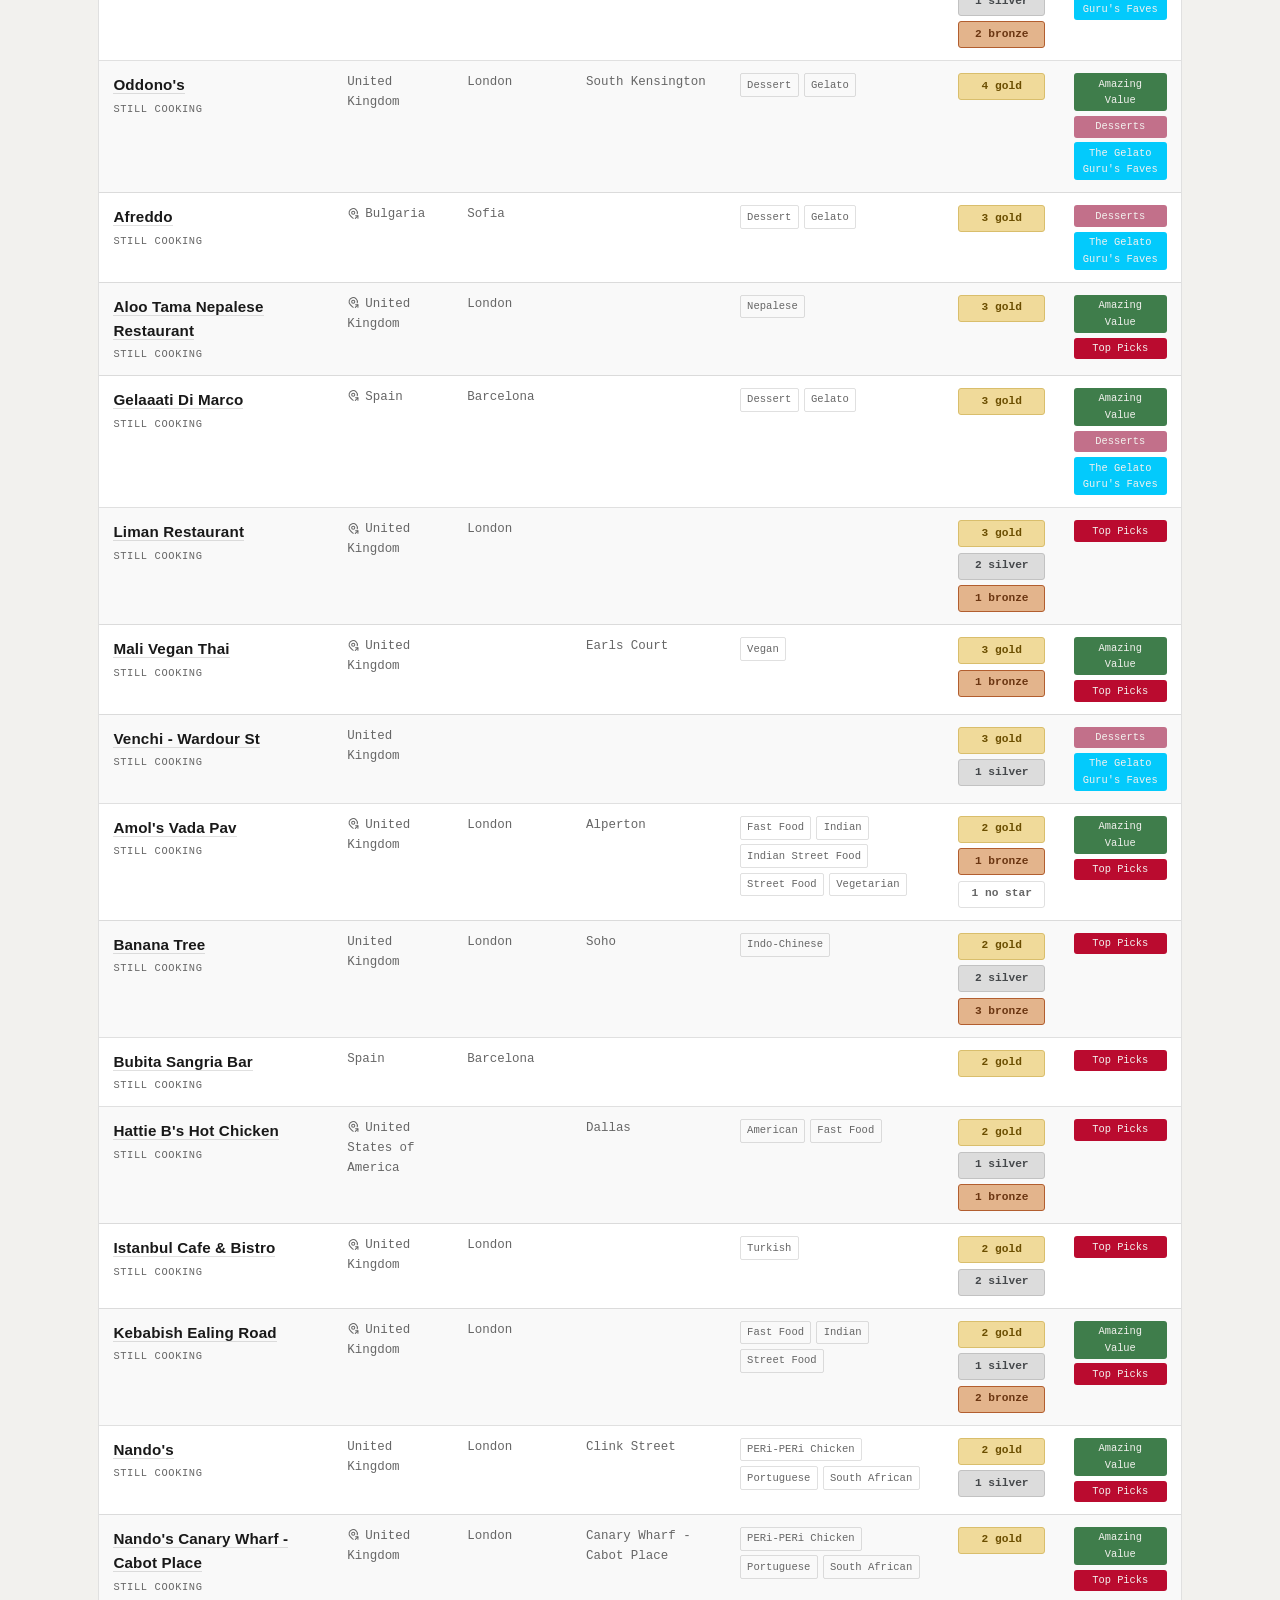
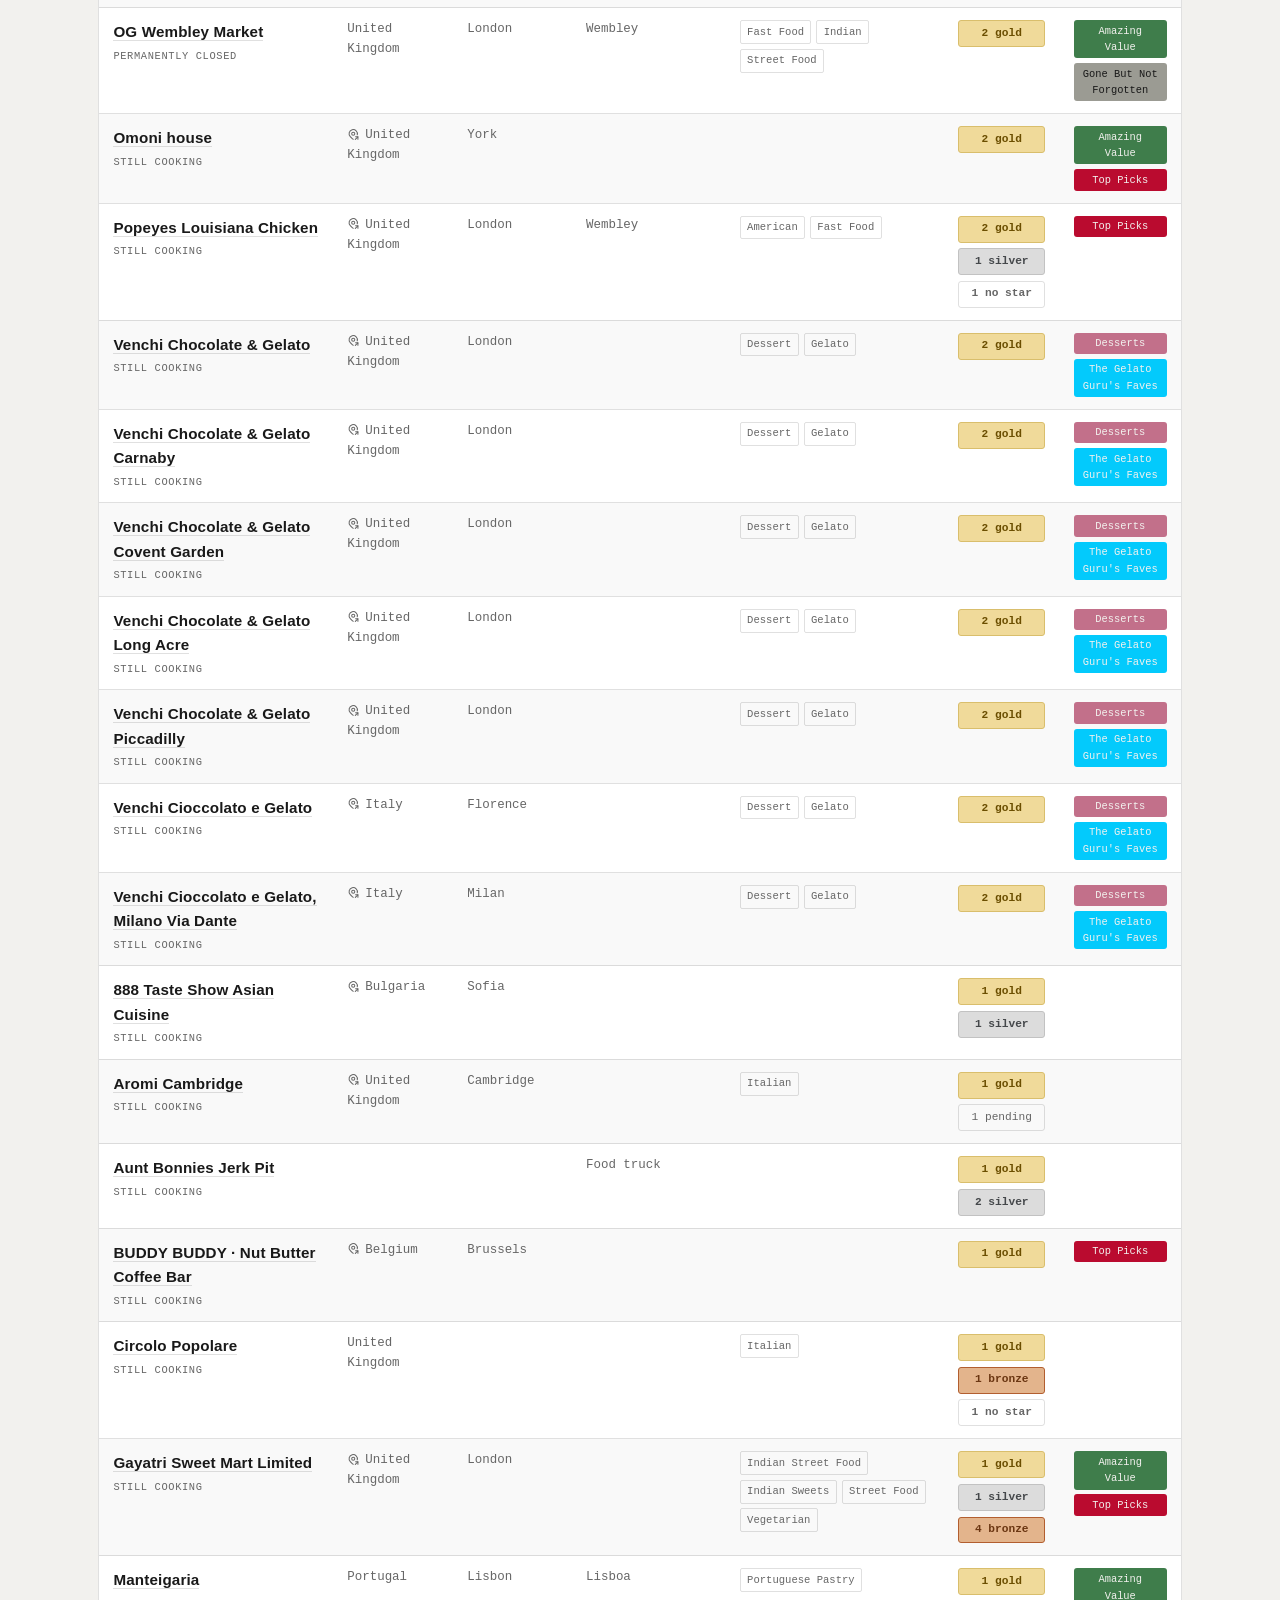
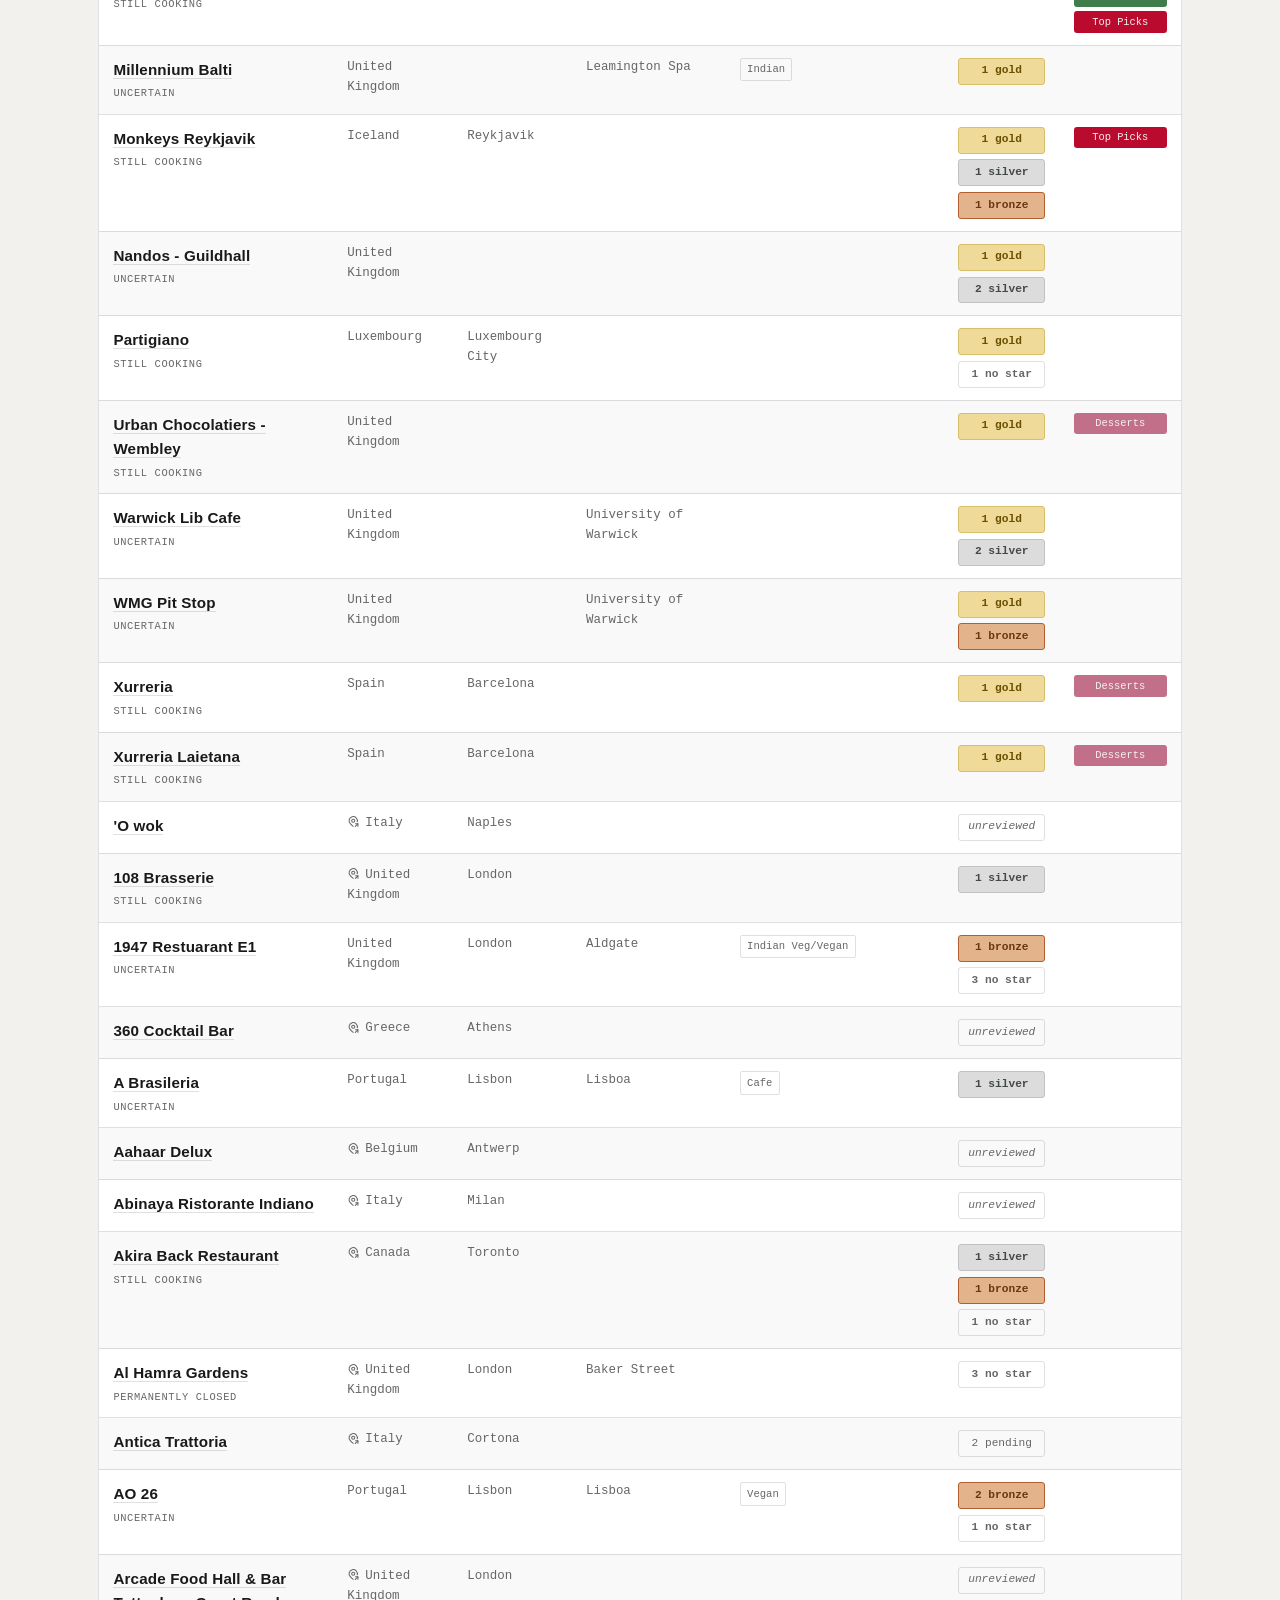
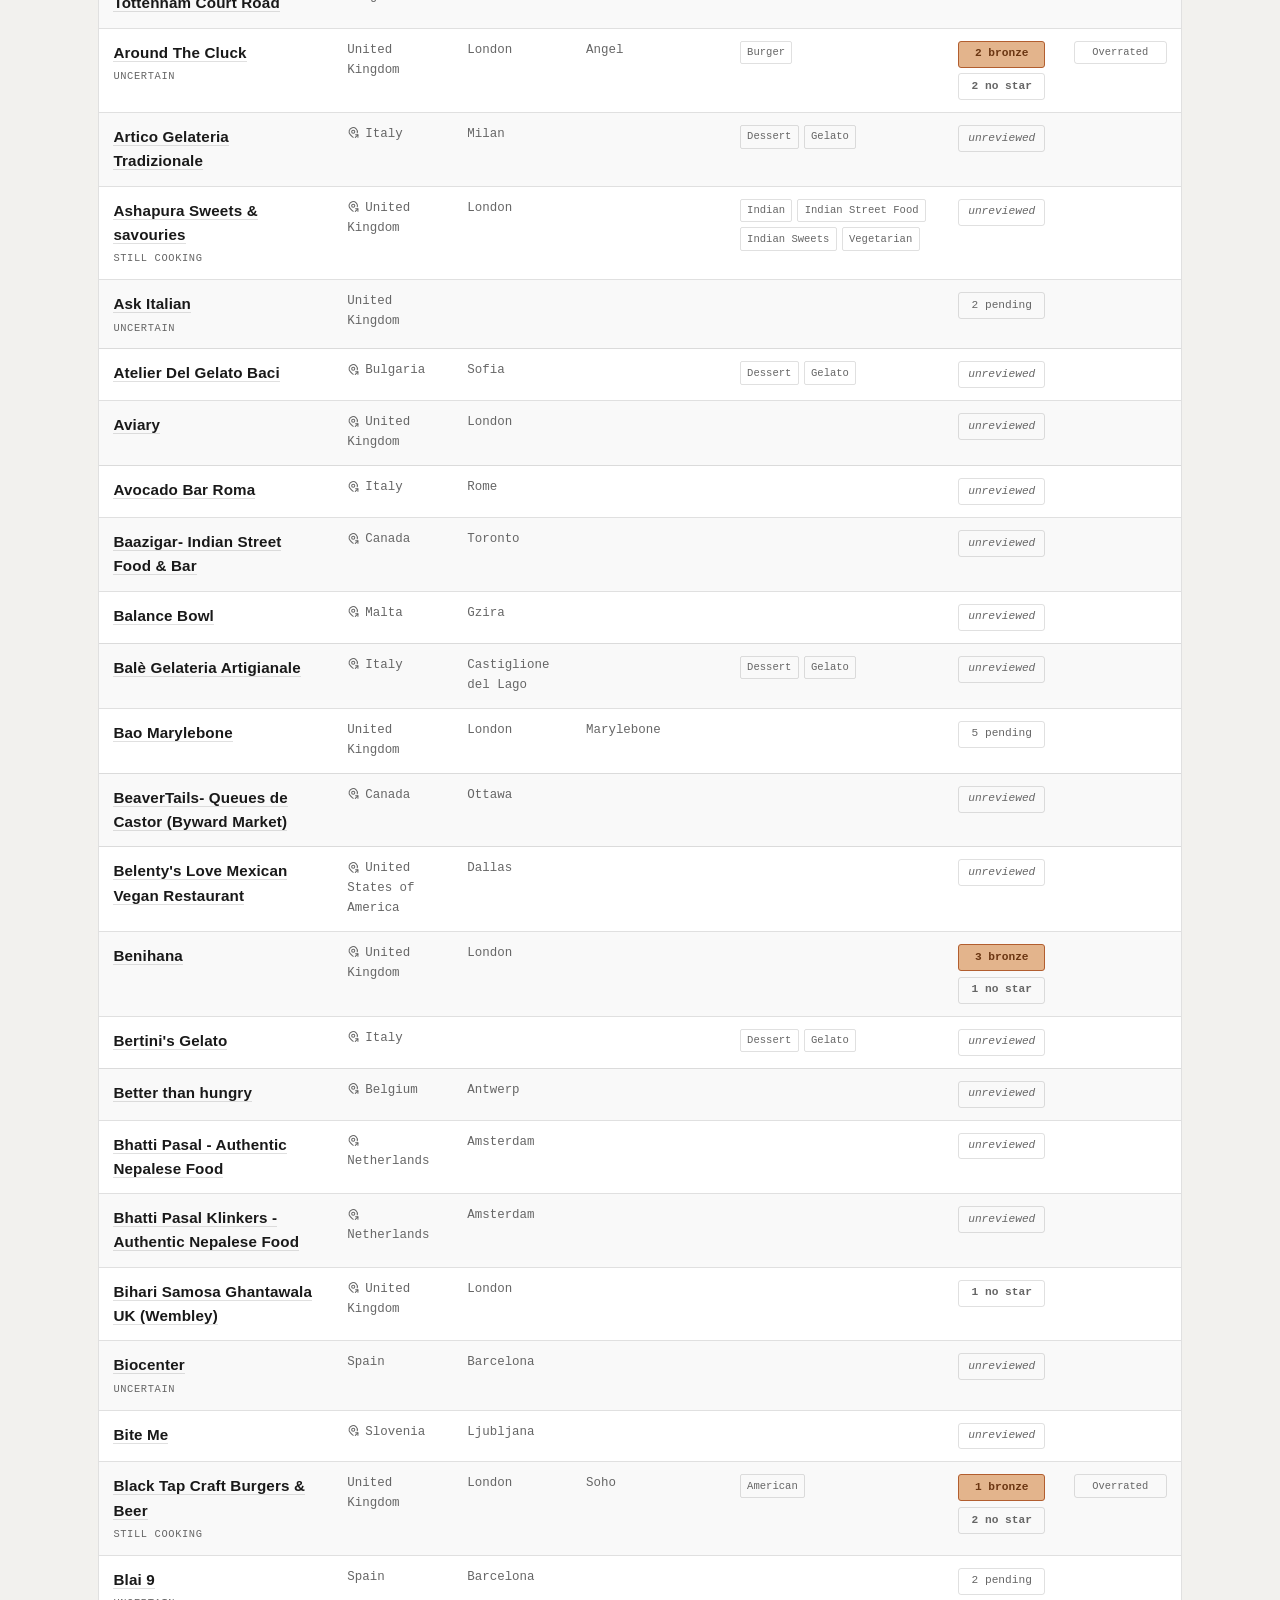
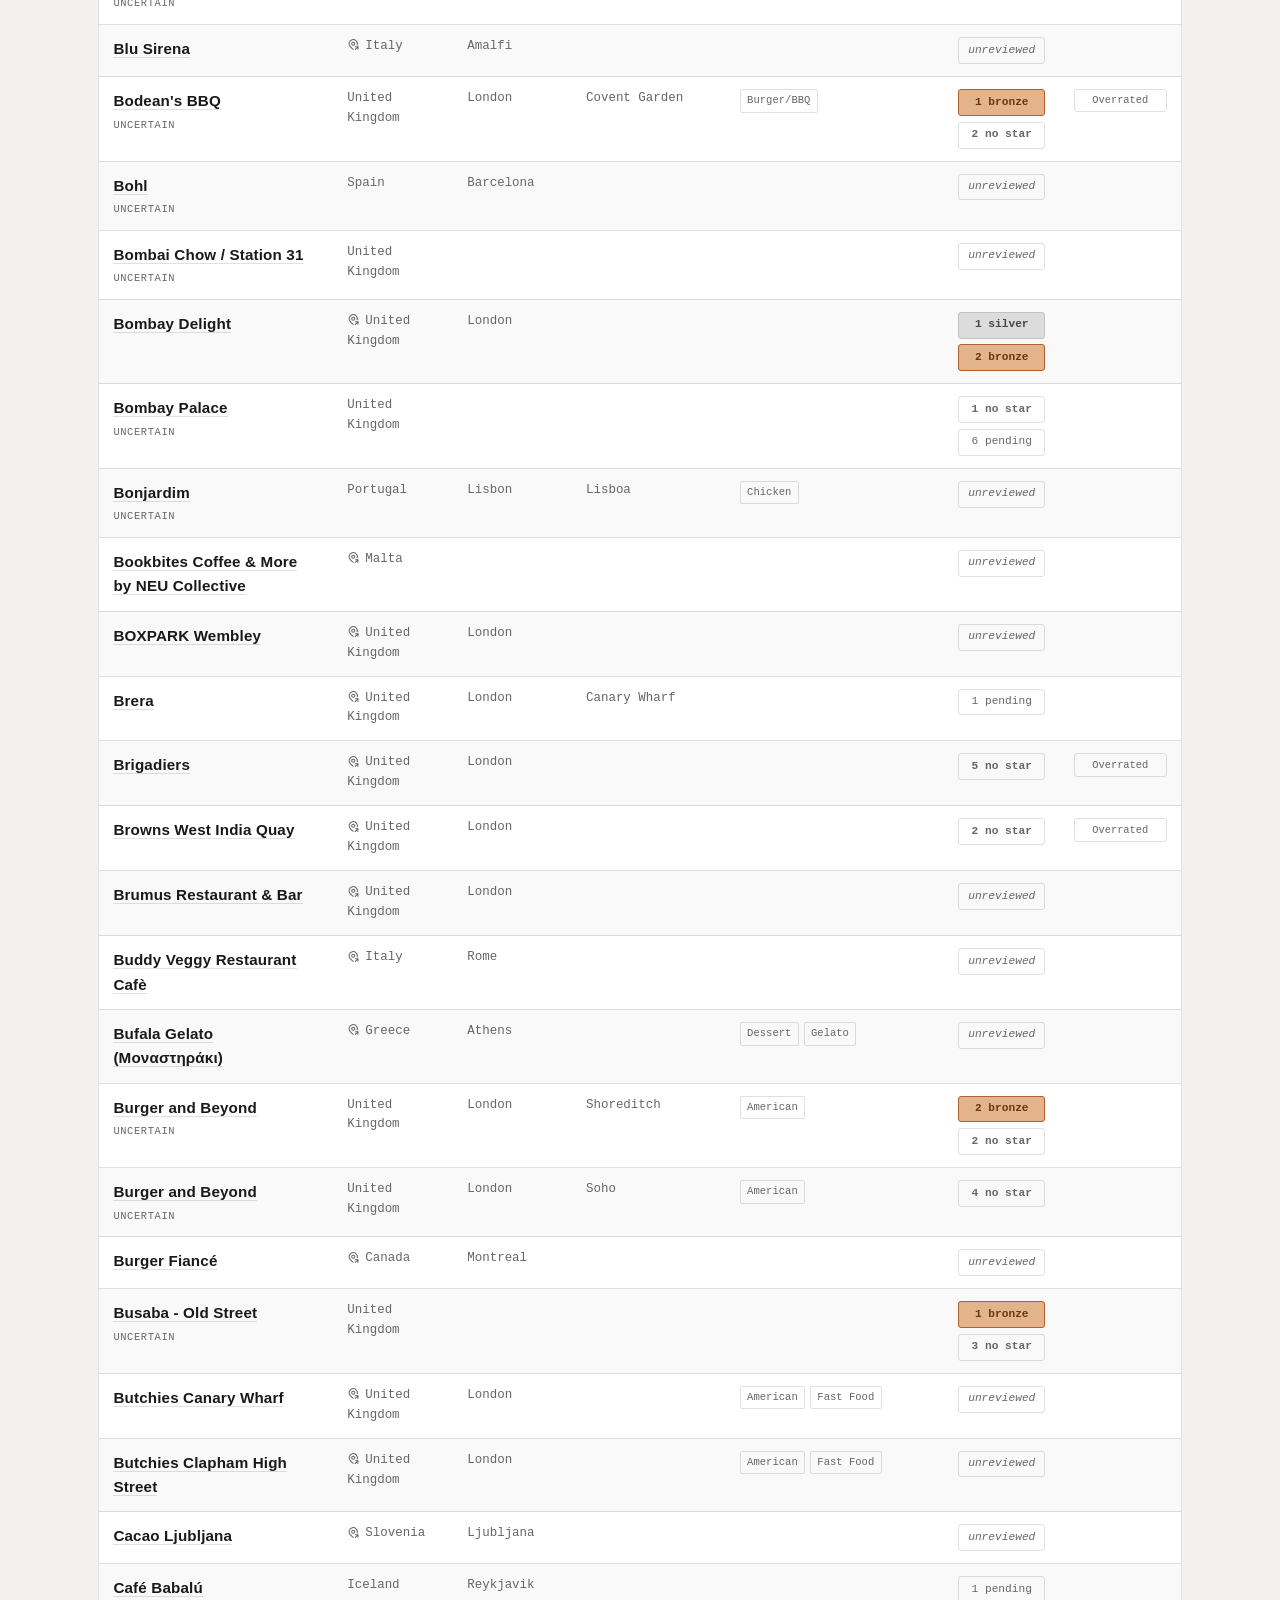
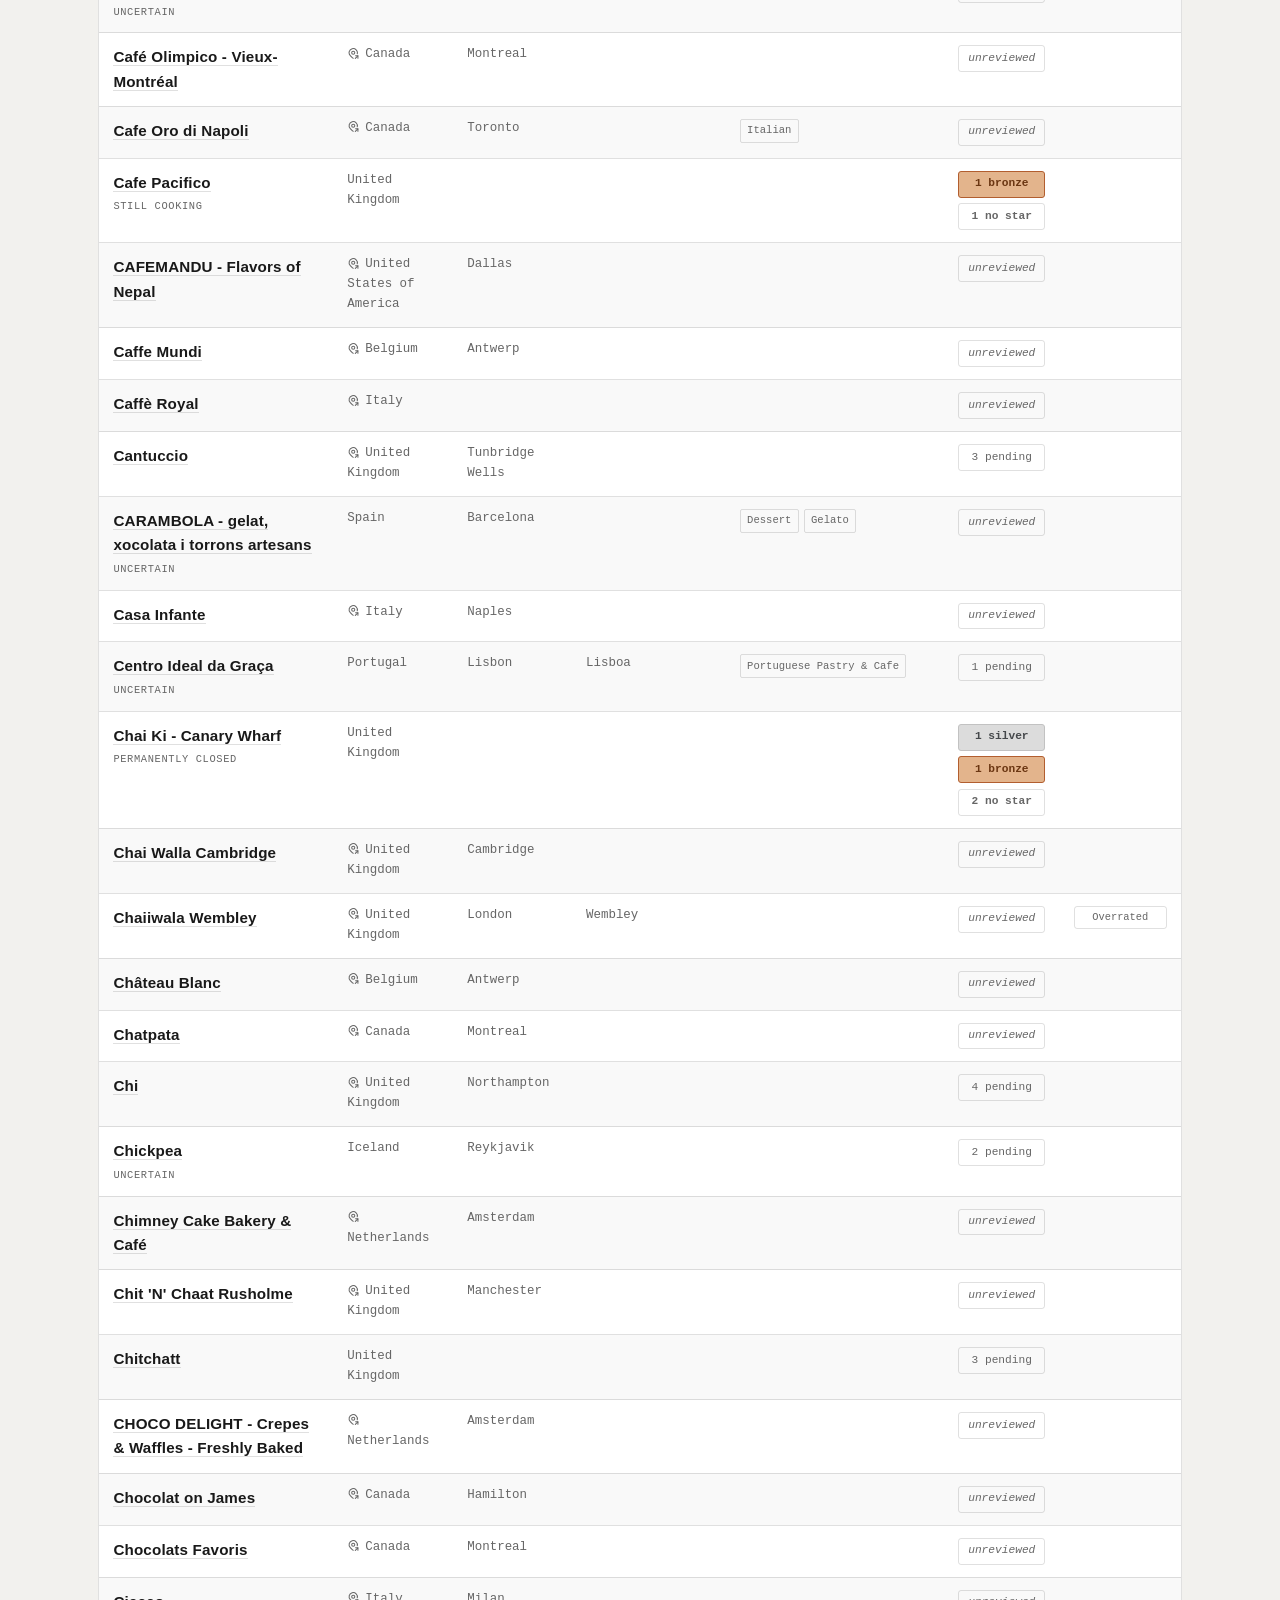
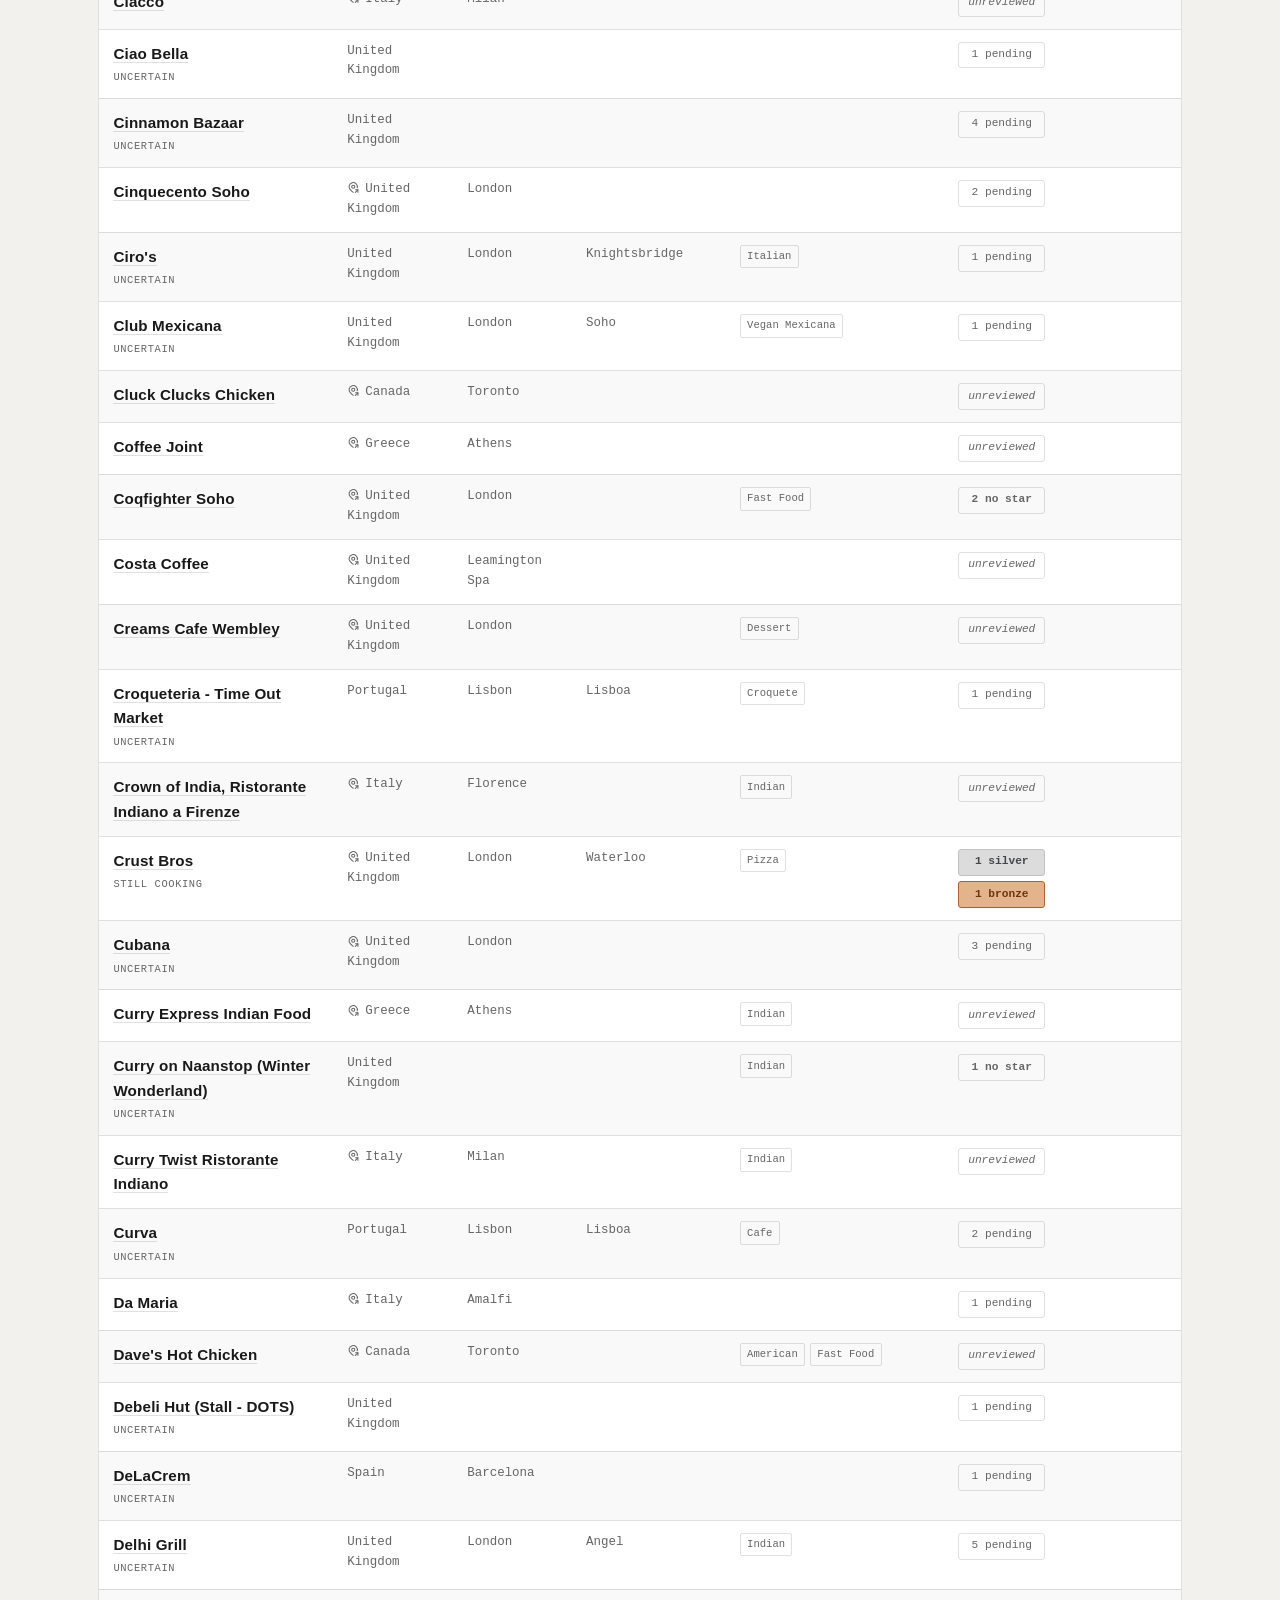
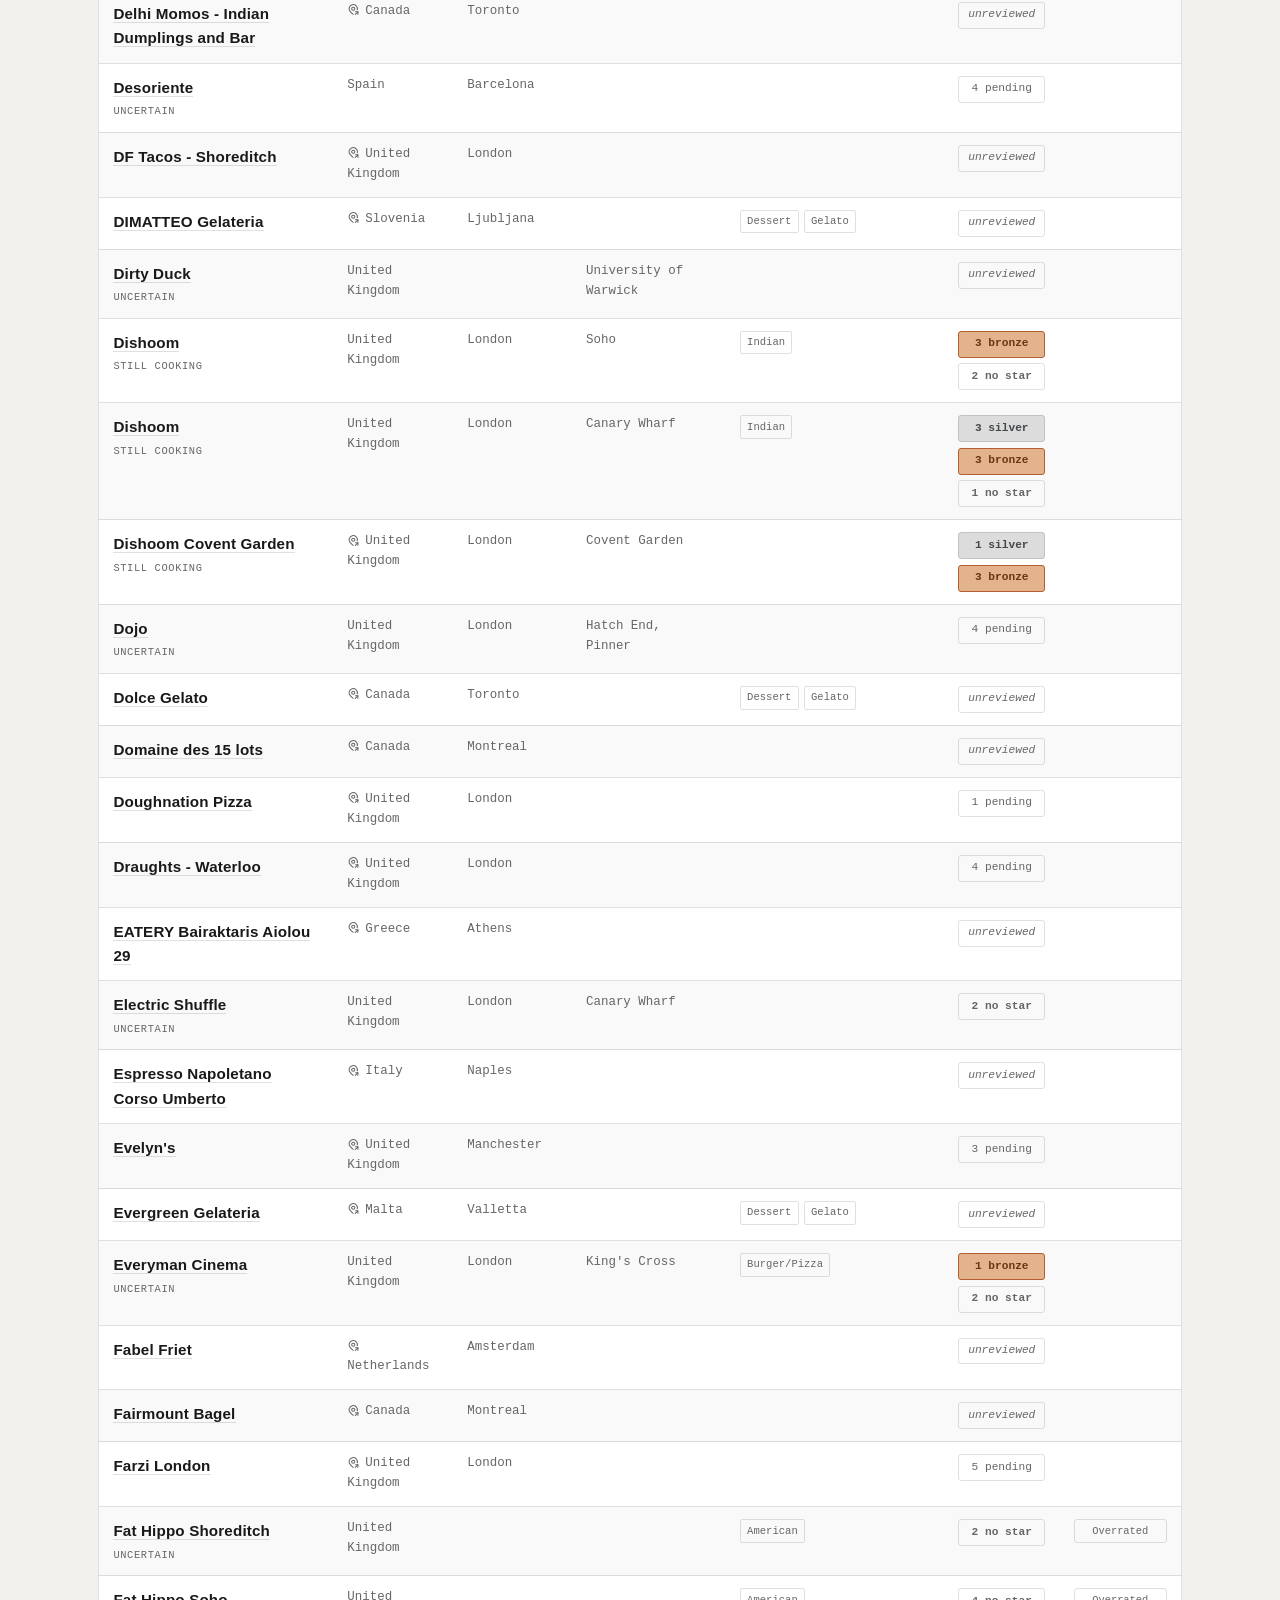
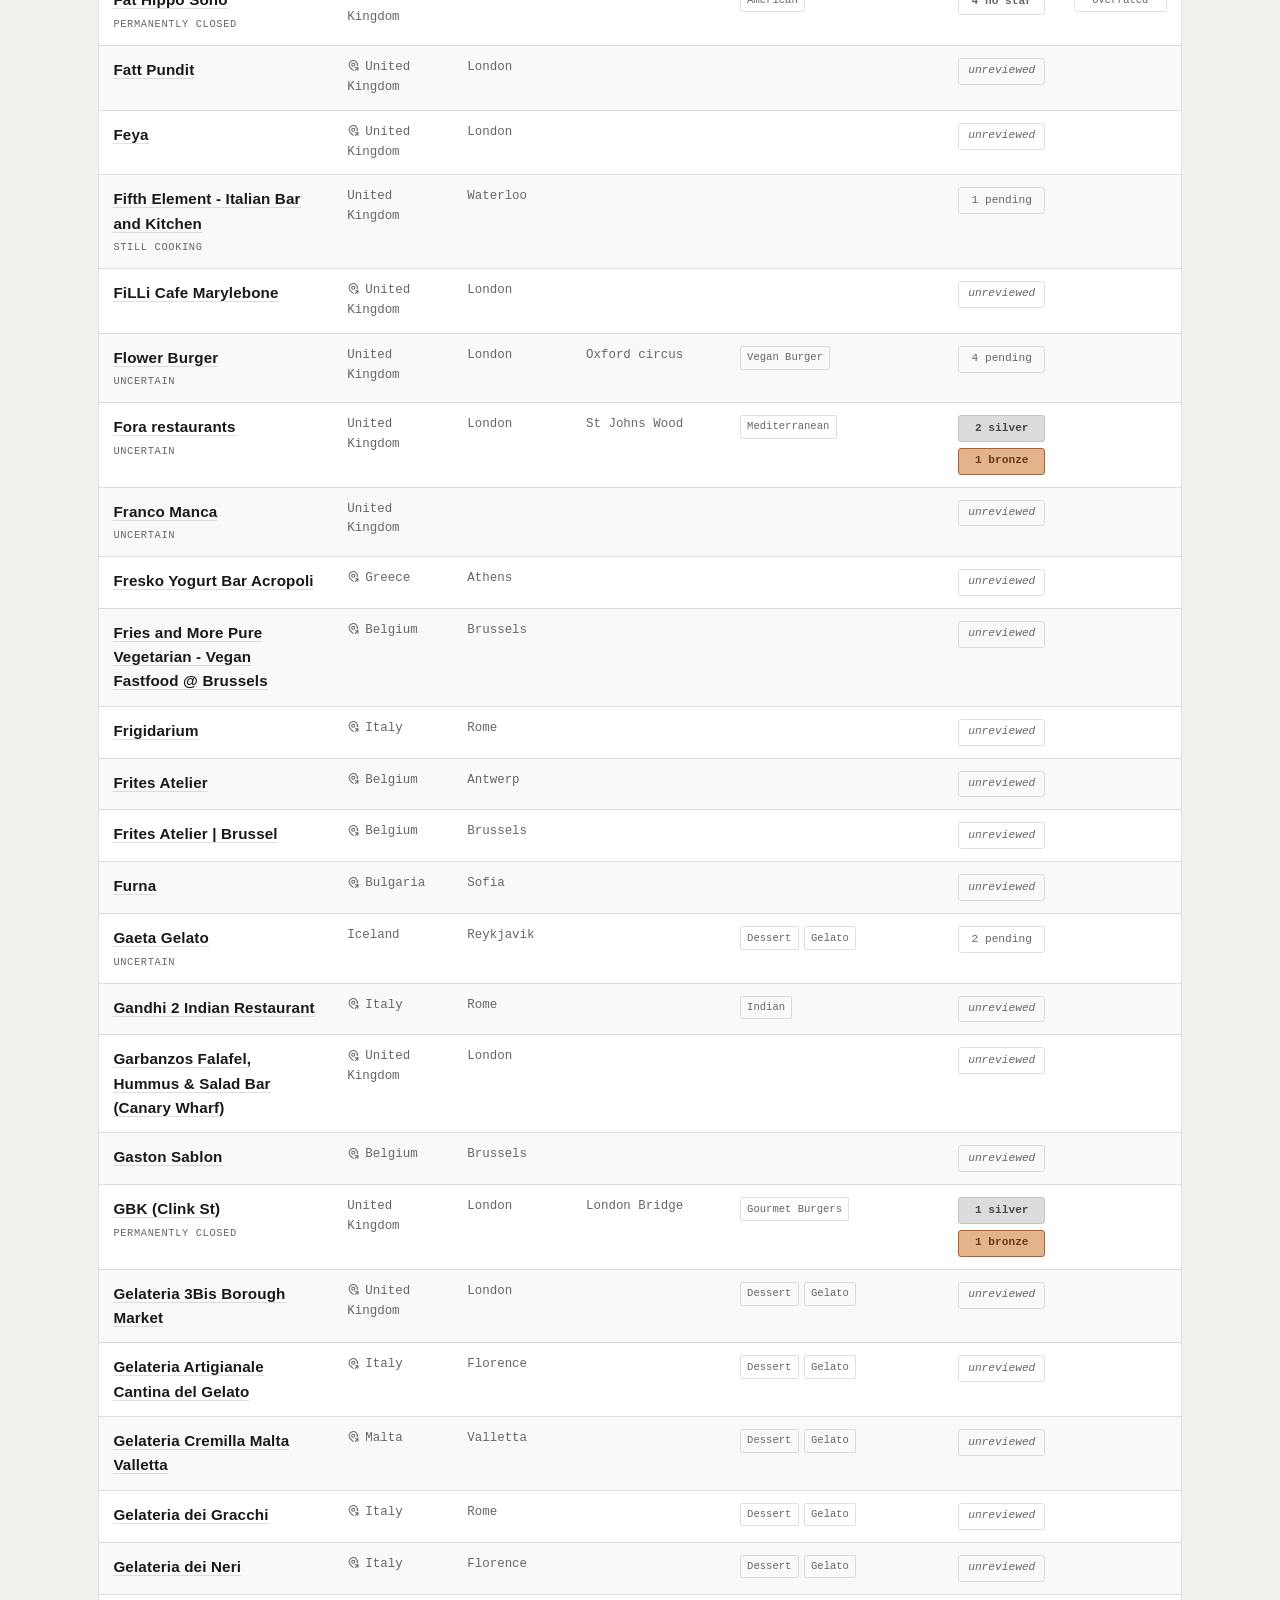
==== commit 9d3852f7: "Move Gmaps link to a map-pin-share icon before the country text - Tried first as its own icon under " ====
--- a/index.html
+++ b/index.html
@@ -261,6 +261,13 @@
     return String(s).replace(/[&<>"']/g, c => ({ '&': '&amp;', '<': '&lt;', '>': '&gt;', '"': '&quot;', "'": '&#39;' }[c]));
   }
 
+  // Tabler Icons "map-pin-share" (tabler.io/icons, MIT licensed), outline
+  // set, inlined directly rather than pulling in an external font/CDN —
+  // same zero-dependency technique already used for the favicon. Replaces
+  // the "GMaps ↗" text link under the restaurant name (2026-08-30);
+  // the dedicated GMaps table column keeps its text link, unchanged.
+  const MAP_PIN_SHARE_ICON = `<svg xmlns="http://www.w3.org/2000/svg" width="14" height="14" viewBox="0 0 24 24" fill="none" stroke="currentColor" stroke-width="2" stroke-linecap="round" stroke-linejoin="round"><path d="M9 11a3 3 0 1 0 6 0a3 3 0 0 0 -6 0" /><path d="M12.02 21.485a1.996 1.996 0 0 1 -1.433 -.585l-4.244 -4.243a8 8 0 1 1 13.403 -3.651" /><path d="M16 22l5 -5" /><path d="M21 21.5v-4.5h-4.5" /></svg>`;
+
   function render() {
     const q = els.search.value.trim().toLowerCase();
     const countries = els.country.getSelected();
@@ -313,9 +320,8 @@
           <td class="col-name">
             <span class="rname display"><a href="${starsHref}" title="View star detail for ${escapeHtml(r.name)}">${escapeHtml(r.name)}</a></span>
             ${status}
-            ${r.gmaps_url ? `<a class="gmaps-link gmaps-link-inline mono" href="${escapeHtml(r.gmaps_url)}" target="_blank" rel="noopener">GMaps ↗</a>` : ''}
           </td>
-          <td class="col-country mono">${r.country ? escapeHtml(r.country) : ''}</td>
+          <td class="col-country mono">${r.gmaps_url ? `<a class="gmaps-link gmaps-link-country" href="${escapeHtml(r.gmaps_url)}" target="_blank" rel="noopener" title="View on Google Maps" aria-label="View on Google Maps">${MAP_PIN_SHARE_ICON}</a>` : ''}${r.country ? escapeHtml(r.country) : ''}</td>
           <td class="col-city mono">${r.city ? escapeHtml(r.city) : ''}</td>
           <td class="col-locname mono">${r.location_name ? escapeHtml(r.location_name) : ''}</td>
           <td class="col-cuisine">${tagList(r.cuisine_tags, 'tag-cuisine')}</td>
--- a/styles.css
+++ b/styles.css
@@ -335,11 +335,26 @@
 .col-food { min-width: 6rem; }
 .col-category, .col-tier { min-width: 6rem; }
 .col-date { min-width: 7rem; color: var(--ink-soft); font-size: 0.78rem; }
-.col-gmaps { min-width: 5.5rem; }
+/* Hidden for now, per Hamish 2026-08-30 — the inline map-pin icon under
+   the restaurant name covers this already. Markup/data still there,
+   just not rendered; remove this rule to bring the column back. */
+.col-gmaps { display: none; }
 .gmaps-link { color: var(--ink); text-decoration: none; border-bottom: 1px solid var(--hairline); font-size: 0.78rem; }
 .gmaps-link:hover, .gmaps-link:focus-visible { border-color: var(--ink); }
-.gmaps-link-inline { display: block; margin-top: 0.2rem; font-size: 0.7rem; color: var(--ink-soft); border-bottom-color: transparent; }
-.gmaps-link-inline:hover, .gmaps-link-inline:focus-visible { color: var(--ink); border-color: var(--ink); }
+
+/* map-pin-share icon before the country text — settled here 2026-08-30
+   after trying it under the restaurant name first (looked worse there,
+   removed). */
+.gmaps-link-country {
+  display: inline-flex;
+  align-items: center;
+  vertical-align: -0.15em;
+  margin-right: 0.35rem;
+  color: var(--ink-soft);
+  border-bottom-color: transparent;
+}
+.gmaps-link-country:hover, .gmaps-link-country:focus-visible { color: var(--ink); border-color: transparent; }
+.gmaps-link-country svg { display: block; width: 1em; height: 1em; }
 
 .col-guide-cats { min-width: 7.5rem; }
 .guide-cats { display: flex; flex-direction: column; align-items: stretch; gap: 0.3rem; }
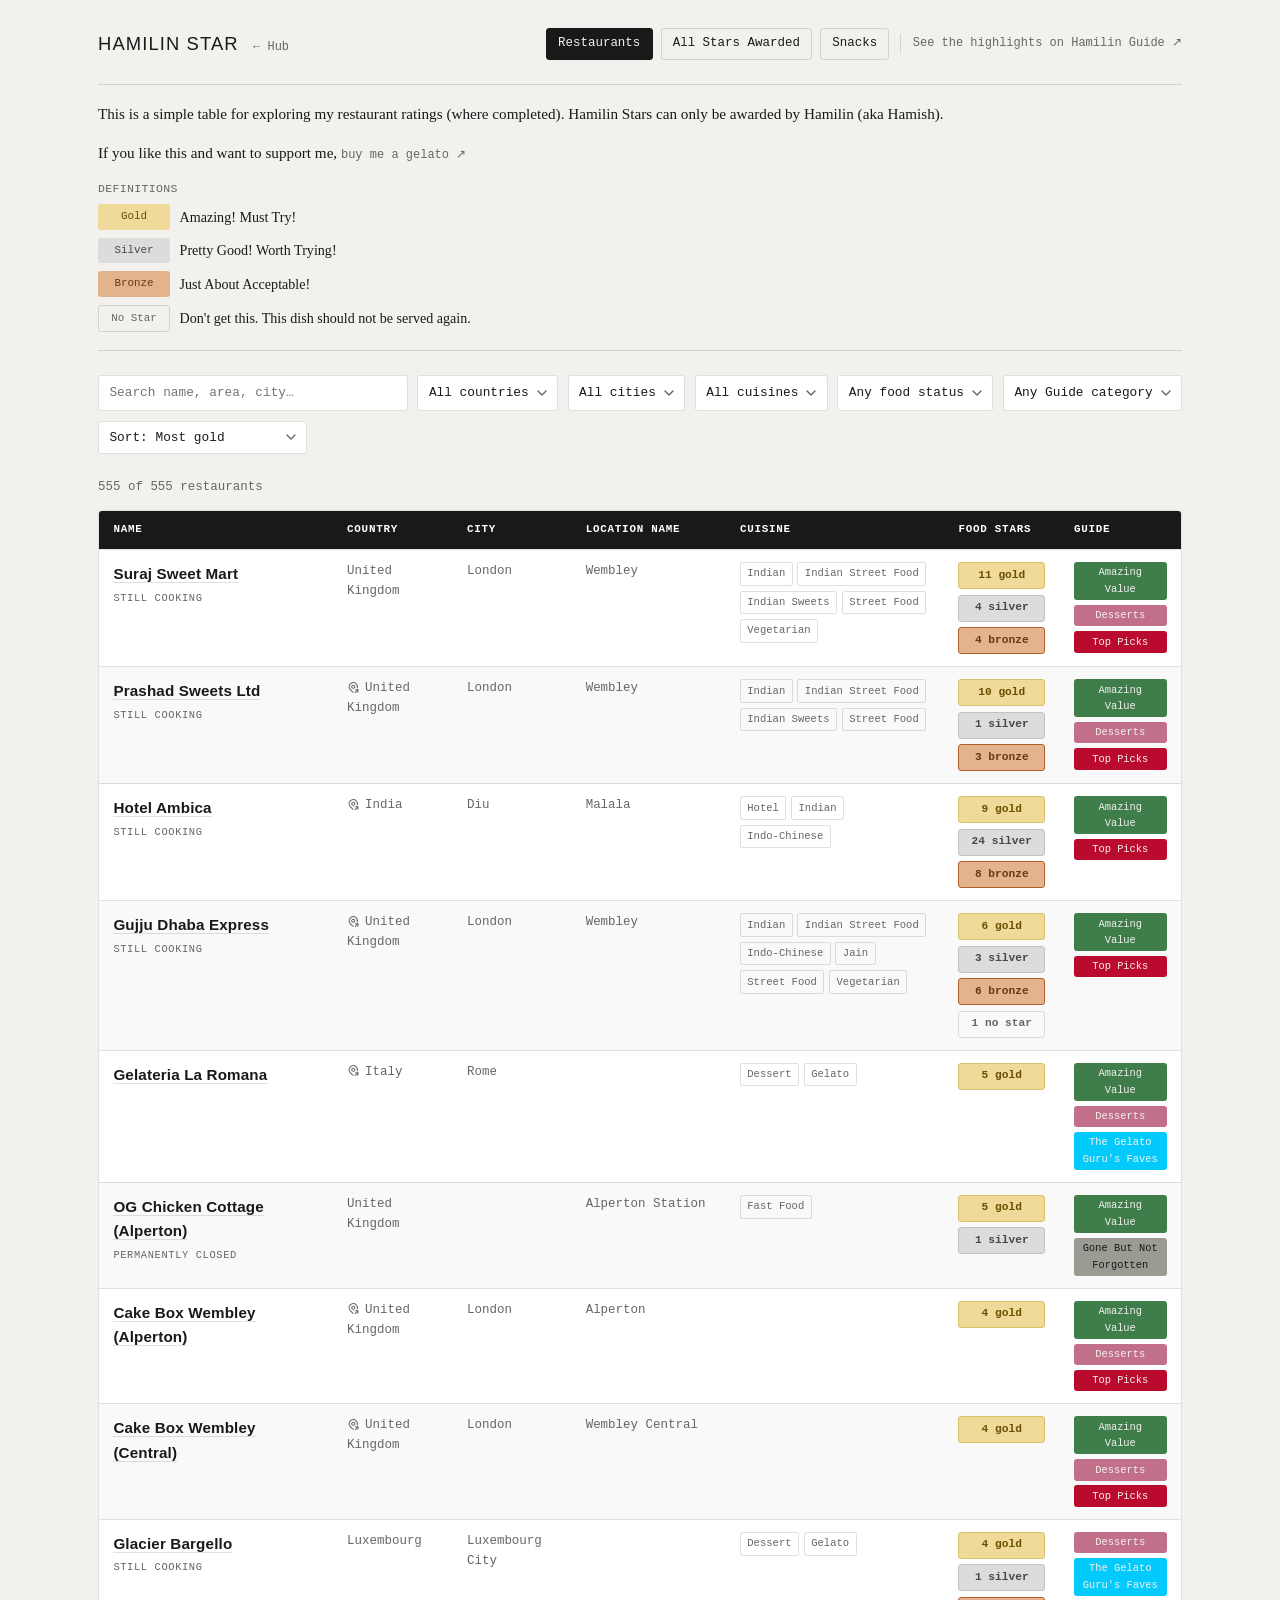
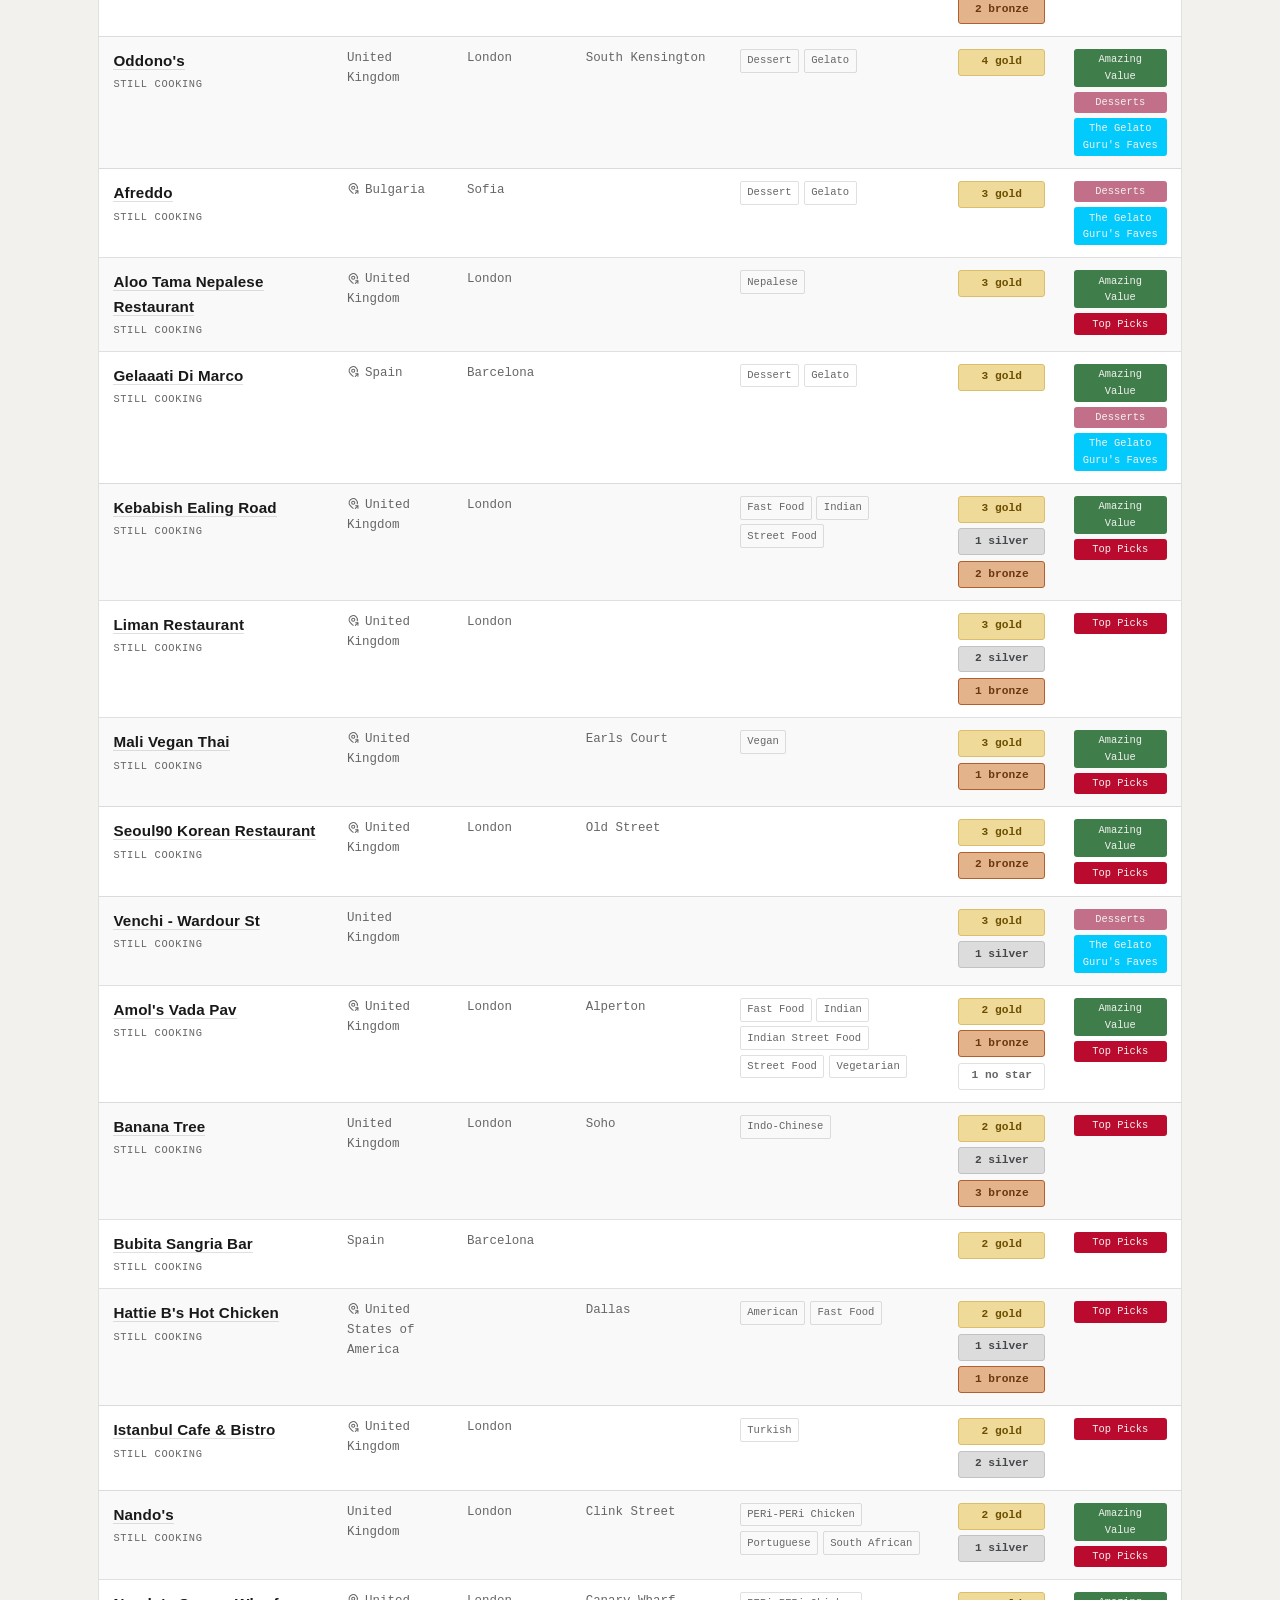
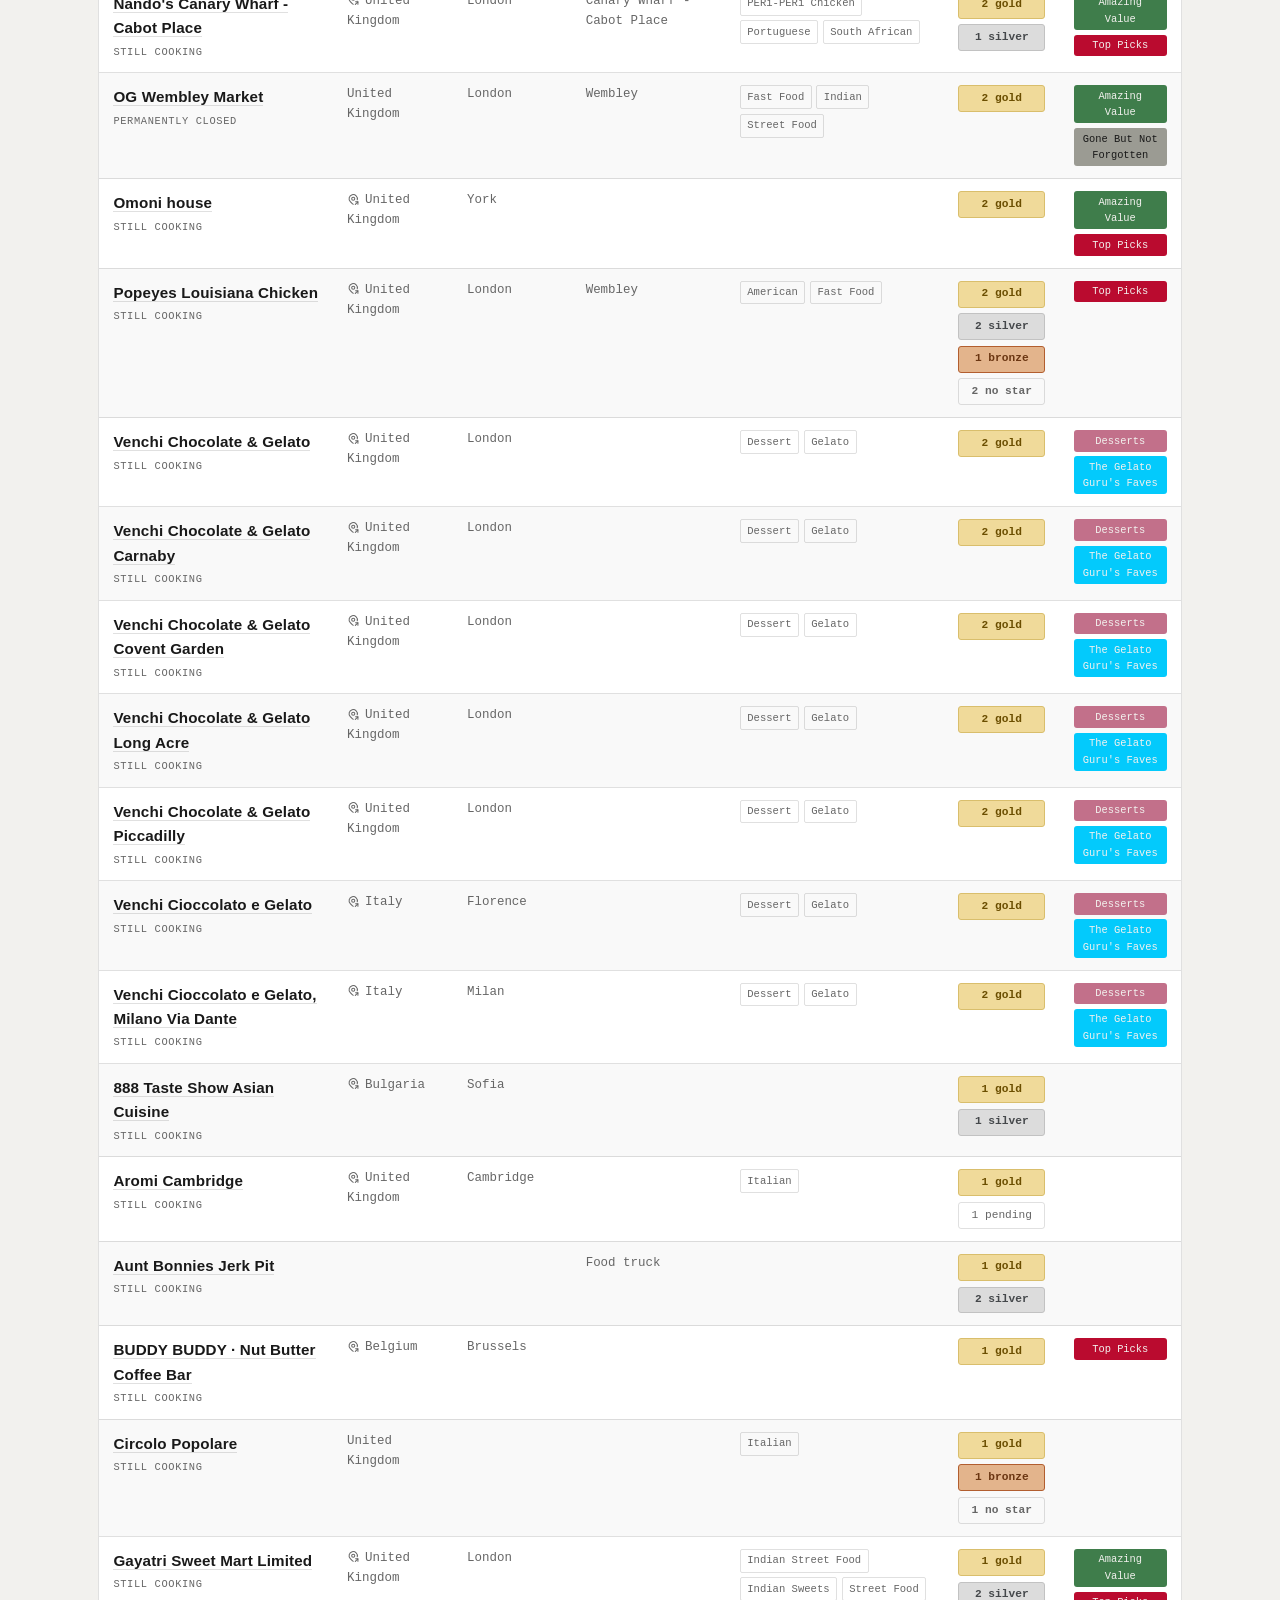
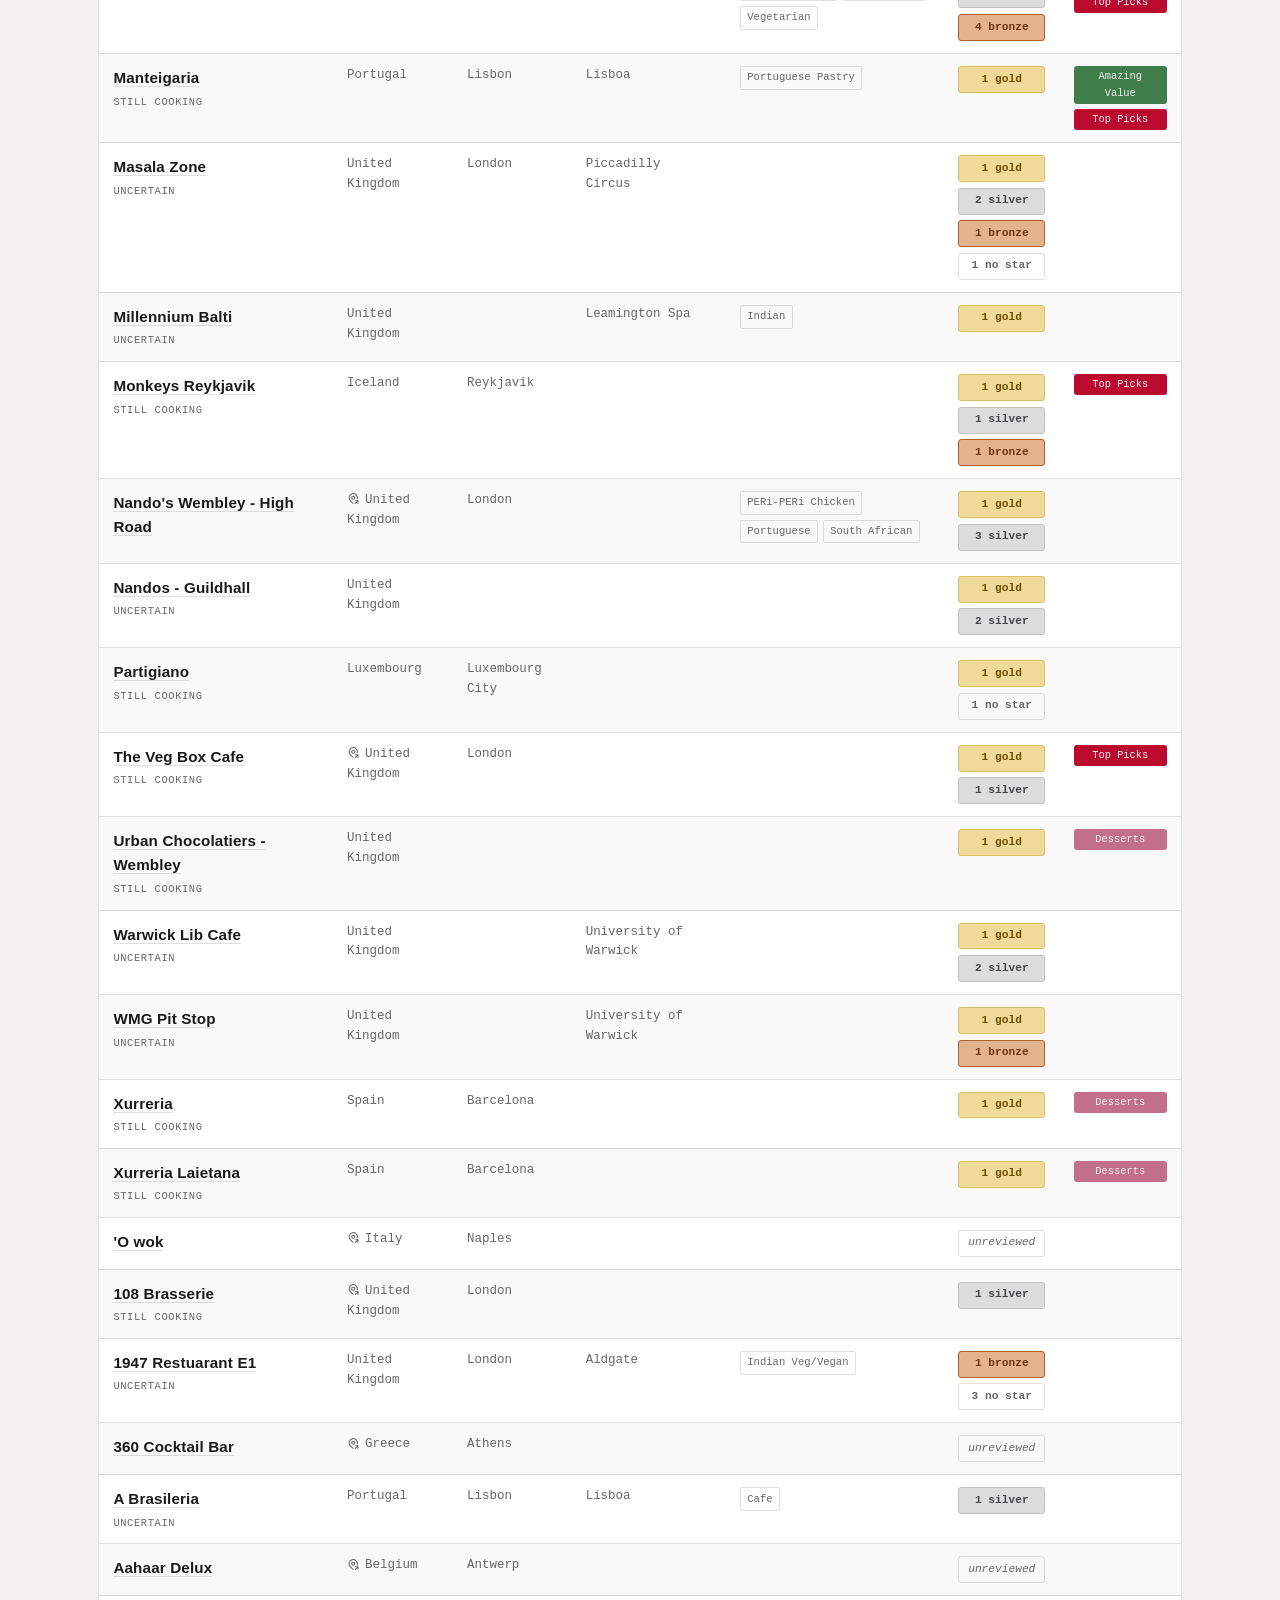
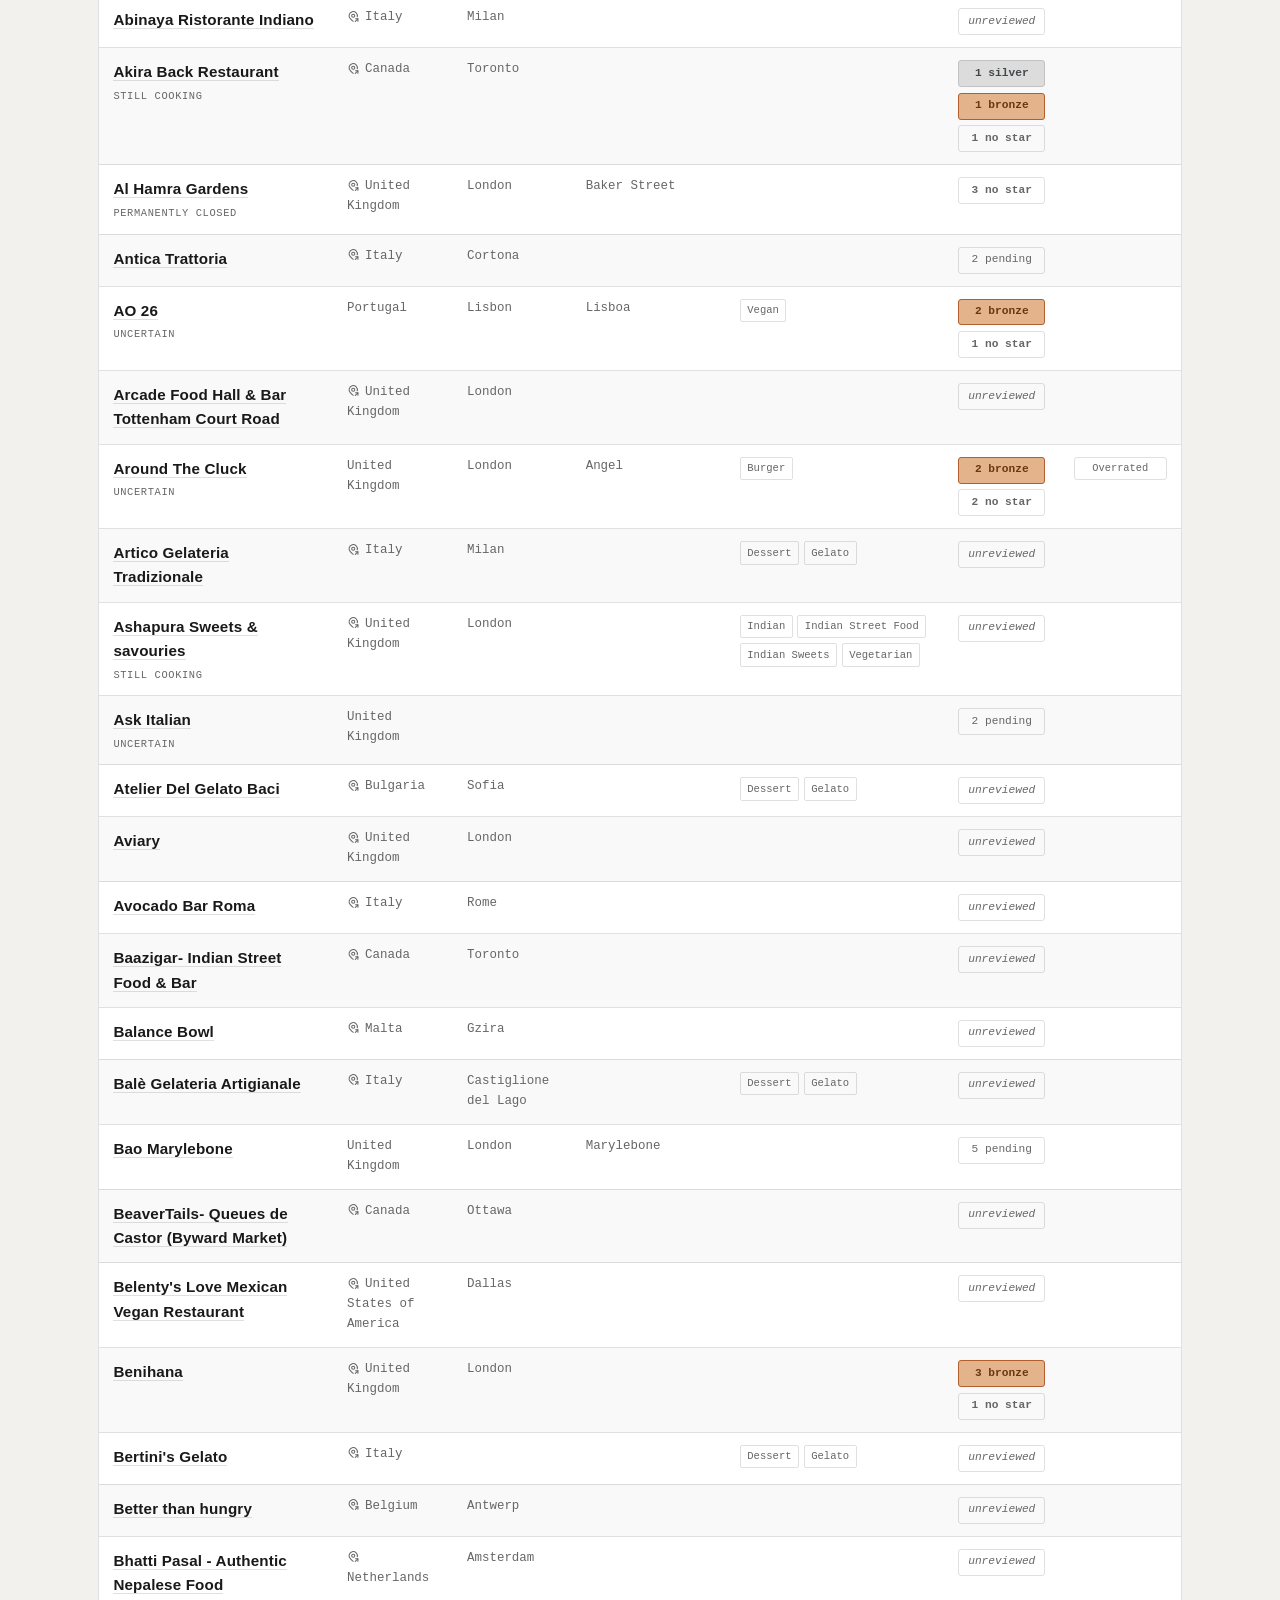
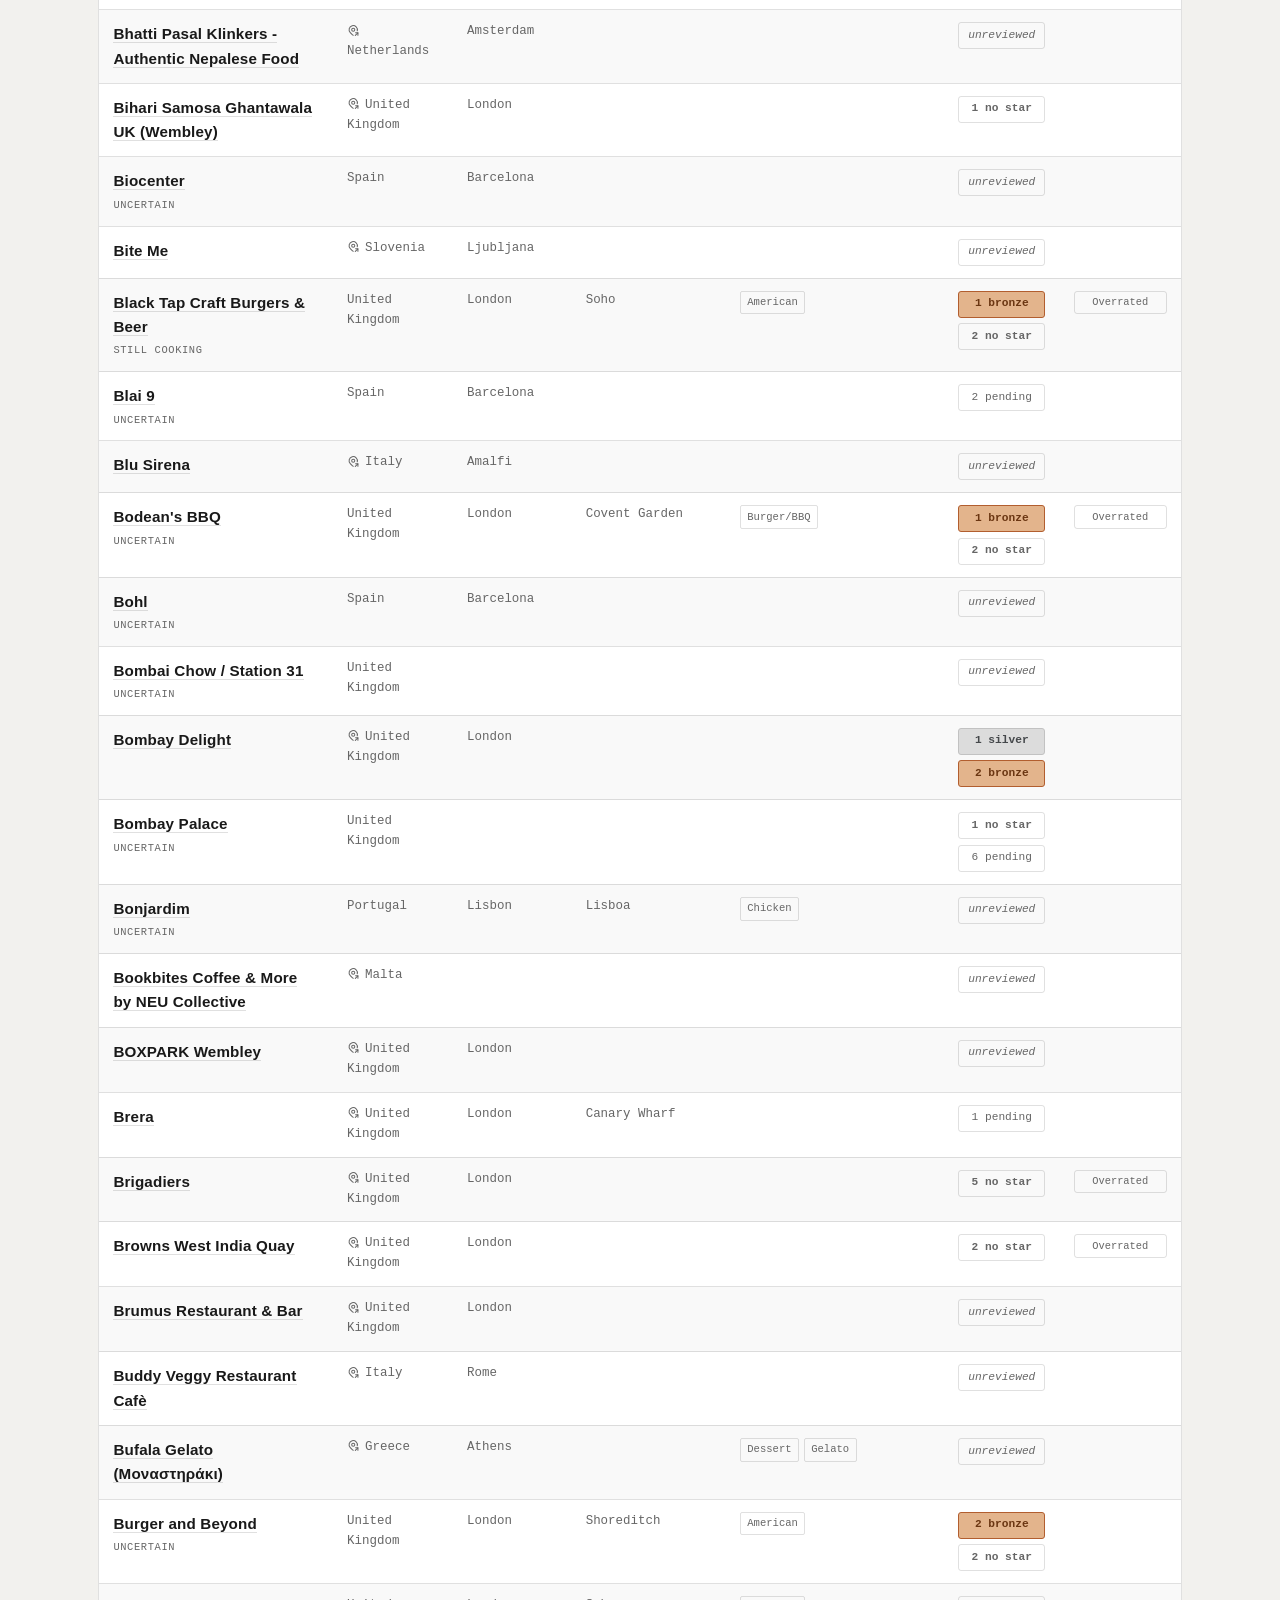
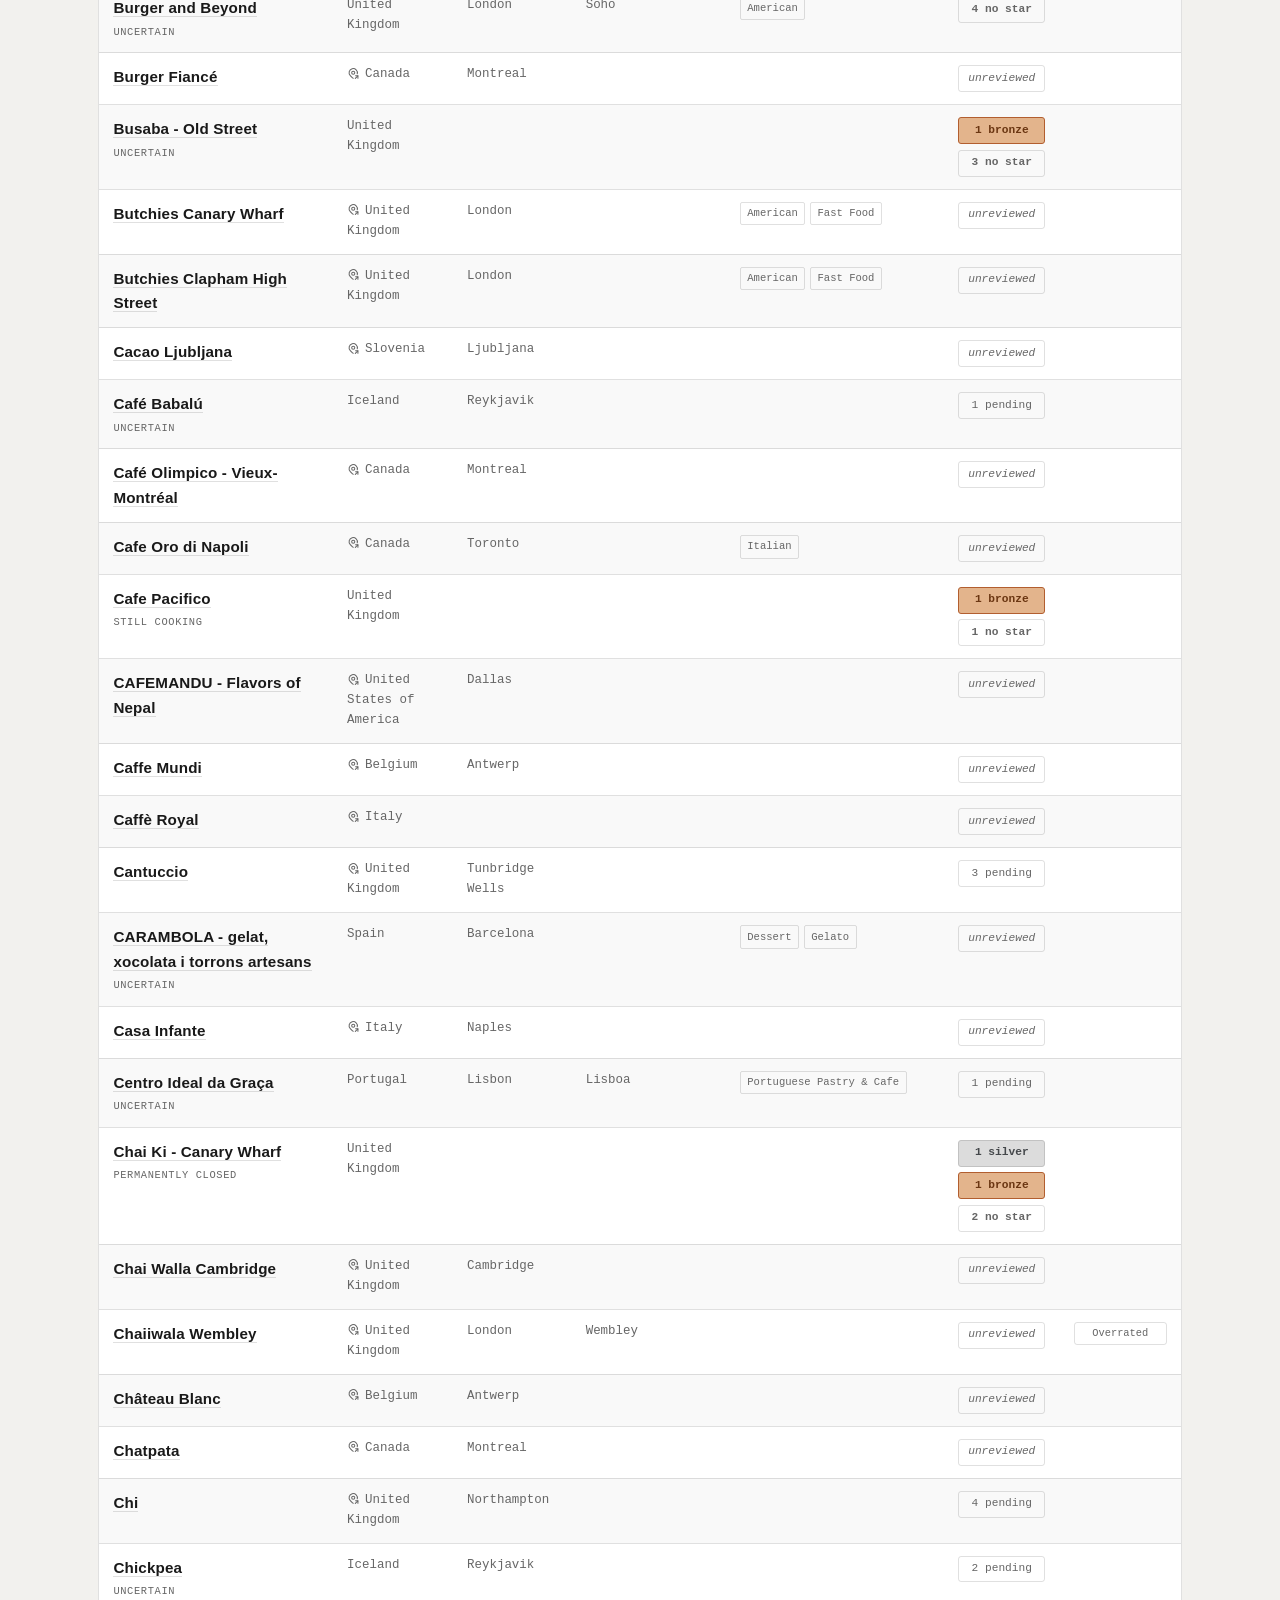
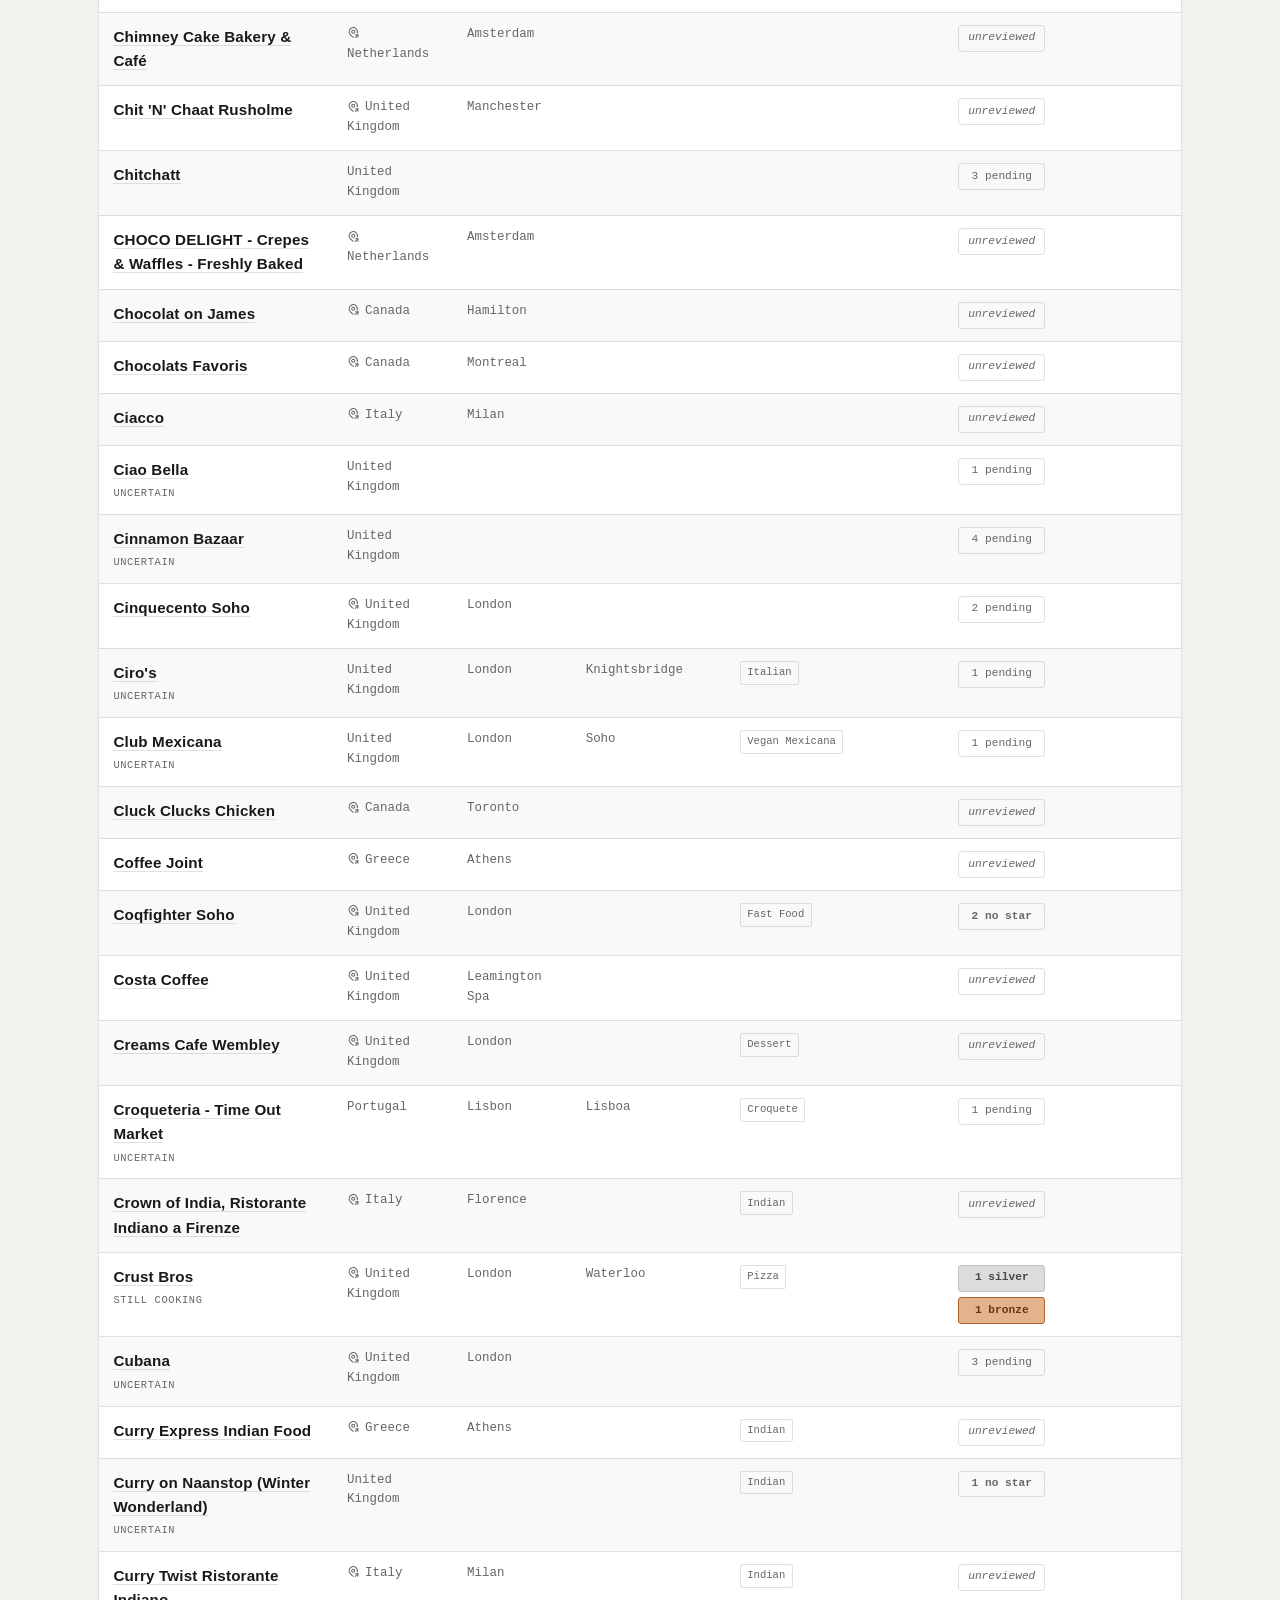
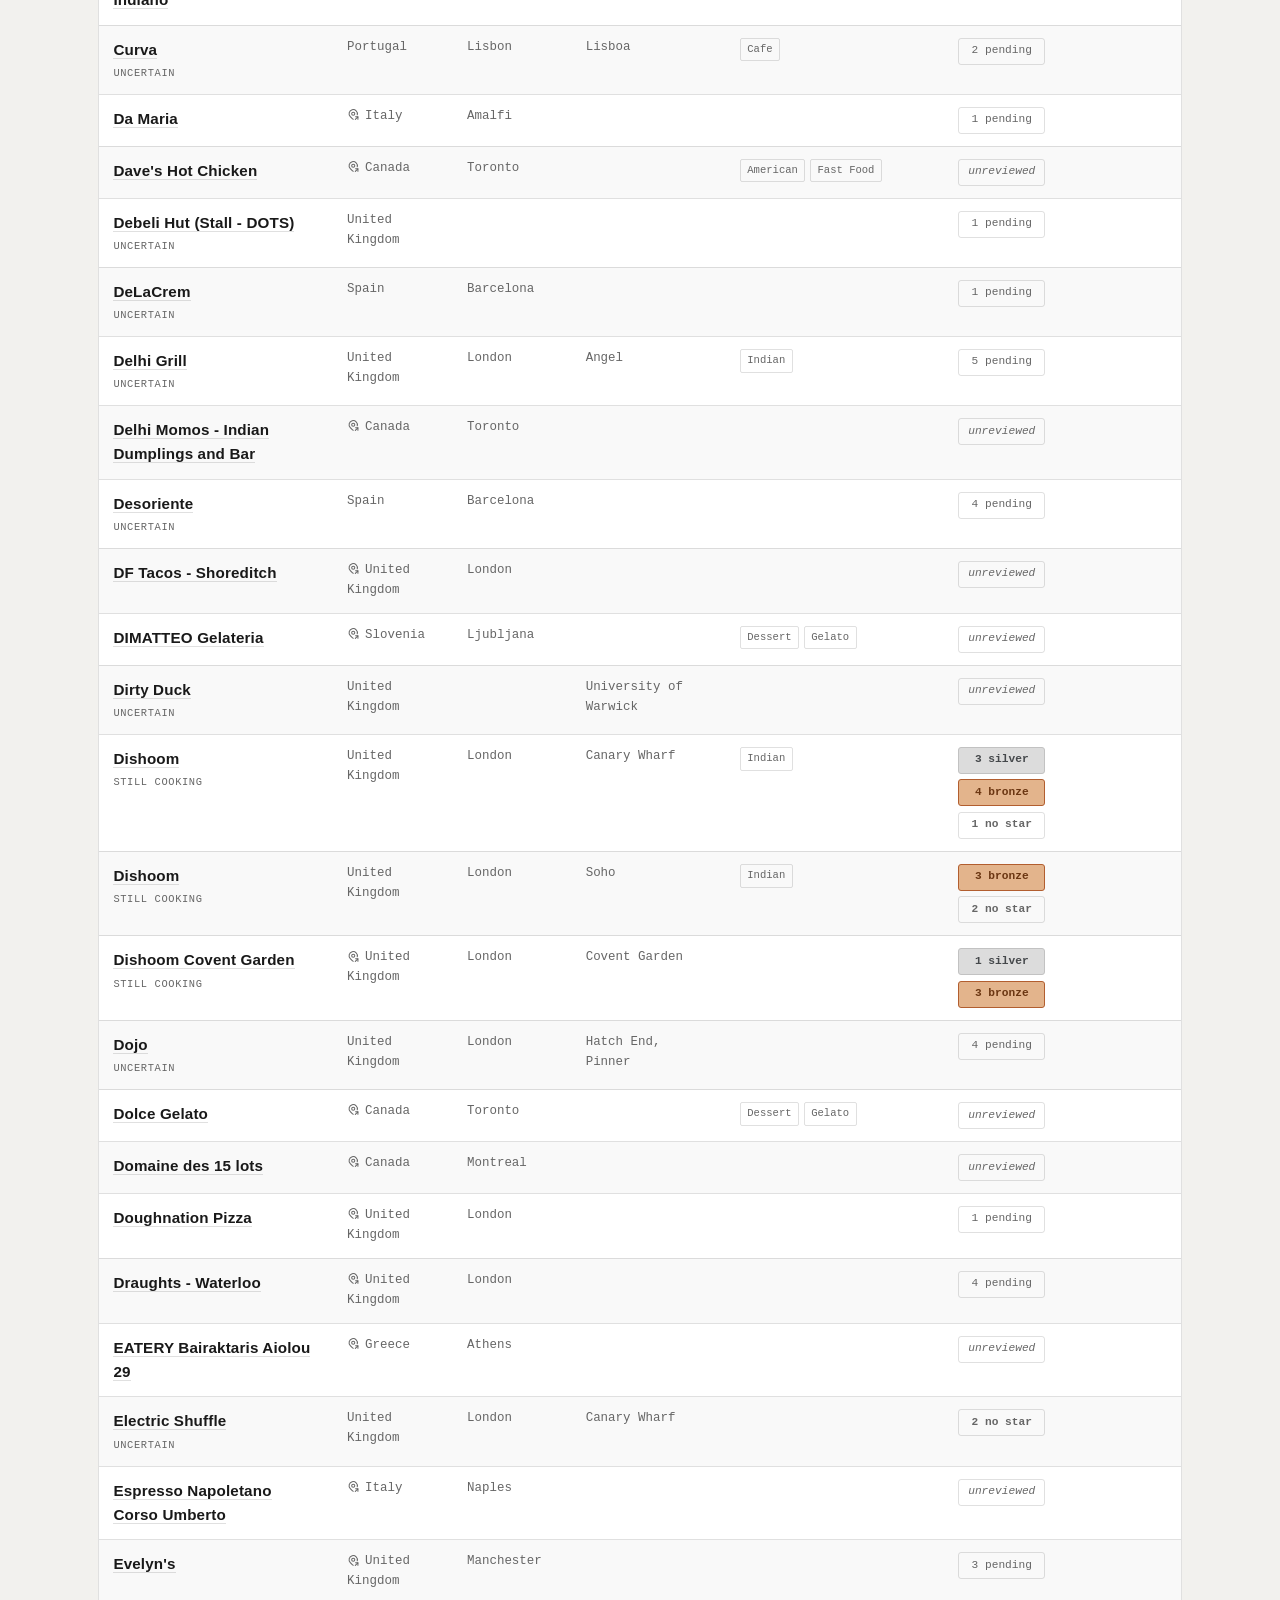
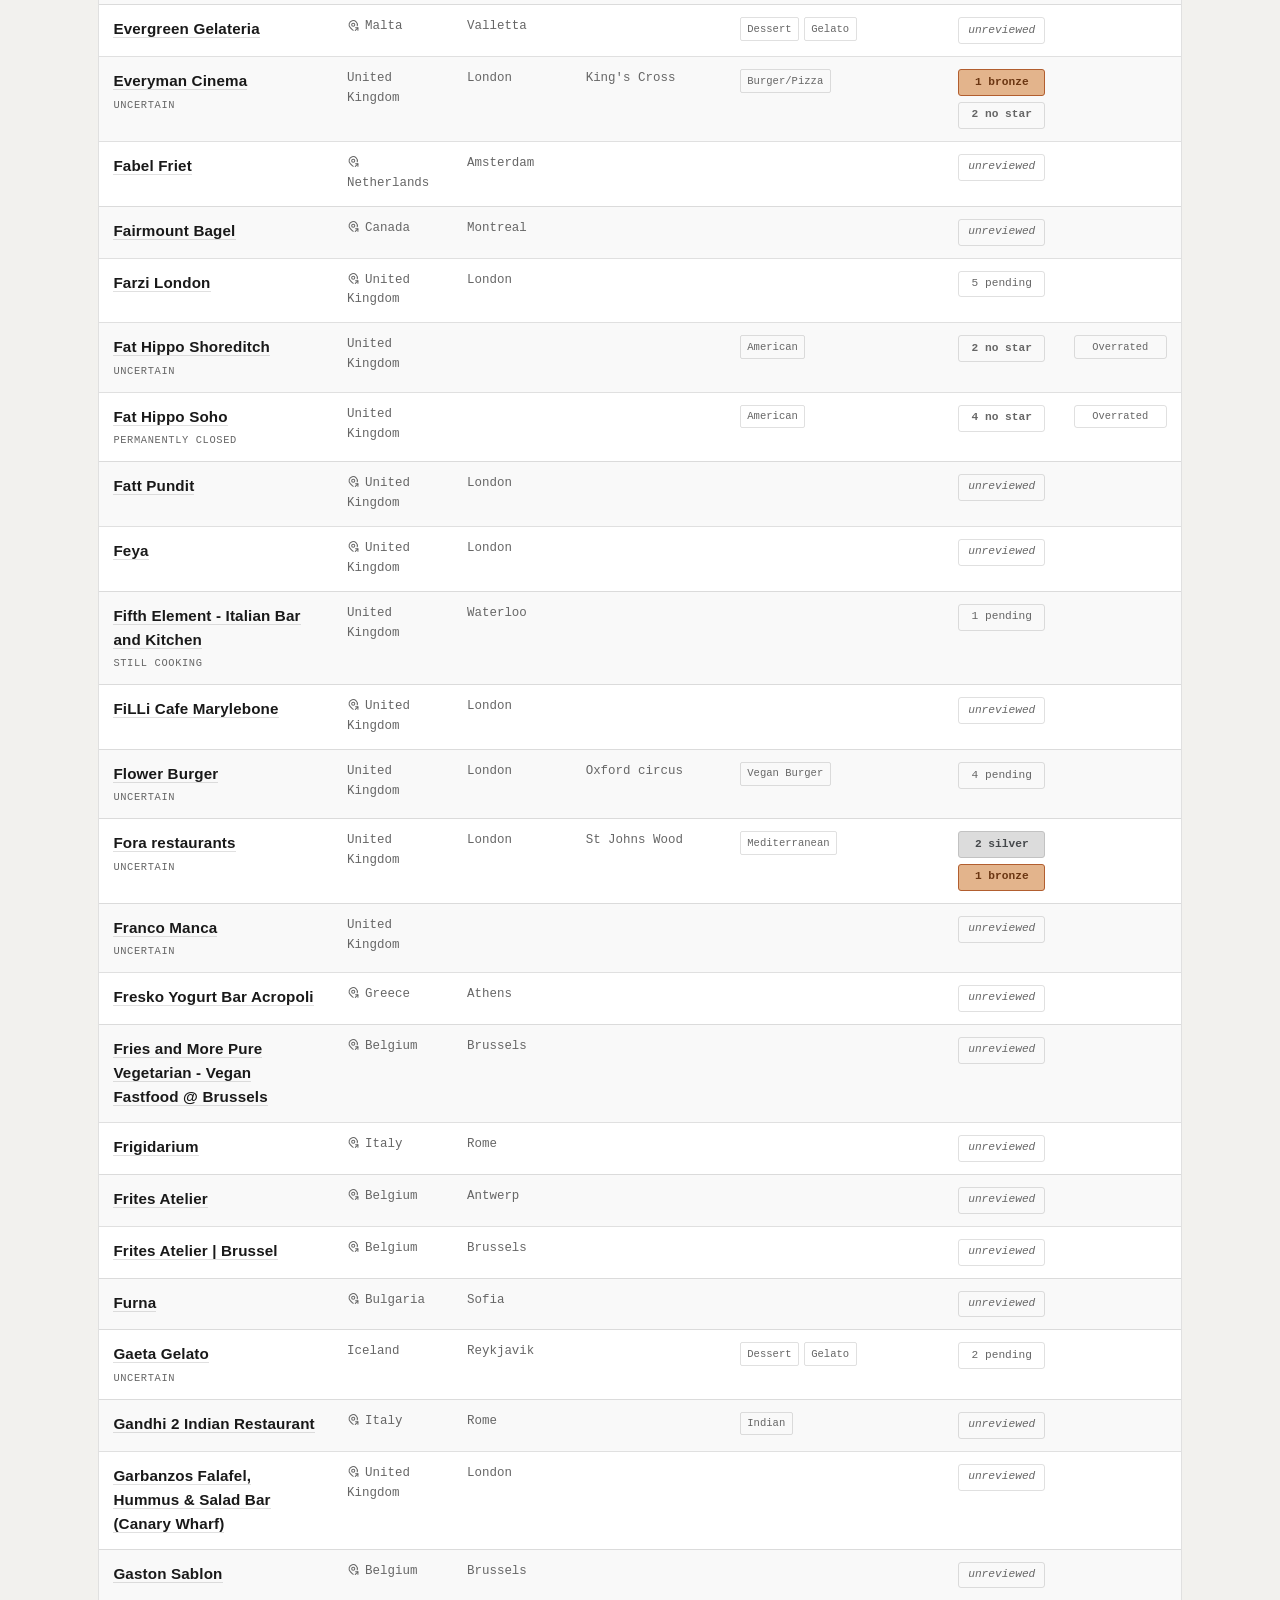
==== commit 6e375870: "Add Snacks page and nav tab; data refresh (Nov restaurant visits, 63 snacks); Worth a Try category; " ====
--- a/index.html
+++ b/index.html
@@ -32,6 +32,7 @@
     <nav class="section-nav mono" aria-label="Star sections">
       <span class="section-nav-item active">Restaurants</span>
       <a class="section-nav-item" href="stars.html">All Stars Awarded</a>
+      <a class="section-nav-item" href="snacks.html">Snacks</a>
       <a class="nav-guide-link" href="https://hamilinguide.com" target="_blank" rel="noopener">See the highlights on Hamilin Guide ↗</a>
     </nav>
   </header>
@@ -134,6 +135,7 @@
   // isn't gated by sections — show every category a restaurant carries).
   const GUIDE_CATEGORY_LABEL = {
     top_picks: 'Top Picks',
+    worth_a_try: 'Worth a Try',
     gelato_guru: "The Gelato Guru's Faves",
     gone_but_not_forgotten: 'Gone But Not Forgotten',
     desserts: 'Desserts',
--- a/styles.css
+++ b/styles.css
@@ -33,6 +33,7 @@
      confirmed cyan (was pistachio green, then went through blue on Guide's
      side too — this file had drifted out of sync until now). */
   --cat-top_picks: #BA0B2F;
+  --cat-worth_a_try: #7A4FA3; /* purple, chosen by Hamish 'for now' 2026-11-19 (silver was the alternative) */
   --cat-gelato_guru: #03cafc;
   --cat-gone_but_not_forgotten: #9B9B93;
   --cat-desserts: #C2708A;
@@ -150,7 +151,7 @@
   font-size: 0.95rem;
   color: var(--ink);
 }
-.star-intro p { max-width: 60ch; margin: 0 0 0.9rem; }
+.star-intro p { margin: 0 0 0.9rem; } /* no max-width: a 60ch cap made the intro wrap at about half the page width, unlike Guide's .guide-intro (fixed 2026-11-19) */
 .star-intro p:last-child { margin-bottom: 0; }
 .star-intro .tier-legend-label {
   font-family: Consolas, monospace;
@@ -368,6 +369,7 @@
   color: var(--paper);
 }
 .guide-cat-badge.cat-top_picks { background: var(--cat-top_picks); }
+.guide-cat-badge.cat-worth_a_try { background: var(--cat-worth_a_try); }
 .guide-cat-badge.cat-gelato_guru { background: var(--cat-gelato_guru); }
 .guide-cat-badge.cat-gone_but_not_forgotten { background: var(--cat-gone_but_not_forgotten); color: var(--ink); }
 .guide-cat-badge.cat-desserts { background: var(--cat-desserts); }
@@ -437,3 +439,42 @@
   white-space: nowrap;
   border: 0;
 }
+
+/* ---------- Snacks page (draft 2026-11-19) — reuses existing tokens only, no new colours ---------- */
+.type-chips { display: flex; flex-wrap: wrap; gap: 0.4rem; margin: 1.25rem 0 0; }
+.chip {
+  font: inherit; font-size: 0.78rem; padding: 0.3rem 0.75rem; cursor: pointer;
+  background: transparent; color: var(--ink); border: 1px solid var(--hairline); border-radius: 999px;
+}
+.chip:hover, .chip:focus-visible { border-color: var(--ink); }
+.chip.on { background: var(--ink); color: var(--paper); border-color: var(--ink); }
+.chip-static {
+  display: inline-block; font-size: 0.7rem; padding: 0.1rem 0.5rem; margin: 0 0.25rem 0.25rem 0;
+  color: var(--ink-soft); border: 1px solid var(--hairline); border-radius: 999px; white-space: nowrap;
+}
+.snack-tag { display: inline-block; font-size: 0.66rem; padding: 0.05rem 0.4rem; margin-left: 0.25rem; border: 1px solid var(--hairline); border-radius: 3px; color: var(--ink-soft); }
+.snack-tag-disc { color: var(--nostar-ink); border-color: var(--nostar-bg); }
+.snack-num { white-space: nowrap; }
+.col-shops { min-width: 7rem; color: var(--ink-soft); font-size: 0.78rem; }
+.col-dietary { min-width: 7rem; }
+/* Tried column hidden for now (Hamish, 2026-11-19) - data/markup untouched, remove this rule to bring it back */
+.col-tried { display: none; }
+.star-intro .snack-note { color: var(--ink-soft); font-size: 0.72rem; margin: 0.9rem 0 0; }
+.snack-pack { color: var(--ink-soft); font-size: 0.66rem; white-space: normal; min-width: 6.5rem; margin-top: 0.15rem; }
+
+/* Snacks table: compact so the rating etc. are visible without side-scrolling (Hamish, 2026-11-19) */
+.rtable-snacks th, .rtable-snacks td { padding-left: 0.55rem; padding-right: 0.55rem; }
+.rtable-snacks .col-name { min-width: 9.5rem; }
+.rtable-snacks .col-shops, .rtable-snacks .col-dietary { min-width: 5.5rem; }
+.rtable-snacks .col-country, .rtable-snacks .col-category { min-width: 4.5rem; }
+.rtable-snacks .col-tier { min-width: 5rem; }
+.rtable-snacks .col-guide-cats { min-width: 6.5rem; }
+.rtable-snacks .snack-num { white-space: normal; min-width: 4.5rem; }
+.rtable-snacks.no-guide .col-guide-cats { display: none; }
+.snack-flavour { color: var(--ink-soft); font-size: 0.8rem; margin-top: 0.15rem; }
+.snack-tier-inline { display: none; margin-top: 0.4rem; }
+/* Below ~1100px the Tier column would be pushed off-screen by side-scrolling, so the badge moves under the snack name instead (column hidden) */
+@media (max-width: 1100px) {
+  .snack-tier-inline { display: inline-block; }
+  .rtable-snacks .col-tier { display: none; }
+}
